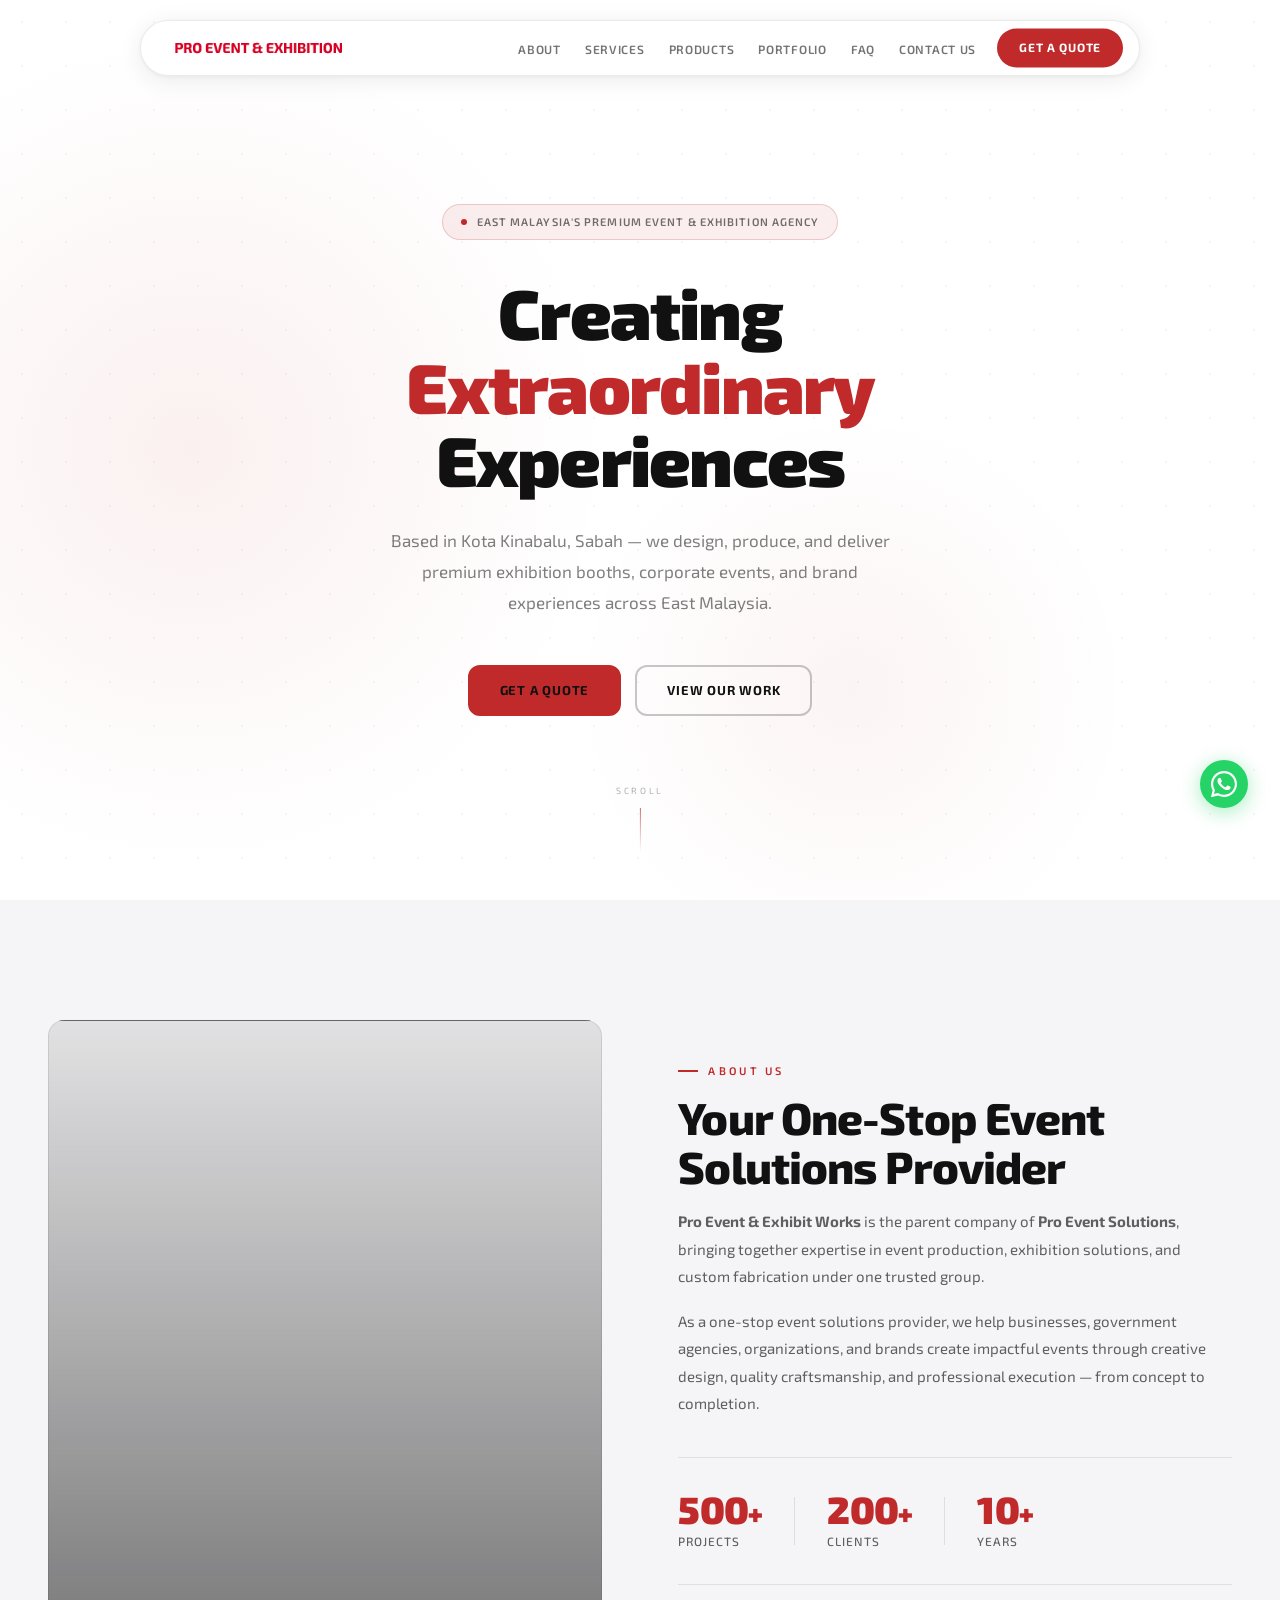
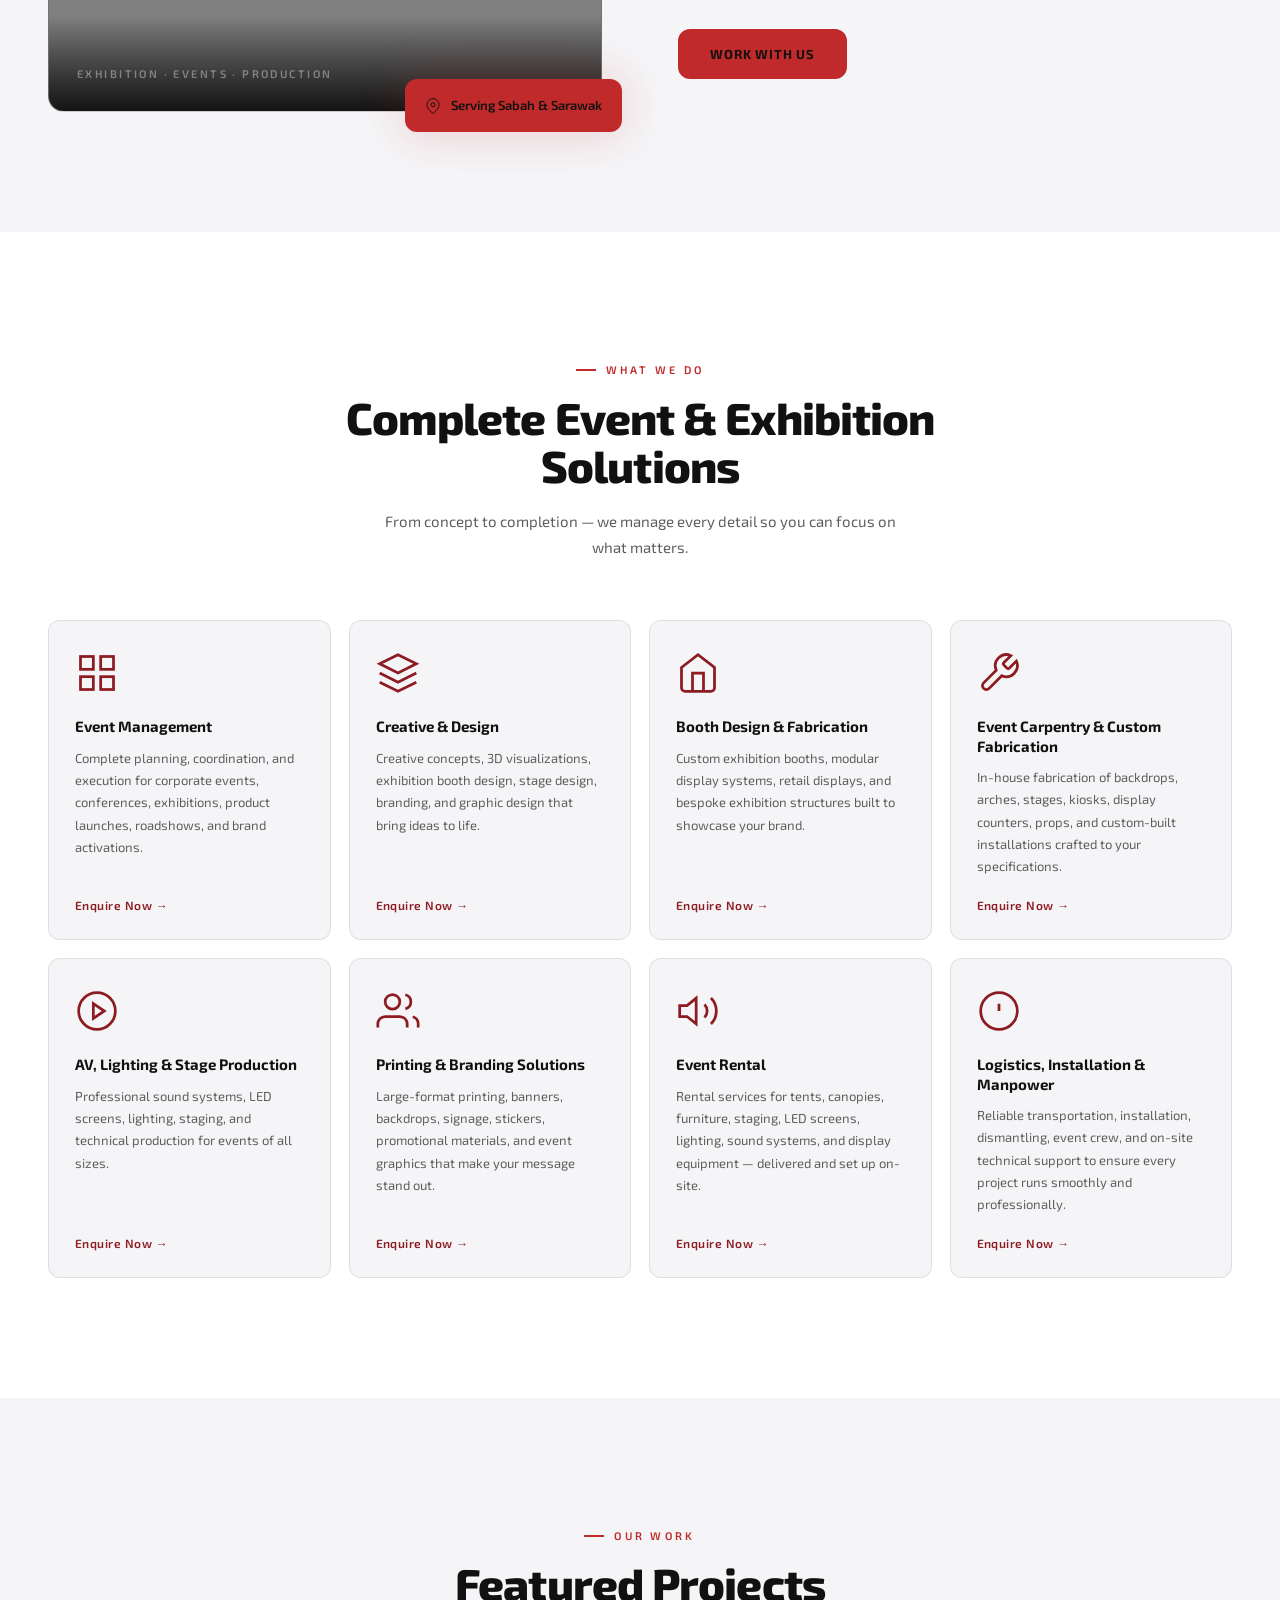
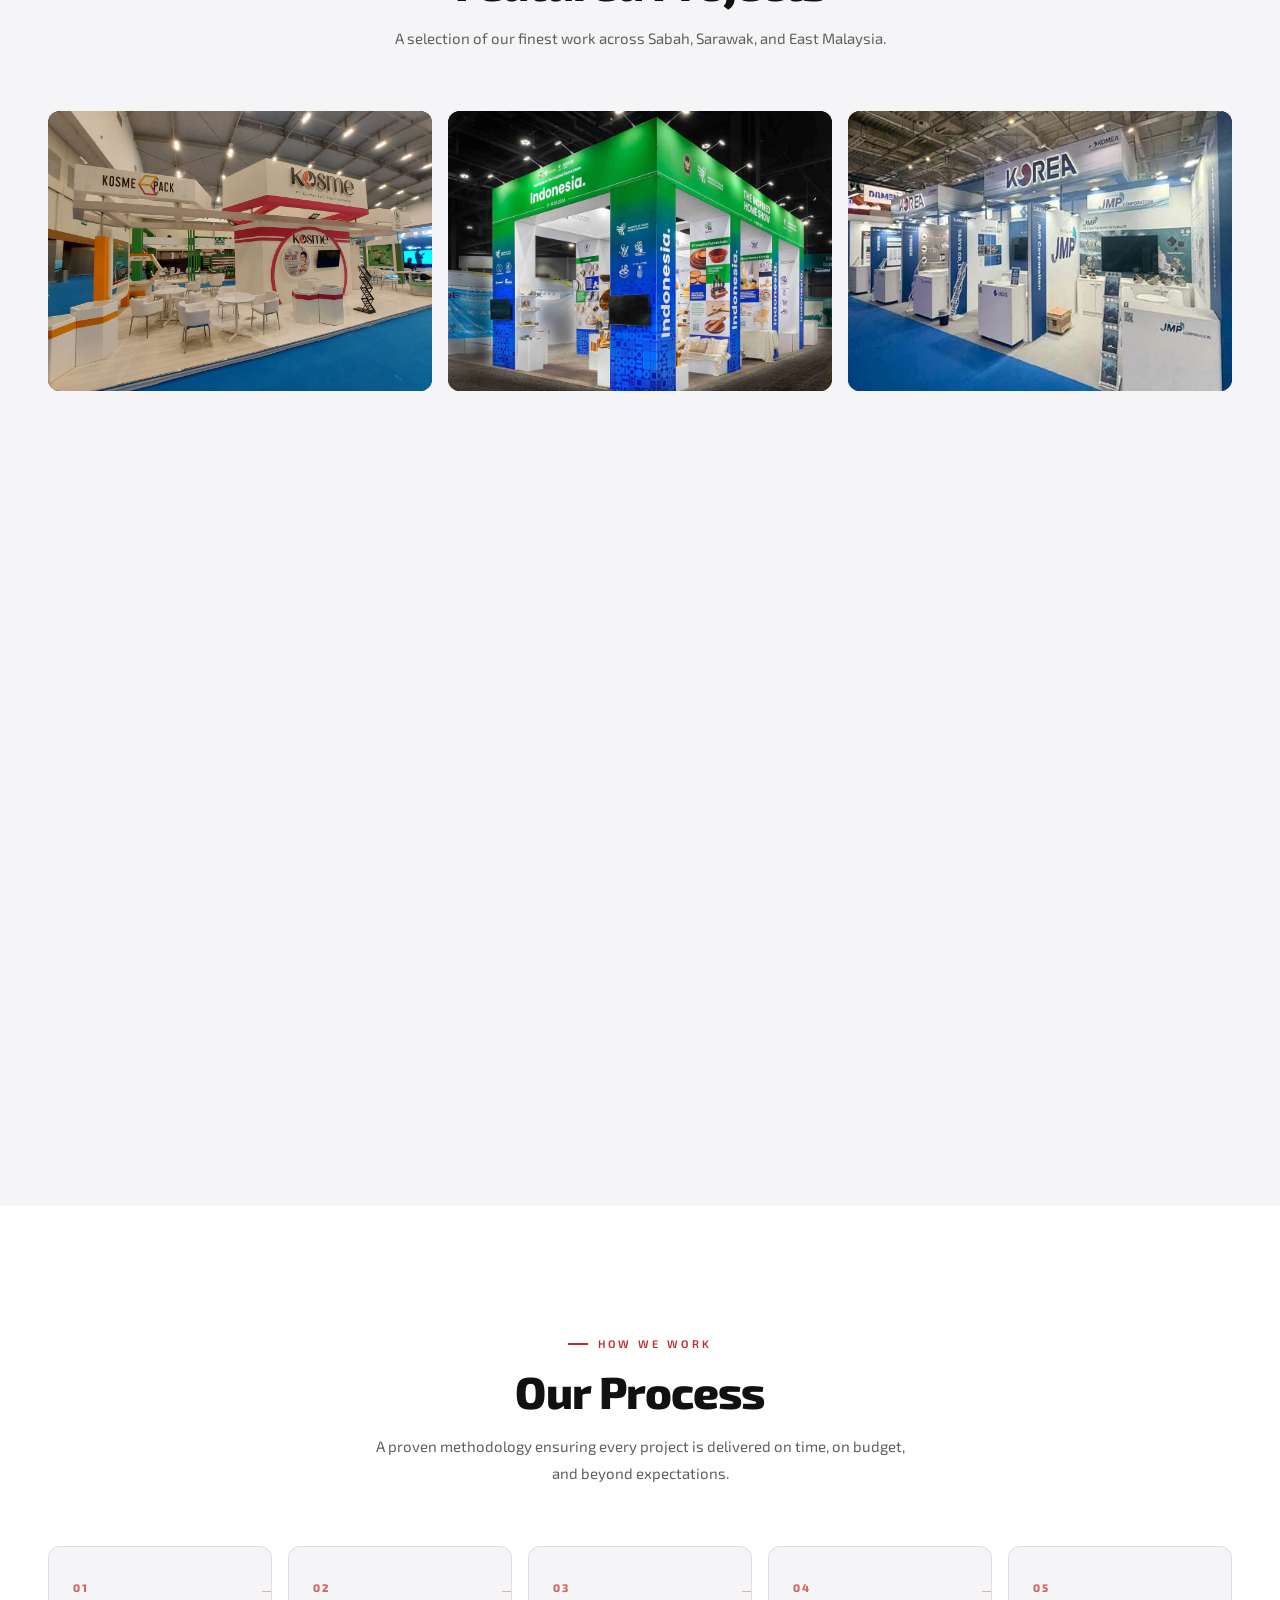
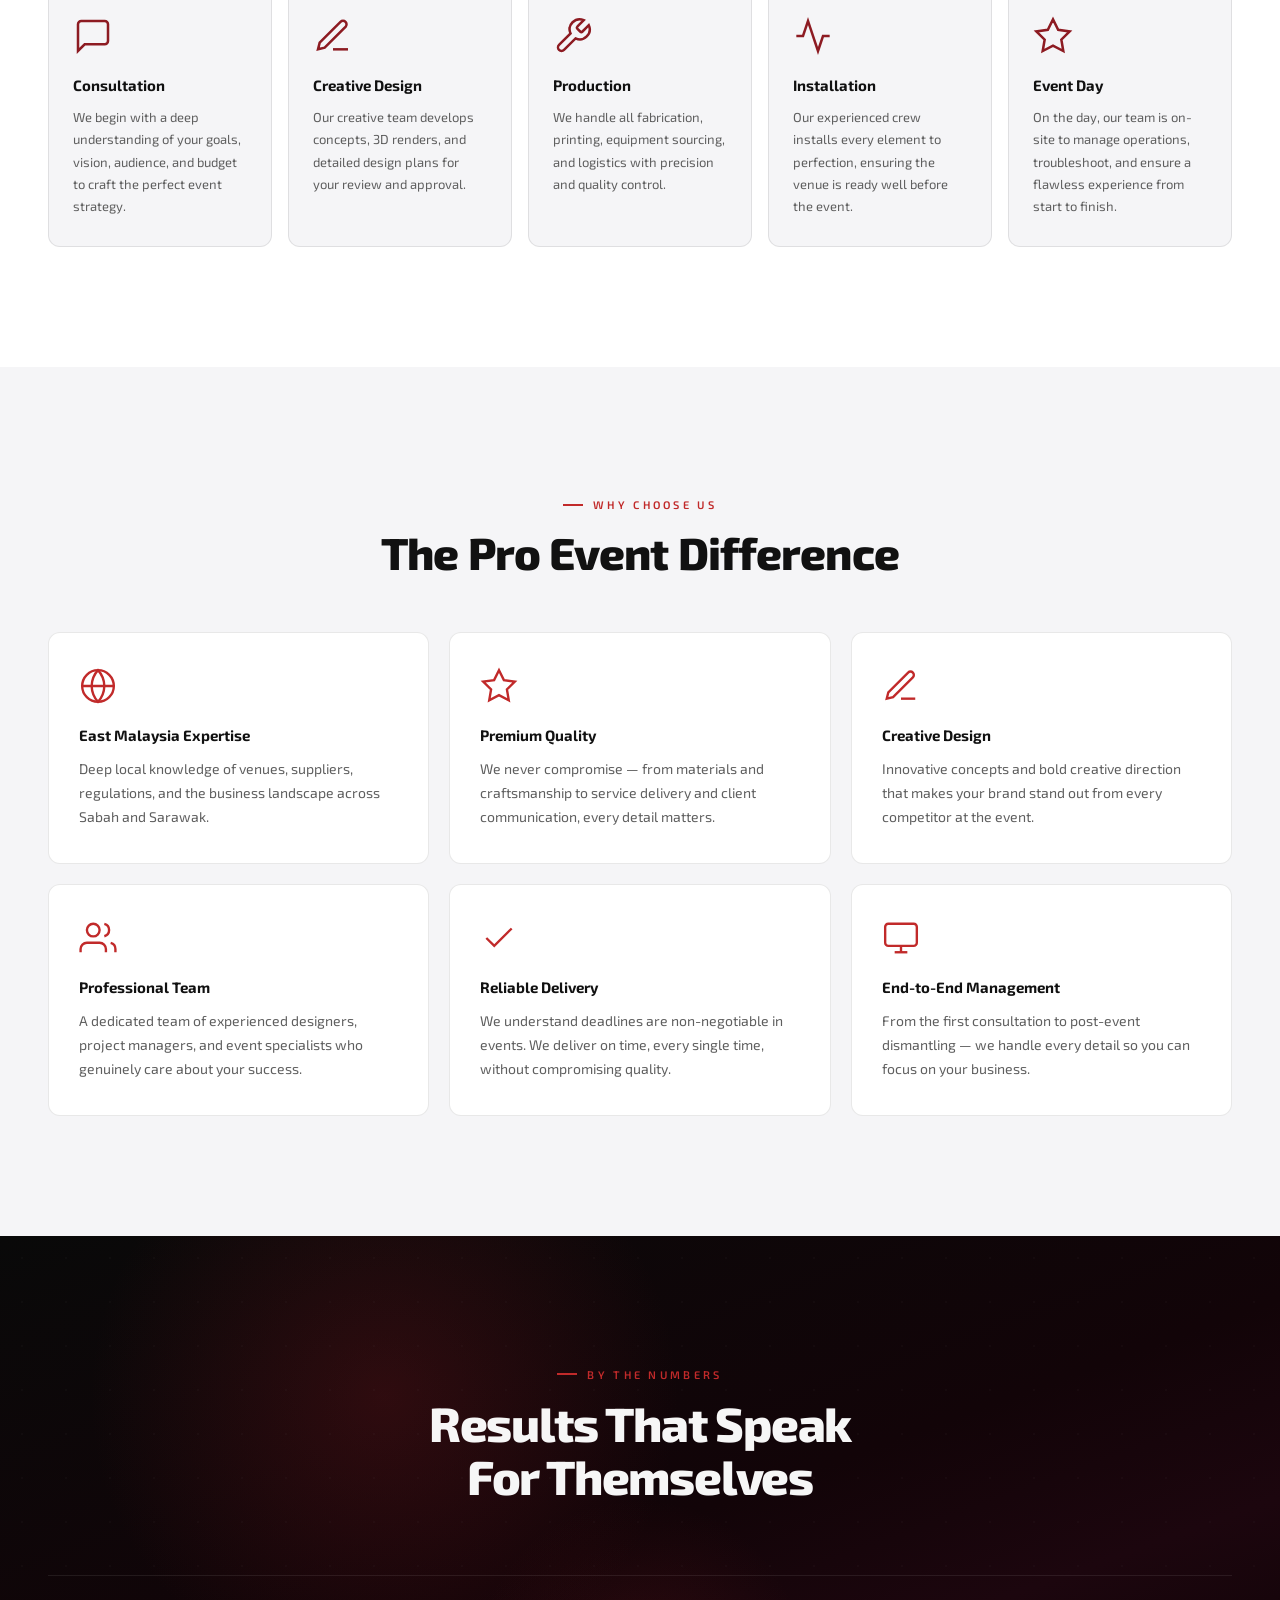
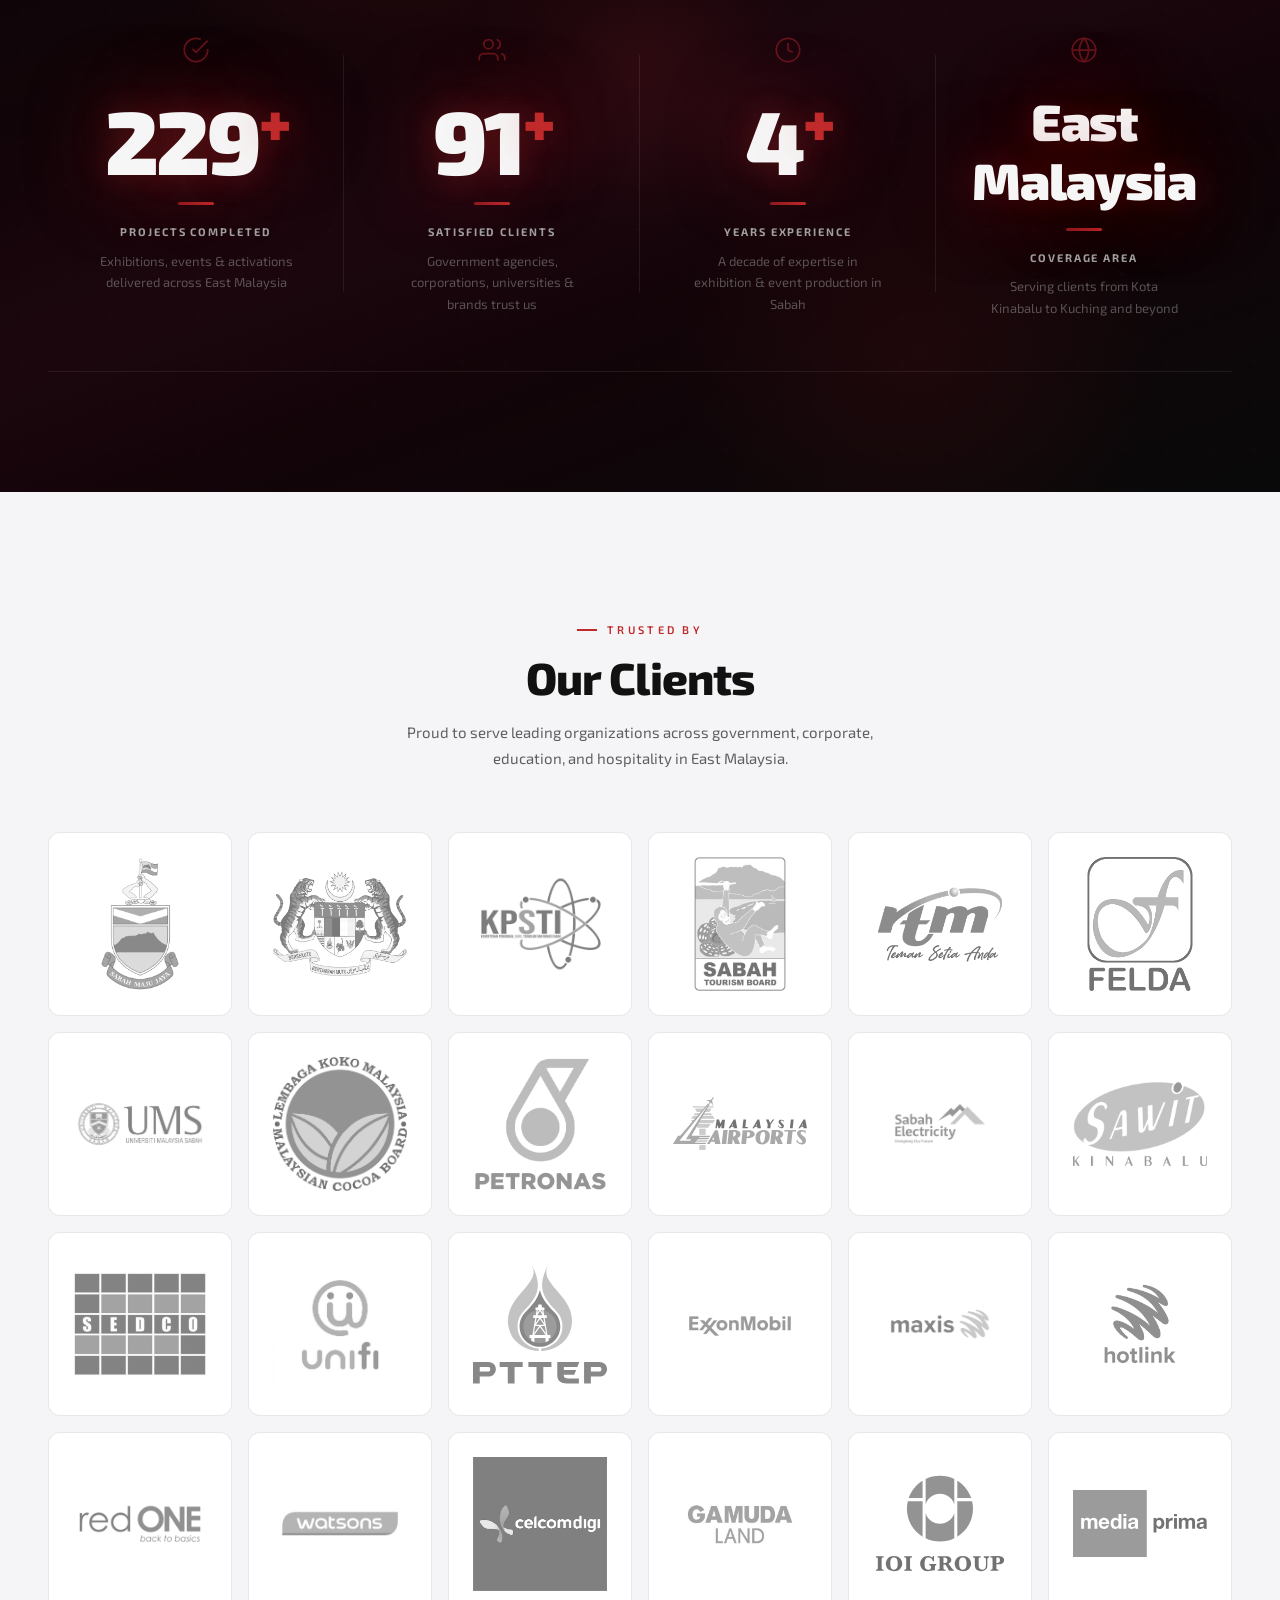
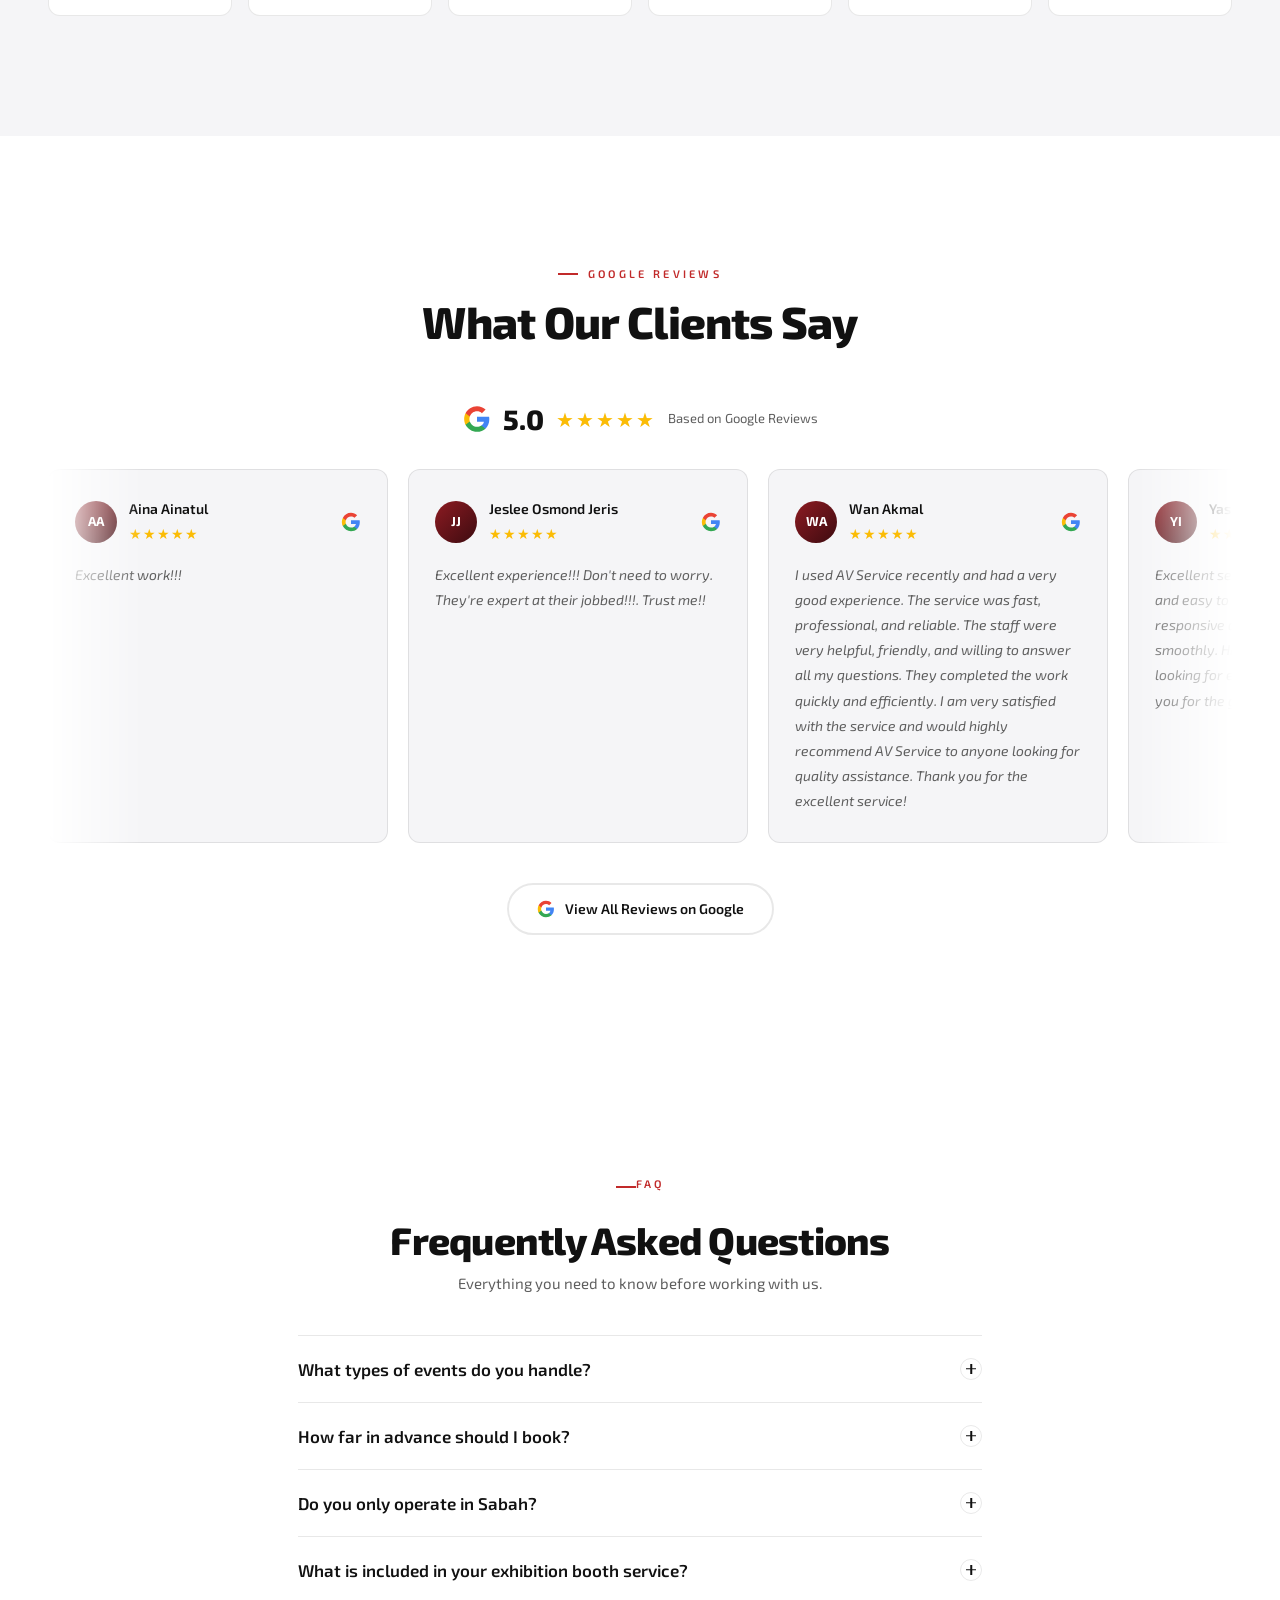
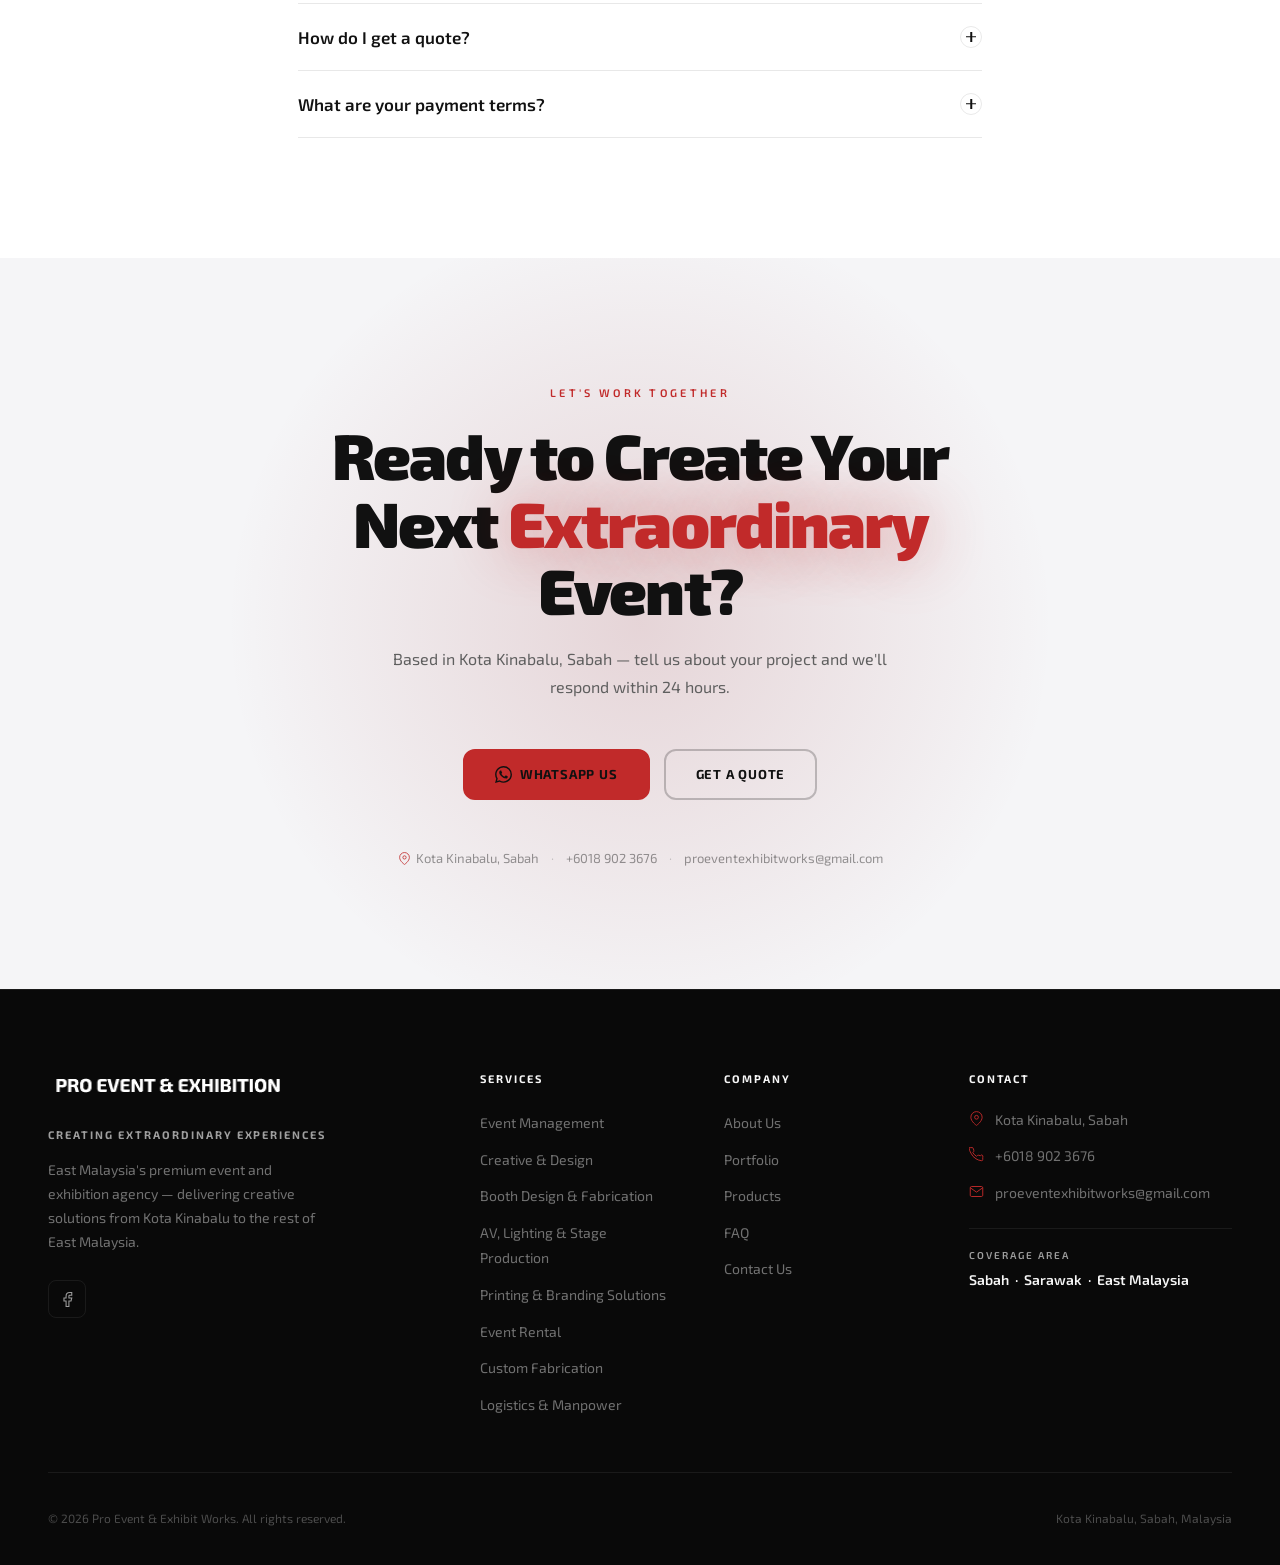
==== index.html @ eab0d54d "feat: rename company to Pro Event & Exhibit Works across all pages Updated all display name occurren" ====
<!DOCTYPE html>
<html lang="en">
<head>
    <meta charset="UTF-8">
    <meta name="viewport" content="width=device-width, initial-scale=1.0">
    <meta name="description" content="Pro Event & Exhibit Works — Premium event and exhibition agency in Kota Kinabalu, Sabah. Exhibition booth design, corporate events, trade shows, conferences, and more across East Malaysia.">
    <meta name="keywords" content="Event Agency Kota Kinabalu, Exhibition Agency Sabah, Exhibition Booth Design Sabah, Corporate Event Sabah, Trade Show Sabah, Event Management Kota Kinabalu, Event Planner Sabah, Exhibition Contractor Malaysia, Booth Fabrication Sabah, Event Production Sabah">
    <meta name="author" content="Pro Event & Exhibit Works">
    <meta name="robots" content="index, follow">
    <link rel="canonical" href="https://proeventexhibition.my/">

    <!-- Open Graph -->
    <meta property="og:type" content="website">
    <meta property="og:site_name" content="Pro Event & Exhibit Works">
    <meta property="og:url" content="https://proeventexhibition.my/">
    <meta property="og:title" content="Pro Event & Exhibit Works | Creating Extraordinary Experiences">
    <meta property="og:description" content="East Malaysia's premium event and exhibition agency. Exhibition booth design, corporate events, trade shows, and more.">
    <meta property="og:image" content="https://proeventexhibition.my/logo/LOGO COMPANY.png">

    <!-- Twitter Card -->
    <meta name="twitter:card" content="summary_large_image">
    <meta name="twitter:title" content="Pro Event & Exhibit Works | Creating Extraordinary Experiences">
    <meta name="twitter:description" content="East Malaysia's premium event and exhibition agency. Exhibition booth design, corporate events, trade shows, and more.">
    <meta name="twitter:image" content="https://proeventexhibition.my/logo/LOGO COMPANY.png">

    <title>Pro Event & Exhibit Works | Creating Extraordinary Experiences</title>

    <!-- Favicon -->
    <link rel="icon" type="image/png" href="logo/FAVICON.png">

    <!-- Google Fonts -->
    <link rel="preconnect" href="https://fonts.googleapis.com">
    <link rel="preconnect" href="https://fonts.gstatic.com" crossorigin>
    <link href="https://fonts.googleapis.com/css2?family=Exo+2:ital,wght@0,100..900;1,100..900&display=swap" rel="stylesheet">

    <link rel="stylesheet" href="css/style.css">
    <!-- JSON-LD: LocalBusiness -->
    <script type="application/ld+json">
    {
      "@context": "https://schema.org",
      "@type": "LocalBusiness",
      "name": "Pro Event & Exhibit Works",
      "description": "East Malaysia's premium event and exhibition agency based in Kota Kinabalu, Sabah. Specialising in exhibition booth design, corporate events, trade shows, conferences, and brand activations.",
      "url": "https://proeventexhibition.my",
      "telephone": "+60189023676",
      "email": "proeventexhibitworks@gmail.com",
      "address": {
        "@type": "PostalAddress",
        "addressLocality": "Kota Kinabalu",
        "addressRegion": "Sabah",
        "addressCountry": "MY"
      },
      "geo": {
        "@type": "GeoCoordinates",
        "latitude": 5.9804,
        "longitude": 116.0735
      },
      "areaServed": ["Sabah", "Sarawak", "East Malaysia"],
      "serviceType": ["Event Management", "Creative & Design", "Booth Design & Fabrication", "Event Carpentry & Custom Fabrication", "AV, Lighting & Stage Production", "Printing & Branding Solutions", "Event Rental", "Logistics, Installation & Manpower"],
      "sameAs": [
        "https://share.google/ZHMvuiocebom73YUZ"
      ],
      "aggregateRating": {
        "@type": "AggregateRating",
        "ratingValue": "5",
        "reviewCount": "5",
        "bestRating": "5"
      }
    }
    </script>
</head>
<body>

    <!-- ===== NAVIGATION ===== -->
    <nav class="nav" id="nav">
        <div class="nav__container">
            <a href="index.html" class="nav__logo">
                <img src="logo/LOGO COMPANY.png" alt="Pro Event &amp; Exhibit Works" class="nav__logo-img">
            </a>
            <ul class="nav__links">
                <li><a href="about.html" class="nav__link">About</a></li>
                <li><a href="services.html" class="nav__link">Services</a></li>
                <li><a href="products.html" class="nav__link">Products</a></li>
                <li><a href="portfolio.html" class="nav__link">Portfolio</a></li>
                <li><a href="faq.html" class="nav__link">FAQ</a></li>
                <li><a href="contact.html" class="nav__link">Contact Us</a></li>
                <li><a href="contact.html" class="nav__link nav__link--cta">Get a Quote</a></li>
            </ul>
            <button class="nav__hamburger" id="hamburger" aria-label="Toggle menu">
                <span></span>
                <span></span>
                <span></span>
            </button>
        </div>
    </nav>

    <!-- Mobile Menu -->
    <div class="nav__mobile" id="mobileMenu">
        <button class="nav__mobile-close" id="mobileClose" aria-label="Close menu">&#x2715;</button>
        <ul>
            <li><a href="about.html" class="nav__mobile-link">About</a></li>
            <li><a href="services.html" class="nav__mobile-link">Services</a></li>
            <li><a href="products.html" class="nav__mobile-link">Products</a></li>
            <li><a href="portfolio.html" class="nav__mobile-link">Portfolio</a></li>
            <li><a href="faq.html" class="nav__mobile-link">FAQ</a></li>
            <li><a href="contact.html" class="nav__mobile-link">Contact Us</a></li>
            <li><a href="contact.html" class="nav__mobile-link nav__mobile-link--cta">Get a Quote</a></li>
        </ul>
    </div>

    <!-- ===== HERO ===== -->
    <section class="hero" id="home">
        <div class="hero__bg">
            <div class="hero__glow hero__glow--1"></div>
            <div class="hero__glow hero__glow--2"></div>
            <div class="hero__grid"></div>
        </div>

        <div class="hero__container">
            <div class="hero__content">
                <div class="hero__badge fade-up">
                    <span class="hero__badge-dot"></span>
                    East Malaysia's Premium Event &amp; Exhibition Agency
                </div>
                <h1 class="hero__title fade-up">
                    Creating
                    <span class="hero__title-em">Extraordinary</span>
                    Experiences
                </h1>
                <p class="hero__subtitle fade-up">
                    Based in Kota Kinabalu, Sabah — we design, produce, and deliver premium exhibition booths, corporate events, and brand experiences across East Malaysia.
                </p>
                <div class="hero__ctas fade-up">
                    <a href="contact.html" class="btn btn--primary">Get a Quote</a>
                    <a href="#portfolio" class="btn btn--secondary">View Our Work</a>
                </div>
            </div>
        </div>

        <div class="hero__scroll">
            <span class="hero__scroll-text">Scroll</span>
            <div class="hero__scroll-line"></div>
        </div>
    </section>

    <!-- ===== ABOUT ===== -->
    <section class="about" id="about">
        <div class="about__container">
            <div class="about__image-col fade-up">
                <div class="about__image">
                    <!-- Swap Unsplash URL for your own event photo when ready -->
                    
                </div>
                <div class="about__image-tag">
                    <svg viewBox="0 0 24 24" fill="none" stroke="currentColor" stroke-width="1.5"><path d="M21 10c0 7-9 13-9 13s-9-6-9-13a9 9 0 0118 0z"/><circle cx="12" cy="10" r="3"/></svg>
                    <span>Serving Sabah &amp; Sarawak</span>
                </div>
            </div>
            <div class="about__content fade-up">
                <span class="section-eyebrow">About Us</span>
                <h2 class="section-title">Your One-Stop Event<br>Solutions Provider</h2>
                <p class="about__text"><strong>Pro Event &amp; Exhibit Works</strong> is the parent company of <strong>Pro Event Solutions</strong>, bringing together expertise in event production, exhibition solutions, and custom fabrication under one trusted group.</p>
                <p class="about__text">As a one-stop event solutions provider, we help businesses, government agencies, organizations, and brands create impactful events through creative design, quality craftsmanship, and professional execution — from concept to completion.</p>
                <div class="about__stats">
                    <div class="about__stat">
                        <span class="about__stat-num">500<span class="about__stat-plus">+</span></span>
                        <span class="about__stat-label">Projects</span>
                    </div>
                    <div class="about__stat-divider"></div>
                    <div class="about__stat">
                        <span class="about__stat-num">200<span class="about__stat-plus">+</span></span>
                        <span class="about__stat-label">Clients</span>
                    </div>
                    <div class="about__stat-divider"></div>
                    <div class="about__stat">
                        <span class="about__stat-num">10<span class="about__stat-plus">+</span></span>
                        <span class="about__stat-label">Years</span>
                    </div>
                </div>
                <a href="contact.html" class="btn btn--primary" style="margin-top:8px;">Work With Us</a>
            </div>
        </div>
    </section>

    <!-- ===== SERVICES ===== -->
    <section class="services" id="services">
        <div class="services__container">
            <div class="section-header fade-up">
                <span class="section-eyebrow">What We Do</span>
                <h2 class="section-title">Complete Event &amp; Exhibition<br>Solutions</h2>
                <p class="section-subtitle">From concept to completion — we manage every detail so you can focus on what matters.</p>
            </div>
            <div class="services__grid">
                <div class="service-card fade-up">
                    <div class="service-card__icon">
                        <svg viewBox="0 0 24 24" fill="none" stroke="currentColor" stroke-width="1.5"><rect x="3" y="3" width="7" height="7"/><rect x="14" y="3" width="7" height="7"/><rect x="3" y="14" width="7" height="7"/><rect x="14" y="14" width="7" height="7"/></svg>
                    </div>
                    <h3 class="service-card__title">Event Management</h3>
                    <p class="service-card__desc">Complete planning, coordination, and execution for corporate events, conferences, exhibitions, product launches, roadshows, and brand activations.</p>
                    <a href="contact.html" class="service-card__link">Enquire Now &rarr;</a>
                </div>
                <div class="service-card fade-up">
                    <div class="service-card__icon">
                        <svg viewBox="0 0 24 24" fill="none" stroke="currentColor" stroke-width="1.5"><path d="M12 2L2 7l10 5 10-5-10-5z"/><path d="M2 17l10 5 10-5"/><path d="M2 12l10 5 10-5"/></svg>
                    </div>
                    <h3 class="service-card__title">Creative &amp; Design</h3>
                    <p class="service-card__desc">Creative concepts, 3D visualizations, exhibition booth design, stage design, branding, and graphic design that bring ideas to life.</p>
                    <a href="contact.html" class="service-card__link">Enquire Now &rarr;</a>
                </div>
                <div class="service-card fade-up">
                    <div class="service-card__icon">
                        <svg viewBox="0 0 24 24" fill="none" stroke="currentColor" stroke-width="1.5"><path d="M3 9l9-7 9 7v11a2 2 0 01-2 2H5a2 2 0 01-2-2z"/><polyline points="9 22 9 12 15 12 15 22"/></svg>
                    </div>
                    <h3 class="service-card__title">Booth Design &amp; Fabrication</h3>
                    <p class="service-card__desc">Custom exhibition booths, modular display systems, retail displays, and bespoke exhibition structures built to showcase your brand.</p>
                    <a href="contact.html" class="service-card__link">Enquire Now &rarr;</a>
                </div>
                <div class="service-card fade-up">
                    <div class="service-card__icon">
                        <svg viewBox="0 0 24 24" fill="none" stroke="currentColor" stroke-width="1.5"><path d="M14.7 6.3a1 1 0 000 1.4l1.6 1.6a1 1 0 001.4 0l3.77-3.77a6 6 0 01-7.94 7.94l-6.91 6.91a2.12 2.12 0 01-3-3l6.91-6.91a6 6 0 017.94-7.94l-3.76 3.76z"/></svg>
                    </div>
                    <h3 class="service-card__title">Event Carpentry &amp; Custom Fabrication</h3>
                    <p class="service-card__desc">In-house fabrication of backdrops, arches, stages, kiosks, display counters, props, and custom-built installations crafted to your specifications.</p>
                    <a href="contact.html" class="service-card__link">Enquire Now &rarr;</a>
                </div>
                <div class="service-card fade-up">
                    <div class="service-card__icon">
                        <svg viewBox="0 0 24 24" fill="none" stroke="currentColor" stroke-width="1.5"><circle cx="12" cy="12" r="10"/><polygon points="10 8 16 12 10 16 10 8"/></svg>
                    </div>
                    <h3 class="service-card__title">AV, Lighting &amp; Stage Production</h3>
                    <p class="service-card__desc">Professional sound systems, LED screens, lighting, staging, and technical production for events of all sizes.</p>
                    <a href="contact.html" class="service-card__link">Enquire Now &rarr;</a>
                </div>
                <div class="service-card fade-up">
                    <div class="service-card__icon">
                        <svg viewBox="0 0 24 24" fill="none" stroke="currentColor" stroke-width="1.5"><path d="M17 21v-2a4 4 0 00-4-4H5a4 4 0 00-4 4v2"/><circle cx="9" cy="7" r="4"/><path d="M23 21v-2a4 4 0 00-3-3.87M16 3.13a4 4 0 010 7.75"/></svg>
                    </div>
                    <h3 class="service-card__title">Printing &amp; Branding Solutions</h3>
                    <p class="service-card__desc">Large-format printing, banners, backdrops, signage, stickers, promotional materials, and event graphics that make your message stand out.</p>
                    <a href="contact.html" class="service-card__link">Enquire Now &rarr;</a>
                </div>
                <div class="service-card fade-up">
                    <div class="service-card__icon">
                        <svg viewBox="0 0 24 24" fill="none" stroke="currentColor" stroke-width="1.5"><polygon points="11 5 6 9 2 9 2 15 6 15 11 19 11 5"/><path d="M15.54 8.46a5 5 0 010 7.07"/><path d="M19.07 4.93a10 10 0 010 14.14"/></svg>
                    </div>
                    <h3 class="service-card__title">Event Rental</h3>
                    <p class="service-card__desc">Rental services for tents, canopies, furniture, staging, LED screens, lighting, sound systems, and display equipment — delivered and set up on-site.</p>
                    <a href="contact.html" class="service-card__link">Enquire Now &rarr;</a>
                </div>
                <div class="service-card fade-up">
                    <div class="service-card__icon">
                        <svg viewBox="0 0 24 24" fill="none" stroke="currentColor" stroke-width="1.5"><circle cx="12" cy="12" r="10"/><line x1="12" y1="8" x2="12" y2="12"/><line x1="12" y1="16" x2="12.01" y2="16"/></svg>
                    </div>
                    <h3 class="service-card__title">Logistics, Installation &amp; Manpower</h3>
                    <p class="service-card__desc">Reliable transportation, installation, dismantling, event crew, and on-site technical support to ensure every project runs smoothly and professionally.</p>
                    <a href="contact.html" class="service-card__link">Enquire Now &rarr;</a>
                </div>
            </div>
        </div>
    </section>

    <!-- ===== PORTFOLIO ===== -->
    <section class="portfolio" id="portfolio">
        <div class="portfolio__container">
            <div class="section-header fade-up">
                <span class="section-eyebrow">Our Work</span>
                <h2 class="section-title">Featured Projects</h2>
                <p class="section-subtitle">A selection of our finest work across Sabah, Sarawak, and East Malaysia.</p>
            </div>

            <div class="portfolio__grid">
                <div class="portfolio-item fade-up" data-category="booth">
                    <div class="portfolio-item__image portfolio-img--1"></div>
                </div>
                <div class="portfolio-item fade-up" data-category="pavilion">
                    <div class="portfolio-item__image portfolio-img--2"></div>
                </div>
                <div class="portfolio-item fade-up" data-category="pavilion">
                    <div class="portfolio-item__image portfolio-img--3"></div>
                </div>
                <div class="portfolio-item portfolio-item--wide fade-up" data-category="tradeshow">
                    <div class="portfolio-item__image portfolio-img--4"></div>
                </div>
                <div class="portfolio-item fade-up" data-category="booth">
                    <div class="portfolio-item__image portfolio-img--5"></div>
                </div>
                <div class="portfolio-item fade-up" data-category="booth">
                    <div class="portfolio-item__image portfolio-img--6"></div>
                </div>
                <div class="portfolio-item portfolio-item--wide fade-up" data-category="pavilion">
                    <div class="portfolio-item__image portfolio-img--7"></div>
                </div>
            </div>

            <div class="portfolio__more fade-up">
                <a href="contact.html" class="btn btn--secondary">See More</a>
            </div>
        </div>
    </section>

    <!-- ===== PROCESS ===== -->
    <section class="process" id="process">
        <div class="process__container">
            <div class="section-header fade-up">
                <span class="section-eyebrow">How We Work</span>
                <h2 class="section-title">Our Process</h2>
                <p class="section-subtitle">A proven methodology ensuring every project is delivered on time, on budget, and beyond expectations.</p>
            </div>
            <div class="process__grid">
                <div class="process-card fade-up">
                    <div class="process-card__num">01</div>
                    <div class="process-card__icon">
                        <svg viewBox="0 0 24 24" fill="none" stroke="currentColor" stroke-width="1.5"><path d="M21 15a2 2 0 01-2 2H7l-4 4V5a2 2 0 012-2h14a2 2 0 012 2z"/></svg>
                    </div>
                    <h3 class="process-card__title">Consultation</h3>
                    <p class="process-card__desc">We begin with a deep understanding of your goals, vision, audience, and budget to craft the perfect event strategy.</p>
                </div>
                <div class="process-card fade-up">
                    <div class="process-card__num">02</div>
                    <div class="process-card__icon">
                        <svg viewBox="0 0 24 24" fill="none" stroke="currentColor" stroke-width="1.5"><path d="M12 20h9"/><path d="M16.5 3.5a2.121 2.121 0 013 3L7 19l-4 1 1-4L16.5 3.5z"/></svg>
                    </div>
                    <h3 class="process-card__title">Creative Design</h3>
                    <p class="process-card__desc">Our creative team develops concepts, 3D renders, and detailed design plans for your review and approval.</p>
                </div>
                <div class="process-card fade-up">
                    <div class="process-card__num">03</div>
                    <div class="process-card__icon">
                        <svg viewBox="0 0 24 24" fill="none" stroke="currentColor" stroke-width="1.5"><path d="M14.7 6.3a1 1 0 000 1.4l1.6 1.6a1 1 0 001.4 0l3.77-3.77a6 6 0 01-7.94 7.94l-6.91 6.91a2.12 2.12 0 01-3-3l6.91-6.91a6 6 0 017.94-7.94l-3.76 3.76z"/></svg>
                    </div>
                    <h3 class="process-card__title">Production</h3>
                    <p class="process-card__desc">We handle all fabrication, printing, equipment sourcing, and logistics with precision and quality control.</p>
                </div>
                <div class="process-card fade-up">
                    <div class="process-card__num">04</div>
                    <div class="process-card__icon">
                        <svg viewBox="0 0 24 24" fill="none" stroke="currentColor" stroke-width="1.5"><polyline points="22 12 18 12 15 21 9 3 6 12 2 12"/></svg>
                    </div>
                    <h3 class="process-card__title">Installation</h3>
                    <p class="process-card__desc">Our experienced crew installs every element to perfection, ensuring the venue is ready well before the event.</p>
                </div>
                <div class="process-card fade-up">
                    <div class="process-card__num">05</div>
                    <div class="process-card__icon">
                        <svg viewBox="0 0 24 24" fill="none" stroke="currentColor" stroke-width="1.5"><polygon points="12 2 15.09 8.26 22 9.27 17 14.14 18.18 21.02 12 17.77 5.82 21.02 7 14.14 2 9.27 8.91 8.26 12 2"/></svg>
                    </div>
                    <h3 class="process-card__title">Event Day</h3>
                    <p class="process-card__desc">On the day, our team is on-site to manage operations, troubleshoot, and ensure a flawless experience from start to finish.</p>
                </div>
            </div>
        </div>
    </section>

    <!-- ===== WHY CHOOSE US ===== -->
    <section class="why-us" id="why-us">
        <div class="why-us__container">
            <div class="why-us__header fade-up">
                <span class="section-eyebrow">Why Choose Us</span>
                <h2 class="section-title">The Pro Event Difference</h2>
            </div>
            <div class="why-us__grid">
                <div class="why-card fade-up">
                    <div class="why-card__icon">
                        <svg viewBox="0 0 24 24" fill="none" stroke="currentColor" stroke-width="1.5"><circle cx="12" cy="12" r="10"/><path d="M2 12h20M12 2a15.3 15.3 0 014 10 15.3 15.3 0 01-4 10 15.3 15.3 0 01-4-10 15.3 15.3 0 014-10z"/></svg>
                    </div>
                    <h3 class="why-card__title">East Malaysia Expertise</h3>
                    <p class="why-card__desc">Deep local knowledge of venues, suppliers, regulations, and the business landscape across Sabah and Sarawak.</p>
                </div>
                <div class="why-card fade-up">
                    <div class="why-card__icon">
                        <svg viewBox="0 0 24 24" fill="none" stroke="currentColor" stroke-width="1.5"><polygon points="12 2 15.09 8.26 22 9.27 17 14.14 18.18 21.02 12 17.77 5.82 21.02 7 14.14 2 9.27 8.91 8.26 12 2"/></svg>
                    </div>
                    <h3 class="why-card__title">Premium Quality</h3>
                    <p class="why-card__desc">We never compromise — from materials and craftsmanship to service delivery and client communication, every detail matters.</p>
                </div>
                <div class="why-card fade-up">
                    <div class="why-card__icon">
                        <svg viewBox="0 0 24 24" fill="none" stroke="currentColor" stroke-width="1.5"><path d="M12 20h9"/><path d="M16.5 3.5a2.121 2.121 0 013 3L7 19l-4 1 1-4L16.5 3.5z"/></svg>
                    </div>
                    <h3 class="why-card__title">Creative Design</h3>
                    <p class="why-card__desc">Innovative concepts and bold creative direction that makes your brand stand out from every competitor at the event.</p>
                </div>
                <div class="why-card fade-up">
                    <div class="why-card__icon">
                        <svg viewBox="0 0 24 24" fill="none" stroke="currentColor" stroke-width="1.5"><path d="M17 21v-2a4 4 0 00-4-4H5a4 4 0 00-4 4v2"/><circle cx="9" cy="7" r="4"/><path d="M23 21v-2a4 4 0 00-3-3.87M16 3.13a4 4 0 010 7.75"/></svg>
                    </div>
                    <h3 class="why-card__title">Professional Team</h3>
                    <p class="why-card__desc">A dedicated team of experienced designers, project managers, and event specialists who genuinely care about your success.</p>
                </div>
                <div class="why-card fade-up">
                    <div class="why-card__icon">
                        <svg viewBox="0 0 24 24" fill="none" stroke="currentColor" stroke-width="1.5"><polyline points="20 6 9 17 4 12"/></svg>
                    </div>
                    <h3 class="why-card__title">Reliable Delivery</h3>
                    <p class="why-card__desc">We understand deadlines are non-negotiable in events. We deliver on time, every single time, without compromising quality.</p>
                </div>
                <div class="why-card fade-up">
                    <div class="why-card__icon">
                        <svg viewBox="0 0 24 24" fill="none" stroke="currentColor" stroke-width="1.5"><rect x="2" y="3" width="20" height="14" rx="2"/><line x1="8" y1="21" x2="16" y2="21"/><line x1="12" y1="17" x2="12" y2="21"/></svg>
                    </div>
                    <h3 class="why-card__title">End-to-End Management</h3>
                    <p class="why-card__desc">From the first consultation to post-event dismantling — we handle every detail so you can focus on your business.</p>
                </div>
            </div>
        </div>
    </section>

    <!-- ===== STATISTICS ===== -->
    <section class="stats" id="stats">
        <div class="stats__bg">
            <div class="stats__glow stats__glow--1"></div>
            <div class="stats__glow stats__glow--2"></div>
            <div class="stats__glow stats__glow--3"></div>
            <div class="stats__dots"></div>
        </div>
        <div class="stats__container">
            <div class="stats__header fade-up">
                <span class="section-eyebrow">By The Numbers</span>
                <h2 class="stats__heading">Results That Speak<br>For Themselves</h2>
            </div>
            <div class="stats__row">
                <div class="stat-item fade-up">
                    <div class="stat-item__icon">
                        <svg viewBox="0 0 24 24" fill="none" stroke="currentColor" stroke-width="1.5"><path d="M22 11.08V12a10 10 0 11-5.93-9.14"/><polyline points="22 4 12 14.01 9 11.01"/></svg>
                    </div>
                    <div class="stat-item__num"><span class="counter" data-target="500">0</span><span class="stat-item__suffix">+</span></div>
                    <span class="stat-item__accent"></span>
                    <div class="stat-item__label">Projects Completed</div>
                    <p class="stat-item__desc">Exhibitions, events &amp; activations delivered across East Malaysia</p>
                </div>
                <div class="stat-item fade-up">
                    <div class="stat-item__icon">
                        <svg viewBox="0 0 24 24" fill="none" stroke="currentColor" stroke-width="1.5"><path d="M17 21v-2a4 4 0 00-4-4H5a4 4 0 00-4 4v2"/><circle cx="9" cy="7" r="4"/><path d="M23 21v-2a4 4 0 00-3-3.87M16 3.13a4 4 0 010 7.75"/></svg>
                    </div>
                    <div class="stat-item__num"><span class="counter" data-target="200">0</span><span class="stat-item__suffix">+</span></div>
                    <span class="stat-item__accent"></span>
                    <div class="stat-item__label">Satisfied Clients</div>
                    <p class="stat-item__desc">Government agencies, corporations, universities &amp; brands trust us</p>
                </div>
                <div class="stat-item fade-up">
                    <div class="stat-item__icon">
                        <svg viewBox="0 0 24 24" fill="none" stroke="currentColor" stroke-width="1.5"><circle cx="12" cy="12" r="10"/><polyline points="12 6 12 12 16 14"/></svg>
                    </div>
                    <div class="stat-item__num"><span class="counter" data-target="10">0</span><span class="stat-item__suffix">+</span></div>
                    <span class="stat-item__accent"></span>
                    <div class="stat-item__label">Years Experience</div>
                    <p class="stat-item__desc">A decade of expertise in exhibition &amp; event production in Sabah</p>
                </div>
                <div class="stat-item fade-up">
                    <div class="stat-item__icon">
                        <svg viewBox="0 0 24 24" fill="none" stroke="currentColor" stroke-width="1.5"><circle cx="12" cy="12" r="10"/><path d="M2 12h20M12 2a15.3 15.3 0 014 10 15.3 15.3 0 01-4 10 15.3 15.3 0 01-4-10 15.3 15.3 0 014-10z"/></svg>
                    </div>
                    <div class="stat-item__num stat-item__num--word">East<br>Malaysia</div>
                    <span class="stat-item__accent"></span>
                    <div class="stat-item__label">Coverage Area</div>
                    <p class="stat-item__desc">Serving clients from Kota Kinabalu to Kuching and beyond</p>
                </div>
            </div>
        </div>
    </section>

    <!-- ===== CLIENTS ===== -->
    <section class="clients" id="clients">
        <div class="clients__container">
            <div class="section-header fade-up">
                <span class="section-eyebrow">Trusted By</span>
                <h2 class="section-title">Our Clients</h2>
                <p class="section-subtitle">Proud to serve leading organizations across government, corporate, education, and hospitality in East Malaysia.</p>
            </div>
        </div>
        <div class="clients__grid-wrap">
            <div class="clients__grid">
                <!-- Government & GLCs -->
                <div class="client-logo">
                    <img src="client logo/Coat_of_arms_of_Sabah.svg.webp" alt="Sabah State Government" loading="lazy">
                </div>
                <div class="client-logo">
                    <img src="client logo/KKLW.png" alt="KKLW" loading="lazy">
                </div>
                <div class="client-logo">
                    <img src="client logo/kpsti-logo-white-line-rv2.png" alt="KPSTI" loading="lazy">
                </div>
                <div class="client-logo">
                    <img src="client logo/Sabah_Tourism_Board.png" alt="Sabah Tourism Board" loading="lazy">
                </div>
                <div class="client-logo">
                    <img src="client logo/rtm.png" alt="RTM" loading="lazy">
                </div>
                <div class="client-logo">
                    <img src="client logo/Logo_FELDA_(Black)_-_Small.png" alt="FELDA" loading="lazy">
                </div>
                <div class="client-logo">
                    <img src="client logo/ffce95e2a2a18b4dd2aaa0fe635c10df66aa2621761b0.webp" alt="Universiti Malaysia Sabah" loading="lazy">
                </div>
                <div class="client-logo">
                    <img src="client logo/Lembaga Koko Malaysia.png" alt="Lembaga Koko Malaysia" loading="lazy">
                </div>
                <div class="client-logo">
                    <img src="client logo/PETRONAS_Logo_(2013).png" alt="Petronas" loading="lazy">
                </div>
                <div class="client-logo">
                    <img src="client logo/Malaysia_Airports_Logo.svg" alt="Malaysia Airports" loading="lazy">
                </div>
                <div class="client-logo">
                    <img src="client logo/Logo-Ringkas.png" alt="Sabah Electricity" loading="lazy">
                </div>
                <div class="client-logo">
                    <img src="client logo/LOGO SAWIT KINABALU.png" alt="Sawit Kinabalu" loading="lazy">
                </div>
                <div class="client-logo">
                    <img src="client logo/cropped-header-logo-sedco.png" alt="SEDCO" loading="lazy">
                </div>
                <div class="client-logo">
                    <img src="client logo/images.jpeg" alt="Unifi" loading="lazy">
                </div>
                <div class="client-logo">
                    <img src="client logo/PTTEP_Logo.svg" alt="PTTEP" loading="lazy">
                </div>
                <!-- Corporate -->
                <div class="client-logo">
                    <img src="client logo/AMM_logo_-02-768x768.png" alt="ExxonMobil" loading="lazy">
                </div>
                <div class="client-logo">
                    <img src="client logo/maxis-logo.jpg" alt="Maxis" loading="lazy">
                </div>
                <div class="client-logo">
                    <img src="client logo/Hotlink.png" alt="Hotlink" loading="lazy">
                </div>
                <div class="client-logo">
                    <img src="client logo/red one.png" alt="redONE" loading="lazy">
                </div>
                <div class="client-logo">
                    <img src="client logo/watson.jpg" alt="Watsons" loading="lazy">
                </div>
                <div class="client-logo">
                    <img src="client logo/images.png" alt="CelcomDigi" loading="lazy">
                </div>
                <div class="client-logo">
                    <img src="client logo/gamuda land.jpg" alt="Gamuda Land" loading="lazy">
                </div>
                <div class="client-logo">
                    <img src="client logo/ioi logo.svg" alt="IOI Group" loading="lazy">
                </div>
                <div class="client-logo">
                    <img src="client logo/Media_Prima_logo.svg" alt="Media Prima" loading="lazy">
                </div>
            </div>
        </div>
    </section>

    <!-- ===== GOOGLE REVIEWS ===== -->
    <section class="testimonials" id="testimonials">
        <div class="testimonials__container">
            <div class="section-header fade-up">
                <span class="section-eyebrow">Google Reviews</span>
                <h2 class="section-title">What Our Clients Say</h2>
            </div>
            <!-- Overall rating strip -->
            <div class="g-rating-strip fade-up">
                <svg class="g-rating-strip__logo" viewBox="0 0 24 24" xmlns="http://www.w3.org/2000/svg" aria-label="Google">
                    <path d="M22.56 12.25c0-.78-.07-1.53-.2-2.25H12v4.26h5.92c-.26 1.37-1.04 2.53-2.21 3.31v2.77h3.57c2.08-1.92 3.28-4.74 3.28-8.09z" fill="#4285F4"/>
                    <path d="M12 23c2.97 0 5.46-.98 7.28-2.66l-3.57-2.77c-.98.66-2.23 1.06-3.71 1.06-2.86 0-5.29-1.93-6.16-4.53H2.18v2.84C3.99 20.53 7.7 23 12 23z" fill="#34A853"/>
                    <path d="M5.84 14.09c-.22-.66-.35-1.36-.35-2.09s.13-1.43.35-2.09V7.07H2.18C1.43 8.55 1 10.22 1 12s.43 3.45 1.18 4.93l3.66-2.84z" fill="#FBBC05"/>
                    <path d="M12 5.38c1.62 0 3.06.56 4.21 1.64l3.15-3.15C17.45 2.09 14.97 1 12 1 7.7 1 3.99 3.47 2.18 7.07l3.66 2.84c.87-2.6 3.3-4.53 6.16-4.53z" fill="#EA4335"/>
                </svg>
                <div class="g-rating-strip__score">5.0</div>
                <div class="g-rating-strip__stars">
                    <span class="g-star filled">★</span><span class="g-star filled">★</span><span class="g-star filled">★</span><span class="g-star filled">★</span><span class="g-star filled">★</span>
                </div>
                <div class="g-rating-strip__label">Based on Google Reviews</div>
            </div>
            <div class="testi-marquee">
                <div class="testi-track">
                    <div class="testi-card">
                        <div class="testi-card__top">
                            <div class="testi-card__avatar">AA</div>
                            <div class="testi-card__meta">
                                <strong>Aina Ainatul</strong>
                                <div class="testi-card__stars">★★★★★</div>
                            </div>
                            <svg class="testi-card__g" viewBox="0 0 24 24" xmlns="http://www.w3.org/2000/svg">
                            <path d="M22.56 12.25c0-.78-.07-1.53-.2-2.25H12v4.26h5.92c-.26 1.37-1.04 2.53-2.21 3.31v2.77h3.57c2.08-1.92 3.28-4.74 3.28-8.09z" fill="#4285F4"/>
                            <path d="M12 23c2.97 0 5.46-.98 7.28-2.66l-3.57-2.77c-.98.66-2.23 1.06-3.71 1.06-2.86 0-5.29-1.93-6.16-4.53H2.18v2.84C3.99 20.53 7.7 23 12 23z" fill="#34A853"/>
                            <path d="M5.84 14.09c-.22-.66-.35-1.36-.35-2.09s.13-1.43.35-2.09V7.07H2.18C1.43 8.55 1 10.22 1 12s.43 3.45 1.18 4.93l3.66-2.84z" fill="#FBBC05"/>
                            <path d="M12 5.38c1.62 0 3.06.56 4.21 1.64l3.15-3.15C17.45 2.09 14.97 1 12 1 7.7 1 3.99 3.47 2.18 7.07l3.66 2.84c.87-2.6 3.3-4.53 6.16-4.53z" fill="#EA4335"/>
                        </svg>
                        </div>
                        <p class="testi-card__text">Excellent work!!!</p>
                    </div>
                    <div class="testi-card">
                        <div class="testi-card__top">
                            <div class="testi-card__avatar">JJ</div>
                            <div class="testi-card__meta">
                                <strong>Jeslee Osmond Jeris</strong>
                                <div class="testi-card__stars">★★★★★</div>
                            </div>
                            <svg class="testi-card__g" viewBox="0 0 24 24" xmlns="http://www.w3.org/2000/svg">
                            <path d="M22.56 12.25c0-.78-.07-1.53-.2-2.25H12v4.26h5.92c-.26 1.37-1.04 2.53-2.21 3.31v2.77h3.57c2.08-1.92 3.28-4.74 3.28-8.09z" fill="#4285F4"/>
                            <path d="M12 23c2.97 0 5.46-.98 7.28-2.66l-3.57-2.77c-.98.66-2.23 1.06-3.71 1.06-2.86 0-5.29-1.93-6.16-4.53H2.18v2.84C3.99 20.53 7.7 23 12 23z" fill="#34A853"/>
                            <path d="M5.84 14.09c-.22-.66-.35-1.36-.35-2.09s.13-1.43.35-2.09V7.07H2.18C1.43 8.55 1 10.22 1 12s.43 3.45 1.18 4.93l3.66-2.84z" fill="#FBBC05"/>
                            <path d="M12 5.38c1.62 0 3.06.56 4.21 1.64l3.15-3.15C17.45 2.09 14.97 1 12 1 7.7 1 3.99 3.47 2.18 7.07l3.66 2.84c.87-2.6 3.3-4.53 6.16-4.53z" fill="#EA4335"/>
                        </svg>
                        </div>
                        <p class="testi-card__text">Excellent experience!!! Don't need to worry. They're expert at their jobbed!!!. Trust me!!</p>
                    </div>
                    <div class="testi-card">
                        <div class="testi-card__top">
                            <div class="testi-card__avatar">WA</div>
                            <div class="testi-card__meta">
                                <strong>Wan Akmal</strong>
                                <div class="testi-card__stars">★★★★★</div>
                            </div>
                            <svg class="testi-card__g" viewBox="0 0 24 24" xmlns="http://www.w3.org/2000/svg">
                            <path d="M22.56 12.25c0-.78-.07-1.53-.2-2.25H12v4.26h5.92c-.26 1.37-1.04 2.53-2.21 3.31v2.77h3.57c2.08-1.92 3.28-4.74 3.28-8.09z" fill="#4285F4"/>
                            <path d="M12 23c2.97 0 5.46-.98 7.28-2.66l-3.57-2.77c-.98.66-2.23 1.06-3.71 1.06-2.86 0-5.29-1.93-6.16-4.53H2.18v2.84C3.99 20.53 7.7 23 12 23z" fill="#34A853"/>
                            <path d="M5.84 14.09c-.22-.66-.35-1.36-.35-2.09s.13-1.43.35-2.09V7.07H2.18C1.43 8.55 1 10.22 1 12s.43 3.45 1.18 4.93l3.66-2.84z" fill="#FBBC05"/>
                            <path d="M12 5.38c1.62 0 3.06.56 4.21 1.64l3.15-3.15C17.45 2.09 14.97 1 12 1 7.7 1 3.99 3.47 2.18 7.07l3.66 2.84c.87-2.6 3.3-4.53 6.16-4.53z" fill="#EA4335"/>
                        </svg>
                        </div>
                        <p class="testi-card__text">I used AV Service recently and had a very good experience. The service was fast, professional, and reliable. The staff were very helpful, friendly, and willing to answer all my questions. They completed the work quickly and efficiently. I am very satisfied with the service and would highly recommend AV Service to anyone looking for quality assistance. Thank you for the excellent service!</p>
                    </div>
                    <div class="testi-card">
                        <div class="testi-card__top">
                            <div class="testi-card__avatar">YI</div>
                            <div class="testi-card__meta">
                                <strong>Yasindra Indra</strong>
                                <div class="testi-card__stars">★★★★★</div>
                            </div>
                            <svg class="testi-card__g" viewBox="0 0 24 24" xmlns="http://www.w3.org/2000/svg">
                            <path d="M22.56 12.25c0-.78-.07-1.53-.2-2.25H12v4.26h5.92c-.26 1.37-1.04 2.53-2.21 3.31v2.77h3.57c2.08-1.92 3.28-4.74 3.28-8.09z" fill="#4285F4"/>
                            <path d="M12 23c2.97 0 5.46-.98 7.28-2.66l-3.57-2.77c-.98.66-2.23 1.06-3.71 1.06-2.86 0-5.29-1.93-6.16-4.53H2.18v2.84C3.99 20.53 7.7 23 12 23z" fill="#34A853"/>
                            <path d="M5.84 14.09c-.22-.66-.35-1.36-.35-2.09s.13-1.43.35-2.09V7.07H2.18C1.43 8.55 1 10.22 1 12s.43 3.45 1.18 4.93l3.66-2.84z" fill="#FBBC05"/>
                            <path d="M12 5.38c1.62 0 3.06.56 4.21 1.64l3.15-3.15C17.45 2.09 14.97 1 12 1 7.7 1 3.99 3.47 2.18 7.07l3.66 2.84c.87-2.6 3.3-4.53 6.16-4.53z" fill="#EA4335"/>
                        </svg>
                        </div>
                        <p class="testi-card__text">Excellent service! Very professional, helpful, and easy to work with. The team was responsive and ensured everything ran smoothly. Highly recommended for anyone looking for event solutions in Sabah. Thank you for the great support!</p>
                    </div>
                    <div class="testi-card">
                        <div class="testi-card__top">
                            <div class="testi-card__avatar">NZ</div>
                            <div class="testi-card__meta">
                                <strong>Nabilah Zulkifli</strong>
                                <div class="testi-card__stars">★★★★★</div>
                            </div>
                            <svg class="testi-card__g" viewBox="0 0 24 24" xmlns="http://www.w3.org/2000/svg">
                            <path d="M22.56 12.25c0-.78-.07-1.53-.2-2.25H12v4.26h5.92c-.26 1.37-1.04 2.53-2.21 3.31v2.77h3.57c2.08-1.92 3.28-4.74 3.28-8.09z" fill="#4285F4"/>
                            <path d="M12 23c2.97 0 5.46-.98 7.28-2.66l-3.57-2.77c-.98.66-2.23 1.06-3.71 1.06-2.86 0-5.29-1.93-6.16-4.53H2.18v2.84C3.99 20.53 7.7 23 12 23z" fill="#34A853"/>
                            <path d="M5.84 14.09c-.22-.66-.35-1.36-.35-2.09s.13-1.43.35-2.09V7.07H2.18C1.43 8.55 1 10.22 1 12s.43 3.45 1.18 4.93l3.66-2.84z" fill="#FBBC05"/>
                            <path d="M12 5.38c1.62 0 3.06.56 4.21 1.64l3.15-3.15C17.45 2.09 14.97 1 12 1 7.7 1 3.99 3.47 2.18 7.07l3.66 2.84c.87-2.6 3.3-4.53 6.16-4.53z" fill="#EA4335"/>
                        </svg>
                        </div>
                        <p class="testi-card__text">Highly recommended. Thank you for managing our event. We will definitely use your services again in the future.</p>
                    </div>
                    <div class="testi-card">
                        <div class="testi-card__top">
                            <div class="testi-card__avatar">AA</div>
                            <div class="testi-card__meta">
                                <strong>Aina Ainatul</strong>
                                <div class="testi-card__stars">★★★★★</div>
                            </div>
                            <svg class="testi-card__g" viewBox="0 0 24 24" xmlns="http://www.w3.org/2000/svg">
                            <path d="M22.56 12.25c0-.78-.07-1.53-.2-2.25H12v4.26h5.92c-.26 1.37-1.04 2.53-2.21 3.31v2.77h3.57c2.08-1.92 3.28-4.74 3.28-8.09z" fill="#4285F4"/>
                            <path d="M12 23c2.97 0 5.46-.98 7.28-2.66l-3.57-2.77c-.98.66-2.23 1.06-3.71 1.06-2.86 0-5.29-1.93-6.16-4.53H2.18v2.84C3.99 20.53 7.7 23 12 23z" fill="#34A853"/>
                            <path d="M5.84 14.09c-.22-.66-.35-1.36-.35-2.09s.13-1.43.35-2.09V7.07H2.18C1.43 8.55 1 10.22 1 12s.43 3.45 1.18 4.93l3.66-2.84z" fill="#FBBC05"/>
                            <path d="M12 5.38c1.62 0 3.06.56 4.21 1.64l3.15-3.15C17.45 2.09 14.97 1 12 1 7.7 1 3.99 3.47 2.18 7.07l3.66 2.84c.87-2.6 3.3-4.53 6.16-4.53z" fill="#EA4335"/>
                        </svg>
                        </div>
                        <p class="testi-card__text">Excellent work!!!</p>
                    </div>
                    <div class="testi-card">
                        <div class="testi-card__top">
                            <div class="testi-card__avatar">JJ</div>
                            <div class="testi-card__meta">
                                <strong>Jeslee Osmond Jeris</strong>
                                <div class="testi-card__stars">★★★★★</div>
                            </div>
                            <svg class="testi-card__g" viewBox="0 0 24 24" xmlns="http://www.w3.org/2000/svg">
                            <path d="M22.56 12.25c0-.78-.07-1.53-.2-2.25H12v4.26h5.92c-.26 1.37-1.04 2.53-2.21 3.31v2.77h3.57c2.08-1.92 3.28-4.74 3.28-8.09z" fill="#4285F4"/>
                            <path d="M12 23c2.97 0 5.46-.98 7.28-2.66l-3.57-2.77c-.98.66-2.23 1.06-3.71 1.06-2.86 0-5.29-1.93-6.16-4.53H2.18v2.84C3.99 20.53 7.7 23 12 23z" fill="#34A853"/>
                            <path d="M5.84 14.09c-.22-.66-.35-1.36-.35-2.09s.13-1.43.35-2.09V7.07H2.18C1.43 8.55 1 10.22 1 12s.43 3.45 1.18 4.93l3.66-2.84z" fill="#FBBC05"/>
                            <path d="M12 5.38c1.62 0 3.06.56 4.21 1.64l3.15-3.15C17.45 2.09 14.97 1 12 1 7.7 1 3.99 3.47 2.18 7.07l3.66 2.84c.87-2.6 3.3-4.53 6.16-4.53z" fill="#EA4335"/>
                        </svg>
                        </div>
                        <p class="testi-card__text">Excellent experience!!! Don't need to worry. They're expert at their jobbed!!!. Trust me!!</p>
                    </div>
                    <div class="testi-card">
                        <div class="testi-card__top">
                            <div class="testi-card__avatar">WA</div>
                            <div class="testi-card__meta">
                                <strong>Wan Akmal</strong>
                                <div class="testi-card__stars">★★★★★</div>
                            </div>
                            <svg class="testi-card__g" viewBox="0 0 24 24" xmlns="http://www.w3.org/2000/svg">
                            <path d="M22.56 12.25c0-.78-.07-1.53-.2-2.25H12v4.26h5.92c-.26 1.37-1.04 2.53-2.21 3.31v2.77h3.57c2.08-1.92 3.28-4.74 3.28-8.09z" fill="#4285F4"/>
                            <path d="M12 23c2.97 0 5.46-.98 7.28-2.66l-3.57-2.77c-.98.66-2.23 1.06-3.71 1.06-2.86 0-5.29-1.93-6.16-4.53H2.18v2.84C3.99 20.53 7.7 23 12 23z" fill="#34A853"/>
                            <path d="M5.84 14.09c-.22-.66-.35-1.36-.35-2.09s.13-1.43.35-2.09V7.07H2.18C1.43 8.55 1 10.22 1 12s.43 3.45 1.18 4.93l3.66-2.84z" fill="#FBBC05"/>
                            <path d="M12 5.38c1.62 0 3.06.56 4.21 1.64l3.15-3.15C17.45 2.09 14.97 1 12 1 7.7 1 3.99 3.47 2.18 7.07l3.66 2.84c.87-2.6 3.3-4.53 6.16-4.53z" fill="#EA4335"/>
                        </svg>
                        </div>
                        <p class="testi-card__text">I used AV Service recently and had a very good experience. The service was fast, professional, and reliable. The staff were very helpful, friendly, and willing to answer all my questions. They completed the work quickly and efficiently. I am very satisfied with the service and would highly recommend AV Service to anyone looking for quality assistance. Thank you for the excellent service!</p>
                    </div>
                    <div class="testi-card">
                        <div class="testi-card__top">
                            <div class="testi-card__avatar">YI</div>
                            <div class="testi-card__meta">
                                <strong>Yasindra Indra</strong>
                                <div class="testi-card__stars">★★★★★</div>
                            </div>
                            <svg class="testi-card__g" viewBox="0 0 24 24" xmlns="http://www.w3.org/2000/svg">
                            <path d="M22.56 12.25c0-.78-.07-1.53-.2-2.25H12v4.26h5.92c-.26 1.37-1.04 2.53-2.21 3.31v2.77h3.57c2.08-1.92 3.28-4.74 3.28-8.09z" fill="#4285F4"/>
                            <path d="M12 23c2.97 0 5.46-.98 7.28-2.66l-3.57-2.77c-.98.66-2.23 1.06-3.71 1.06-2.86 0-5.29-1.93-6.16-4.53H2.18v2.84C3.99 20.53 7.7 23 12 23z" fill="#34A853"/>
                            <path d="M5.84 14.09c-.22-.66-.35-1.36-.35-2.09s.13-1.43.35-2.09V7.07H2.18C1.43 8.55 1 10.22 1 12s.43 3.45 1.18 4.93l3.66-2.84z" fill="#FBBC05"/>
                            <path d="M12 5.38c1.62 0 3.06.56 4.21 1.64l3.15-3.15C17.45 2.09 14.97 1 12 1 7.7 1 3.99 3.47 2.18 7.07l3.66 2.84c.87-2.6 3.3-4.53 6.16-4.53z" fill="#EA4335"/>
                        </svg>
                        </div>
                        <p class="testi-card__text">Excellent service! Very professional, helpful, and easy to work with. The team was responsive and ensured everything ran smoothly. Highly recommended for anyone looking for event solutions in Sabah. Thank you for the great support!</p>
                    </div>
                    <div class="testi-card">
                        <div class="testi-card__top">
                            <div class="testi-card__avatar">NZ</div>
                            <div class="testi-card__meta">
                                <strong>Nabilah Zulkifli</strong>
                                <div class="testi-card__stars">★★★★★</div>
                            </div>
                            <svg class="testi-card__g" viewBox="0 0 24 24" xmlns="http://www.w3.org/2000/svg">
                            <path d="M22.56 12.25c0-.78-.07-1.53-.2-2.25H12v4.26h5.92c-.26 1.37-1.04 2.53-2.21 3.31v2.77h3.57c2.08-1.92 3.28-4.74 3.28-8.09z" fill="#4285F4"/>
                            <path d="M12 23c2.97 0 5.46-.98 7.28-2.66l-3.57-2.77c-.98.66-2.23 1.06-3.71 1.06-2.86 0-5.29-1.93-6.16-4.53H2.18v2.84C3.99 20.53 7.7 23 12 23z" fill="#34A853"/>
                            <path d="M5.84 14.09c-.22-.66-.35-1.36-.35-2.09s.13-1.43.35-2.09V7.07H2.18C1.43 8.55 1 10.22 1 12s.43 3.45 1.18 4.93l3.66-2.84z" fill="#FBBC05"/>
                            <path d="M12 5.38c1.62 0 3.06.56 4.21 1.64l3.15-3.15C17.45 2.09 14.97 1 12 1 7.7 1 3.99 3.47 2.18 7.07l3.66 2.84c.87-2.6 3.3-4.53 6.16-4.53z" fill="#EA4335"/>
                        </svg>
                        </div>
                        <p class="testi-card__text">Highly recommended. Thank you for managing our event. We will definitely use your services again in the future.</p>
                    </div>
                </div>
            </div>
            <div class="testimonials__cta fade-up">
                <a href="https://share.google/ZHMvuiocebom73YUZ" target="_blank" rel="noopener" class="g-review-btn">
                    <svg viewBox="0 0 24 24" xmlns="http://www.w3.org/2000/svg" width="18" height="18">
                        <path d="M22.56 12.25c0-.78-.07-1.53-.2-2.25H12v4.26h5.92c-.26 1.37-1.04 2.53-2.21 3.31v2.77h3.57c2.08-1.92 3.28-4.74 3.28-8.09z" fill="#4285F4"/>
                        <path d="M12 23c2.97 0 5.46-.98 7.28-2.66l-3.57-2.77c-.98.66-2.23 1.06-3.71 1.06-2.86 0-5.29-1.93-6.16-4.53H2.18v2.84C3.99 20.53 7.7 23 12 23z" fill="#34A853"/>
                        <path d="M5.84 14.09c-.22-.66-.35-1.36-.35-2.09s.13-1.43.35-2.09V7.07H2.18C1.43 8.55 1 10.22 1 12s.43 3.45 1.18 4.93l3.66-2.84z" fill="#FBBC05"/>
                        <path d="M12 5.38c1.62 0 3.06.56 4.21 1.64l3.15-3.15C17.45 2.09 14.97 1 12 1 7.7 1 3.99 3.47 2.18 7.07l3.66 2.84c.87-2.6 3.3-4.53 6.16-4.53z" fill="#EA4335"/>
                    </svg>
                    View All Reviews on Google
                </a>
            </div>
        </div>
    </section>

        <!-- ===== FAQ ===== -->
    <section class="faq" id="faq">
        <div class="faq__container">
            <div class="faq__content fade-up">
                <span class="section-eyebrow">FAQ</span>
                <h2 class="faq__title">Frequently Asked Questions</h2>
                <p class="faq__subtitle">Everything you need to know before working with us.</p>

                <div class="faq__list">

                    <div class="faq__item">
                        <button class="faq__question" aria-expanded="false">
                            What types of events do you handle?
                            <span class="faq__icon"></span>
                        </button>
                        <div class="faq__answer">
                            <p>We handle a wide range of events including exhibition booths, trade shows, corporate conferences, product launches, gala dinners, roadshows, and brand activation events. If you have something unique in mind, let us know — we love a challenge.</p>
                        </div>
                    </div>

                    <div class="faq__item">
                        <button class="faq__question" aria-expanded="false">
                            How far in advance should I book?
                            <span class="faq__icon"></span>
                        </button>
                        <div class="faq__answer">
                            <p>We recommend reaching out at least 4–6 weeks before your event date for standard projects, and 8–12 weeks for large-scale exhibitions or multi-venue events. That said, we do accommodate urgent requests — contact us and we'll let you know what's possible.</p>
                        </div>
                    </div>

                    <div class="faq__item">
                        <button class="faq__question" aria-expanded="false">
                            Do you only operate in Sabah?
                            <span class="faq__icon"></span>
                        </button>
                        <div class="faq__answer">
                            <p>Our main base is in Kota Kinabalu, Sabah, but we regularly serve clients across East Malaysia including Sarawak, Labuan, and beyond. We also take on select projects in Peninsular Malaysia for existing clients.</p>
                        </div>
                    </div>

                    <div class="faq__item">
                        <button class="faq__question" aria-expanded="false">
                            What is included in your exhibition booth service?
                            <span class="faq__icon"></span>
                        </button>
                        <div class="faq__answer">
                            <p>Our booth service covers concept design, 3D visualization, material sourcing, fabrication, on-site installation, and post-event dismantling. We also offer optional add-ons like AV equipment, lighting, branded merchandise, and event photography.</p>
                        </div>
                    </div>

                    <div class="faq__item">
                        <button class="faq__question" aria-expanded="false">
                            How do I get a quote?
                            <span class="faq__icon"></span>
                        </button>
                        <div class="faq__answer">
                            <p>Simply fill in our <a href="contact.html">Get a Quote</a> form or reach out via WhatsApp. Share your event details, date, location, and any references — we'll get back to you with a proposal within 2 business days.</p>
                        </div>
                    </div>

                    <div class="faq__item">
                        <button class="faq__question" aria-expanded="false">
                            What are your payment terms?
                            <span class="faq__icon"></span>
                        </button>
                        <div class="faq__answer">
                            <p>We typically require a 50% deposit upon confirmation of the project, with the remaining balance due upon completion. For larger projects, a milestone-based payment schedule can be arranged. We accept bank transfers and e-wallets.</p>
                        </div>
                    </div>

                </div>
            </div>

        </div>
    </section>

        <!-- ===== CTA ===== -->
    <section class="cta" id="contact">
        <div class="cta__glow"></div>
        <div class="cta__container fade-up">
            <p class="cta__eyebrow">Let's Work Together</p>
            <h2 class="cta__title">Ready to Create Your<br>Next <em>Extraordinary</em> Event?</h2>
            <p class="cta__sub">Based in Kota Kinabalu, Sabah &mdash; tell us about your project and we'll respond within 24 hours.</p>
            <div class="cta__btns">
                <a href="https://wa.me/60189023676?text=Hi%2C%20I%27d%20like%20to%20enquire%20about%20your%20event%20services." class="btn btn--primary">
                    <svg viewBox="0 0 24 24" fill="currentColor" width="17" height="17"><path d="M17.472 14.382c-.297-.149-1.758-.867-2.03-.967-.273-.099-.471-.148-.67.15-.197.297-.767.966-.94 1.164-.173.199-.347.223-.644.075-.297-.15-1.255-.463-2.39-1.475-.883-.788-1.48-1.761-1.653-2.059-.173-.297-.018-.458.13-.606.134-.133.298-.347.446-.52.149-.174.198-.298.298-.497.099-.198.05-.371-.025-.52-.075-.149-.669-1.612-.916-2.207-.242-.579-.487-.5-.669-.51-.173-.008-.371-.01-.57-.01-.198 0-.52.074-.792.372-.272.297-1.04 1.016-1.04 2.479 0 1.462 1.065 2.875 1.213 3.074.149.198 2.096 3.2 5.077 4.487.709.306 1.262.489 1.694.625.712.227 1.36.195 1.871.118.571-.085 1.758-.719 2.006-1.413.248-.694.248-1.289.173-1.413-.074-.124-.272-.198-.57-.347m-5.421 7.403h-.004a9.87 9.87 0 01-5.031-1.378l-.361-.214-3.741.982.998-3.648-.235-.374a9.86 9.86 0 01-1.51-5.26c.001-5.45 4.436-9.884 9.888-9.884 2.64 0 5.122 1.03 6.988 2.898a9.825 9.825 0 012.893 6.994c-.003 5.45-4.437 9.884-9.885 9.884m8.413-18.297A11.815 11.815 0 0012.05 0C5.495 0 .16 5.335.157 11.892c0 2.096.547 4.142 1.588 5.945L.057 24l6.305-1.654a11.882 11.882 0 005.683 1.448h.005c6.554 0 11.89-5.335 11.893-11.893a11.821 11.821 0 00-3.48-8.413Z"/></svg>
                    WhatsApp Us
                </a>
                <a href="contact.html" class="btn btn--secondary">Get a Quote</a>
            </div>
            <div class="cta__info">
                <span>
                    <svg viewBox="0 0 24 24" fill="none" stroke="currentColor" stroke-width="1.5" width="13" height="13"><path d="M21 10c0 7-9 13-9 13s-9-6-9-13a9 9 0 0118 0z"/><circle cx="12" cy="10" r="3"/></svg>
                    Kota Kinabalu, Sabah
                </span>
                <span class="cta__sep">&middot;</span>
                <span>+6018 902 3676</span>
                <span class="cta__sep">&middot;</span>
                <span>proeventexhibitworks@gmail.com</span>
            </div>
        </div>
    </section>

    <!-- ===== FOOTER ===== -->
    <footer class="footer">
        <div class="footer__container">
            <div class="footer__grid">
                <div class="footer__brand">
                    <a href="index.html" class="footer__logo">
                        <img src="logo/LOGO COMPANY.png" alt="Pro Event &amp; Exhibit Works" class="footer__logo-img">
                    </a>
                    <p class="footer__tagline">Creating Extraordinary Experiences</p>
                    <p class="footer__desc">East Malaysia's premium event and exhibition agency — delivering creative solutions from Kota Kinabalu to the rest of East Malaysia.</p>
                    <div class="footer__social">
                        <a href="https://www.facebook.com/profile.php?id=61574383752971" target="_blank" rel="noopener" class="footer__social-link" aria-label="Facebook"><svg viewBox="0 0 24 24" fill="none" stroke="currentColor" stroke-width="1.5"><path d="M18 2h-3a5 5 0 00-5 5v3H7v4h3v8h4v-8h3l1-4h-4V7a1 1 0 011-1h3z"/></svg></a>
                        <a href="#" class="footer__social-link footer__social-link--inactive" aria-label="Instagram"><svg viewBox="0 0 24 24" fill="none" stroke="currentColor" stroke-width="1.5"><rect x="2" y="2" width="20" height="20" rx="5" ry="5"/><path d="M16 11.37A4 4 0 1112.63 8 4 4 0 0116 11.37z"/><line x1="17.5" y1="6.5" x2="17.51" y2="6.5"/></svg></a>
                        <a href="#" class="footer__social-link footer__social-link--inactive" aria-label="LinkedIn"><svg viewBox="0 0 24 24" fill="none" stroke="currentColor" stroke-width="1.5"><path d="M16 8a6 6 0 016 6v7h-4v-7a2 2 0 00-2-2 2 2 0 00-2 2v7h-4v-7a6 6 0 016-6z"/><rect x="2" y="9" width="4" height="12"/><circle cx="4" cy="4" r="2"/></svg></a>
                    </div>
                </div>
                <div class="footer__col">
                    <h4 class="footer__col-title">Services</h4>
                    <ul class="footer__links">
                        <li><a href="services.html">Event Management</a></li>
                        <li><a href="services.html">Creative &amp; Design</a></li>
                        <li><a href="services.html">Booth Design &amp; Fabrication</a></li>
                        <li><a href="services.html">AV, Lighting &amp; Stage Production</a></li>
                        <li><a href="services.html">Printing &amp; Branding Solutions</a></li>
                        <li><a href="services.html">Event Rental</a></li>
                        <li><a href="services.html">Custom Fabrication</a></li>
                        <li><a href="services.html">Logistics &amp; Manpower</a></li>
                    </ul>
                </div>
                <div class="footer__col">
                    <h4 class="footer__col-title">Company</h4>
                    <ul class="footer__links">
                        <li><a href="about.html">About Us</a></li>
                        <li><a href="portfolio.html">Portfolio</a></li>
                        <li><a href="products.html">Products</a></li>
                        <li><a href="faq.html">FAQ</a></li>
                        <li><a href="contact.html">Contact Us</a></li>
                    </ul>
                </div>
                <div class="footer__col">
                    <h4 class="footer__col-title">Contact</h4>
                    <ul class="footer__contact-list">
                        <li><svg viewBox="0 0 24 24" fill="none" stroke="currentColor" stroke-width="1.5"><path d="M21 10c0 7-9 13-9 13s-9-6-9-13a9 9 0 0118 0z"/><circle cx="12" cy="10" r="3"/></svg> Kota Kinabalu, Sabah</li>
                        <li><svg viewBox="0 0 24 24" fill="none" stroke="currentColor" stroke-width="1.5"><path d="M22 16.92v3a2 2 0 01-2.18 2 19.79 19.79 0 01-8.63-3.07A19.5 19.5 0 013.07 9.81a19.79 19.79 0 01-3.07-8.64A2 2 0 012 .99h3a2 2 0 012 1.72c.127.96.361 1.903.7 2.81a2 2 0 01-.45 2.11L6.09 8.91a16 16 0 006 6l1.27-1.27a2 2 0 012.11-.45c.907.339 1.85.573 2.81.7A2 2 0 0122 15.99v.93z"/></svg><a href="tel:+60189023676">+6018 902 3676</a></li>
                        <li><svg viewBox="0 0 24 24" fill="none" stroke="currentColor" stroke-width="1.5"><path d="M4 4h16c1.1 0 2 .9 2 2v12c0 1.1-.9 2-2 2H4c-1.1 0-2-.9-2-2V6c0-1.1.9-2 2-2z"/><polyline points="22,6 12,13 2,6"/></svg><a href="mailto:proeventexhibitworks@gmail.com">proeventexhibitworks@gmail.com</a></li>
                    </ul>
                    <div class="footer__coverage">
                        <span>Coverage Area</span>
                        <p>Sabah &nbsp;&middot;&nbsp; Sarawak &nbsp;&middot;&nbsp; East Malaysia</p>
                    </div>
                </div>
            </div>
            <div class="footer__bottom">
                <p>&copy; 2026 Pro Event &amp; Exhibit Works. All rights reserved.</p>
                <p>Kota Kinabalu, Sabah, Malaysia</p>
            </div>
        </div>
    </footer>

    <!-- Back to top -->
    <a class="wa-float" href="https://wa.me/60189023676?text=Hi%2C%20I%27d%20like%20to%20enquire%20about%20your%20event%20services." target="_blank" rel="noopener" aria-label="Chat on WhatsApp">
        <svg viewBox="0 0 24 24" fill="currentColor" width="26" height="26"><path d="M17.472 14.382c-.297-.149-1.758-.867-2.03-.967-.273-.099-.471-.148-.67.15-.197.297-.767.966-.94 1.164-.173.199-.347.223-.644.075-.297-.15-1.255-.463-2.39-1.475-.883-.788-1.48-1.761-1.653-2.059-.173-.297-.018-.458.13-.606.134-.133.298-.347.446-.52.149-.174.198-.298.298-.497.099-.198.05-.371-.025-.52-.075-.149-.669-1.612-.916-2.207-.242-.579-.487-.5-.669-.51-.173-.008-.371-.01-.57-.01-.198 0-.52.074-.792.372-.272.297-1.04 1.016-1.04 2.479 0 1.462 1.065 2.875 1.213 3.074.149.198 2.096 3.2 5.077 4.487.709.306 1.262.489 1.694.625.712.227 1.36.195 1.871.118.571-.085 1.758-.719 2.006-1.413.248-.694.248-1.289.173-1.413-.074-.124-.272-.198-.57-.347z"/><path d="M12 0C5.373 0 0 5.373 0 12c0 2.127.558 4.126 1.533 5.862L.057 23.5a.5.5 0 00.609.61l5.79-1.453A11.952 11.952 0 0012 24c6.627 0 12-5.373 12-12S18.627 0 12 0zm0 22a9.952 9.952 0 01-5.187-1.449l-.361-.216-3.762.944.998-3.662-.235-.375A9.953 9.953 0 012 12C2 6.477 6.477 2 12 2s10 4.477 10 10-4.477 10-10 10z"/></svg>
    </a>
    <button class="back-to-top" id="backToTop" aria-label="Back to top">
        <svg width="18" height="18" viewBox="0 0 18 18" fill="none"><path d="M9 14V4M9 4L4 9M9 4L14 9" stroke="currentColor" stroke-width="2" stroke-linecap="round" stroke-linejoin="round"/></svg>
    </button>

    <script src="js/main.js"></script>
</body>
</html>
---- css/style.css ----
/* ============================================================
   PRO EVENT & EXHIBITION — STYLESHEET
   Dark mode · Premium · Minimal · Montserrat + Inter
   ============================================================ */

/* ---- Custom Properties ----------------------------------- */
:root {
    /* Light theme palette */
    --black:      #ffffff;       /* main section backgrounds */
    --white:      #111111;       /* main text */
    --grey:       #5f5f5f;       /* secondary text */

    --surface:    #f5f5f7;       /* alternate section bg */
    --surface-2:  #eaeaec;       /* card hover / deeper surface */
    --border:     rgba(0,0,0,0.09);
    --border-red: rgba(193, 42, 42, 0.35);

    /* Brand accent colours — unchanged */
    --burgundy:   #3D0B10;
    --crimson:    #8D1B22;
    --red:        #C12A2A;

    --font-head:  'Exo 2', sans-serif;
    --font-body:  'Exo 2', sans-serif;

    --section-y:  clamp(72px, 10vw, 120px);
    --wrap:       1280px;
    --gutter:     clamp(20px, 5vw, 48px);

    --ease-out:   cubic-bezier(0.16, 1, 0.3, 1);
    --radius:     12px;
    --shadow-red: 0 0 48px rgba(193, 42, 42, 0.22);
}

/* ---- Dark-section overrides (hero, stats, footer, mobile menu)
        Re-declare the palette so all var() refs inside those
        sections keep using the original dark values.          ---- */
.stats,
.footer,
.nav__mobile {
    --black:     #090909;
    --white:     #F6F6F6;
    --grey:      #9E9E9E;
    --surface:   #0f0f0f;
    --surface-2: #141414;
    --border:    rgba(255,255,255,0.07);
}

/* ---- Reset ------------------------------------------------ */
*, *::before, *::after { box-sizing: border-box; margin: 0; padding: 0; }
html { scroll-behavior: smooth; font-size: 16px; }
body {
    font-family: var(--font-body);
    background: var(--black);
    color: var(--white);
    line-height: 1.6;
    overflow-x: hidden;
    -webkit-font-smoothing: antialiased;
}
a { text-decoration: none; color: inherit; }
ul { list-style: none; }
img { max-width: 100%; display: block; }
button { font-family: inherit; }

/* ---- Shared Wrappers ------------------------------------- */
.section-eyebrow {
    display: inline-flex;
    align-items: center;
    gap: 10px;
    font-size: 11px;
    font-weight: 600;
    letter-spacing: .3em;
    text-transform: uppercase;
    color: var(--red);
    margin-bottom: 14px;
}
.section-eyebrow::before {
    content: '';
    display: inline-block;
    width: 20px;
    height: 2px;
    background: var(--red);
    flex-shrink: 0;
}

.section-title {
    font-family: var(--font-head);
    font-size: clamp(26px, 3.5vw, 46px);
    font-weight: 800;
    line-height: 1.08;
    letter-spacing: -.02em;
    color: var(--white);
    margin-bottom: 18px;
}

.section-subtitle {
    font-size: 15px;
    color: var(--grey);
    line-height: 1.75;
    max-width: 540px;
}

.section-header {
    text-align: center;
    margin-bottom: 60px;
}
.section-header .section-subtitle { margin: 0 auto; }

/* ---- Scroll Animations ----------------------------------- */
.fade-up {
    opacity: 0;
    transform: translateY(28px);
    transition: opacity .7s var(--ease-out), transform .7s var(--ease-out);
}
.fade-up.visible { opacity: 1; transform: translateY(0); }

/* Stagger children in grids */
.services__grid .fade-up:nth-child(1),
.why-us__grid  .fade-up:nth-child(1),
.portfolio__grid .fade-up:nth-child(1),
.testimonials__grid .fade-up:nth-child(1) { transition-delay: 0s; }
.testimonials__grid .fade-up:nth-child(4) { transition-delay: .24s; }
.testimonials__grid .fade-up:nth-child(5) { transition-delay: .32s; }

.services__grid .fade-up:nth-child(2),
.why-us__grid  .fade-up:nth-child(2),
.portfolio__grid .fade-up:nth-child(2),
.testimonials__grid .fade-up:nth-child(2) { transition-delay: .08s; }

.services__grid .fade-up:nth-child(3),
.why-us__grid  .fade-up:nth-child(3),
.portfolio__grid .fade-up:nth-child(3),
.testimonials__grid .fade-up:nth-child(3) { transition-delay: .16s; }

.services__grid .fade-up:nth-child(4),
.why-us__grid  .fade-up:nth-child(4),
.portfolio__grid .fade-up:nth-child(4) { transition-delay: .24s; }

.services__grid .fade-up:nth-child(5),
.why-us__grid  .fade-up:nth-child(5),
.portfolio__grid .fade-up:nth-child(5) { transition-delay: .32s; }

.services__grid .fade-up:nth-child(6),
.why-us__grid  .fade-up:nth-child(6),
.portfolio__grid .fade-up:nth-child(6) { transition-delay: .40s; }

.services__grid .fade-up:nth-child(7) { transition-delay: .48s; }
.services__grid .fade-up:nth-child(8) { transition-delay: .56s; }

/* ---- Buttons --------------------------------------------- */
.btn {
    display: inline-flex;
    align-items: center;
    gap: 8px;
    padding: 13px 30px;
    border-radius: var(--radius);
    font-family: var(--font-head);
    font-size: 13px;
    font-weight: 700;
    letter-spacing: .06em;
    text-transform: uppercase;
    border: 2px solid transparent;
    cursor: pointer;
    transition: background .25s, border-color .25s, box-shadow .25s, transform .25s;
    white-space: nowrap;
}
.btn--primary {
    background: var(--red);
    border-color: var(--red);
    color: var(--white);
}
.btn--primary:hover {
    background: var(--crimson);
    border-color: var(--crimson);
    box-shadow: var(--shadow-red);
    transform: translateY(-2px);
}
.btn--secondary {
    background: transparent;
    border-color: rgba(0,0,0,.22);
    color: var(--white);
}
.btn--secondary:hover {
    border-color: var(--red);
    color: var(--red);
    box-shadow: 0 0 24px rgba(193,42,42,.12);
    transform: translateY(-2px);
}
/* Restore light border when btn--secondary sits on a dark background */
.stats .btn--secondary,
.footer .btn--secondary {
    border-color: rgba(246,246,246,.35);
}

/* ============================================================
   NAVIGATION — floating pill
   ============================================================ */
.nav {
    position: fixed;
    top: 20px;
    left: 50%;
    transform: translateX(-50%);
    width: calc(100% - 120px);
    max-width: 1000px;
    z-index: 1000;
    background: #ffffff;
    border-radius: 100px;
    border: 1px solid rgba(0,0,0,.08);
    box-shadow: 0 4px 24px rgba(0,0,0,.08), 0 1px 4px rgba(0,0,0,.05);
    transition: box-shadow .3s, top .3s, opacity .3s, transform .3s;
}
.nav.scrolled {
    top: 12px;
    box-shadow: 0 8px 36px rgba(0,0,0,.13), 0 2px 6px rgba(0,0,0,.07);
}
.nav.nav--hidden {
    opacity: 0;
    transform: translateX(-50%) translateY(-120%);
    pointer-events: none;
}
.nav__container {
    padding: 14px 16px 14px 28px;
    display: flex;
    align-items: center;
    gap: 24px;
    position: relative;
}

/* Logo */
.nav__logo {
    display: flex;
    align-items: center;
    flex-shrink: 0;
    text-decoration: none;
}
.nav__logo-img {
    height: 24px;
    width: auto;
    display: block;
    object-fit: contain;
}

/* Desktop links */
.nav__links {
    display: flex;
    align-items: center;
    gap: 2px;
    flex: 1;
    justify-content: center;
}
.nav__link {
    font-size: 12px;
    font-weight: 600;
    letter-spacing: .06em;
    text-transform: uppercase;
    color: rgba(0,0,0,.55);
    padding: 7px 11px;
    border-radius: 100px;
    transition: color .2s, background .2s;
}
.nav__link::after { display: none; }
.nav__link:hover {
    color: var(--red);
    background: none;
}
.nav__link--active {
    color: var(--red);
    font-weight: 700;
    background: none;
}

/* CTA pill button */
.nav__link--cta {
    position: absolute;
    right: 16px;
    top: 50%;
    transform: translateY(-50%);
    background: var(--red);
    color: #ffffff !important;
    padding: 10px 22px;
    border-radius: 100px;
    font-family: var(--font-head);
    font-size: 12px;
    font-weight: 700;
    letter-spacing: .06em;
    text-transform: uppercase;
    flex-shrink: 0;
    transition: background .2s, box-shadow .2s, transform .2s;
}
.nav__link--cta:hover {
    background: var(--crimson);
    box-shadow: var(--shadow-red);
    transform: translateY(-1px);
}

/* Hamburger */
.nav__hamburger {
    display: none;
    flex-direction: column;
    gap: 5px;
    background: none;
    border: none;
    cursor: pointer;
    padding: 4px;
    flex-shrink: 0;
}
.nav__hamburger span {
    display: block;
    width: 22px;
    height: 2px;
    background: #111111;
    border-radius: 2px;
    transition: all .3s;
}

/* Mobile overlay */
.nav__mobile {
    position: fixed;
    inset: 0;
    background: rgba(9,9,9,.97);
    backdrop-filter: blur(20px);
    z-index: 999;
    display: flex;
    align-items: center;
    justify-content: center;
    transform: translateX(100%);
    transition: transform .55s var(--ease-out);
}
.nav__mobile.open { transform: translateX(0); }
.nav__mobile ul {
    text-align: center;
    display: flex;
    flex-direction: column;
    gap: 28px;
}
.nav__mobile-link {
    font-family: var(--font-head);
    font-size: clamp(24px, 5vw, 36px);
    font-weight: 700;
    letter-spacing: .04em;
    color: rgba(246,246,246,.85);
    transition: color .2s;
}
.nav__mobile-link:hover,
.nav__mobile-link--cta,
.nav__mobile-link--active { color: var(--red); }
.nav__mobile-close {
    position: absolute;
    top: 28px;
    right: 28px;
    background: none;
    border: none;
    color: var(--grey);
    font-size: 24px;
    cursor: pointer;
    transition: color .2s;
}
.nav__mobile-close:hover { color: var(--white); }

/* Responsive pill nav */
@media (max-width: 768px) {
    .nav {
        width: calc(100% - 32px);
        top: 14px;
        border-radius: 20px;
    }
    .nav.scrolled { top: 10px; }
    .nav__container { padding: 14px 16px; }
}

/* ============================================================
   HERO
   ============================================================ */
.hero {
    position: relative;
    min-height: 100vh;
    display: flex;
    align-items: center;
    overflow: hidden;
}

/* ---- Background ------------------------------------------ */
.hero__bg {
    position: absolute;
    inset: 0;
    background: #ffffff;
}

.hero__glow {
    position: absolute;
    border-radius: 50%;
    pointer-events: none;
}
.hero__glow--1 {
    width: 900px; height: 900px;
    background: radial-gradient(circle, rgba(193,42,42,.07) 0%, transparent 65%);
    top: 50%; left: 15%;
    transform: translate(-50%, -50%);
    animation: glowFloat 10s ease-in-out infinite;
}
.hero__glow--2 {
    width: 600px; height: 600px;
    background: radial-gradient(circle, rgba(193,42,42,.05) 0%, transparent 65%);
    bottom: -10%; right: 10%;
    animation: glowFloat 13s ease-in-out infinite reverse;
}

@keyframes glowFloat {
    0%, 100% { opacity: .75; transform: translate(-50%, -50%) scale(1); }
    50%       { opacity: 1;   transform: translate(-50%, -50%) scale(1.1); }
}

.hero__grid {
    position: absolute;
    inset: 0;
    background-image: radial-gradient(rgba(0,0,0,.06) 1px, transparent 1px);
    background-size: 44px 44px;
    opacity: .6;
}

/* ---- Layout ---------------------------------------------- */
.hero__container {
    position: relative;
    z-index: 1;
    max-width: var(--wrap);
    margin: 0 auto;
    padding: 160px var(--gutter) 140px;
    display: flex;
    flex-direction: column;
    align-items: center;
    text-align: center;
}

.hero__content {
    max-width: 780px;
    display: flex;
    flex-direction: column;
    align-items: center;
}

/* ---- Badge ----------------------------------------------- */
.hero__badge {
    display: inline-flex;
    align-items: center;
    gap: 10px;
    background: rgba(193,42,42,.08);
    border: 1px solid rgba(193,42,42,.2);
    border-radius: 100px;
    padding: 8px 18px;
    font-size: 11px;
    font-weight: 600;
    letter-spacing: .1em;
    text-transform: uppercase;
    color: rgba(0,0,0,.55);
    margin-bottom: 36px;
}
.hero__badge-dot {
    width: 6px; height: 6px;
    border-radius: 50%;
    background: var(--red);
    flex-shrink: 0;
    animation: dotPulse 2.5s ease-in-out infinite;
}
@keyframes dotPulse {
    0%, 100% { box-shadow: 0 0 0 0 rgba(193,42,42,.6); }
    50%       { box-shadow: 0 0 0 5px rgba(193,42,42,0); }
}

/* ---- Title ----------------------------------------------- */
.hero__title {
    font-family: var(--font-head);
    font-size: clamp(40px, 5.5vw, 72px);
    font-weight: 900;
    line-height: 1.05;
    letter-spacing: -.025em;
    color: var(--white);
    margin-bottom: 28px;
}
.hero__title-em {
    color: var(--red);
    font-style: normal;
    display: block;
}

/* ---- Subtitle -------------------------------------------- */
.hero__subtitle {
    font-size: clamp(15px, 1.4vw, 17px);
    color: rgba(0,0,0,.5);
    max-width: 520px;
    line-height: 1.8;
    margin-bottom: 48px;
    font-weight: 400;
}

/* ---- CTAs ------------------------------------------------ */
.hero__ctas { display: flex; gap: 14px; flex-wrap: wrap; justify-content: center; }

/* ---- Scroll indicator ------------------------------------ */
.hero__scroll {
    position: absolute;
    bottom: 48px;
    left: 50%;
    transform: translateX(-50%);
    display: flex;
    flex-direction: column;
    align-items: center;
    gap: 10px;
    z-index: 1;
}
.hero__scroll-text {
    font-size: 9px;
    letter-spacing: .3em;
    text-transform: uppercase;
    color: rgba(0,0,0,.3);
}
.hero__scroll-line {
    width: 1px;
    height: 44px;
    background: linear-gradient(to bottom, rgba(193,42,42,.7), transparent);
    animation: scrollDrop 2.4s ease-in-out infinite;
    transform-origin: top;
}
@keyframes scrollDrop {
    0%   { transform: scaleY(0); opacity: 1; }
    65%  { transform: scaleY(1); opacity: 1; }
    100% { transform: scaleY(1); opacity: 0; }
}

/* ---- Responsive ------------------------------------------ */
@media (max-width: 640px) {
    .hero__container { padding-top: 120px; padding-bottom: 100px; }
    .hero__ctas { flex-direction: column; }
    .hero__ctas .btn { justify-content: center; }
}

/* ============================================================
   ABOUT
   ============================================================ */
.about {
    padding: var(--section-y) 0;
    background: var(--surface);
}
.about__container {
    max-width: var(--wrap);
    margin: 0 auto;
    padding: 0 var(--gutter);
    display: grid;
    grid-template-columns: 1fr 1fr;
    gap: clamp(40px, 6vw, 88px);
    align-items: center;
}

/* Image column */
.about__image-col { position: relative; }
.about__image {
    width: 100%;
    aspect-ratio: 4/5;
    border-radius: 16px;
    background:
        linear-gradient(to bottom, rgba(0,0,0,.08) 0%, rgba(0,0,0,.55) 100%),
        url('https://images.unsplash.com/photo-1511578314322-379afb476865?w=700&h=900&fit=crop&q=85&auto=format') center/cover no-repeat;
    border: 1px solid var(--border);
    position: relative;
    overflow: hidden;
}
/* No pattern overlay needed over real photo */
.about__image::before { display: none; }
/* Bottom label */
.about__image::after {
    content: 'Exhibition  ·  Events  ·  Production';
    position: absolute;
    bottom: 0; left: 0; right: 0;
    padding: 48px 28px 28px;
    background: linear-gradient(to top, rgba(9,9,9,.9), transparent);
    font-family: var(--font-head);
    font-size: 11px;
    font-weight: 600;
    letter-spacing: .22em;
    text-transform: uppercase;
    color: rgba(246,246,246,.4);
}
.about__image-badge {
    position: absolute;
    top: 22px; left: 22px;
    background: rgba(9,9,9,.75);
    border: 1px solid var(--border);
    backdrop-filter: blur(8px);
    padding: 7px 16px;
    border-radius: 100px;
    font-size: 12px;
    font-weight: 500;
    color: var(--grey);
    letter-spacing: .04em;
}
.about__image-tag {
    position: absolute;
    bottom: -20px; right: -20px;
    background: var(--red);
    border-radius: var(--radius);
    padding: 16px 20px;
    display: flex;
    align-items: center;
    gap: 10px;
    font-size: 13px;
    font-weight: 600;
    color: var(--white);
    box-shadow: var(--shadow-red);
}
.about__image-tag svg { width: 16px; height: 16px; flex-shrink: 0; }

/* Content column */
.about__text {
    font-size: 15px;
    color: var(--grey);
    line-height: 1.82;
    margin-bottom: 18px;
}

.about__stats {
    display: flex;
    align-items: center;
    gap: 32px;
    margin: 40px 0 36px;
    padding: 32px 0;
    border-top: 1px solid var(--border);
    border-bottom: 1px solid var(--border);
}
.about__stat { display: flex; flex-direction: column; gap: 4px; }
.about__stat-num {
    font-family: var(--font-head);
    font-size: 38px;
    font-weight: 900;
    color: var(--red);
    line-height: 1;
    letter-spacing: -.02em;
}
.about__stat-plus { font-size: 28px; }
.about__stat-label {
    font-size: 12px;
    font-weight: 500;
    color: var(--grey);
    text-transform: uppercase;
    letter-spacing: .08em;
}
.about__stat-divider {
    width: 1px;
    height: 48px;
    background: var(--border);
    flex-shrink: 0;
}

/* ============================================================
   SERVICES
   ============================================================ */
.services {
    padding: var(--section-y) 0;
    background: var(--black);
}
.services__container {
    max-width: var(--wrap);
    margin: 0 auto;
    padding: 0 var(--gutter);
}
.services__grid {
    display: grid;
    grid-template-columns: repeat(4, 1fr);
    gap: 18px;
}

.service-card {
    background: var(--surface);
    border: 1px solid var(--border);
    border-radius: var(--radius);
    padding: 30px 26px 24px;
    display: flex;
    flex-direction: column;
    transition: border-color .25s, transform .25s, box-shadow .25s, background .25s;
    position: relative;
    overflow: hidden;
    cursor: default;
}
.service-card::after {
    content: '';
    position: absolute;
    bottom: 0; left: 0; right: 0;
    height: 3px;
    background: linear-gradient(90deg, var(--crimson), var(--red));
    transform: scaleX(0);
    transition: transform .3s;
}
.service-card:hover {
    border-color: var(--border-red);
    transform: translateY(-5px);
    box-shadow: 0 12px 40px rgba(0,0,0,.1), 0 0 0 1px rgba(193,42,42,.1);
    background: var(--surface-2);
}
.service-card:hover::after { transform: scaleX(1); }

.service-card__icon {
    width: 44px;
    height: 44px;
    color: var(--crimson);
    margin-bottom: 22px;
    transition: color .25s;
}
.service-card:hover .service-card__icon { color: var(--red); }
.service-card__icon svg { width: 100%; height: 100%; }

.service-card__title {
    font-family: var(--font-head);
    font-size: 15px;
    font-weight: 700;
    color: var(--white);
    margin-bottom: 10px;
    line-height: 1.3;
}
.service-card__desc {
    font-size: 13px;
    color: var(--grey);
    line-height: 1.72;
    flex: 1;
    margin-bottom: 18px;
}
.service-card__link {
    font-size: 12px;
    font-weight: 600;
    color: var(--crimson);
    letter-spacing: .04em;
    transition: color .2s;
    margin-top: auto;
}
.service-card:hover .service-card__link { color: var(--red); }

/* ============================================================
   PORTFOLIO
   ============================================================ */
.portfolio {
    padding: var(--section-y) 0;
    background: var(--surface);
}
.portfolio__container {
    max-width: var(--wrap);
    margin: 0 auto;
    padding: 0 var(--gutter);
}

.portfolio__filter {
    display: flex;
    gap: 8px;
    justify-content: center;
    margin-bottom: 44px;
    flex-wrap: wrap;
}
.filter-btn {
    background: transparent;
    border: 1px solid var(--border);
    color: var(--grey);
    padding: 8px 20px;
    border-radius: 100px;
    font-size: 13px;
    font-weight: 500;
    cursor: pointer;
    transition: background .2s, border-color .2s, color .2s;
}
.filter-btn:hover,
.filter-btn.active {
    background: var(--red);
    border-color: var(--red);
    color: var(--white);
}

.portfolio__grid {
    display: grid;
    grid-template-columns: repeat(3, 1fr);
    grid-auto-rows: 280px;
    gap: 16px;
}
.portfolio-item { border-radius: var(--radius); overflow: hidden; }
.portfolio-item--wide { grid-column: span 2; }

.portfolio-item__image {
    width: 100%;
    height: 100%;
    position: relative;
    overflow: hidden;
    cursor: pointer;
    transition: transform .6s var(--ease-out);
}
.portfolio-item__image:hover { transform: scale(1.03); }

/* Shared photo settings */
.portfolio-img--1,
.portfolio-img--2,
.portfolio-img--3,
.portfolio-img--4,
.portfolio-img--5,
.portfolio-img--6,
.portfolio-img--7,
.portfolio-img--8,
.portfolio-img--9,
.portfolio-img--10,
.portfolio-img--11,
.portfolio-img--12,
.portfolio-img--13,
.portfolio-img--14 {
    background-color: #120408;
    background-size: cover;
    background-position: center;
    background-repeat: no-repeat;
    transition: background-position .6s ease, transform .6s var(--ease-out);
}
.portfolio-img--1:hover,
.portfolio-img--2:hover,
.portfolio-img--3:hover,
.portfolio-img--4:hover,
.portfolio-img--5:hover,
.portfolio-img--6:hover,
.portfolio-img--7:hover,
.portfolio-img--8:hover,
.portfolio-img--9:hover,
.portfolio-img--10:hover,
.portfolio-img--11:hover,
.portfolio-img--12:hover,
.portfolio-img--13:hover,
.portfolio-img--14:hover {
    background-position: center 45%;
}

.portfolio-img--1  { background-image: url('../portfolio/20221018_203805-scaled.jpg'); }
.portfolio-img--2  { background-image: url('../portfolio/IHS24_9188a.webp'); }
.portfolio-img--3  { background-image: url('../portfolio/Posidonia-2026-Expo.webp'); }
.portfolio-img--4  { background-image: url('../portfolio/TAIWAN-A-HD.jpg'); }
.portfolio-img--5  { background-image: url('../portfolio/Stand-Builder.webp'); }
.portfolio-img--6  { background-image: url('../portfolio/Rema-Expo.webp'); }
.portfolio-img--7  { background-image: url('../portfolio/Posidonia-2026-Stand-Builder.webp'); }
.portfolio-img--8  { background-image: url('../portfolio/2026-04-15.jpg'); }
.portfolio-img--9  { background-image: url('../portfolio/2026-04-15 (1).jpg'); }
.portfolio-img--10 { background-image: url('../portfolio/2026-04-15 (2).jpg'); }
.portfolio-img--11 { background-image: url('../portfolio/705374238_122112481010812791_8577598874204575930_n.jpg'); }
.portfolio-img--12 { background-image: url('../portfolio/718618571_122114456816812791_3115927846652752532_n.jpg'); }
.portfolio-img--13 { background-image: url('../portfolio/719548581_122114455934812791_3410352190014543015_n.jpg'); }
.portfolio-img--14 { background-image: url('../portfolio/720449650_122114455682812791_7433107428280692018_n.jpg'); }

.portfolio-item__cat {
    font-size: 10px;
    font-weight: 700;
    letter-spacing: .22em;
    text-transform: uppercase;
    color: var(--red);
    margin-bottom: 6px;
    display: block;
}
.portfolio-item__title {
    font-family: var(--font-head);
    font-size: 16px;
    font-weight: 700;
    color: var(--white);
    margin-bottom: 4px;
    line-height: 1.3;
}
.portfolio-item__sub {
    font-size: 12px;
    color: rgba(246,246,246,.55);
    margin-bottom: 14px;
}
.portfolio-item__link {
    font-size: 12px;
    font-weight: 600;
    color: var(--red);
    letter-spacing: .04em;
    transition: color .2s;
}
.portfolio-item__link:hover { color: var(--white); }

.portfolio__more {
    text-align: center;
    margin-top: 52px;
}

/* ============================================================
   PROCESS
   ============================================================ */
.process {
    padding: var(--section-y) 0;
    background: var(--black);
}
.process__container {
    max-width: var(--wrap);
    margin: 0 auto;
    padding: 0 var(--gutter);
}

.process__grid {
    display: grid;
    grid-template-columns: repeat(5, 1fr);
    gap: 16px;
    counter-reset: none;
}

.process-card {
    background: var(--surface);
    border: 1px solid var(--border);
    border-radius: var(--radius);
    padding: 32px 24px 28px;
    display: flex;
    flex-direction: column;
    position: relative;
    overflow: hidden;
    transition: border-color .25s, transform .25s, box-shadow .25s, background .25s;
}

/* Connecting line between cards */
.process-card:not(:last-child)::after {
    content: '';
    position: absolute;
    top: 44px;
    right: -9px;
    width: 18px;
    height: 1px;
    background: var(--border-red);
    z-index: 2;
}

.process-card:hover {
    border-color: var(--border-red);
    transform: translateY(-5px);
    box-shadow: 0 12px 40px rgba(0,0,0,.1), 0 0 0 1px rgba(193,42,42,.1);
    background: var(--surface-2);
}

/* Red accent bar on hover */
.process-card::before {
    content: '';
    position: absolute;
    top: 0; left: 0; right: 0;
    height: 3px;
    background: linear-gradient(90deg, var(--crimson), var(--red));
    transform: scaleX(0);
    transform-origin: left;
    transition: transform .3s;
}
.process-card:hover::before { transform: scaleX(1); }

.process-card__num {
    font-family: var(--font-head);
    font-size: 11px;
    font-weight: 800;
    letter-spacing: .15em;
    color: var(--red);
    margin-bottom: 20px;
    opacity: .7;
}

.process-card__icon {
    width: 40px;
    height: 40px;
    color: var(--crimson);
    margin-bottom: 20px;
    transition: color .25s;
}
.process-card:hover .process-card__icon { color: var(--red); }
.process-card__icon svg { width: 100%; height: 100%; }

.process-card__title {
    font-family: var(--font-head);
    font-size: 15px;
    font-weight: 700;
    color: var(--white);
    margin-bottom: 10px;
    line-height: 1.3;
}

.process-card__desc {
    font-size: 13px;
    color: var(--grey);
    line-height: 1.72;
    flex: 1;
}

/* Responsive */
@media (max-width: 1024px) {
    .process__grid { grid-template-columns: repeat(3, 1fr); }
    .process-card:nth-child(3)::after { display: none; }
}
@media (max-width: 640px) {
    .process__grid { grid-template-columns: 1fr 1fr; }
    .process-card:nth-child(2)::after,
    .process-card:nth-child(4)::after { display: none; }
}
@media (max-width: 400px) {
    .process__grid { grid-template-columns: 1fr; }
    .process-card::after { display: none; }
}

/* ============================================================
   WHY CHOOSE US
   ============================================================ */
.why-us {
    padding: var(--section-y) 0;
    background: var(--surface);
}
.why-us__container {
    max-width: var(--wrap);
    margin: 0 auto;
    padding: 0 var(--gutter);
}
.why-us__header {
    margin-bottom: 56px;
    text-align: center;
}
.why-us__grid {
    display: grid;
    grid-template-columns: repeat(3, 1fr);
    gap: 20px;
}

.why-card {
    padding: 34px 30px;
    background: var(--black);
    border: 1px solid var(--border);
    border-radius: var(--radius);
    transition: border-color .25s, transform .25s, box-shadow .25s;
}
.why-card:hover {
    border-color: var(--border-red);
    transform: translateY(-4px);
    box-shadow: 0 10px 32px rgba(0,0,0,.1);
}
.why-card__icon {
    width: 38px;
    height: 38px;
    color: var(--red);
    margin-bottom: 18px;
}
.why-card__icon svg { width: 100%; height: 100%; }
.why-card__title {
    font-family: var(--font-head);
    font-size: 15px;
    font-weight: 700;
    color: var(--white);
    margin-bottom: 10px;
}
.why-card__desc {
    font-size: 14px;
    color: var(--grey);
    line-height: 1.72;
}

/* ============================================================
   WHY CHOOSE US — ABOUT PAGE (improved)
   ============================================================ */
.why-about {
    padding: var(--section-y) 0;
    background: var(--black);
}
.why-about__container {
    max-width: var(--wrap);
    margin: 0 auto;
    padding: 0 var(--gutter);
}
.why-about__header {
    text-align: center;
    margin-bottom: 64px;
}
.why-about__header .section-subtitle { margin: 0 auto; }
.why-about__grid {
    display: grid;
    grid-template-columns: repeat(2, 1fr);
    gap: 0;
    border-top: 1px solid var(--border);
    border-left: 1px solid var(--border);
}
.why-about__item {
    display: flex;
    gap: 24px;
    padding: 36px 32px;
    border-bottom: 1px solid var(--border);
    border-right: 1px solid var(--border);
    transition: background .2s;
}
.why-about__item:hover {
    background: var(--surface);
}
.why-about__num {
    font-family: var(--font-head);
    font-size: 13px;
    font-weight: 800;
    letter-spacing: .08em;
    color: var(--red);
    flex-shrink: 0;
    margin-top: 3px;
}
.why-about__body { flex: 1; }
.why-about__title {
    font-family: var(--font-head);
    font-size: 16px;
    font-weight: 700;
    color: var(--white);
    margin-bottom: 10px;
    line-height: 1.3;
}
.why-about__desc {
    font-size: 14px;
    color: var(--grey);
    line-height: 1.75;
}
/* Stats bar */
.why-about__bar {
    display: flex;
    align-items: center;
    justify-content: center;
    gap: 0;
    margin-top: 56px;
    padding: 40px;
    background: var(--red);
    border-radius: var(--radius);
}
.why-about__stat {
    flex: 1;
    text-align: center;
}
.why-about__stat strong {
    display: block;
    font-family: var(--font-head);
    font-size: clamp(28px, 3vw, 40px);
    font-weight: 900;
    color: #ffffff;
    line-height: 1;
    margin-bottom: 6px;
}
.why-about__stat span {
    font-size: 13px;
    font-weight: 500;
    color: rgba(255,255,255,.75);
    letter-spacing: .04em;
    text-transform: uppercase;
}
.why-about__divider {
    width: 1px;
    height: 48px;
    background: rgba(255,255,255,.25);
    flex-shrink: 0;
}
@media (max-width: 768px) {
    .why-about__grid { grid-template-columns: 1fr; }
    .why-about__bar { flex-wrap: wrap; gap: 24px; padding: 32px 24px; }
    .why-about__divider { display: none; }
    .why-about__stat { min-width: 40%; }
}

/* ============================================================
   STATISTICS
   ============================================================ */
.stats {
    padding: var(--section-y) 0;
    position: relative;
    overflow: hidden;
}

/* Rich multi-layer background */
.stats__bg {
    position: absolute;
    inset: 0;
    background:
        linear-gradient(160deg, var(--black) 0%, #120408 40%, #1c060e 55%, #120408 70%, var(--black) 100%);
}

.stats__glow {
    position: absolute;
    border-radius: 50%;
    pointer-events: none;
}
.stats__glow--1 {
    width: 640px; height: 640px;
    background: radial-gradient(circle, rgba(141,27,34,.26) 0%, transparent 65%);
    top: -160px; left: 5%;
    animation: glowPulse 8s ease-in-out infinite;
}
.stats__glow--2 {
    width: 520px; height: 520px;
    background: radial-gradient(circle, rgba(61,11,16,.35) 0%, transparent 65%);
    bottom: -120px; right: 8%;
    animation: glowPulse 10s ease-in-out infinite reverse;
}
.stats__glow--3 {
    width: 360px; height: 360px;
    background: radial-gradient(circle, rgba(193,42,42,.12) 0%, transparent 65%);
    top: 50%; left: 50%;
    transform: translate(-50%, -50%);
}
.stats__dots {
    position: absolute;
    inset: 0;
    background-image: radial-gradient(rgba(255,255,255,.04) 1px, transparent 1px);
    background-size: 44px 44px;
    opacity: .5;
}

.stats__container {
    position: relative;
    z-index: 1;
    max-width: var(--wrap);
    margin: 0 auto;
    padding: 0 var(--gutter);
}

.stats__header {
    text-align: center;
    margin-bottom: 72px;
}
.stats__heading {
    font-family: var(--font-head);
    font-size: clamp(28px, 4vw, 48px);
    font-weight: 800;
    color: var(--white);
    letter-spacing: -.025em;
    line-height: 1.1;
}

/* Stats row — no cards, just dividers */
.stats__row {
    display: grid;
    grid-template-columns: repeat(4, 1fr);
    border-top: 1px solid rgba(255,255,255,.08);
    border-bottom: 1px solid rgba(255,255,255,.08);
}

.stat-item {
    padding: 60px 28px 52px;
    text-align: center;
    position: relative;
    transition: background .3s;
}
/* Vertical divider */
.stat-item:not(:last-child)::after {
    content: '';
    position: absolute;
    right: 0; top: 20%; bottom: 20%;
    width: 1px;
    background: rgba(255,255,255,.08);
}
.stat-item:hover { background: rgba(193,42,42,.04); }

/* Icon */
.stat-item__icon {
    width: 28px; height: 28px;
    color: var(--crimson);
    margin: 0 auto 28px;
    opacity: .65;
}
.stat-item__icon svg { width: 100%; height: 100%; }

/* Big number */
.stat-item__num {
    font-family: var(--font-head);
    font-size: clamp(60px, 7vw, 96px);
    font-weight: 900;
    color: var(--white);
    line-height: 1;
    letter-spacing: -.035em;
    text-shadow:
        0 0 80px rgba(193,42,42,.55),
        0 0 30px rgba(193,42,42,.25);
    display: block;
    margin-bottom: 0;
}
.stat-item__suffix {
    color: var(--red);
    font-size: .65em;
    vertical-align: super;
    margin-left: 2px;
}

/* Red accent line */
.stat-item__accent {
    display: block;
    width: 36px; height: 3px;
    background: linear-gradient(90deg, var(--crimson), var(--red));
    border-radius: 2px;
    margin: 18px auto 18px;
    transition: width .3s;
}
.stat-item:hover .stat-item__accent { width: 56px; }

.stat-item__label {
    font-family: var(--font-head);
    font-size: 11px;
    font-weight: 700;
    letter-spacing: .18em;
    text-transform: uppercase;
    color: var(--grey);
    margin-bottom: 10px;
    display: block;
}
.stat-item__desc {
    font-size: 13px;
    color: rgba(158,158,158,.5);
    line-height: 1.65;
    max-width: 200px;
    margin: 0 auto;
}

.stat-item__num--word {
    font-size: clamp(36px, 4vw, 54px);
    line-height: 1.15;
    letter-spacing: -.02em;
}

/* ============================================================
   CLIENTS
   ============================================================ */
.clients {
    padding: var(--section-y) 0;
    background: var(--surface);
}
.clients__container {
    max-width: var(--wrap);
    margin: 0 auto;
    padding: 0 var(--gutter);
}
.clients__grid-wrap {
    max-width: var(--wrap);
    margin: 48px auto 0;
    padding: 0 var(--gutter);
}
.clients__grid {
    display: grid;
    grid-template-columns: repeat(6, 1fr);
    gap: 16px;
}

.client-logo {
    aspect-ratio: 1 / 1;
    background: var(--black);
    border: 1px solid var(--border);
    border-radius: var(--radius);
    display: flex;
    align-items: center;
    justify-content: center;
    padding: 24px;
    transition: border-color .2s, box-shadow .2s;
}
.client-logo:hover {
    border-color: var(--border-red);
    box-shadow: 0 4px 16px rgba(0,0,0,.06);
}
/* Logo image */
.client-logo img {
    width: 100%;
    height: 100%;
    object-fit: contain;
    filter: grayscale(100%);
    opacity: .55;
    transition: opacity .25s, filter .25s;
    display: block;
}
.client-logo:hover img {
    filter: grayscale(0%);
    opacity: 1;
}
/* Text fallback (shown when img fails to load) */
.client-logo span {
    font-family: var(--font-head);
    font-size: 11px;
    font-weight: 700;
    letter-spacing: .1em;
    text-transform: uppercase;
    color: rgba(0,0,0,.35);
    white-space: nowrap;
    transition: color .2s;
}
.client-logo:hover span { color: rgba(0,0,0,.7); }

@media (max-width: 900px) {
    .clients__grid { grid-template-columns: repeat(3, 1fr); }
}
@media (max-width: 480px) {
    .clients__grid { grid-template-columns: repeat(2, 1fr); }
}

/* ============================================================
   TESTIMONIALS
   ============================================================ */
.testimonials {
    padding: var(--section-y) 0;
    background: var(--black);
}
.testimonials__container {
    max-width: var(--wrap);
    margin: 0 auto;
    padding: 0 var(--gutter);
}
/* Infinite marquee */
.testi-marquee {
    overflow: hidden;
    position: relative;
    mask-image: linear-gradient(to right, transparent 0%, black 8%, black 92%, transparent 100%);
    -webkit-mask-image: linear-gradient(to right, transparent 0%, black 8%, black 92%, transparent 100%);
}
.testi-track {
    display: flex;
    gap: 20px;
    width: max-content;
    animation: testi-scroll 28s linear infinite;
}
.testi-marquee:hover .testi-track { animation-play-state: paused; }
@keyframes testi-scroll {
    0%   { transform: translateX(0); }
    100% { transform: translateX(-50%); }
}

/* Google rating strip */
.g-rating-strip {
    display: flex;
    align-items: center;
    justify-content: center;
    gap: 12px;
    margin-bottom: 36px;
    flex-wrap: wrap;
}
.g-rating-strip__logo { width: 28px; height: 28px; flex-shrink: 0; }
.g-rating-strip__score {
    font-size: 28px;
    font-weight: 800;
    color: var(--white);
    line-height: 1;
}
.g-rating-strip__stars { font-size: 20px; color: #FBBC05; letter-spacing: 2px; line-height: 1; }
.g-star.filled { color: #FBBC05; }
.g-rating-strip__label { font-size: 13px; color: var(--grey); }

/* Google review card */
.testi-card {
    background: var(--surface);
    border: 1px solid var(--border);
    border-radius: var(--radius);
    padding: 28px 26px;
    transition: border-color .25s, transform .25s, box-shadow .25s;
    width: 340px;
    flex-shrink: 0;
}
.testi-card:hover {
    border-color: var(--border-red);
    transform: translateY(-4px);
    box-shadow: 0 10px 32px rgba(0,0,0,.08);
}
.testi-card__top {
    display: flex;
    align-items: center;
    gap: 12px;
    margin-bottom: 16px;
}
.testi-card__avatar {
    width: 42px; height: 42px;
    border-radius: 50%;
    background: linear-gradient(135deg, var(--crimson), var(--burgundy));
    display: flex;
    align-items: center;
    justify-content: center;
    font-family: var(--font-head);
    font-size: 13px;
    font-weight: 700;
    color: #fff;
    flex-shrink: 0;
}
.testi-card__meta { flex: 1; }
.testi-card__meta strong {
    display: block;
    font-size: 14px;
    font-weight: 600;
    color: var(--white);
    margin-bottom: 3px;
}
.testi-card__stars {
    font-size: 14px;
    color: #FBBC05;
    letter-spacing: 1px;
}
.testi-card__g { width: 20px; height: 20px; flex-shrink: 0; margin-left: auto; }
.testi-card__text {
    font-size: 14px;
    color: var(--grey);
    line-height: 1.8;
    font-style: italic;
}

/* View on Google CTA */
.testimonials__cta {
    text-align: center;
    margin-top: 40px;
}
.g-review-btn {
    display: inline-flex;
    align-items: center;
    gap: 10px;
    padding: 13px 28px;
    border: 2px solid var(--border);
    border-radius: 100px;
    font-size: 14px;
    font-weight: 600;
    color: var(--white);
    text-decoration: none;
    transition: border-color .2s, background .2s;
}
.g-review-btn:hover {
    border-color: #4285F4;
    background: rgba(66,133,244,.06);
}

/* ============================================================
   PAGE HERO (contact.html & inner pages)
   ============================================================ */
.page-hero {
    padding: 160px 0 80px;
    background: var(--black);
    position: relative;
    overflow: hidden;
    text-align: center;
}
.page-hero__bg {
    position: absolute;
    inset: 0;
    pointer-events: none;
}
.page-hero__glow {
    position: absolute;
    width: 700px; height: 700px;
    border-radius: 50%;
    background: radial-gradient(circle, rgba(141,27,34,.14) 0%, transparent 65%);
    top: 50%; left: 50%;
    transform: translate(-50%, -50%);
}
.page-hero__container {
    position: relative;
    z-index: 1;
    max-width: var(--wrap);
    margin: 0 auto;
    padding: 0 var(--gutter);
}
.page-hero__back {
    display: inline-flex;
    align-items: center;
    gap: 6px;
    font-size: 13px;
    font-weight: 500;
    color: rgba(0,0,0,.35);
    text-decoration: none;
    letter-spacing: .04em;
    margin-bottom: 20px;
    transition: color .2s;
}
.page-hero__back:hover { color: rgba(0,0,0,.75); }
.page-hero__eyebrow {
    display: block;
    font-size: 11px;
    font-weight: 700;
    letter-spacing: .2em;
    text-transform: uppercase;
    color: var(--red);
    margin-bottom: 16px;
}
.page-hero__title {
    font-family: var(--font-head);
    font-size: clamp(36px, 5vw, 64px);
    font-weight: 900;
    color: var(--white);
    letter-spacing: -.03em;
    line-height: 1.05;
    margin: 12px 0 20px;
}
.page-hero__title-em {
    color: var(--red);
    text-shadow: 0 0 60px rgba(193,42,42,.45);
}
.page-hero__subtitle,
.page-hero__sub {
    font-size: clamp(15px, 1.4vw, 17px);
    color: var(--grey);
    line-height: 1.75;
    max-width: 520px;
    margin: 0 auto;
}

/* Coverage strip in contact info */
.contact__coverage {
    margin-top: 40px;
    padding-top: 32px;
    border-top: 1px solid var(--border);
}
.contact__coverage-label {
    display: block;
    font-size: 11px;
    font-weight: 600;
    letter-spacing: .1em;
    text-transform: uppercase;
    color: var(--grey);
    margin-bottom: 8px;
}
.contact__coverage-text {
    font-size: 14px;
    color: var(--grey);
}

/* ============================================================
   CTA
   ============================================================ */
.cta {
    padding: var(--section-y) 0;
    background: var(--surface);
    position: relative;
    overflow: hidden;
    text-align: center;
}
.cta__glow {
    position: absolute;
    width: 900px; height: 900px;
    border-radius: 50%;
    background: radial-gradient(circle, rgba(141,27,34,.15) 0%, transparent 65%);
    top: 50%; left: 50%;
    transform: translate(-50%, -50%);
    pointer-events: none;
}
.cta__container {
    position: relative;
    z-index: 1;
    max-width: 800px;
    margin: 0 auto;
    padding: 0 var(--gutter);
}
.cta__eyebrow {
    display: inline-block;
    font-size: 11px;
    font-weight: 600;
    letter-spacing: .3em;
    text-transform: uppercase;
    color: var(--red);
    margin-bottom: 20px;
}
.cta__title {
    font-family: var(--font-head);
    font-size: clamp(32px, 5vw, 64px);
    font-weight: 900;
    color: var(--white);
    letter-spacing: -.03em;
    line-height: 1.05;
    margin-bottom: 22px;
}
.cta__title em {
    font-style: normal;
    color: var(--red);
    text-shadow: 0 0 60px rgba(193,42,42,.45);
}
.cta__sub {
    font-size: clamp(14px, 1.4vw, 16px);
    color: var(--grey);
    line-height: 1.75;
    max-width: 500px;
    margin: 0 auto 48px;
}
.cta__btns {
    display: flex;
    align-items: center;
    justify-content: center;
    gap: 14px;
    flex-wrap: wrap;
    margin-bottom: 48px;
}
.cta__info {
    display: flex;
    align-items: center;
    justify-content: center;
    flex-wrap: wrap;
    gap: 12px;
    font-size: 13px;
    color: rgba(0,0,0,.4);
}
.cta__info span {
    display: flex;
    align-items: center;
    gap: 5px;
}
.cta__info svg { color: var(--red); }
.cta__sep { color: rgba(0,0,0,.18); }
@media (max-width: 560px) {
    .cta__sep { display: none; }
    .cta__info { flex-direction: column; gap: 8px; }
}

/* ============================================================
   CONTACT
   ============================================================ */
.contact {
    padding: var(--section-y) 0;
    background: var(--surface);
    position: relative;
    overflow: hidden;
}
.contact__glow {
    position: absolute;
    width: 700px; height: 700px;
    border-radius: 50%;
    background: radial-gradient(circle, rgba(141,27,34,.16) 0%, transparent 65%);
    top: 50%; right: -100px;
    transform: translateY(-50%);
    pointer-events: none;
}
.contact__container {
    position: relative;
    z-index: 1;
    max-width: var(--wrap);
    margin: 0 auto;
    padding: 0 var(--gutter);
    display: grid;
    grid-template-columns: 1fr 1.4fr;
    gap: clamp(40px, 6vw, 96px);
    align-items: start;
}

/* ---- Left info ------------------------------------------- */
.contact__title {
    font-family: var(--font-head);
    font-size: clamp(28px, 3.5vw, 46px);
    font-weight: 800;
    color: var(--white);
    letter-spacing: -.025em;
    line-height: 1.1;
    margin-bottom: 16px;
}
.contact__desc {
    font-size: 15px;
    color: var(--grey);
    line-height: 1.78;
    margin-bottom: 44px;
    max-width: 360px;
}

.contact__details {
    display: flex;
    flex-direction: column;
    gap: 24px;
}
.contact__details li {
    display: flex;
    align-items: flex-start;
    gap: 16px;
}
.contact__detail-icon {
    width: 40px; height: 40px;
    flex-shrink: 0;
    background: rgba(193,42,42,.1);
    border: 1px solid rgba(193,42,42,.2);
    border-radius: 10px;
    display: flex;
    align-items: center;
    justify-content: center;
    color: var(--red);
}
.contact__detail-icon svg { width: 16px; height: 16px; }
.contact__detail-label {
    display: block;
    font-size: 11px;
    font-weight: 600;
    letter-spacing: .1em;
    text-transform: uppercase;
    color: var(--grey);
    margin-bottom: 3px;
}
.contact__details strong {
    font-size: 14px;
    font-weight: 500;
    color: var(--white);
}

/* ---- Form card ------------------------------------------- */
.contact__form-wrap {
    background: var(--black);
    border: 1px solid var(--border);
    border-radius: 16px;
    padding: clamp(28px, 4vw, 48px);
}

.contact__form { display: flex; flex-direction: column; gap: 20px; }

.form-row {
    display: grid;
    grid-template-columns: 1fr 1fr;
    gap: 16px;
}

.form-group {
    display: flex;
    flex-direction: column;
    gap: 8px;
}
.form-group label {
    font-size: 12px;
    font-weight: 600;
    letter-spacing: .06em;
    text-transform: uppercase;
    color: rgba(0,0,0,.5);
}
.form-required { color: var(--red); }

.form-group input,
.form-group textarea,
.form-group select {
    width: 100%;
    background: var(--surface);
    border: 1px solid var(--border);
    border-radius: var(--radius);
    padding: 12px 16px;
    font-family: var(--font-body);
    font-size: 14px;
    color: var(--white);
    outline: none;
    transition: border-color .2s, box-shadow .2s;
    -webkit-appearance: none;
    appearance: none;
}
.form-group input::placeholder,
.form-group textarea::placeholder {
    color: rgba(158,158,158,.45);
}
.form-group input:focus,
.form-group textarea:focus,
.form-group select:focus {
    border-color: rgba(193,42,42,.5);
    box-shadow: 0 0 0 3px rgba(193,42,42,.08);
}
/* Invalid state */
.form-group input:user-invalid,
.form-group textarea:user-invalid,
.form-group select:user-invalid {
    border-color: rgba(193,42,42,.6);
}

.form-group textarea { resize: vertical; min-height: 120px; line-height: 1.6; }

/* Custom select */
.form-select-wrap { position: relative; }
.form-select-wrap select { padding-right: 40px; cursor: pointer; }
.form-select-arrow {
    position: absolute;
    right: 14px; top: 50%;
    transform: translateY(-50%);
    width: 16px; height: 16px;
    color: var(--grey);
    pointer-events: none;
}

/* Date input */
.form-group input[type="date"]::-webkit-calendar-picker-indicator {
    filter: invert(.5);
    cursor: pointer;
}

/* Submit */
.form-submit {
    width: 100%;
    justify-content: center;
    padding: 15px 32px;
    font-size: 14px;
    margin-top: 4px;
}

.form-note {
    font-size: 12px;
    color: rgba(158,158,158,.45);
    text-align: center;
    margin-top: -4px;
}

/* Feedback messages */
.form-feedback {
    display: flex;
    align-items: center;
    gap: 10px;
    padding: 14px 18px;
    border-radius: var(--radius);
    font-size: 14px;
    font-weight: 500;
}
.form-feedback[hidden] { display: none; }
.form-feedback--success {
    background: rgba(34,197,94,.08);
    border: 1px solid rgba(34,197,94,.2);
    color: #4ade80;
}
.form-feedback--error {
    background: rgba(193,42,42,.08);
    border: 1px solid rgba(193,42,42,.2);
    color: #f87171;
}

/* ---- Responsive ------------------------------------------ */
@media (max-width: 900px) {
    .contact__container { grid-template-columns: 1fr; }
    .contact__desc { max-width: 100%; }
}
@media (max-width: 560px) {
    .form-row { grid-template-columns: 1fr; }
}

/* ============================================================
   FOOTER
   ============================================================ */
.footer {
    background: var(--black);
    border-top: 1px solid var(--border);
    padding: 80px 0 36px;
}
.footer__container {
    max-width: var(--wrap);
    margin: 0 auto;
    padding: 0 var(--gutter);
}
.footer__grid {
    display: grid;
    grid-template-columns: 2fr 1fr 1fr 1.4fr;
    gap: 56px;
    padding-bottom: 56px;
    border-bottom: 1px solid var(--border);
    margin-bottom: 36px;
}

.footer__logo { margin-bottom: 18px; display: inline-block; }
.footer__logo-img { height: 32px; width: auto; display: block; object-fit: contain; filter: brightness(0) invert(1); }
.footer__tagline {
    font-family: var(--font-head);
    font-size: 11px;
    font-weight: 700;
    letter-spacing: .18em;
    text-transform: uppercase;
    color: var(--grey);
    margin-bottom: 14px;
}
.footer__desc {
    font-size: 14px;
    color: rgba(158,158,158,.7);
    line-height: 1.72;
    margin-bottom: 26px;
    max-width: 280px;
}

.footer__social { display: flex; gap: 10px; }
.footer__social-link {
    width: 38px; height: 38px;
    border: 1px solid var(--border);
    border-radius: 8px;
    display: flex;
    align-items: center;
    justify-content: center;
    color: var(--grey);
    transition: border-color .2s, color .2s, background .2s;
}
.footer__social-link svg { width: 17px; height: 17px; }
.footer__social-link:hover {
    border-color: var(--red);
    color: var(--red);
    background: rgba(193,42,42,.08);
}

.footer__col-title {
    font-family: var(--font-head);
    font-size: 11px;
    font-weight: 700;
    letter-spacing: .18em;
    text-transform: uppercase;
    color: var(--white);
    margin-bottom: 22px;
}
.footer__links {
    display: flex;
    flex-direction: column;
    gap: 11px;
}
.footer__links a {
    font-size: 14px;
    color: rgba(158,158,158,.7);
    transition: color .2s;
}
.footer__links a:hover { color: var(--white); }

.footer__contact-list {
    display: flex;
    flex-direction: column;
    gap: 14px;
    margin-bottom: 24px;
}
.footer__contact-list li {
    display: flex;
    align-items: flex-start;
    gap: 11px;
    font-size: 14px;
    color: rgba(158,158,158,.7);
}
.footer__contact-list a {
    color: inherit;
    transition: color .2s;
}
.footer__contact-list a:hover { color: var(--white); }
.footer__contact-list svg {
    width: 15px; height: 15px;
    color: var(--red);
    flex-shrink: 0;
    margin-top: 2px;
}

.footer__coverage {
    padding-top: 18px;
    border-top: 1px solid var(--border);
}
.footer__coverage span {
    font-size: 10px;
    font-weight: 600;
    letter-spacing: .2em;
    text-transform: uppercase;
    color: var(--grey);
    display: block;
    margin-bottom: 6px;
}
.footer__coverage p {
    font-size: 14px;
    font-weight: 600;
    color: var(--white);
}

.footer__bottom {
    display: flex;
    justify-content: space-between;
    align-items: center;
    gap: 16px;
}
.footer__bottom p {
    font-size: 12px;
    color: rgba(158,158,158,.45);
}

/* ============================================================
   RESPONSIVE — TABLET
   ============================================================ */
@media (max-width: 1024px) {
    .services__grid { grid-template-columns: repeat(2, 1fr); }
    .footer__grid { grid-template-columns: 1fr 1fr; gap: 40px; }

}

@media (max-width: 900px) {
    .about__container { grid-template-columns: 1fr; gap: 48px; }
    .about__image { aspect-ratio: 16/9; }
    .about__image-tag { bottom: -16px; right: 16px; }
    .portfolio__grid {
        grid-template-columns: repeat(2, 1fr);
        grid-auto-rows: 240px;
    }
    .portfolio-item--wide { grid-column: span 2; }
    .why-us__grid { grid-template-columns: repeat(2, 1fr); }
    .testi-card { width: 280px; }
}

/* ============================================================
   RESPONSIVE — MOBILE
   ============================================================ */
@media (max-width: 768px) {
    .nav__links { display: none; }
    .nav__hamburger { display: flex; }

    .hero__title { font-size: clamp(36px, 11vw, 56px); }
    .hero__subtitle { font-size: 15px; }

    .services__grid { grid-template-columns: 1fr; }

    .portfolio__grid {
        grid-template-columns: 1fr;
        grid-auto-rows: 240px;
    }
    .portfolio-item--wide { grid-column: span 1; }

    .why-us__grid { grid-template-columns: 1fr; }

    .stats__row { grid-template-columns: repeat(2, 1fr); }
    .stat-item:nth-child(2)::after { display: none; }
    .stat-item { border-bottom: 1px solid rgba(255,255,255,.08); padding: 44px 20px 36px; }
    .stat-item:nth-child(3),
    .stat-item:nth-child(4) { border-bottom: none; }

    .footer__grid { grid-template-columns: 1fr; gap: 36px; }
    .footer__brand .footer__desc { max-width: 100%; }

    .footer__bottom { flex-direction: column; text-align: center; }
}

@media (max-width: 480px) {
    .hero__buttons { flex-direction: column; }
    .btn { justify-content: center; }
    .cta__buttons { flex-direction: column; align-items: center; }
    .cta__info { flex-direction: column; align-items: center; gap: 16px; }
    .about__stats { gap: 20px; }
    .about__stat-num { font-size: 30px; }
}

/* ============================================================
   FAQ
   ============================================================ */
.faq {
    padding: var(--section-y) 0;
    background: var(--black);
}
.faq__container {
    max-width: 780px;
    margin: 0 auto;
    padding: 0 var(--gutter);
}
.faq__header {
    text-align: center;
    margin-bottom: 52px;
}
.faq__content {
    display: flex;
    flex-direction: column;
}
.faq__title {
    font-family: var(--font-head);
    font-size: clamp(28px, 3vw, 42px);
    font-weight: 800;
    line-height: 1.1;
    letter-spacing: -.02em;
    color: var(--white);
    margin: 12px 0 10px;
    text-align: center;
}
.faq__subtitle {
    font-size: 15px;
    color: var(--grey);
    margin-bottom: 40px;
    text-align: center;
}
.faq__content .section-eyebrow { display: block; text-align: center; }
.faq__list {
    display: flex;
    flex-direction: column;
    gap: 0;
}
.faq__item {
    border-bottom: 1px solid var(--border);
}
.faq__item:first-child {
    border-top: 1px solid var(--border);
}
.faq__question {
    width: 100%;
    display: flex;
    align-items: center;
    justify-content: space-between;
    gap: 16px;
    padding: 22px 0;
    background: none;
    border: none;
    cursor: pointer;
    font-family: var(--font-head);
    font-size: 17px;
    font-weight: 600;
    color: var(--white);
    text-align: left;
    transition: color .2s;
}
.faq__question:hover { color: var(--red); }
.faq__item.open .faq__question { color: var(--red); }
.faq__icon {
    flex-shrink: 0;
    width: 22px;
    height: 22px;
    border-radius: 50%;
    border: 1.5px solid var(--border);
    position: relative;
    transition: border-color .2s, background .2s;
}
.faq__icon::before,
.faq__icon::after {
    content: '';
    position: absolute;
    top: 50%; left: 50%;
    background: var(--white);
    transition: transform .25s, opacity .25s, background .2s;
}
.faq__icon::before {
    width: 10px; height: 1.5px;
    transform: translate(-50%, -50%);
}
.faq__icon::after {
    width: 1.5px; height: 10px;
    transform: translate(-50%, -50%);
}
.faq__item.open .faq__icon {
    background: var(--red);
    border-color: var(--red);
}
.faq__item.open .faq__icon::before,
.faq__item.open .faq__icon::after { background: #fff; }
.faq__item.open .faq__icon::after { transform: translate(-50%, -50%) rotate(90deg); opacity: 0; }
.faq__answer {
    display: grid;
    grid-template-rows: 0fr;
    transition: grid-template-rows .3s ease;
}
.faq__item.open .faq__answer {
    grid-template-rows: 1fr;
}
.faq__answer > p {
    overflow: hidden;
    padding-bottom: 0;
    transition: padding-bottom .3s ease;
    font-size: 15px;
    line-height: 1.7;
    color: var(--grey);
}
.faq__item.open .faq__answer > p {
    padding-bottom: 22px;
}
.faq__answer a {
    color: var(--red);
    text-decoration: underline;
}

/* ============================================================
   SERVICES PAGE — WORKING PROCESS
   ============================================================ */
.svc-process {
    padding: var(--section-y) 0;
    background: var(--black);
}
.svc-process__container {
    max-width: var(--wrap);
    margin: 0 auto;
    padding: 0 var(--gutter);
    display: grid;
    grid-template-columns: 1fr 1fr;
    gap: 80px;
    align-items: center;
}
.svc-process__title {
    font-family: var(--font-head);
    font-size: clamp(32px, 4vw, 52px);
    font-weight: 900;
    line-height: 1.05;
    letter-spacing: -.025em;
    color: var(--white);
    margin: 12px 0 48px;
}
.svc-process__steps {
    display: flex;
    flex-direction: column;
    gap: 0;
}
.svc-process__step {
    display: flex;
    gap: 20px;
    padding: 28px 0;
    border-bottom: 1px solid var(--border);
}
.svc-process__step:first-child { border-top: 1px solid var(--border); }
.svc-process__num {
    font-family: var(--font-head);
    font-size: 52px;
    font-weight: 900;
    color: rgba(0,0,0,.07);
    line-height: 1;
    flex-shrink: 0;
    width: 60px;
    user-select: none;
}
.svc-process__body h3 {
    font-family: var(--font-head);
    font-size: 17px;
    font-weight: 700;
    color: var(--white);
    margin-bottom: 8px;
}
.svc-process__body p {
    font-size: 14px;
    color: var(--grey);
    line-height: 1.75;
}
/* Photo mosaic */
.svc-process__photos {
    display: grid;
    grid-template-columns: 1fr 1fr;
    grid-template-rows: 220px 220px;
    gap: 12px;
}
.svc-process__photo {
    border-radius: 16px;
    background-size: cover;
    background-position: center;
}
.svc-process__photo--1 {
    grid-column: 1;
    grid-row: 1;
    background-image: url('../images/our-process-1.png');
}
.svc-process__photo--2 {
    grid-column: 2;
    grid-row: 1 / 3;
    background-image: url('../images/our-process-2.png');
}
.svc-process__photo--3 {
    grid-column: 1;
    grid-row: 2;
    background-image: url('../images/our-process-3.png');
}
@media (max-width: 900px) {
    .svc-process__container { grid-template-columns: 1fr; gap: 48px; }
    .svc-process__photos { grid-template-rows: 180px 180px; }
}

/* ============================================================
   SERVICES PAGE — EXPERTISE
   ============================================================ */
.svc-expertise {
    display: grid;
    grid-template-columns: 1fr 1fr;
    min-height: 560px;
}
.svc-expertise__photo {
    background:
        url('../images/whatwedobest.png') center/cover no-repeat;
}
.svc-expertise__content {
    --black: #090909; --white: #F6F6F6; --grey: #9E9E9E;
    --border: rgba(255,255,255,0.07);
    background: var(--black);
    padding: clamp(48px, 6vw, 80px);
    display: flex;
    flex-direction: column;
    justify-content: center;
}
.svc-expertise__content .section-eyebrow {
    color: rgba(255,255,255,.45);
}
.svc-expertise__title {
    font-family: var(--font-head);
    font-size: clamp(28px, 3.5vw, 46px);
    font-weight: 900;
    line-height: 1.15;
    color: var(--white);
    margin: 12px 0 20px;
}
.svc-expertise__desc {
    font-size: 15px;
    color: rgba(255,255,255,.55);
    line-height: 1.75;
    margin-bottom: 40px;
}
.svc-expertise__bars {
    display: flex;
    flex-direction: column;
    gap: 24px;
}
.svc-expertise__bar-header {
    display: flex;
    justify-content: space-between;
    align-items: center;
    margin-bottom: 10px;
    font-family: var(--font-head);
    font-size: 14px;
    font-weight: 600;
    color: var(--white);
}
.svc-expertise__pct { color: rgba(255,255,255,.45); }
.svc-expertise__track {
    height: 4px;
    background: rgba(255,255,255,.08);
    border-radius: 4px;
    overflow: hidden;
}
.svc-expertise__fill {
    height: 100%;
    background: var(--red);
    border-radius: 4px;
    width: 0;
    transition: width 1.2s cubic-bezier(.4,0,.2,1);
}
@media (max-width: 900px) {
    .svc-expertise { grid-template-columns: 1fr; }
    .svc-expertise__photo { min-height: 280px; }
}

/* ============================================================
   PRODUCTS PAGE — Online Store Layout
   ============================================================ */
.products {
    padding: var(--section-y) 0;
    background: var(--surface);
}
.products__container {
    max-width: 1400px;
    margin: 0 auto;
    padding: 0 var(--gutter);
}

/* Sidebar + main two-column shell */
.products__layout {
    display: grid;
    grid-template-columns: 220px 1fr;
    gap: 32px;
    align-items: start;
}

/* ---- Sidebar ---- */
.products__sidebar {
    position: sticky;
    top: 90px;
}
.products__sidebar-inner {
    background: #fff;
    border: 1px solid var(--border);
    border-radius: 16px;
    overflow: hidden;
}
.products__sidebar-title {
    display: flex;
    align-items: center;
    gap: 8px;
    font-size: 12px;
    font-weight: 800;
    letter-spacing: .12em;
    text-transform: uppercase;
    color: var(--grey);
    padding: 18px 20px 14px;
    border-bottom: 1px solid var(--border);
}

/* ---- Toolbar (search + count) ---- */
.products__toolbar {
    display: flex;
    align-items: center;
    gap: 16px;
    margin-bottom: 20px;
}
.products__search-wrap {
    position: relative;
    flex: 1;
}
.products__search-icon {
    position: absolute;
    left: 14px;
    top: 50%;
    transform: translateY(-50%);
    color: var(--grey);
    pointer-events: none;
}
.products__search {
    width: 100%;
    padding: 10px 16px 10px 40px;
    border: 1px solid var(--border);
    border-radius: 100px;
    background: #fff;
    font-family: var(--font-body);
    font-size: 14px;
    color: #111;
    outline: none;
    transition: border-color .2s, box-shadow .2s;
}
.products__search:focus {
    border-color: rgba(193,42,42,.4);
    box-shadow: 0 0 0 3px rgba(193,42,42,.08);
}
.products__search::placeholder { color: #aaa; }
.products__count {
    font-size: 13px;
    color: var(--grey);
    white-space: nowrap;
    font-weight: 500;
}
.products__count span { font-weight: 700; color: #111; }
.products__no-results {
    padding: 48px 0;
    text-align: center;
    color: var(--grey);
    font-size: 15px;
}
.products__cat-list {
    list-style: none;
    padding: 8px 0;
    margin: 0;
}
.products__cat-list li + li {
    border-top: 1px solid var(--surface);
}
.cat-btn {
    width: 100%;
    display: block;
    padding: 11px 20px;
    background: none;
    border: none;
    cursor: pointer;
    font-family: inherit;
    font-size: 13.5px;
    font-weight: 500;
    color: var(--grey);
    text-align: left;
    transition: background .15s, color .15s;
}
.cat-btn:hover {
    background: var(--surface);
    color: #111;
}
.cat-btn.active {
    background: rgba(193,42,42,.07);
    color: var(--red);
    font-weight: 700;
}
.products__sidebar-cta {
    border-top: 1px solid var(--border);
    padding: 16px 20px;
    background: var(--surface);
}
.products__sidebar-cta p {
    font-size: 11.5px;
    color: var(--grey);
    margin: 0 0 10px;
}
.products__sidebar-cta-btn {
    display: flex;
    align-items: center;
    gap: 6px;
    font-size: 12.5px;
    font-weight: 700;
    color: var(--red);
    text-decoration: none;
    transition: gap .2s;
}
.products__sidebar-cta-btn:hover { gap: 10px; }

/* ---- Main grid: 5 columns ---- */
.products__main { min-width: 0; }
.products__grid {
    display: grid;
    grid-template-columns: repeat(5, 1fr);
    gap: 14px;
}

/* ---- Product card ---- */
.product-card {
    background: #fff;
    border-radius: 14px;
    border: 1px solid var(--border);
    overflow: hidden;
    display: flex;
    flex-direction: column;
    height: 100%;
    transition: box-shadow .25s, transform .25s;
}
.product-card:hover {
    box-shadow: 0 16px 48px rgba(0,0,0,.12);
    transform: translateY(-4px);
}

/* Photo area — swap these URLs with your own images */
.product-card__image {
    height: 160px;
    background-size: cover;
    background-position: center;
    background-color: var(--surface-2);
    flex-shrink: 0;
}

/* Per-product photos from eventsolutions.my */
.product-card__image--av           { background-image: url('https://qtsxidmyfzzfgxbovhol.supabase.co/storage/v1/object/public/product-images/1776091058528-eapc22xtsol.jpg'); }
.product-card__image--av-arch      { background-image: url('https://qtsxidmyfzzfgxbovhol.supabase.co/storage/v1/object/public/product-images/1776090914236-yjsmiyrww1a.jpg'); }
.product-card__image--sound        { background-image: url('https://qtsxidmyfzzfgxbovhol.supabase.co/storage/v1/object/public/product-images/1776085554734-tyux2y88yec.png'); }
.product-card__image--truss        { background-image: url('https://qtsxidmyfzzfgxbovhol.supabase.co/storage/v1/object/public/product-images/1776091405692-c86p2thab5.avif'); }
.product-card__image--lighting     { background-image: url('https://qtsxidmyfzzfgxbovhol.supabase.co/storage/v1/object/public/product-images/1776087857138-ssdc4z1ce7m.png'); }
.product-card__image--lighting-mood{ background-image: url('https://qtsxidmyfzzfgxbovhol.supabase.co/storage/v1/object/public/product-images/1776087716984-953os17mvku.png'); }
.product-card__image--lighting-basic{ background-image: url('https://qtsxidmyfzzfgxbovhol.supabase.co/storage/v1/object/public/product-images/1776087892655-dla208u2luh.png'); }
.product-card__image--backdrop     { background-image: url('https://qtsxidmyfzzfgxbovhol.supabase.co/storage/v1/object/public/product-images/1776091341120-belxwpo6y0i.jpg'); }
.product-card__image--rostrum      { background-image: url('https://qtsxidmyfzzfgxbovhol.supabase.co/storage/v1/object/public/product-images/1776092195524-toptwsuktu.jpg'); }
.product-card__image--cold-spark   { background-image: url('https://qtsxidmyfzzfgxbovhol.supabase.co/storage/v1/object/public/product-images/1776091924052-bg9uy1qux6h.webp'); }
.product-card__image--launching    { background-image: url('https://qtsxidmyfzzfgxbovhol.supabase.co/storage/v1/object/public/product-images/1776091621133-ye7tpsor4p.webp'); }
.product-card__image--booth-3d     { background-image: url('https://qtsxidmyfzzfgxbovhol.supabase.co/storage/v1/object/public/product-images/1776090335626-akfi6bcx4ci.png'); }
.product-card__image--booth-custom { background-image: url('https://qtsxidmyfzzfgxbovhol.supabase.co/storage/v1/object/public/product-images/1776090461238-24az0dz0yav.jpg'); }
.product-card__image--drone        { background-image: url('https://qtsxidmyfzzfgxbovhol.supabase.co/storage/v1/object/public/product-images/1776088732426-bi0x2jttqtp.jpeg'); }
.product-card__image--video        { background-image: url('https://qtsxidmyfzzfgxbovhol.supabase.co/storage/v1/object/public/product-images/1776088898521-mrcm5crjc.jpg'); }
.product-card__image--photo        { background-image: url('https://qtsxidmyfzzfgxbovhol.supabase.co/storage/v1/object/public/product-images/1776088911288-wjaq9gviqkb.webp'); }
.product-card__image--cotton-candy { background-image: url('https://qtsxidmyfzzfgxbovhol.supabase.co/storage/v1/object/public/product-images/1776088671818-3a1aez3sruv.png'); }
.product-card__image--popcorn      { background-image: url('https://qtsxidmyfzzfgxbovhol.supabase.co/storage/v1/object/public/product-images/1776089166326-wxcf333fiur.png'); }
.product-card__image--cocktail-table { background-image: url('https://qtsxidmyfzzfgxbovhol.supabase.co/storage/v1/object/public/product-images/1776091677512-rap98cz0p9.webp'); }
.product-card__image--tiffany      { background-image: url('https://qtsxidmyfzzfgxbovhol.supabase.co/storage/v1/object/public/product-images/1776089431558-hiv2zgesito.png'); }
.product-card__image--sofa         { background-image: url('https://qtsxidmyfzzfgxbovhol.supabase.co/storage/v1/object/public/product-images/1776090316506-c2024zbumds.png'); }
.product-card__image--barricade    { background-image: url('https://qtsxidmyfzzfgxbovhol.supabase.co/storage/v1/object/public/product-images/1776092283399-arxf07af0q9.jpg'); }
.product-card__image--arch         { background-image: url('https://qtsxidmyfzzfgxbovhol.supabase.co/storage/v1/object/public/product-images/1776091216730-4oy8ot6wdld.jpg'); }
.product-card__image--balloon      { background-image: url('https://qtsxidmyfzzfgxbovhol.supabase.co/storage/v1/object/public/product-images/1776089186944-wwhcddez3zq.jpg'); }
.product-card__image--neon         { background-image: url('https://qtsxidmyfzzfgxbovhol.supabase.co/storage/v1/object/public/product-images/1776089268390-g13zoyht6md.jpeg'); }

/* Card body */
.product-card__body {
    padding: 14px 14px 16px;
    display: flex;
    flex-direction: column;
    flex: 1;
}
.product-card__cat {
    display: block;
    font-size: 10px;
    font-weight: 700;
    letter-spacing: .1em;
    text-transform: uppercase;
    color: var(--grey);
    margin: 0 0 5px;
}
.product-card__title {
    font-size: 13px;
    font-weight: 700;
    color: #111;
    margin: 0 0 5px;
    line-height: 1.35;
}
.product-card__desc {
    font-size: 11.5px;
    color: var(--grey);
    line-height: 1.5;
    margin: 0 0 12px;
    flex: 1;
}
.product-card__btn {
    display: block;
    width: 100%;
    text-align: center;
    background: #111;
    color: #fff;
    border-radius: 8px;
    padding: 9px 0;
    font-size: 12px;
    font-weight: 700;
    letter-spacing: .04em;
    text-decoration: none;
    transition: background .2s, transform .15s;
    margin-top: auto;
}
.product-card__btn:hover {
    background: #333;
    transform: translateY(-1px);
}

/* Responsive */
@media (max-width: 1200px) {
    .products__layout { grid-template-columns: 200px 1fr; }
    .products__grid { grid-template-columns: repeat(4, 1fr); }
}
@media (max-width: 960px) {
    .products__layout { grid-template-columns: 1fr; }
    .products__sidebar { position: static; }
    .products__sidebar-inner { display: flex; align-items: stretch; flex-wrap: wrap; border-radius: 12px; }
    .products__sidebar-title { border-bottom: none; border-right: 1px solid var(--border); white-space: nowrap; }
    .products__cat-list { display: flex; flex-wrap: wrap; padding: 8px; gap: 4px; flex: 1; }
    .products__cat-list li { border-top: none !important; }
    .cat-btn { border-radius: 100px; border: 1px solid var(--border); padding: 6px 14px; font-size: 12px; width: auto; }
    .cat-btn.active { border-color: var(--red); }
    .products__sidebar-cta { display: none; }
    .products__toolbar { flex-wrap: wrap; }
    .products__grid { grid-template-columns: repeat(4, 1fr); }
}
@media (max-width: 700px) {
    .products__grid { grid-template-columns: repeat(3, 1fr); }
    .products__count { display: none; }
}
@media (max-width: 480px) {
    .products__grid { grid-template-columns: repeat(2, 1fr); }
}

/* ============================================================
   CERTIFICATIONS SECTION (about.html)
   ============================================================ */
.certs {
    padding: var(--section-y) 0;
    background: #fff;
    border-top: 1px solid var(--border);
    border-bottom: 1px solid var(--border);
}
.certs__container {
    max-width: var(--wrap);
    margin: 0 auto;
    padding: 0 var(--gutter);
}
.certs__header {
    text-align: center;
    margin-bottom: 52px;
}
.certs__header .section-subtitle { margin: 0 auto; }
.certs__grid {
    display: flex;
    justify-content: center;
    gap: 20px;
    flex-wrap: wrap;
}
.cert-card {
    background: var(--surface);
    border: 1px solid var(--border);
    border-radius: 20px;
    padding: 36px 24px 30px;
    display: flex;
    flex-direction: column;
    align-items: center;
    text-align: center;
    gap: 8px;
    flex: 1;
    min-width: 180px;
    max-width: 230px;
    transition: box-shadow .25s, transform .25s, border-color .25s;
}
.cert-card:hover {
    box-shadow: 0 12px 40px rgba(0,0,0,.09);
    transform: translateY(-4px);
    border-color: rgba(193,42,42,.25);
}
.cert-card__icon {
    width: 56px;
    height: 56px;
    background: rgba(193,42,42,.07);
    border: 1.5px solid rgba(193,42,42,.18);
    border-radius: 16px;
    display: flex;
    align-items: center;
    justify-content: center;
    color: var(--red);
    margin-bottom: 6px;
    flex-shrink: 0;
}
.cert-card__acronym {
    font-size: 26px;
    font-weight: 900;
    color: #111;
    letter-spacing: -.03em;
    line-height: 1;
}
.cert-card__name {
    font-size: 11.5px;
    font-weight: 700;
    color: #333;
    line-height: 1.4;
}
.cert-card__label {
    font-size: 11px;
    color: var(--grey);
    line-height: 1.55;
}
@media (max-width: 640px) {
    .certs__grid { gap: 14px; }
    .cert-card { min-width: calc(50% - 14px); max-width: none; padding: 28px 18px 22px; }
    .cert-card__acronym { font-size: 22px; }
}
@media (max-width: 380px) {
    .cert-card { min-width: 100%; }
}

/* ---- Back to top ----------------------------------------- */
.back-to-top {
    position: fixed;
    bottom: 32px;
    right: 32px;
    z-index: 999;
    width: 48px;
    height: 48px;
    border-radius: 50%;
    background: var(--red);
    color: #ffffff;
    border: none;
    cursor: pointer;
    display: flex;
    align-items: center;
    justify-content: center;
    box-shadow: 0 4px 20px rgba(193,42,42,.35);
    opacity: 0;
    transform: translateY(16px);
    pointer-events: none;
    transition: opacity .3s, transform .3s, background .2s;
}
.back-to-top.visible {
    opacity: 1;
    transform: translateY(0);
    pointer-events: auto;
}
.back-to-top:hover {
    background: var(--crimson);
}
@media (max-width: 480px) {
    .back-to-top { bottom: 20px; right: 20px; width: 42px; height: 42px; }
}

/* ============================================================
   WHATSAPP FLOATING BUTTON
   ============================================================ */
.wa-float {
    position: fixed;
    bottom: 92px;
    right: 32px;
    z-index: 999;
    width: 48px;
    height: 48px;
    border-radius: 50%;
    background: #25D366;
    color: #fff;
    display: flex;
    align-items: center;
    justify-content: center;
    box-shadow: 0 4px 20px rgba(37,211,102,.4);
    transition: background .2s, transform .2s;
    text-decoration: none;
}
.wa-float:hover {
    background: #1ebe5d;
    transform: scale(1.08);
}
@media (max-width: 480px) {
    .wa-float { bottom: 76px; right: 20px; width: 42px; height: 42px; }
}

/* Hide inactive social links (no URL yet) */
.footer__social-link--inactive { display: none; }
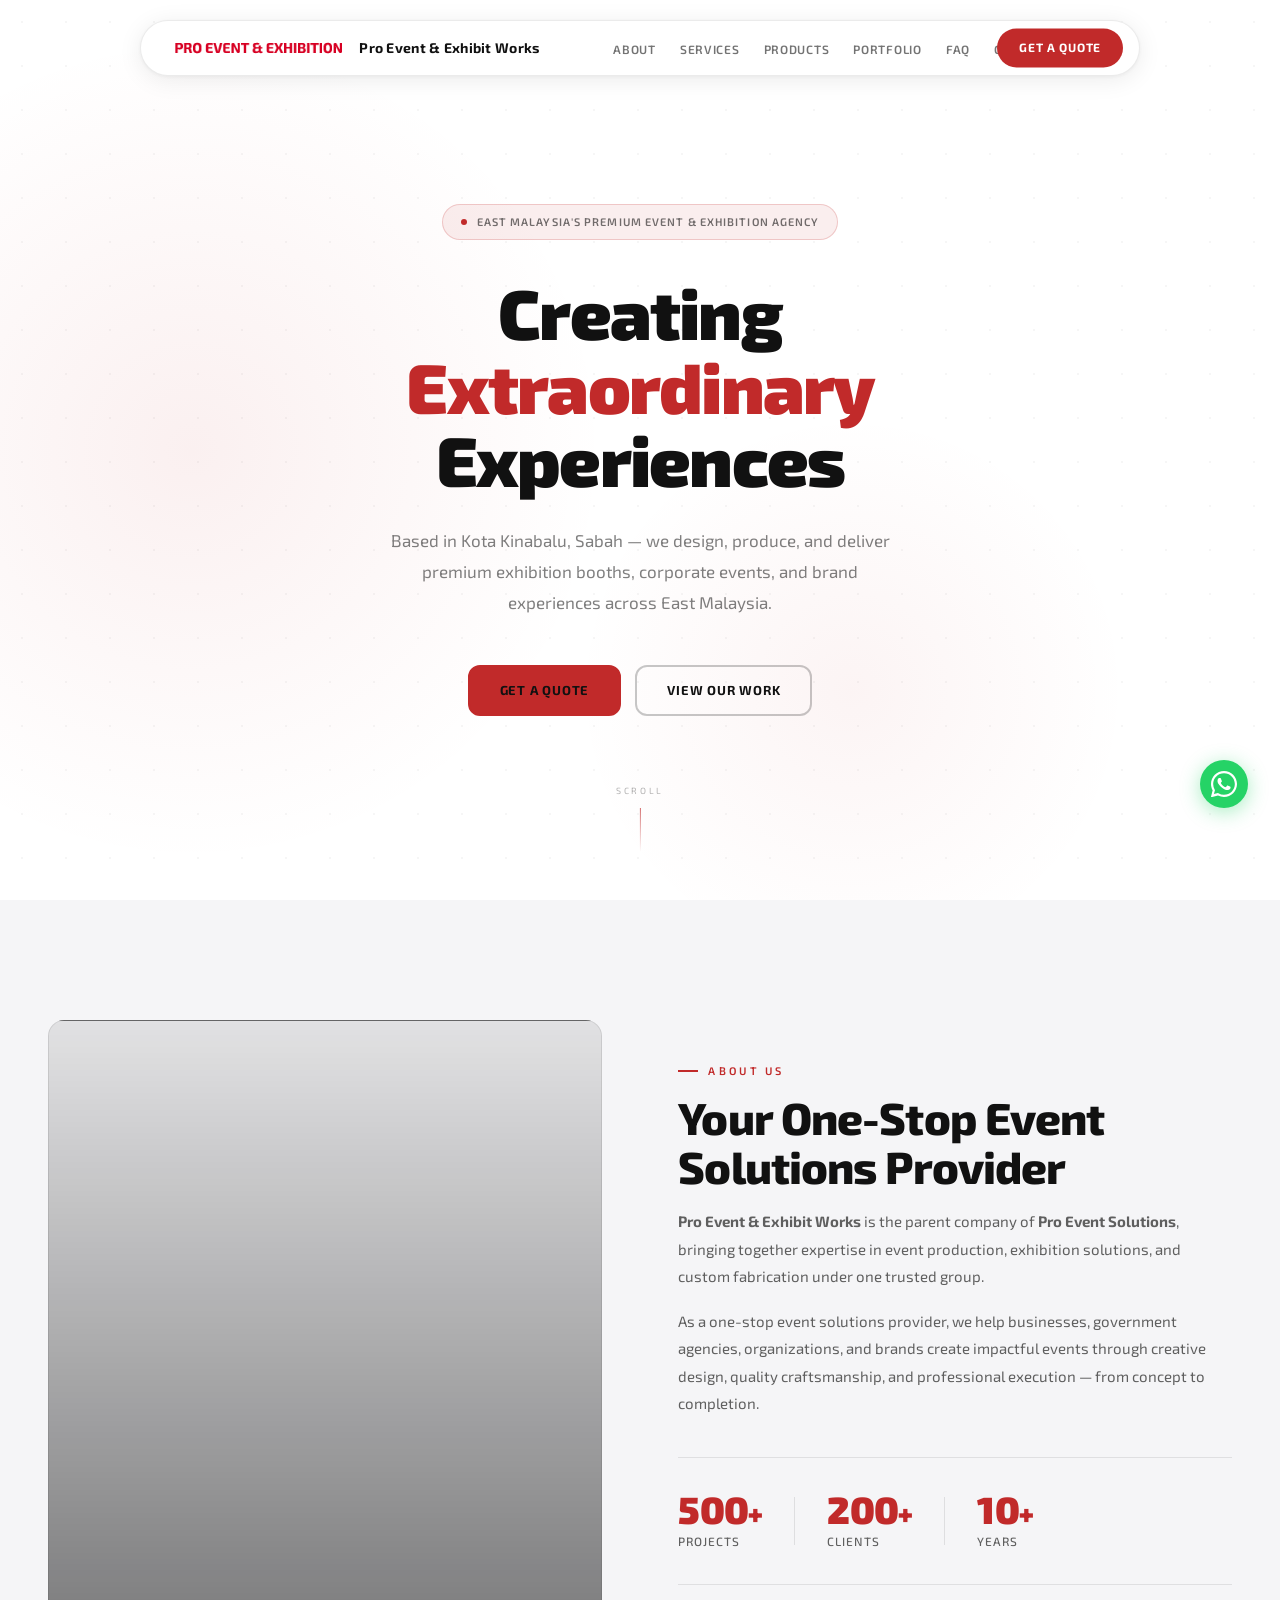
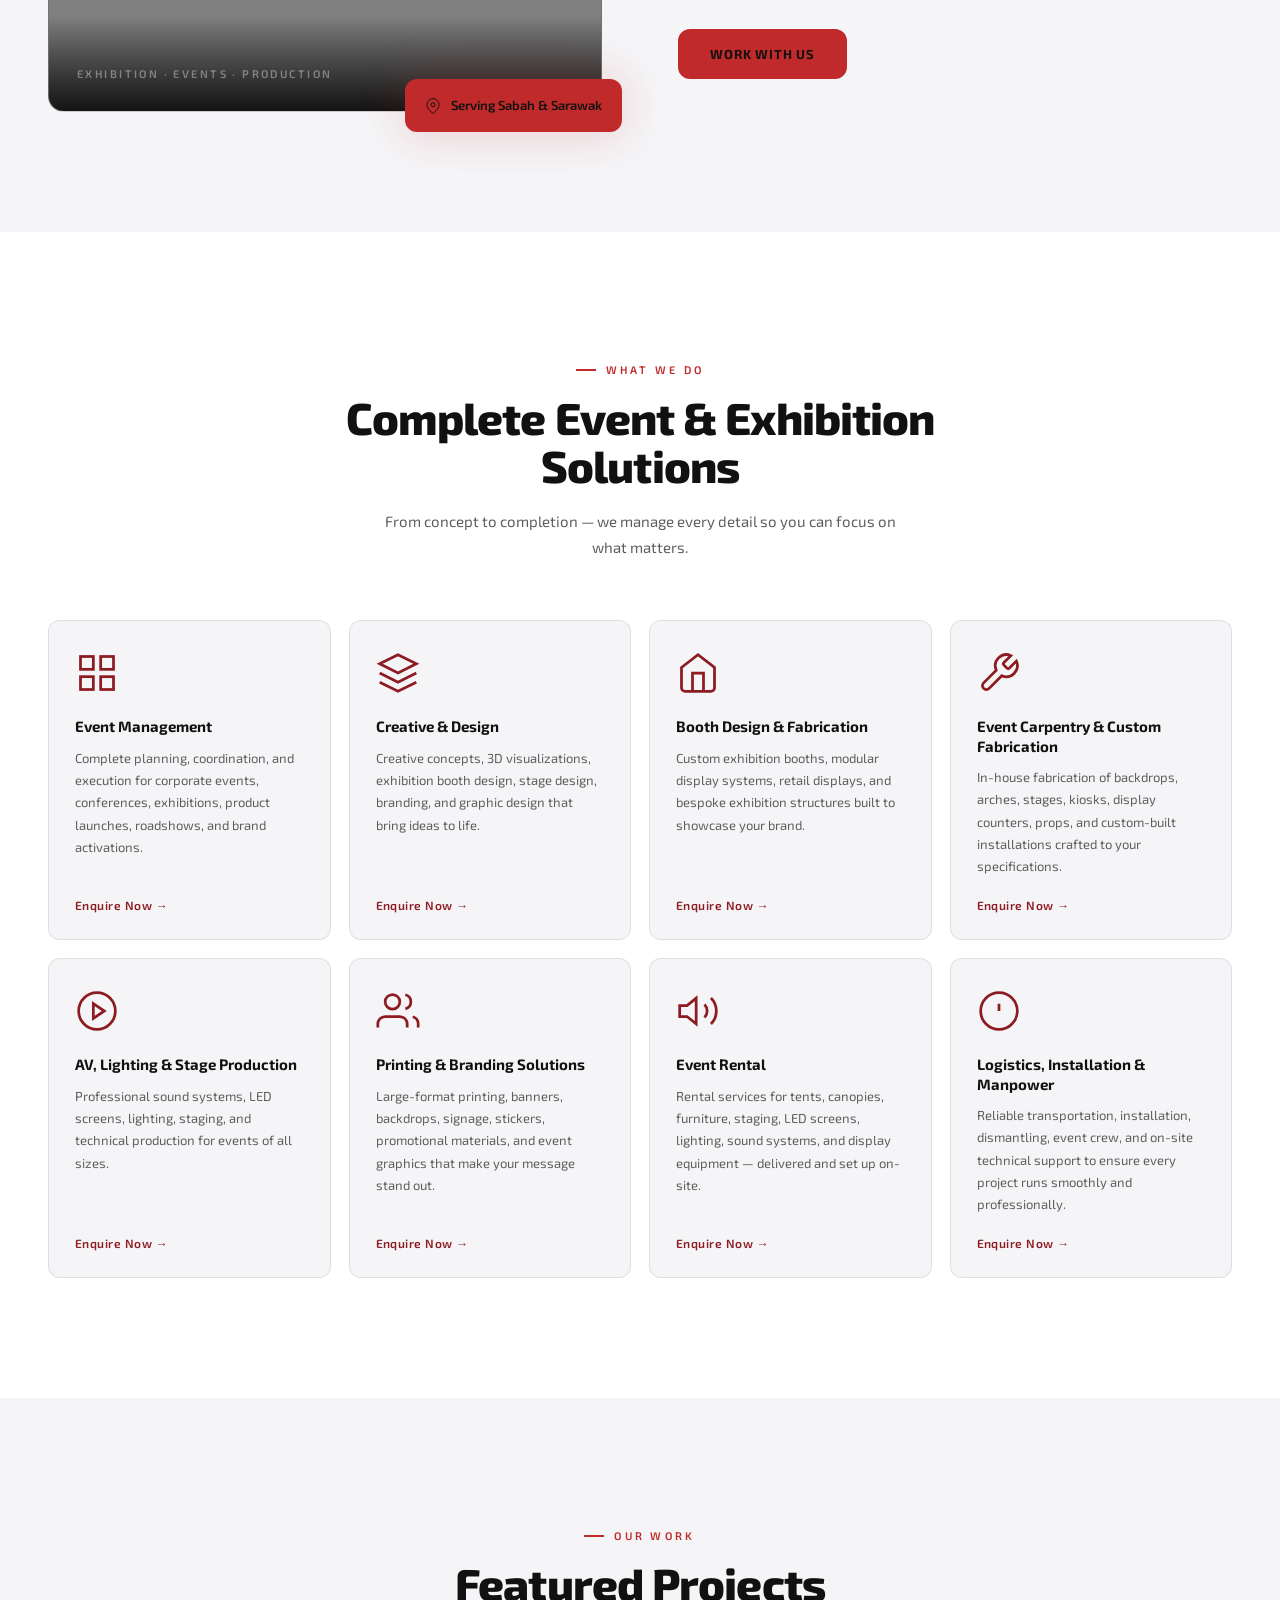
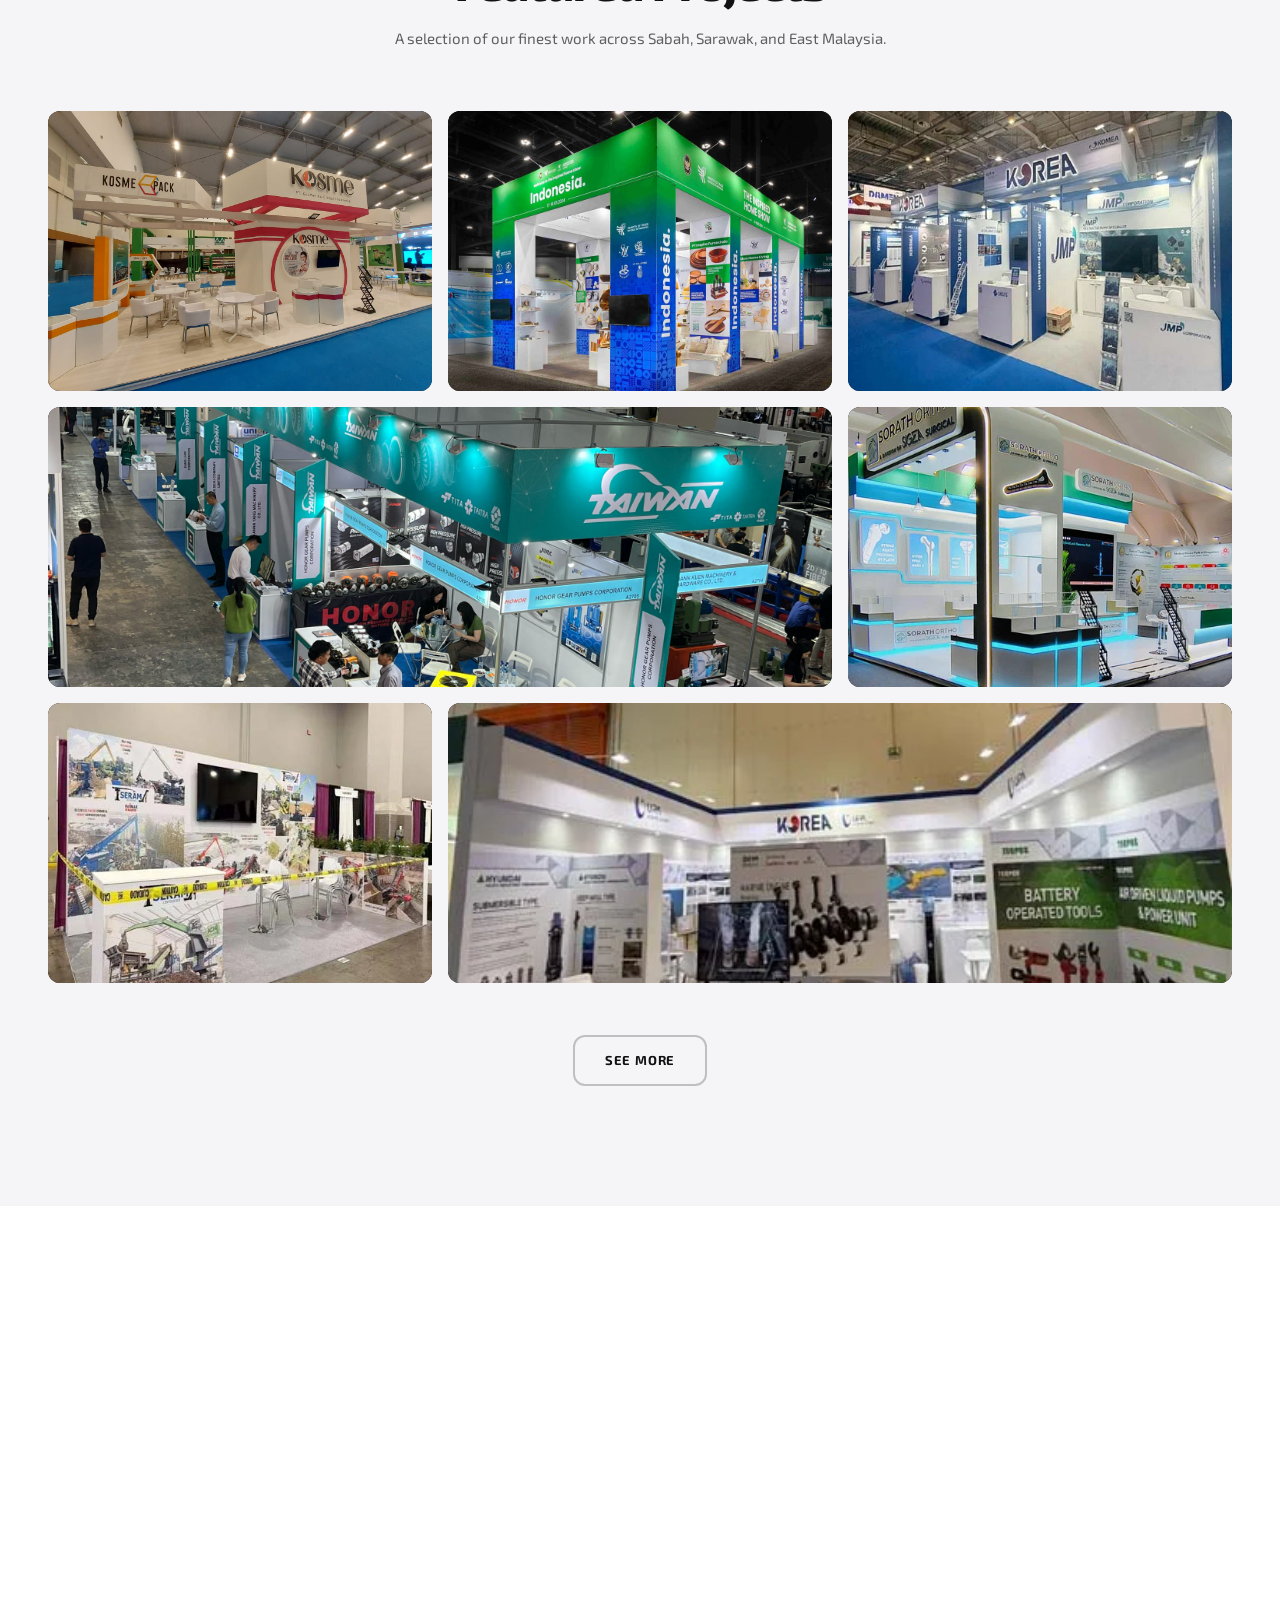
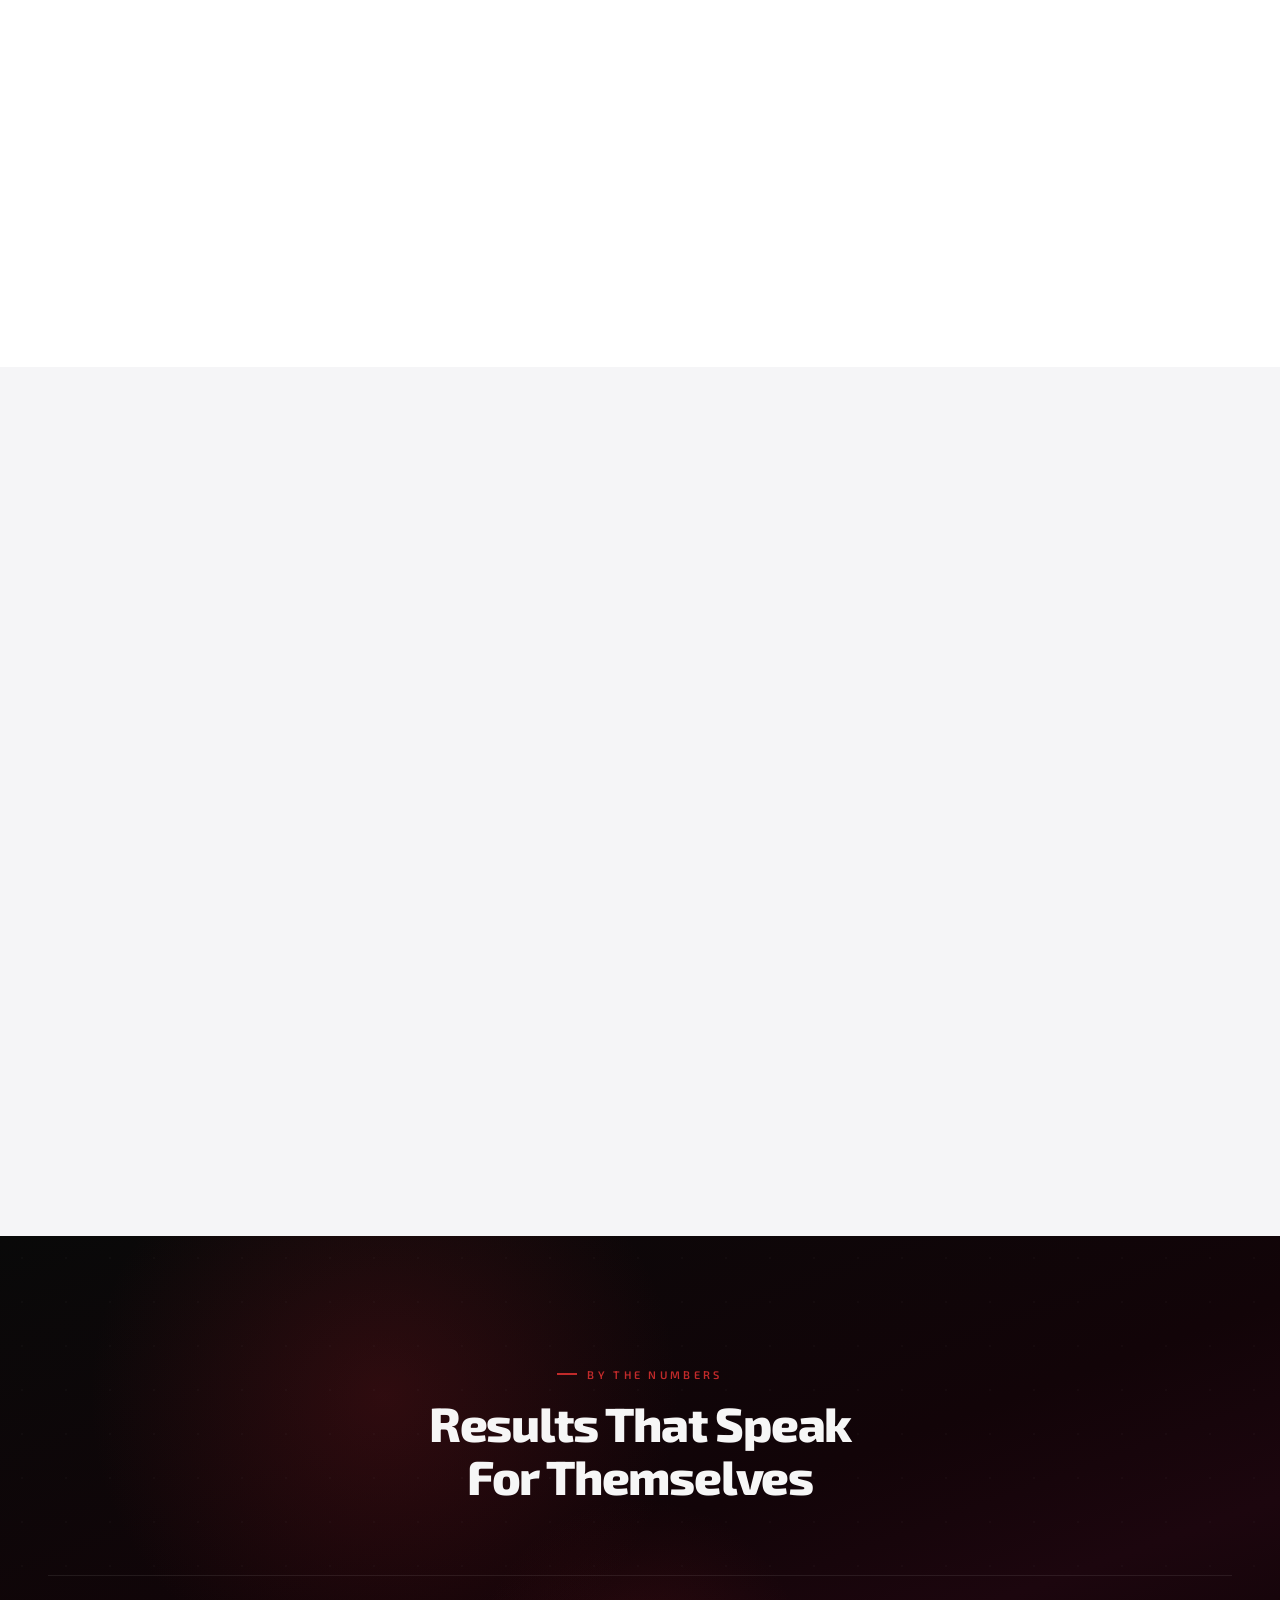
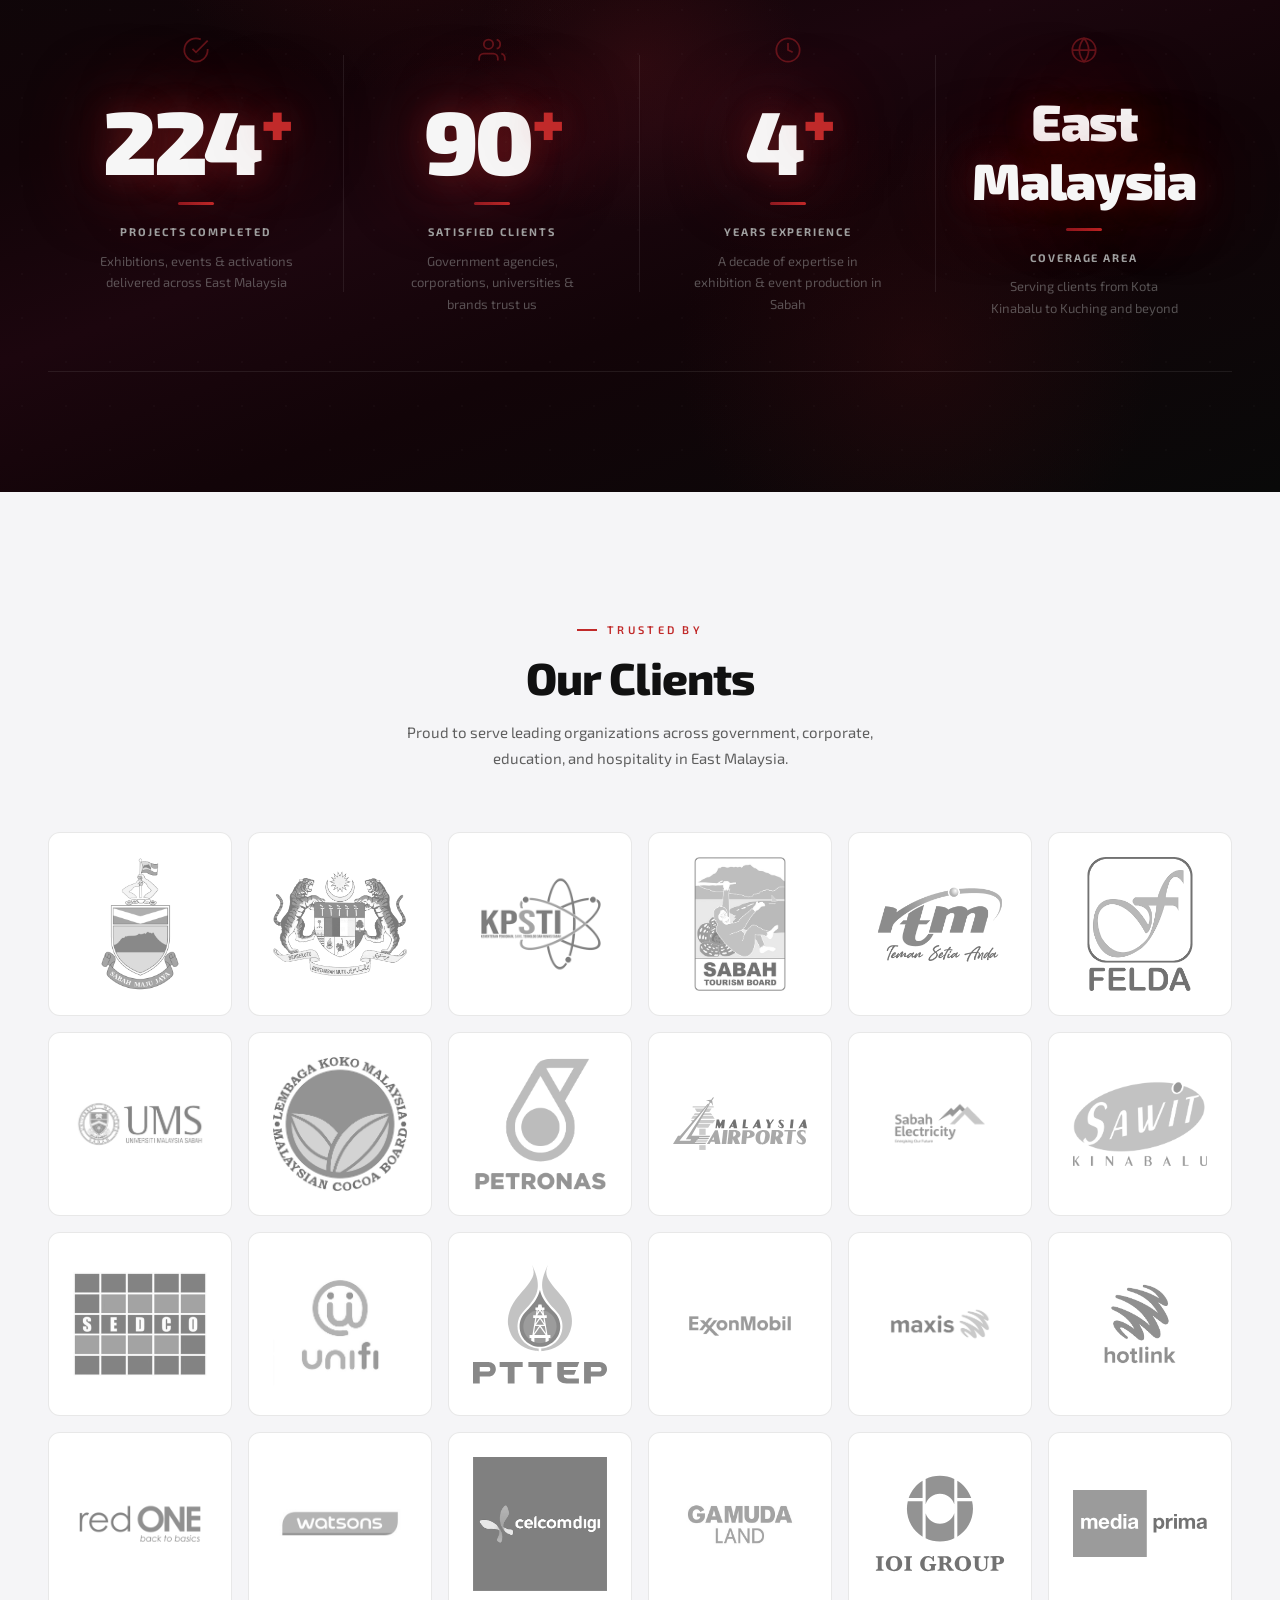
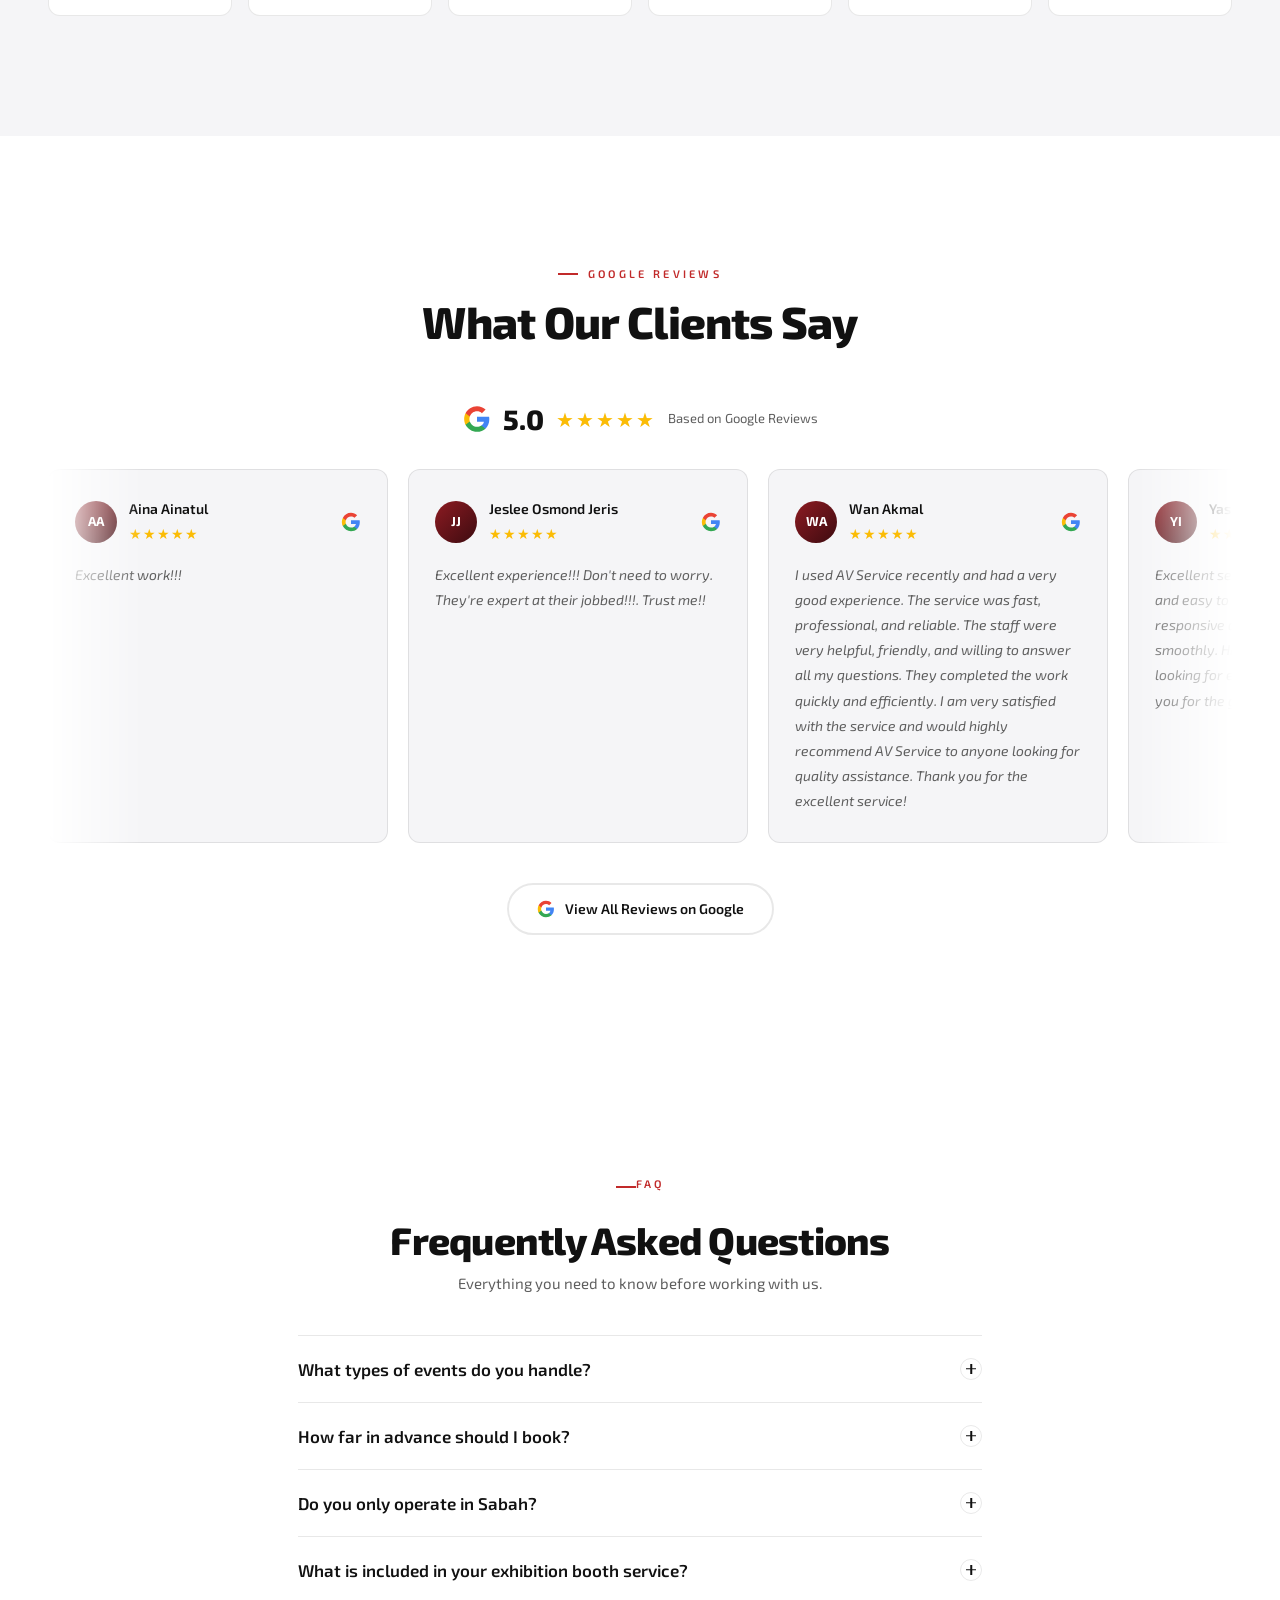
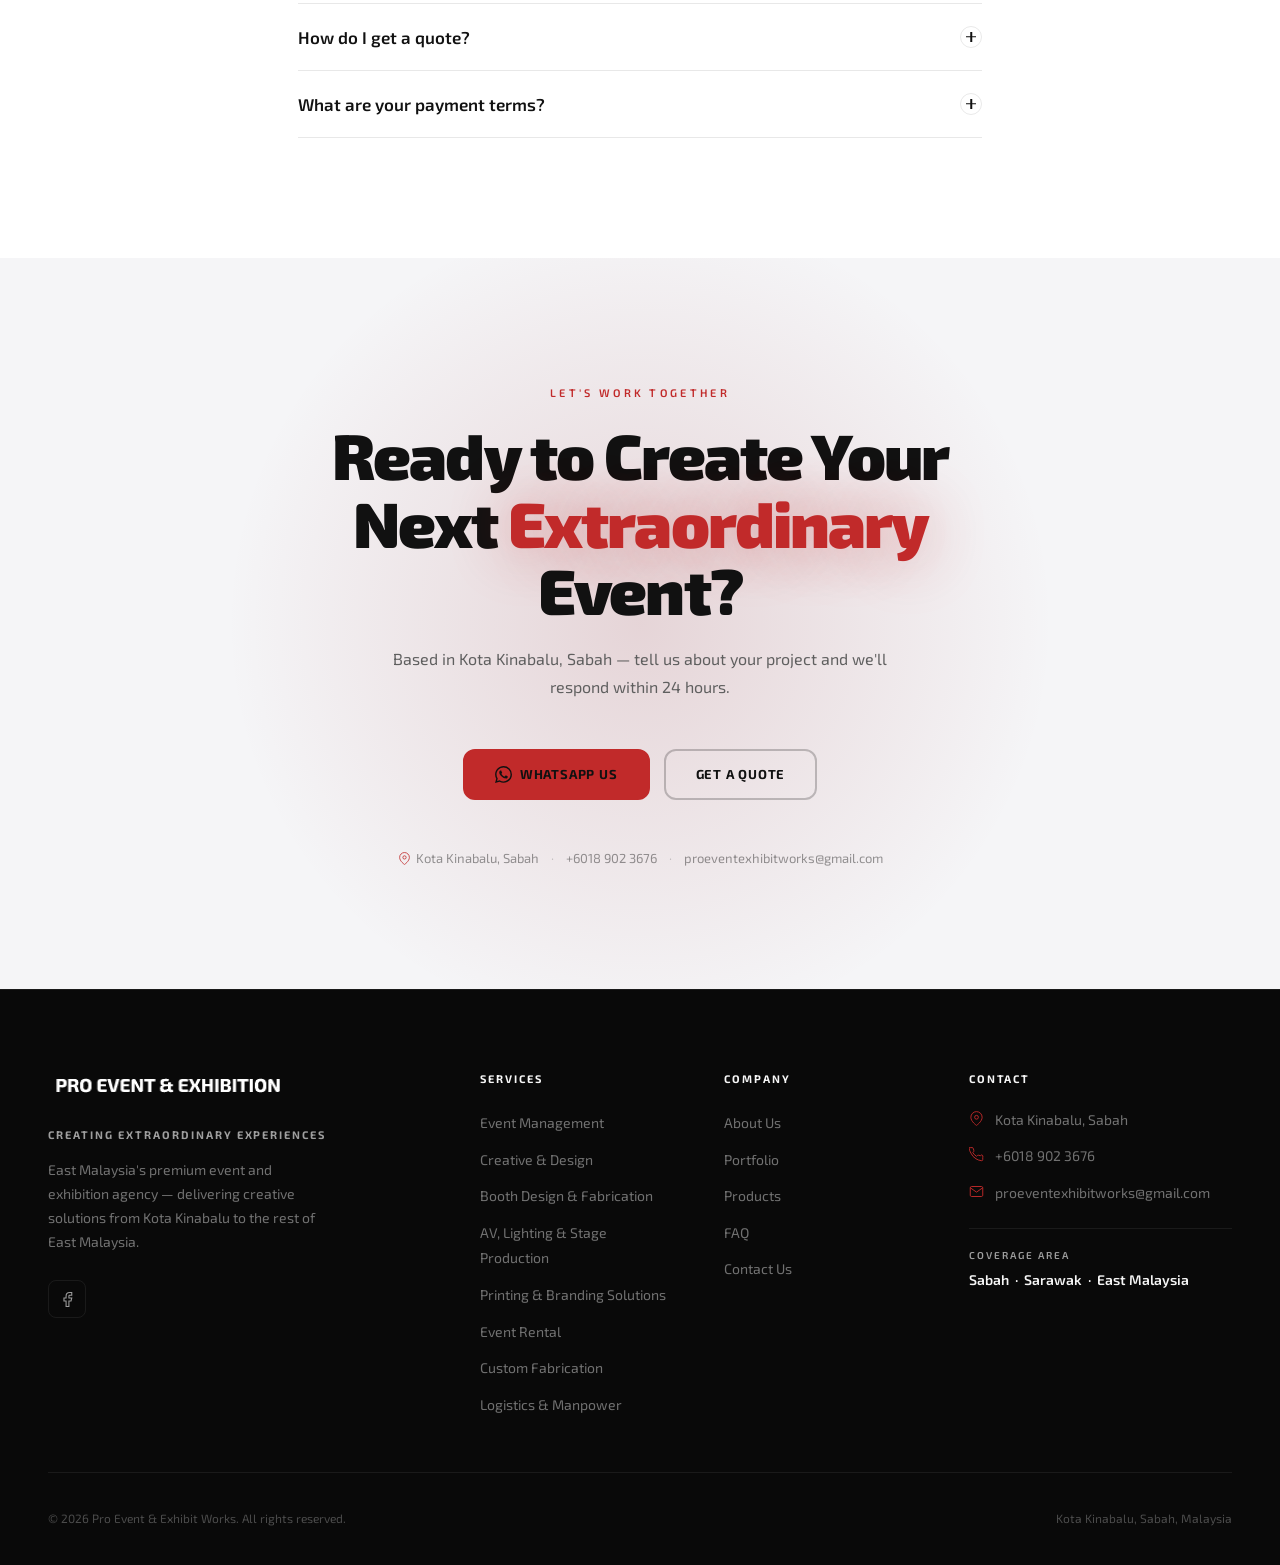
==== commit f428bd31: "feat: add company name text to navigation menu Added "Pro Event & Exhibit Works" text label next to " ====
--- a/index.html
+++ b/index.html
@@ -75,7 +75,7 @@
     <nav class="nav" id="nav">
         <div class="nav__container">
             <a href="index.html" class="nav__logo">
-                <img src="logo/LOGO COMPANY.png" alt="Pro Event &amp; Exhibit Works" class="nav__logo-img">
+                <img src="logo/LOGO COMPANY.png" alt="Pro Event &amp; Exhibit Works" class="nav__logo-img"><span class="nav__logo-name">Pro Event &amp; Exhibit Works</span>
             </a>
             <ul class="nav__links">
                 <li><a href="about.html" class="nav__link">About</a></li>
--- a/css/style.css
+++ b/css/style.css
@@ -238,6 +238,14 @@
     width: auto;
     display: block;
     object-fit: contain;
+}
+.nav__logo-name {
+    font-size: 14px;
+    font-weight: 700;
+    color: var(--white);
+    letter-spacing: 0.02em;
+    white-space: nowrap;
+    margin-left: 10px;
 }
 
 /* Desktop links */
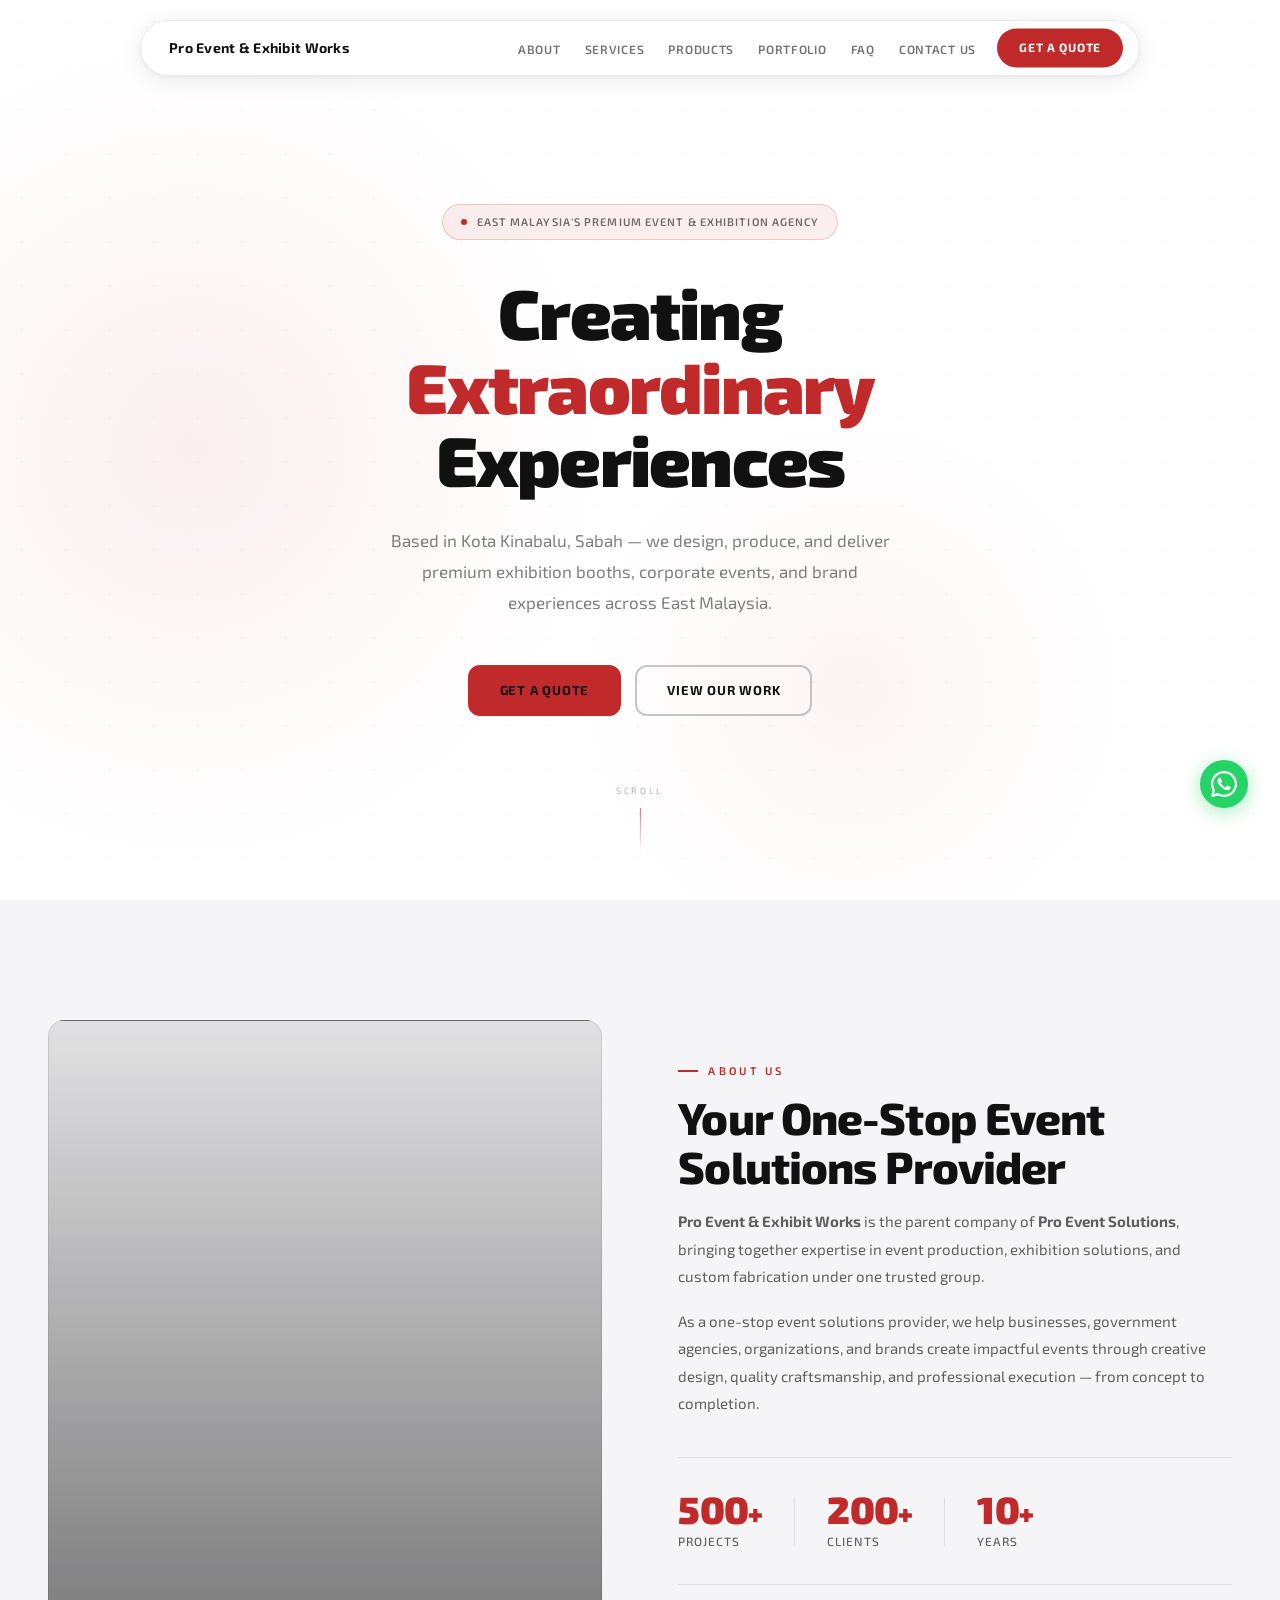
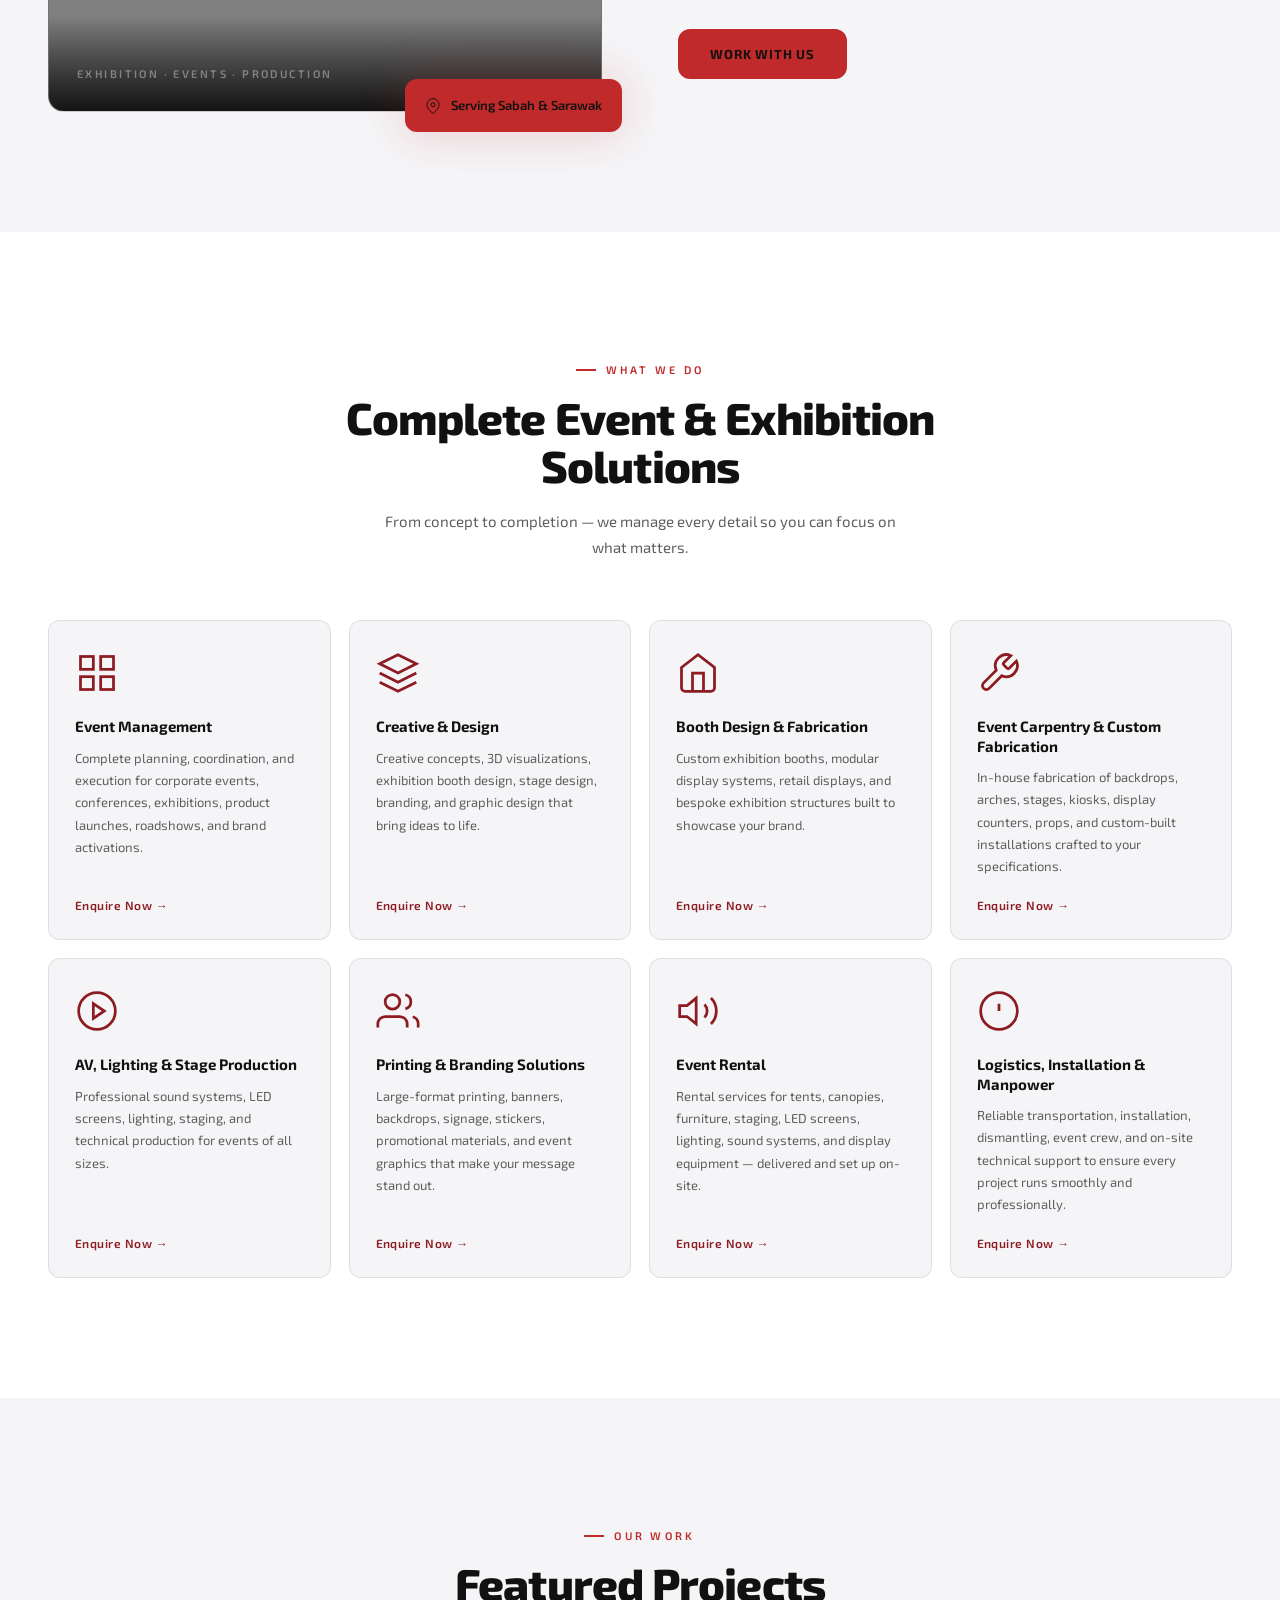
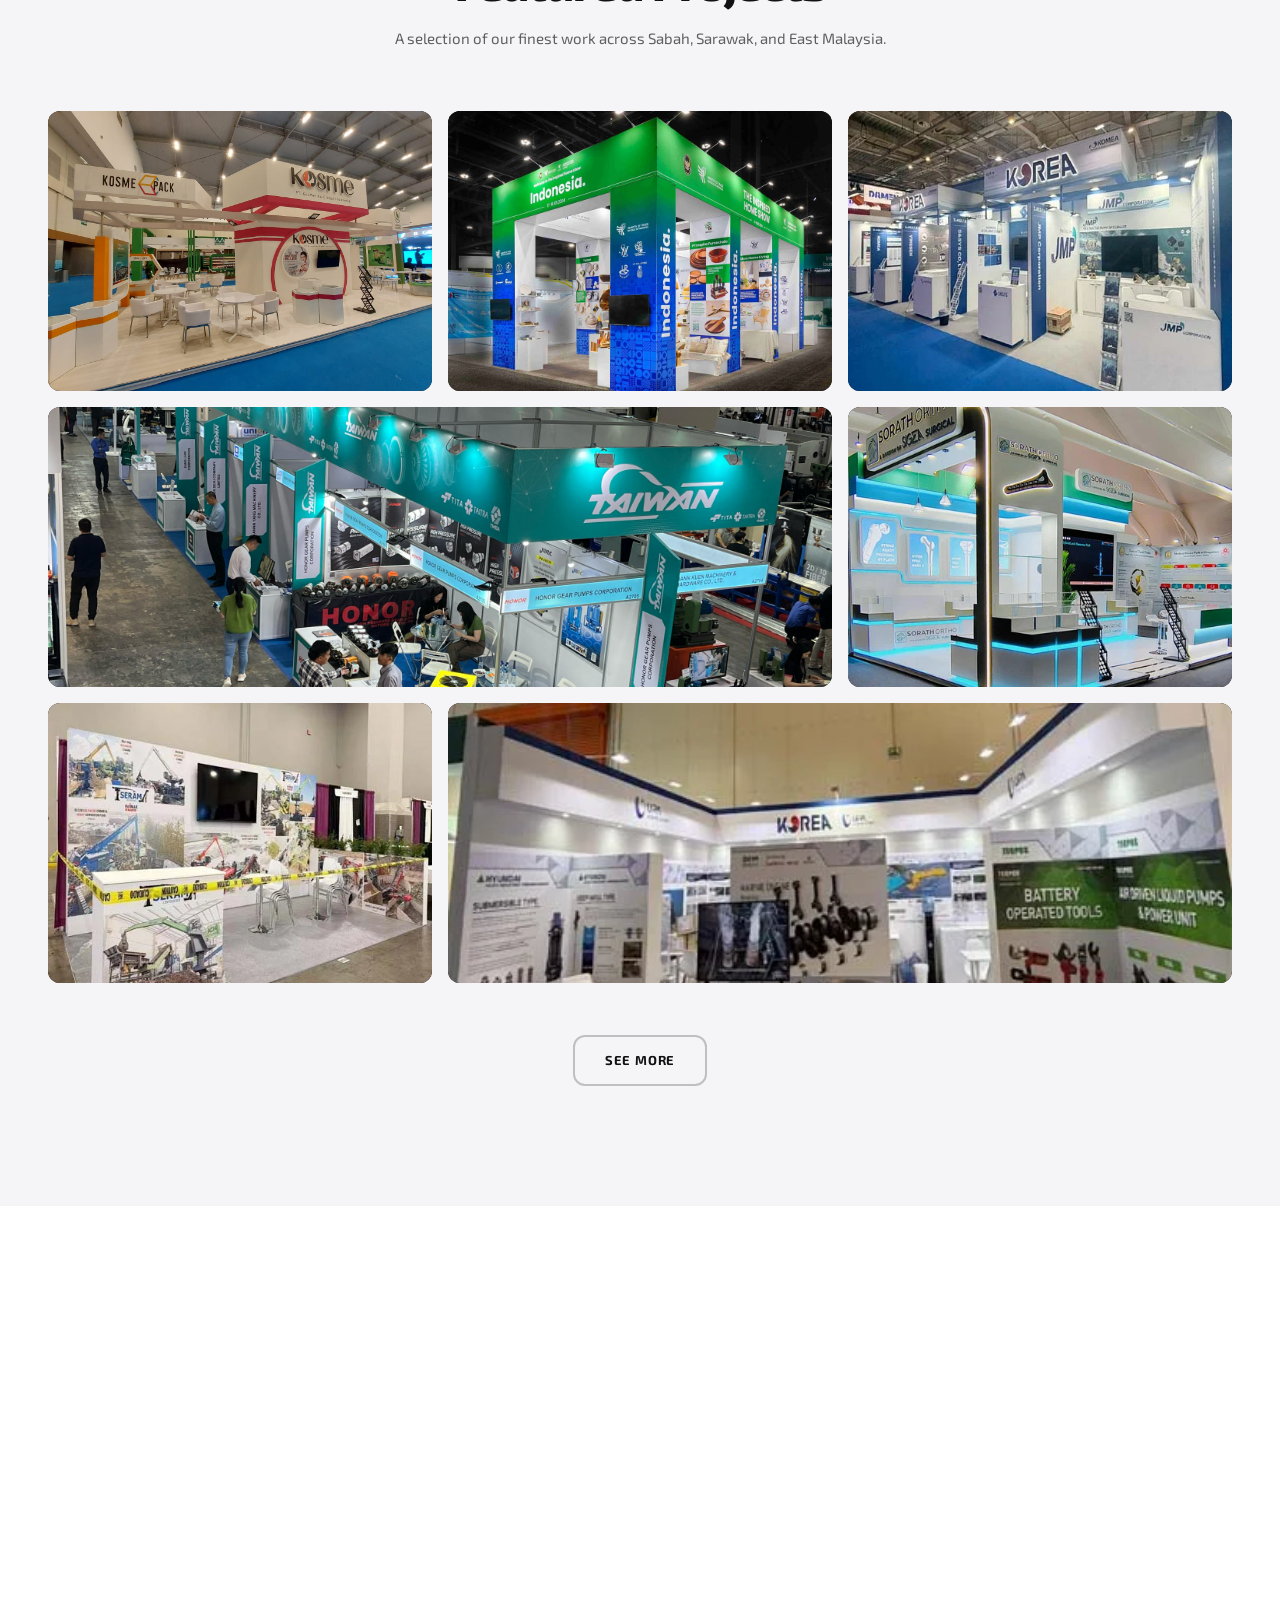
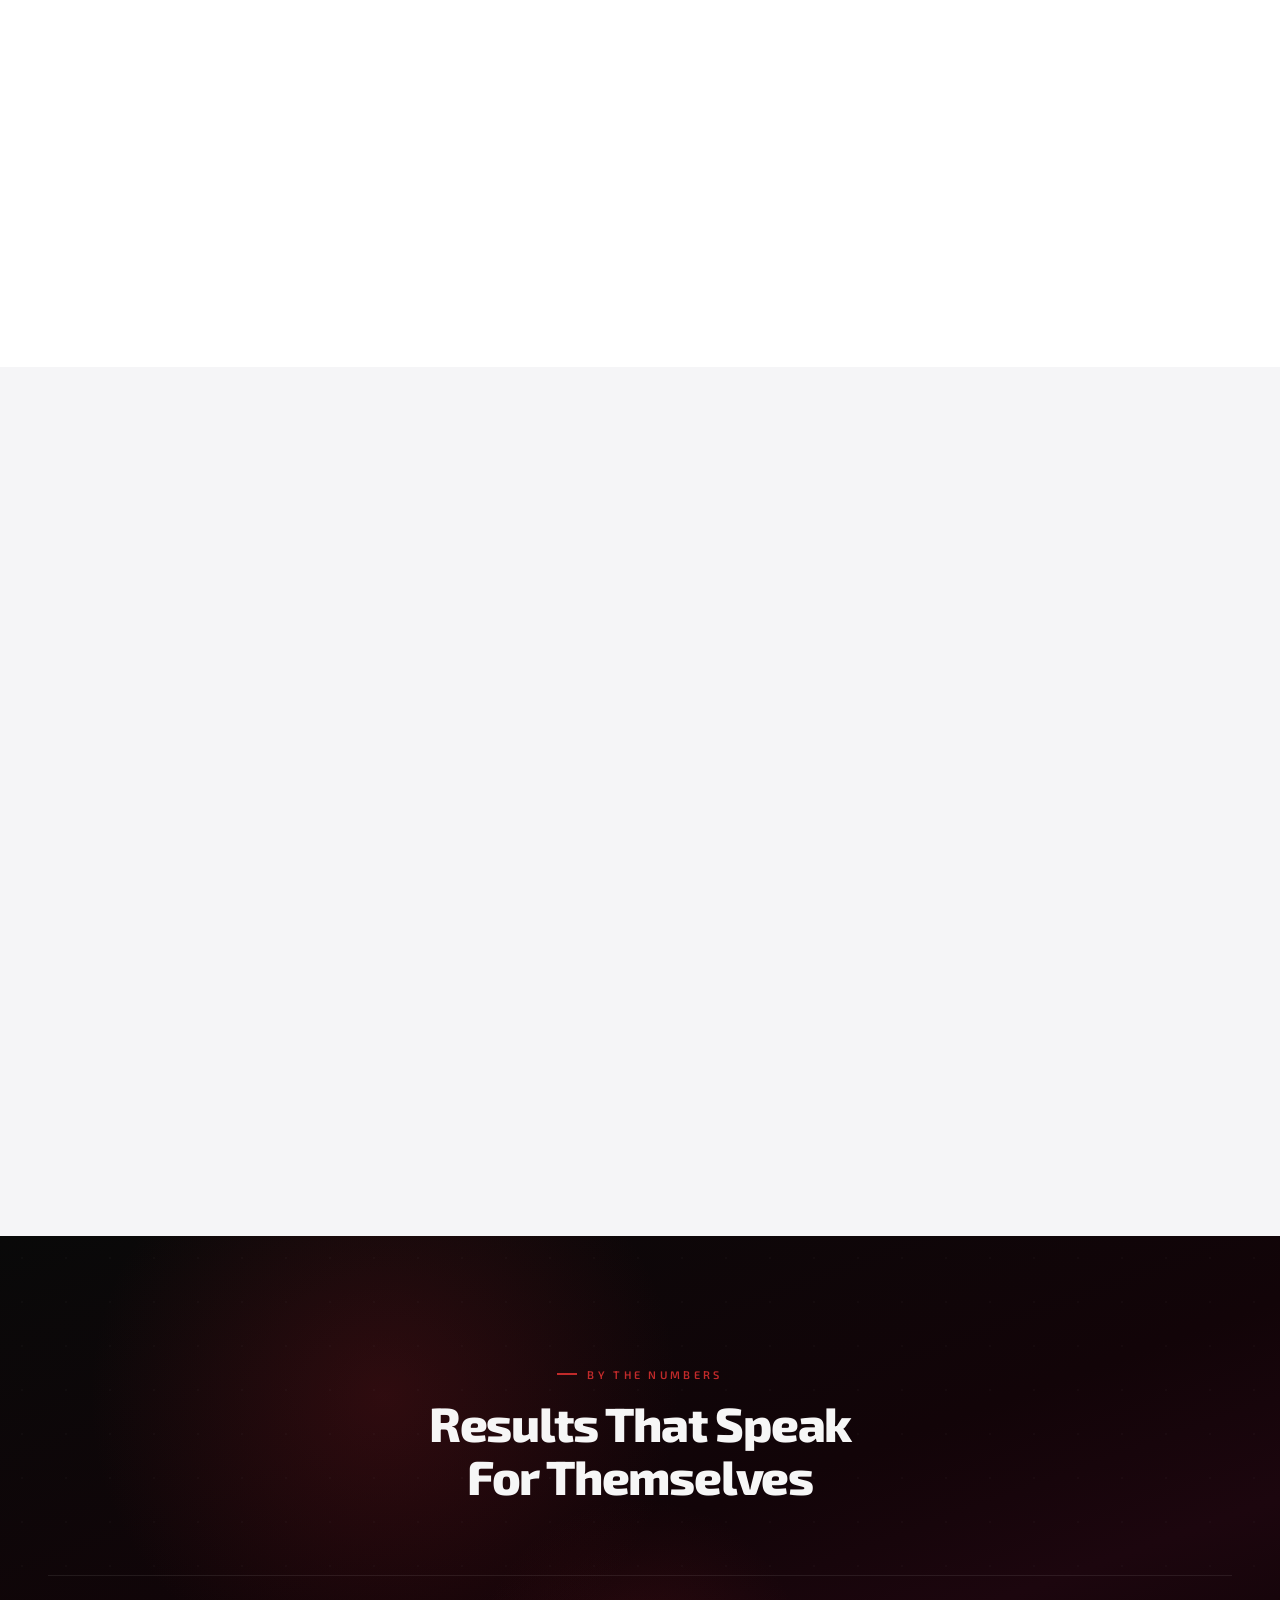
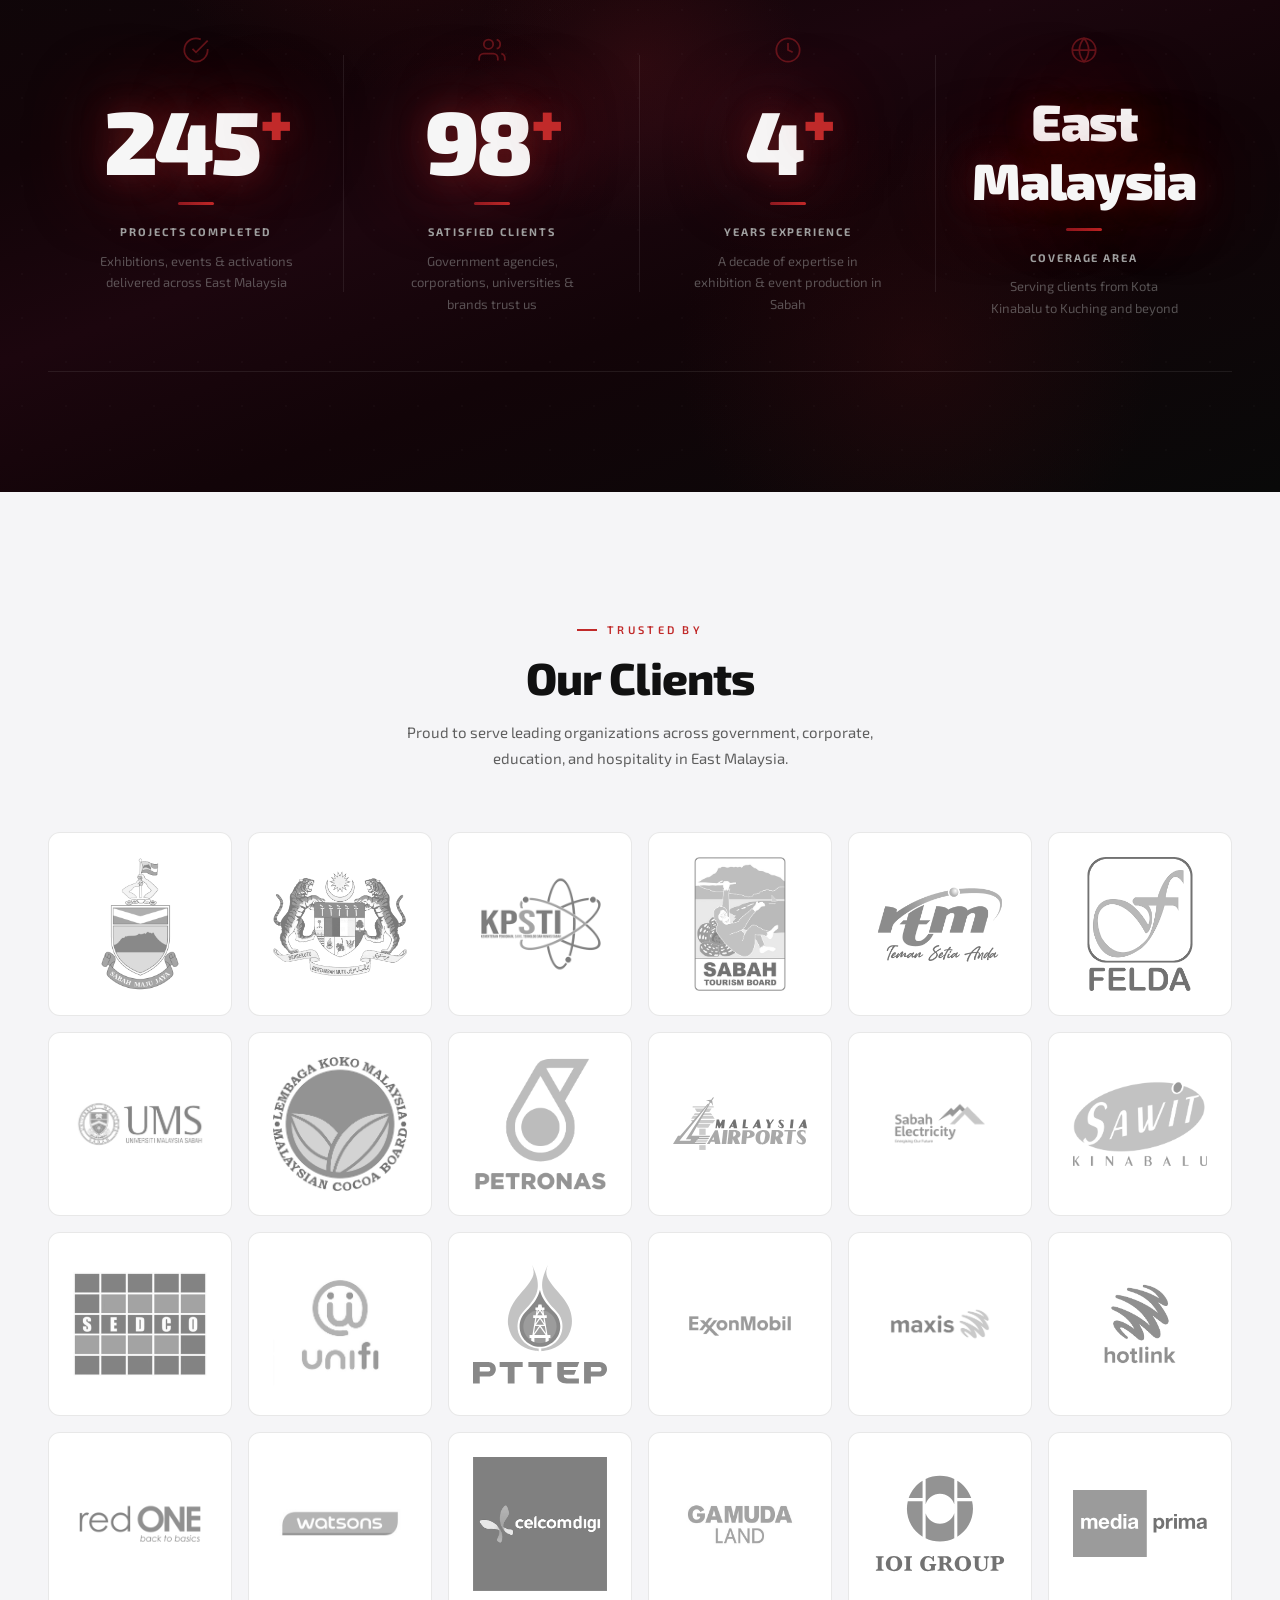
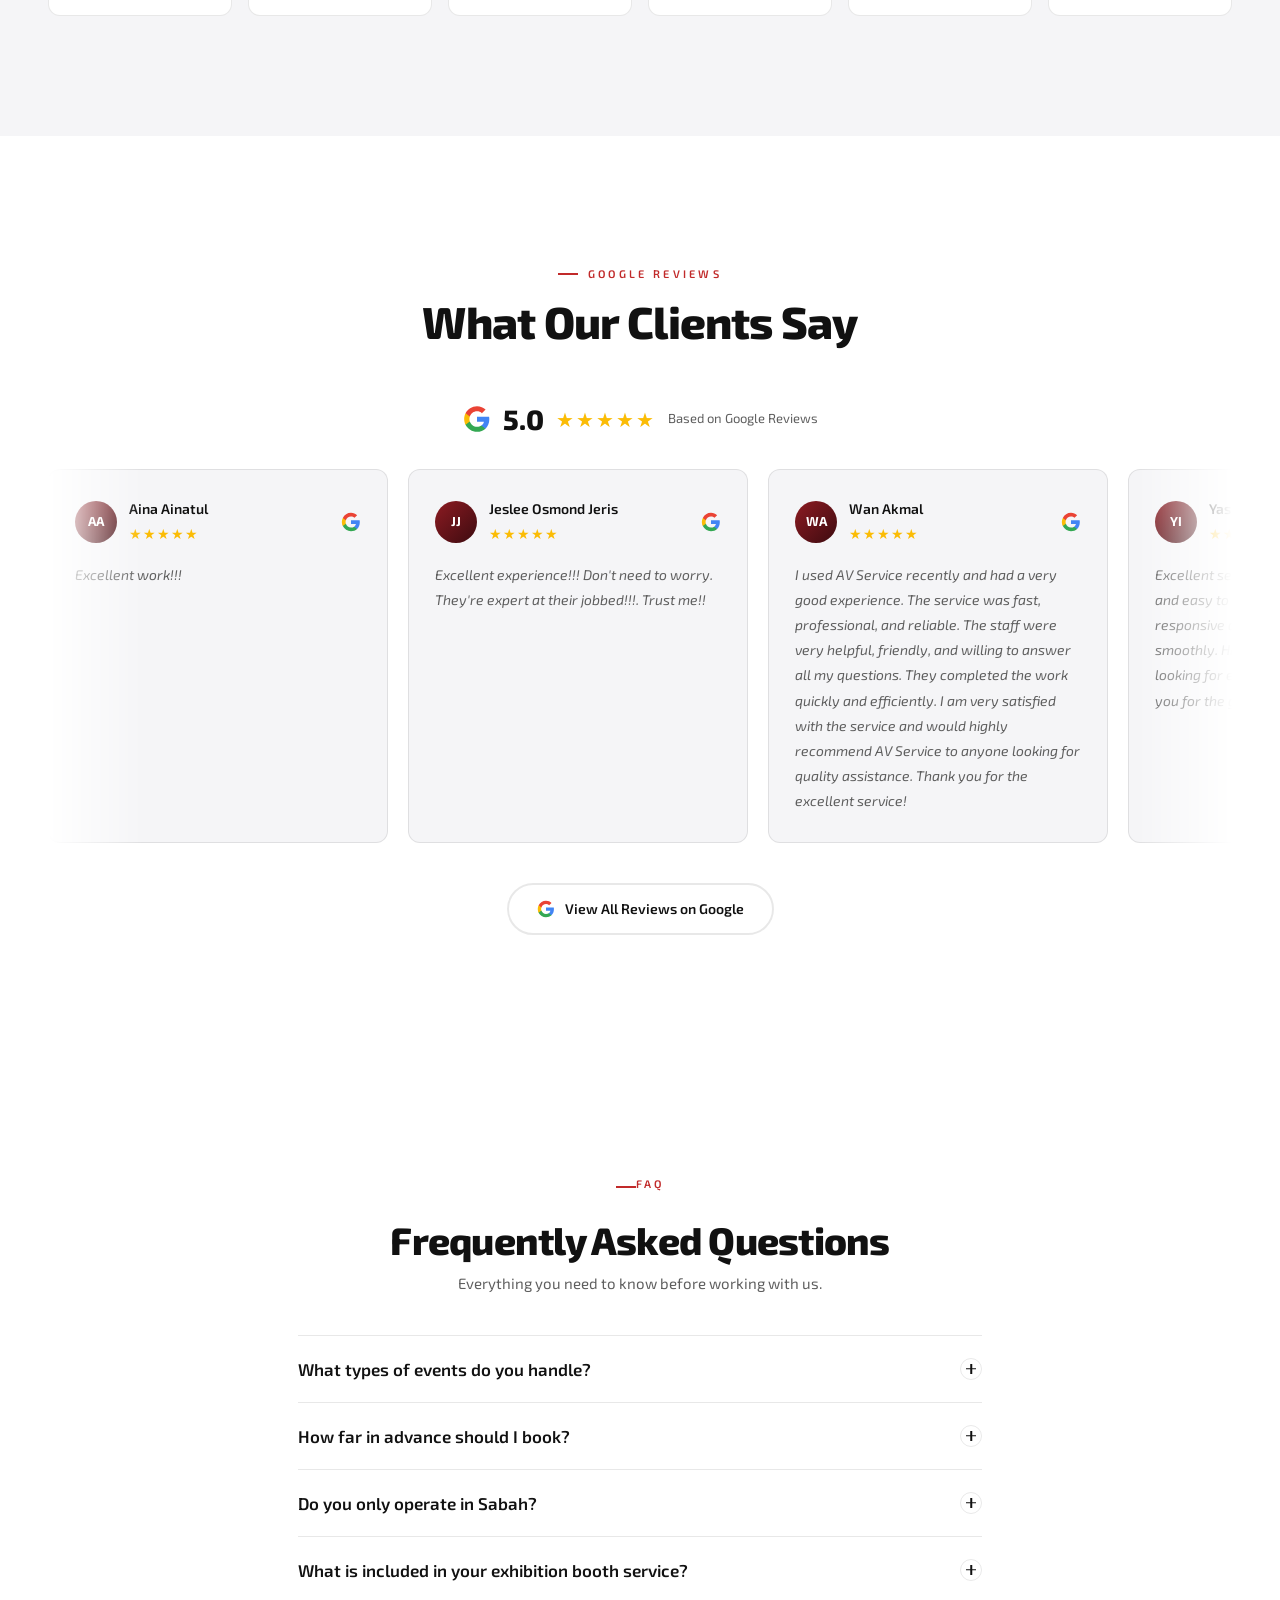
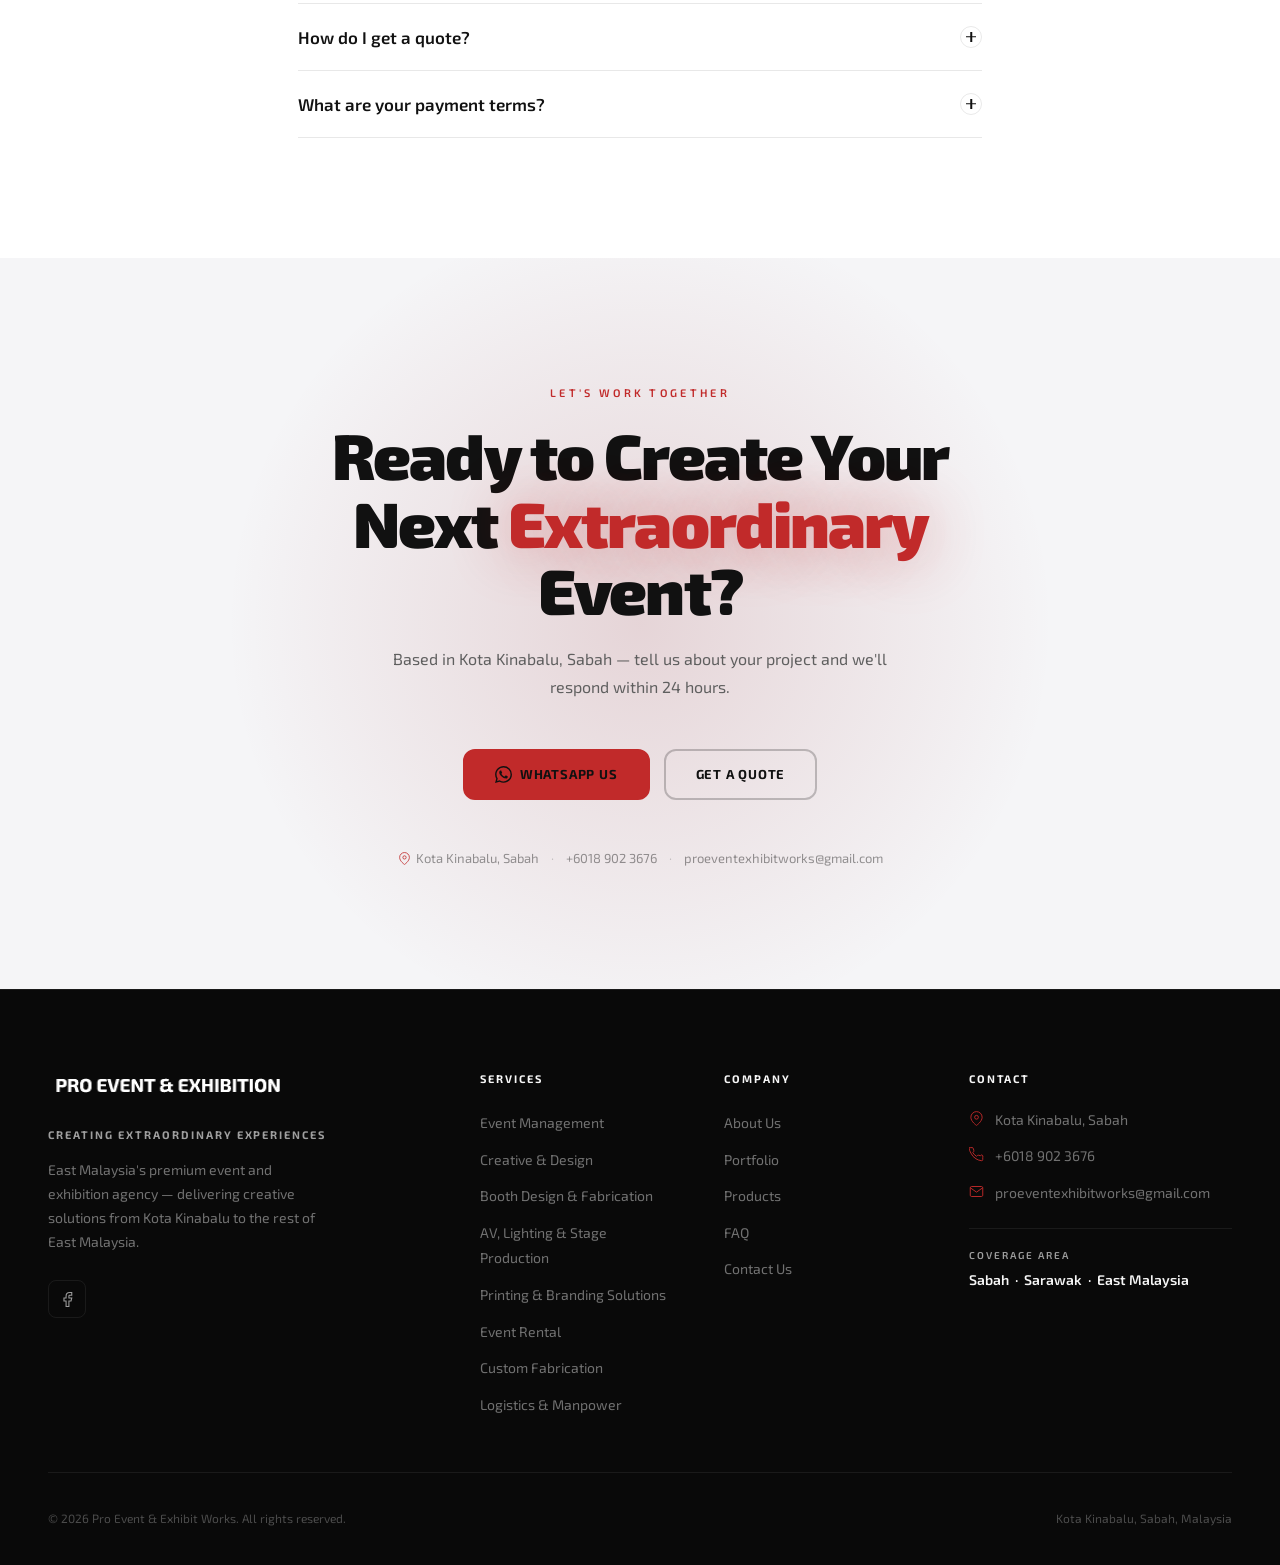
==== commit c716d5f2: "feat: remove logo image from nav, keep text name only" ====
--- a/index.html
+++ b/index.html
@@ -75,7 +75,7 @@
     <nav class="nav" id="nav">
         <div class="nav__container">
             <a href="index.html" class="nav__logo">
-                <img src="logo/LOGO COMPANY.png" alt="Pro Event &amp; Exhibit Works" class="nav__logo-img"><span class="nav__logo-name">Pro Event &amp; Exhibit Works</span>
+                <span class="nav__logo-name">Pro Event &amp; Exhibit Works</span>
             </a>
             <ul class="nav__links">
                 <li><a href="about.html" class="nav__link">About</a></li>
--- a/css/style.css
+++ b/css/style.css
@@ -245,7 +245,6 @@
     color: var(--white);
     letter-spacing: 0.02em;
     white-space: nowrap;
-    margin-left: 10px;
 }
 
 /* Desktop links */
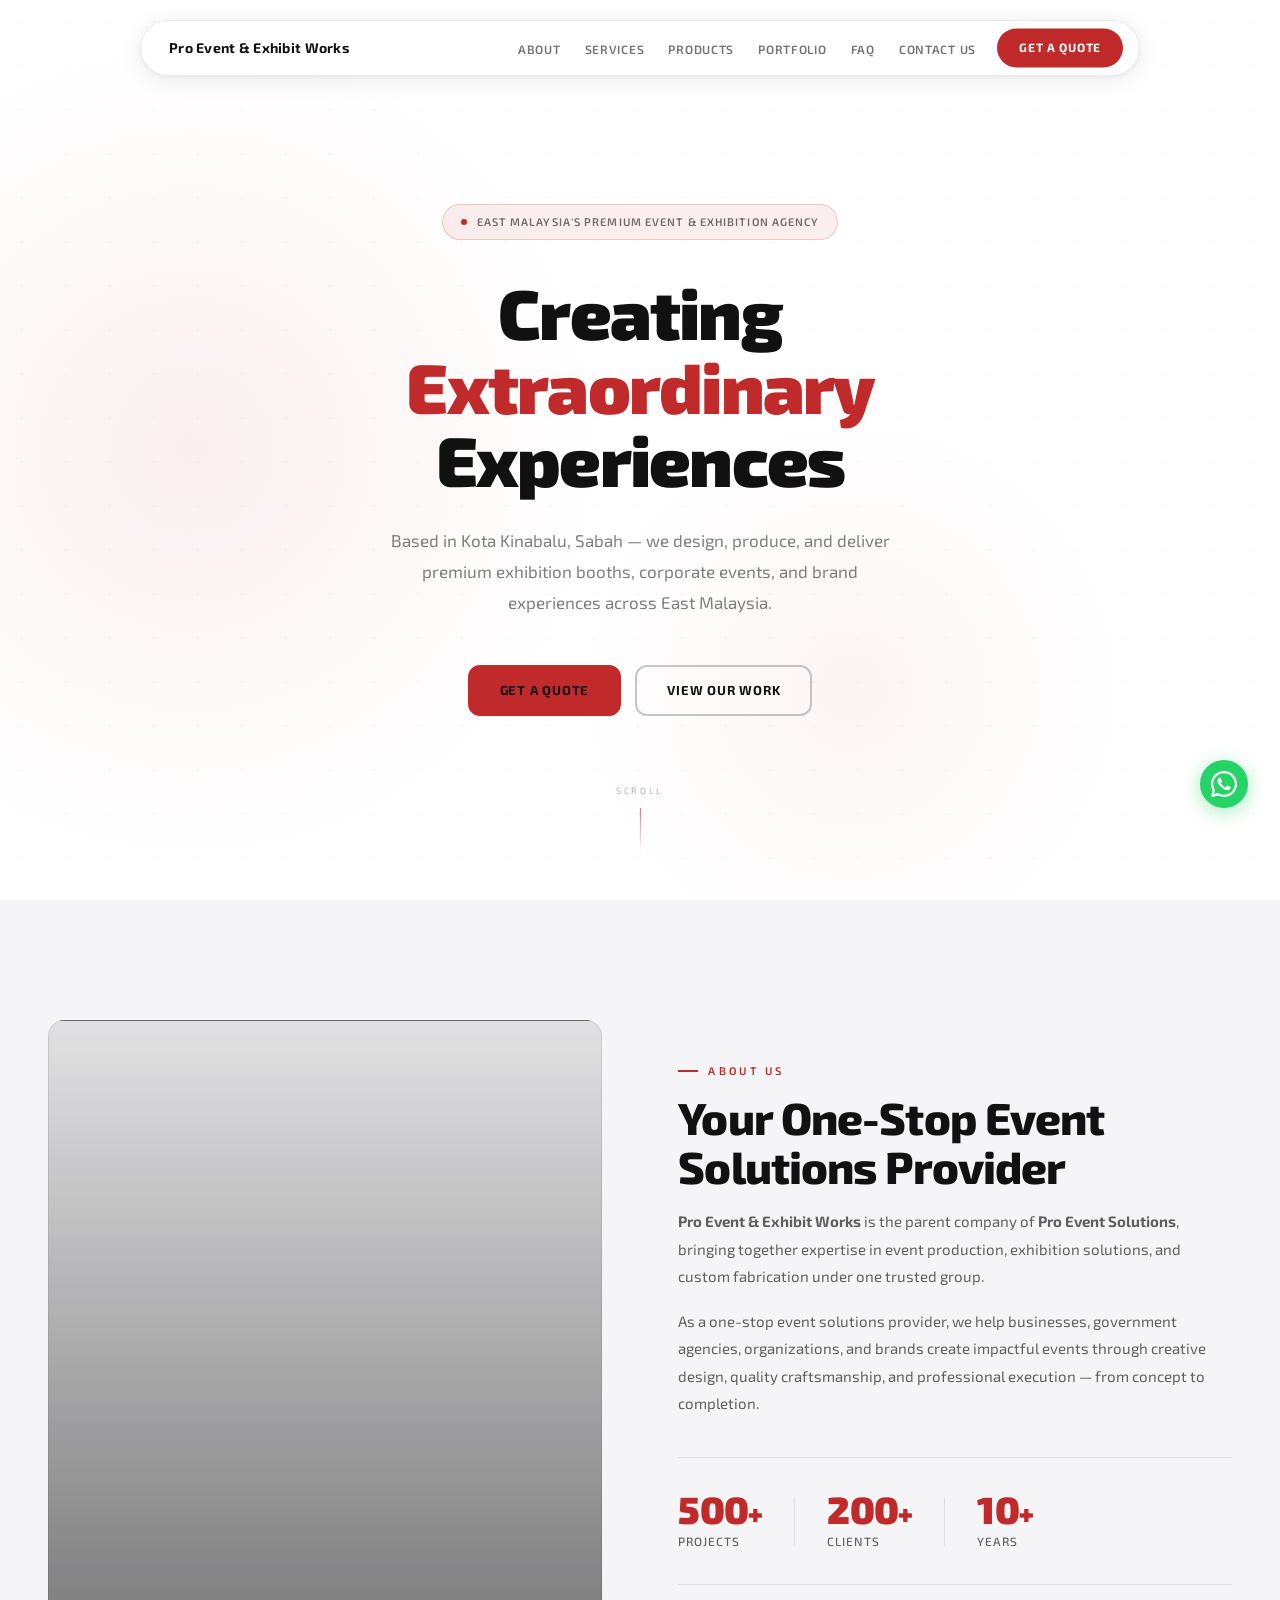
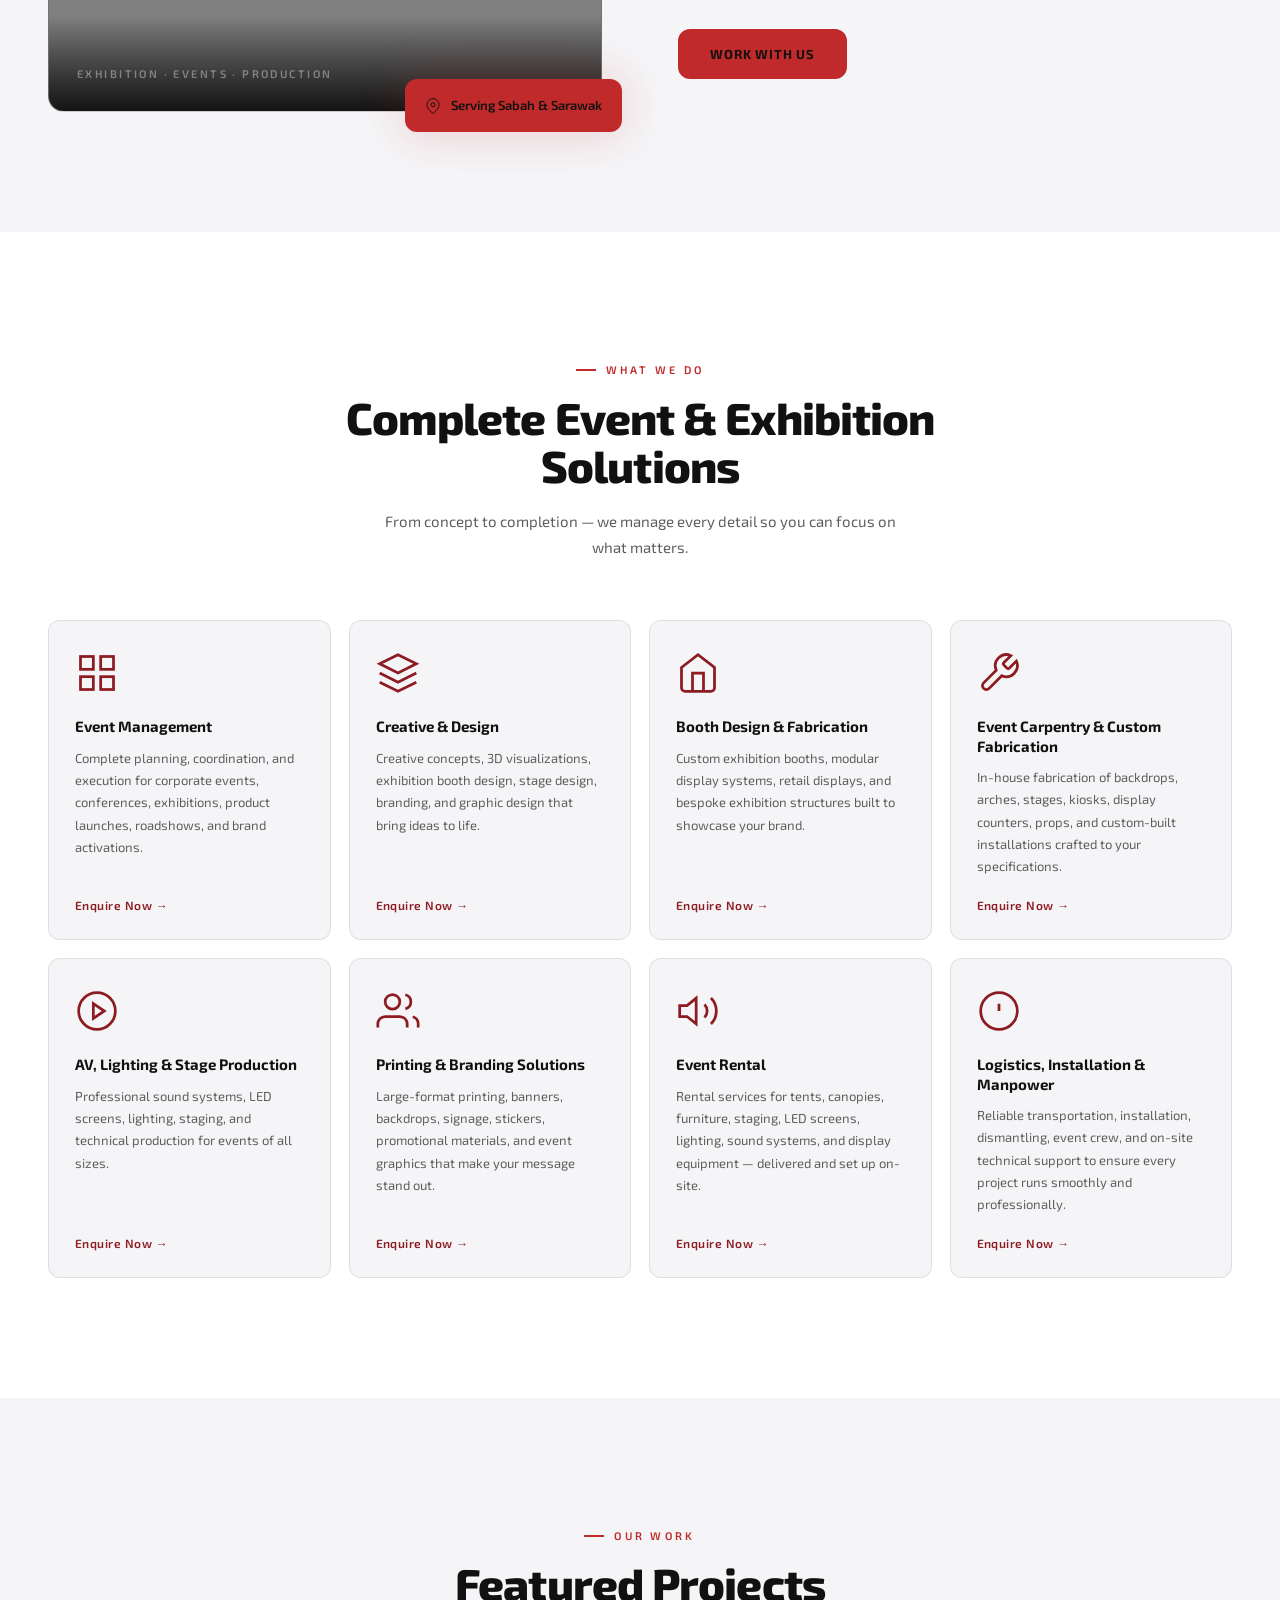
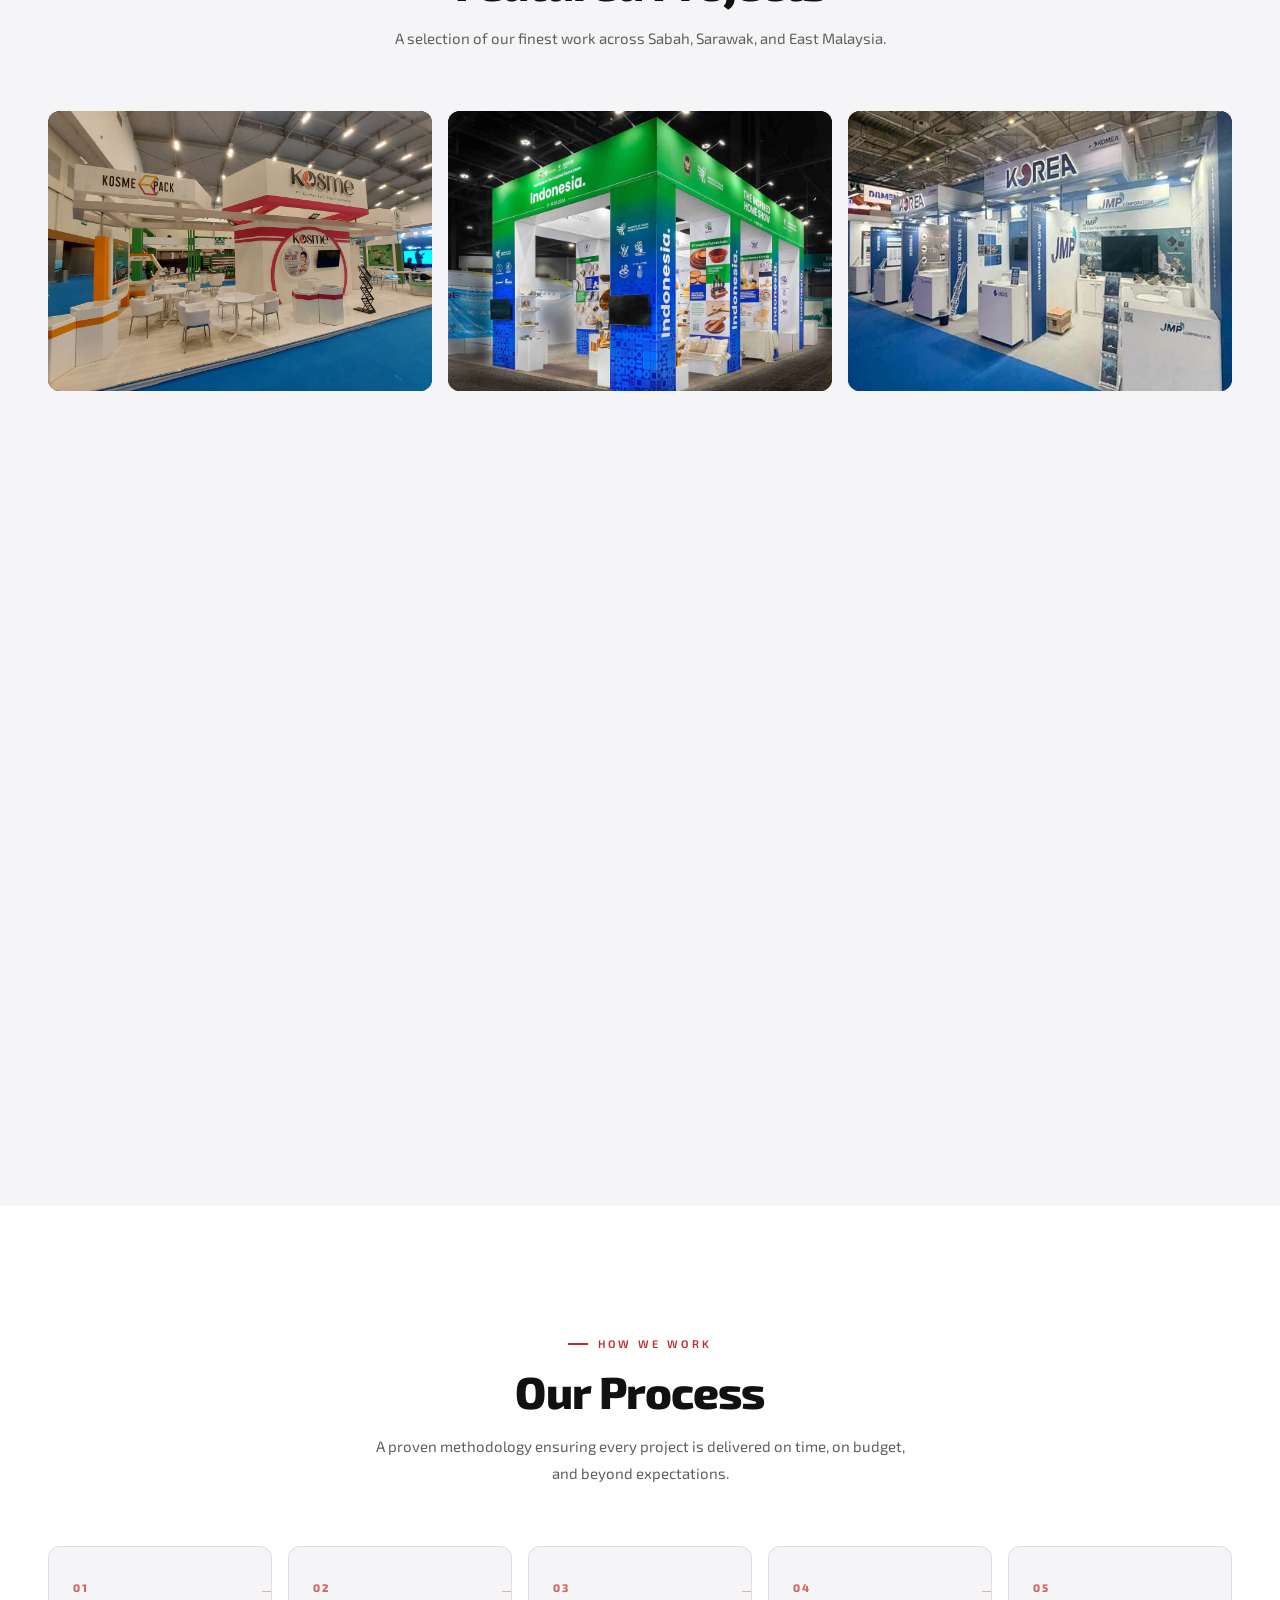
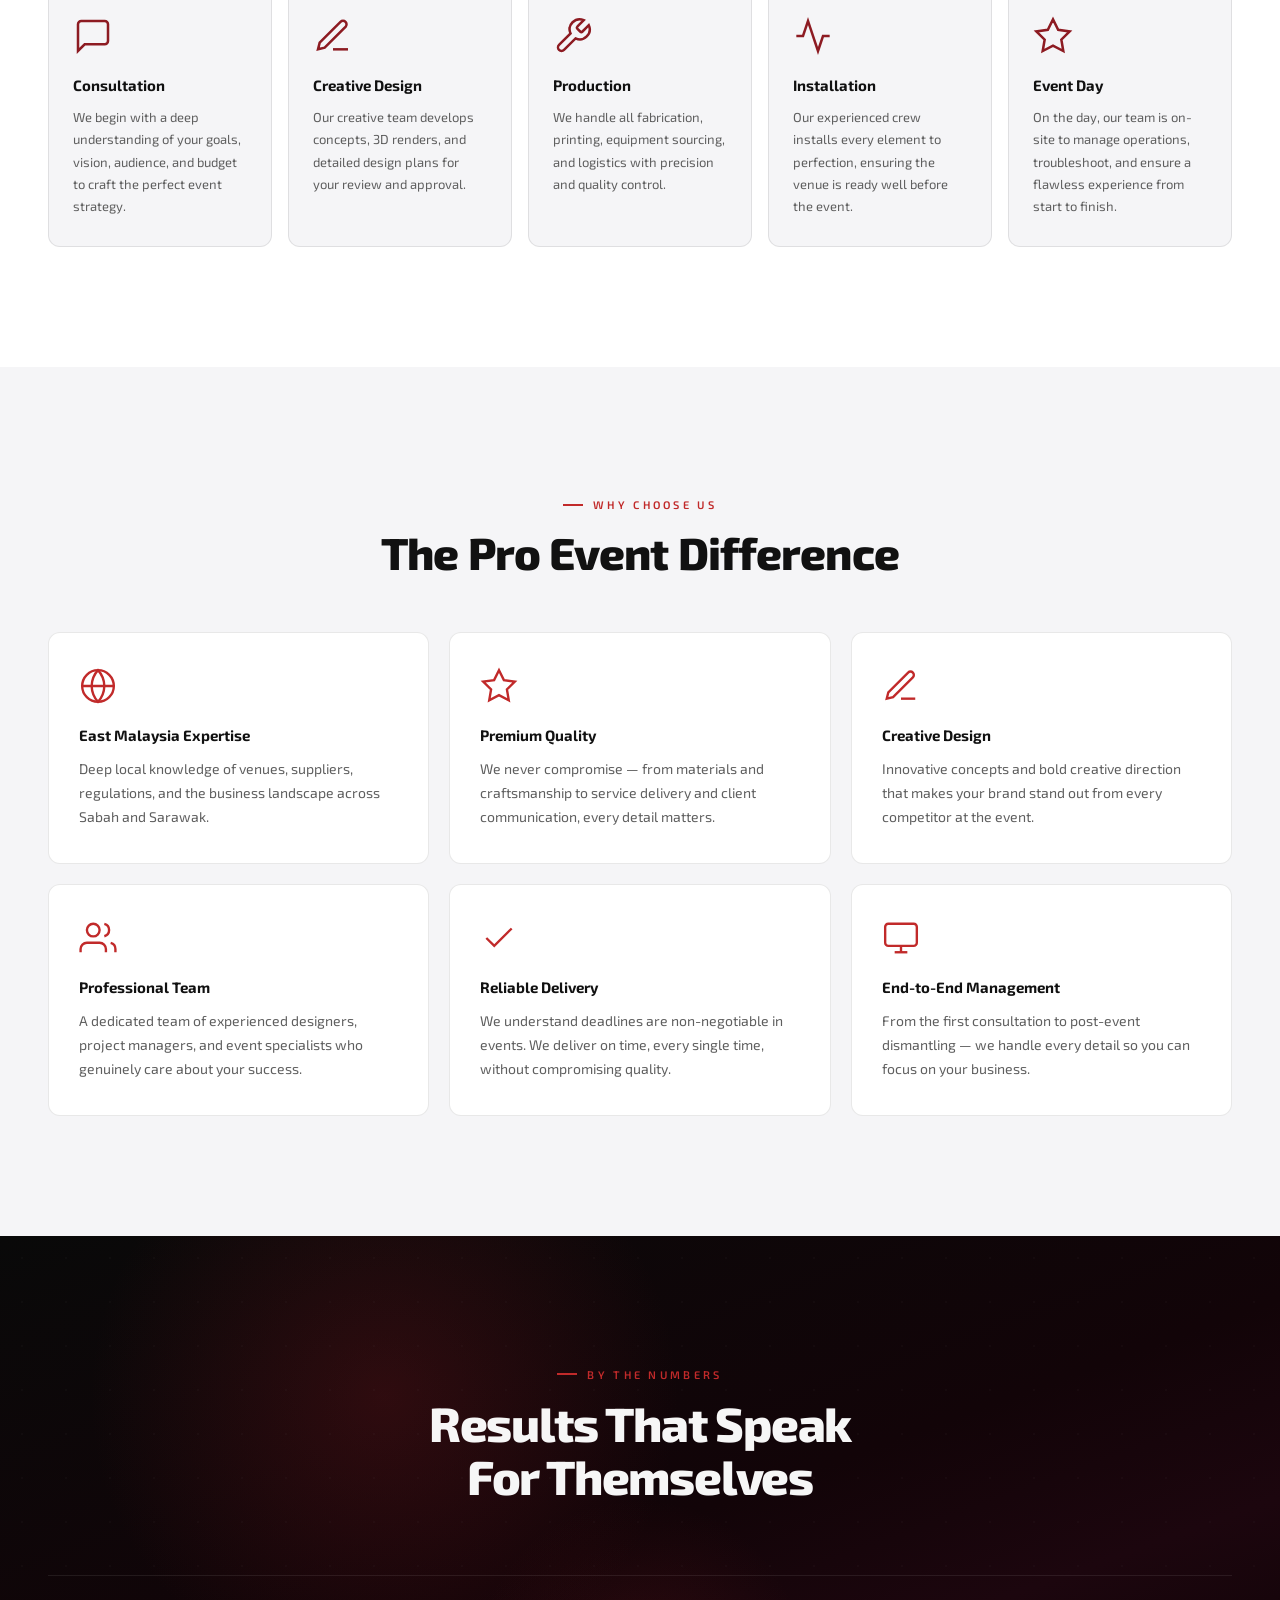
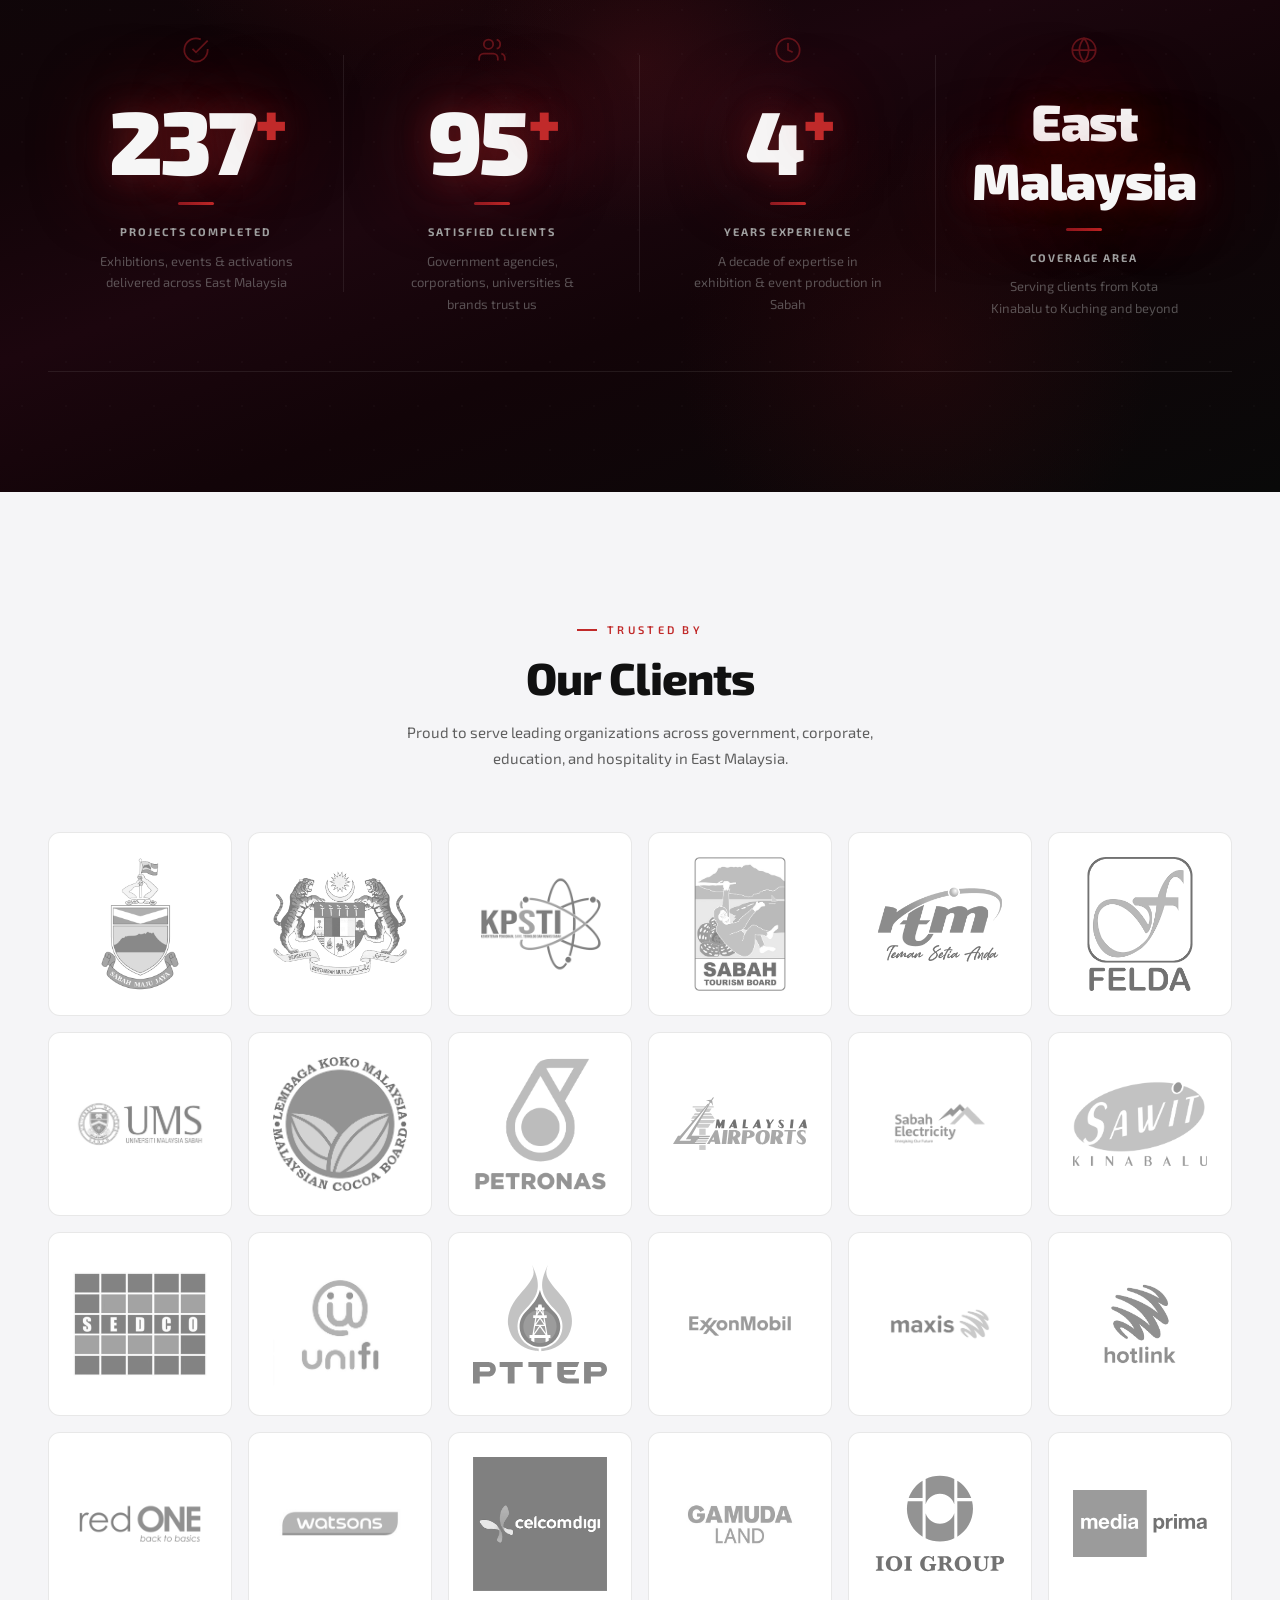
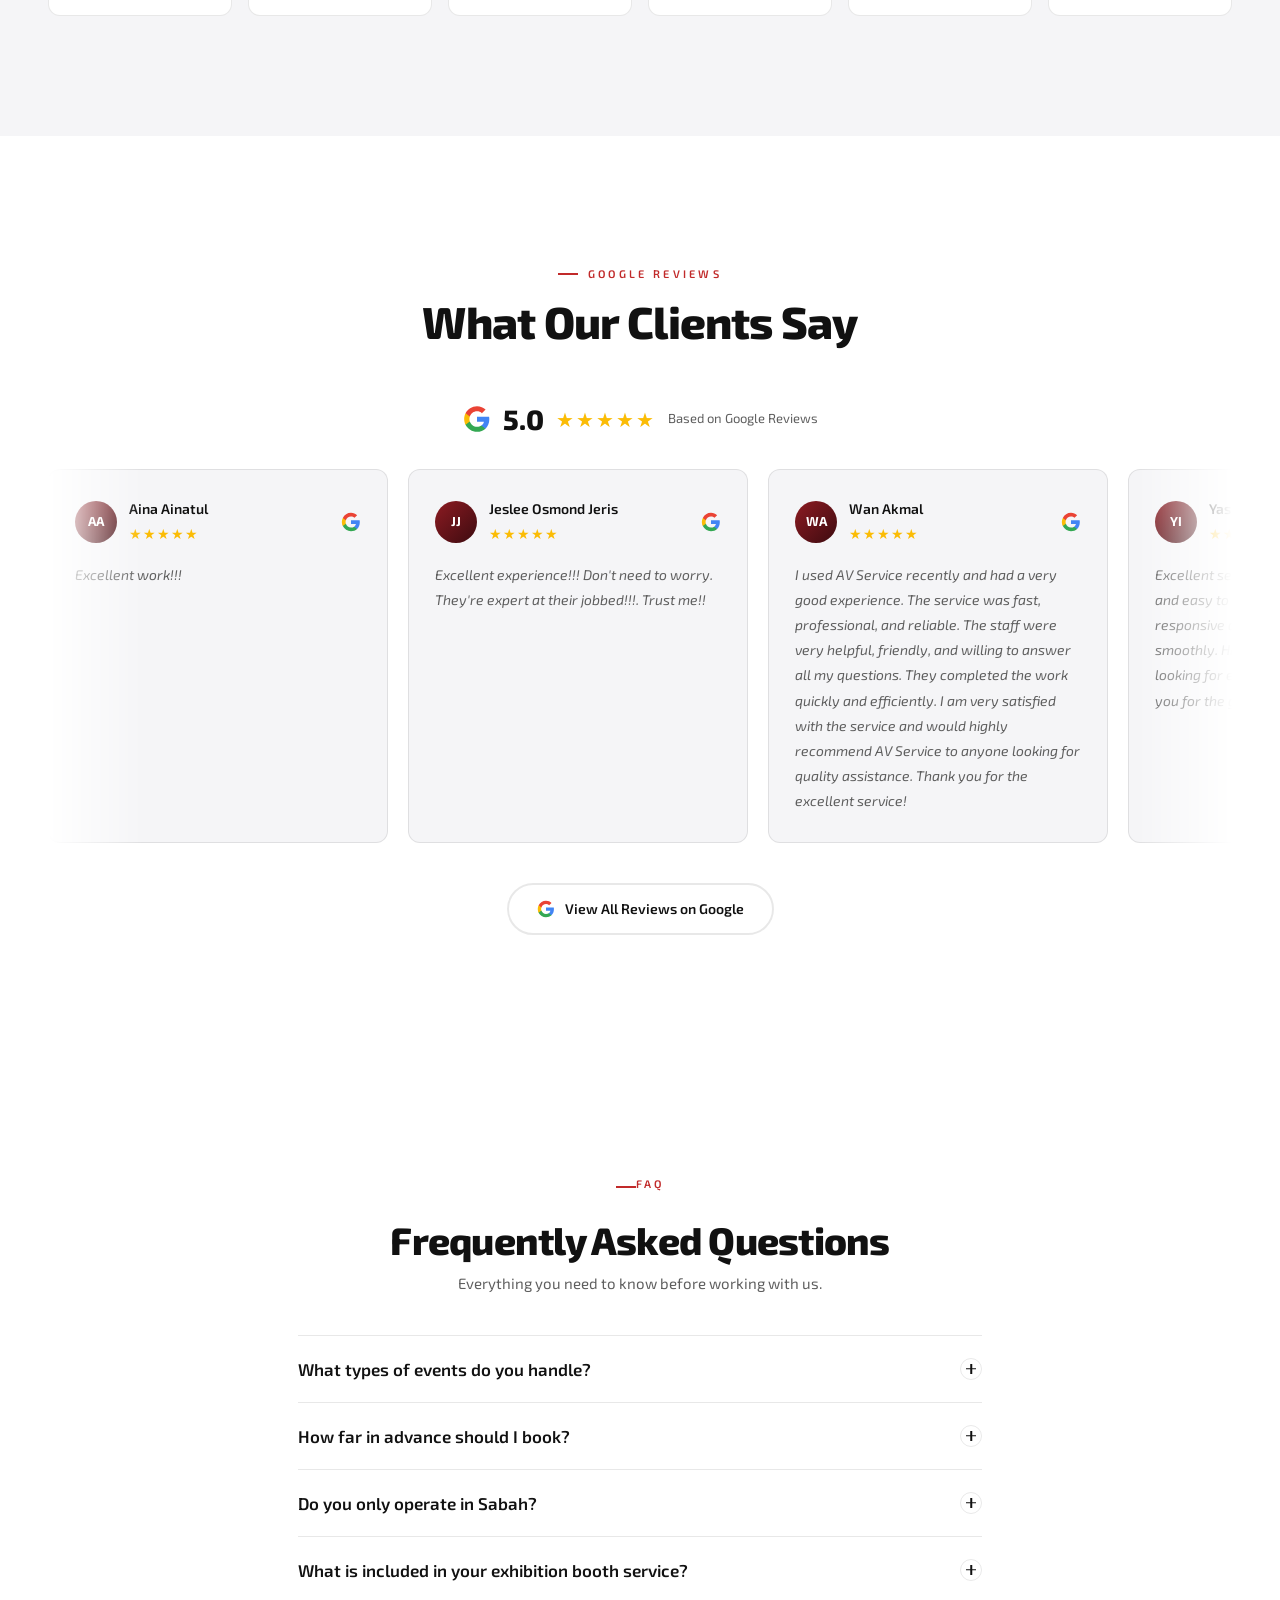
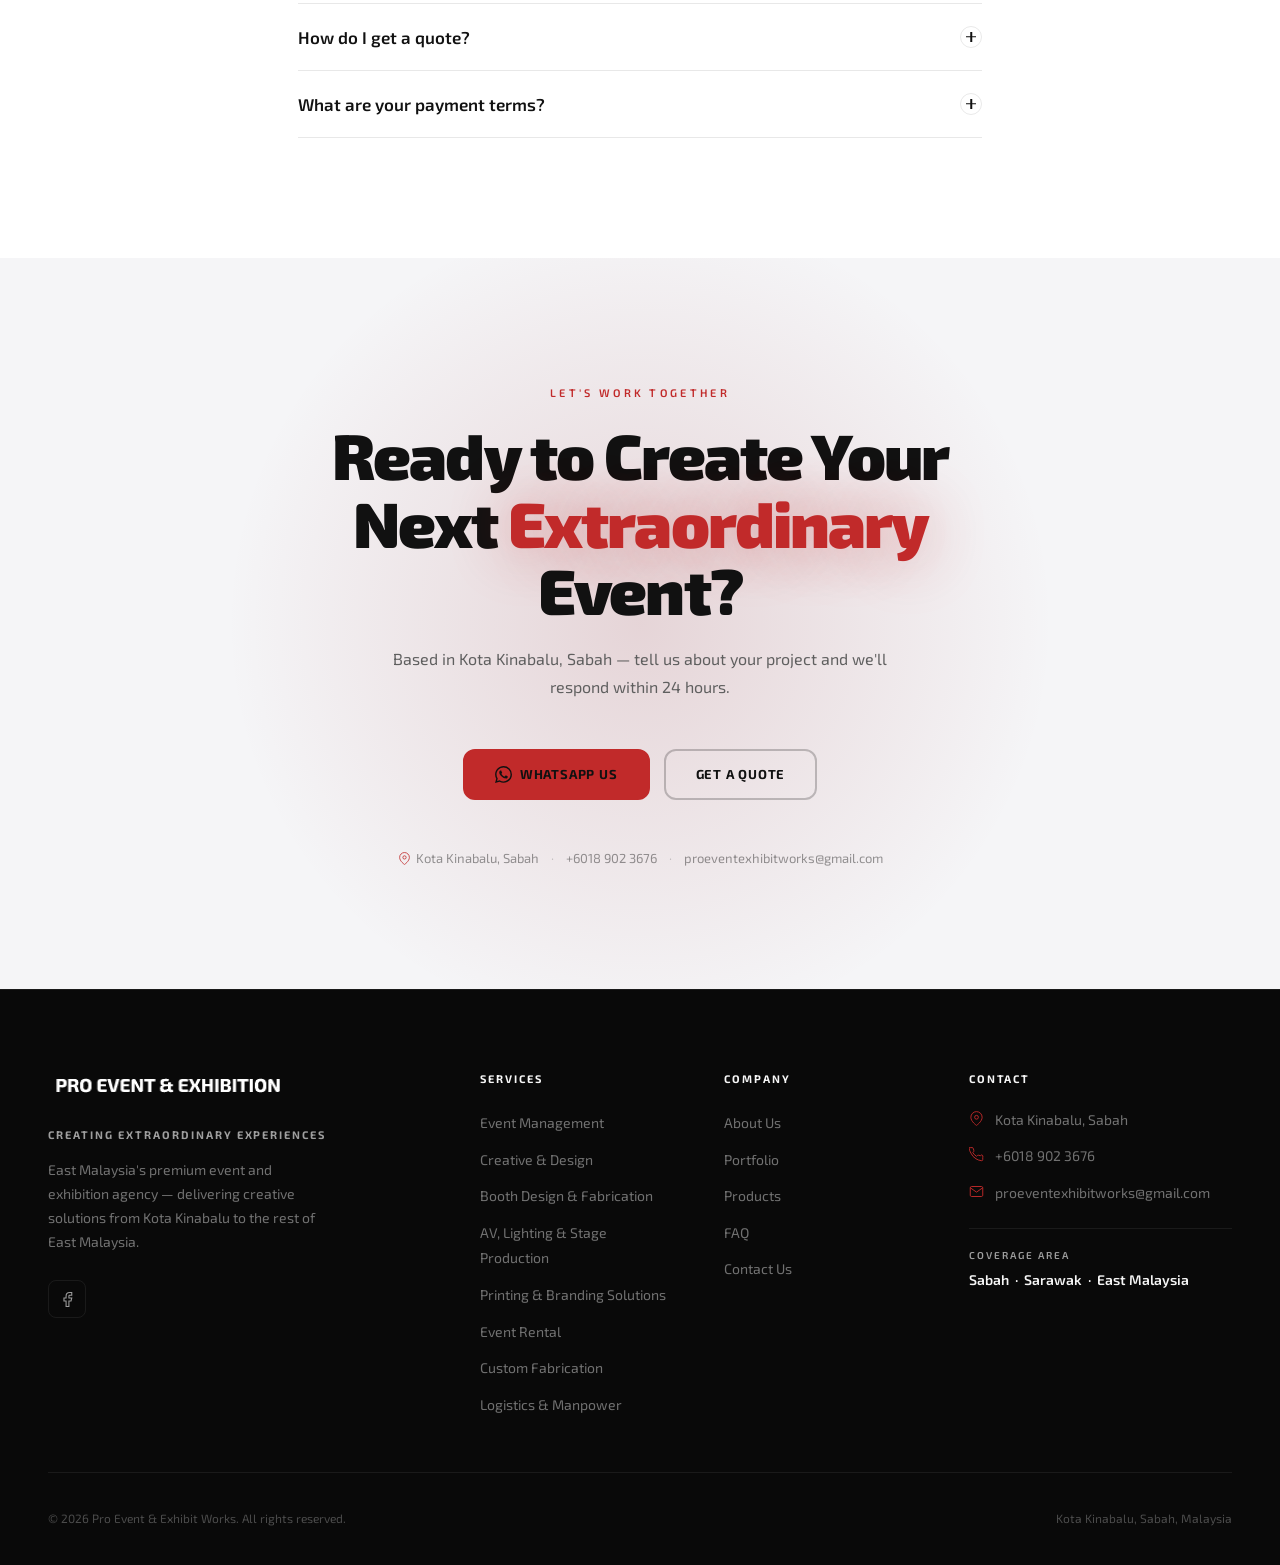
==== commit b922a1ca: "feat: add Google tag (gtag.js) to all pages Added Google Ads conversion tracking tag (AW-18288906556" ====
--- a/index.html
+++ b/index.html
@@ -68,6 +68,14 @@
       }
     }
     </script>
+    <!-- Google tag (gtag.js) -->
+    <script async src="https://www.googletagmanager.com/gtag/js?id=AW-18288906556"></script>
+    <script>
+      window.dataLayer = window.dataLayer || [];
+      function gtag(){dataLayer.push(arguments);}
+      gtag('js', new Date());
+      gtag('config', 'AW-18288906556');
+    </script>
 </head>
 <body>
 
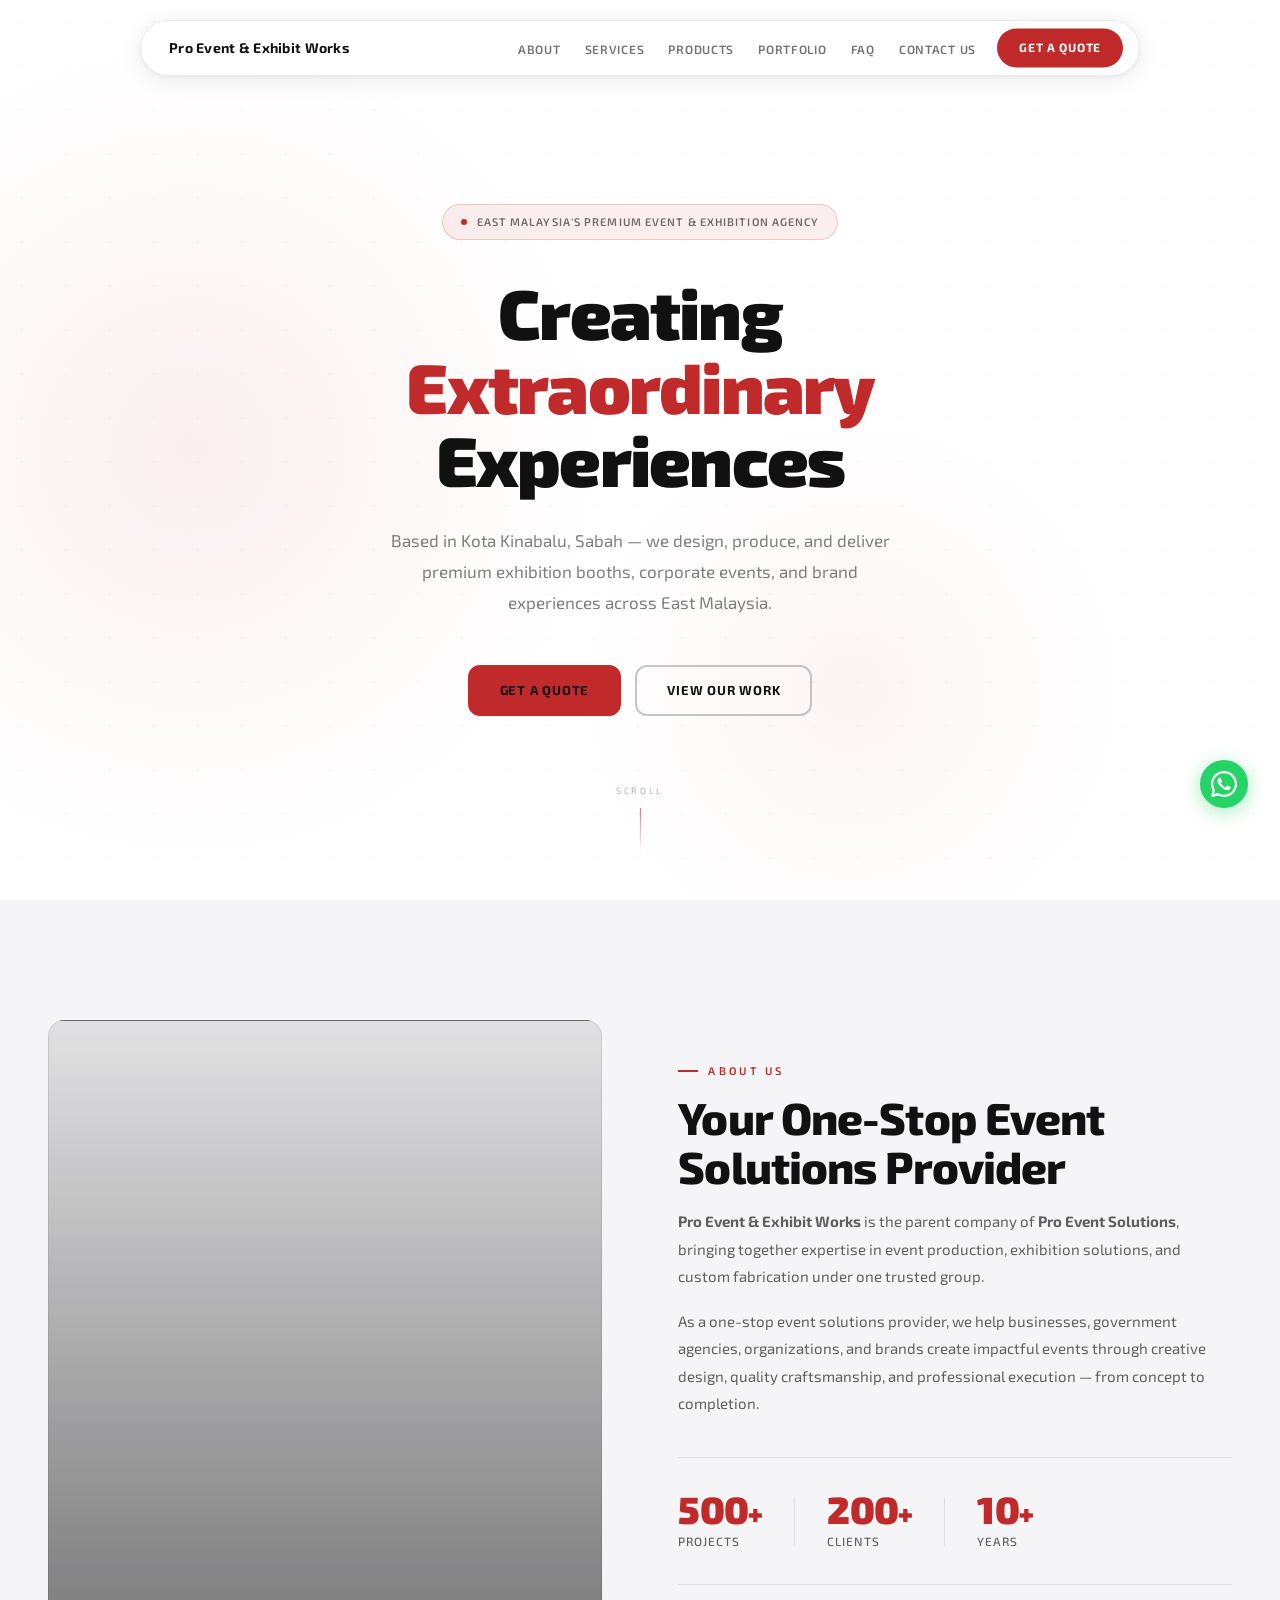
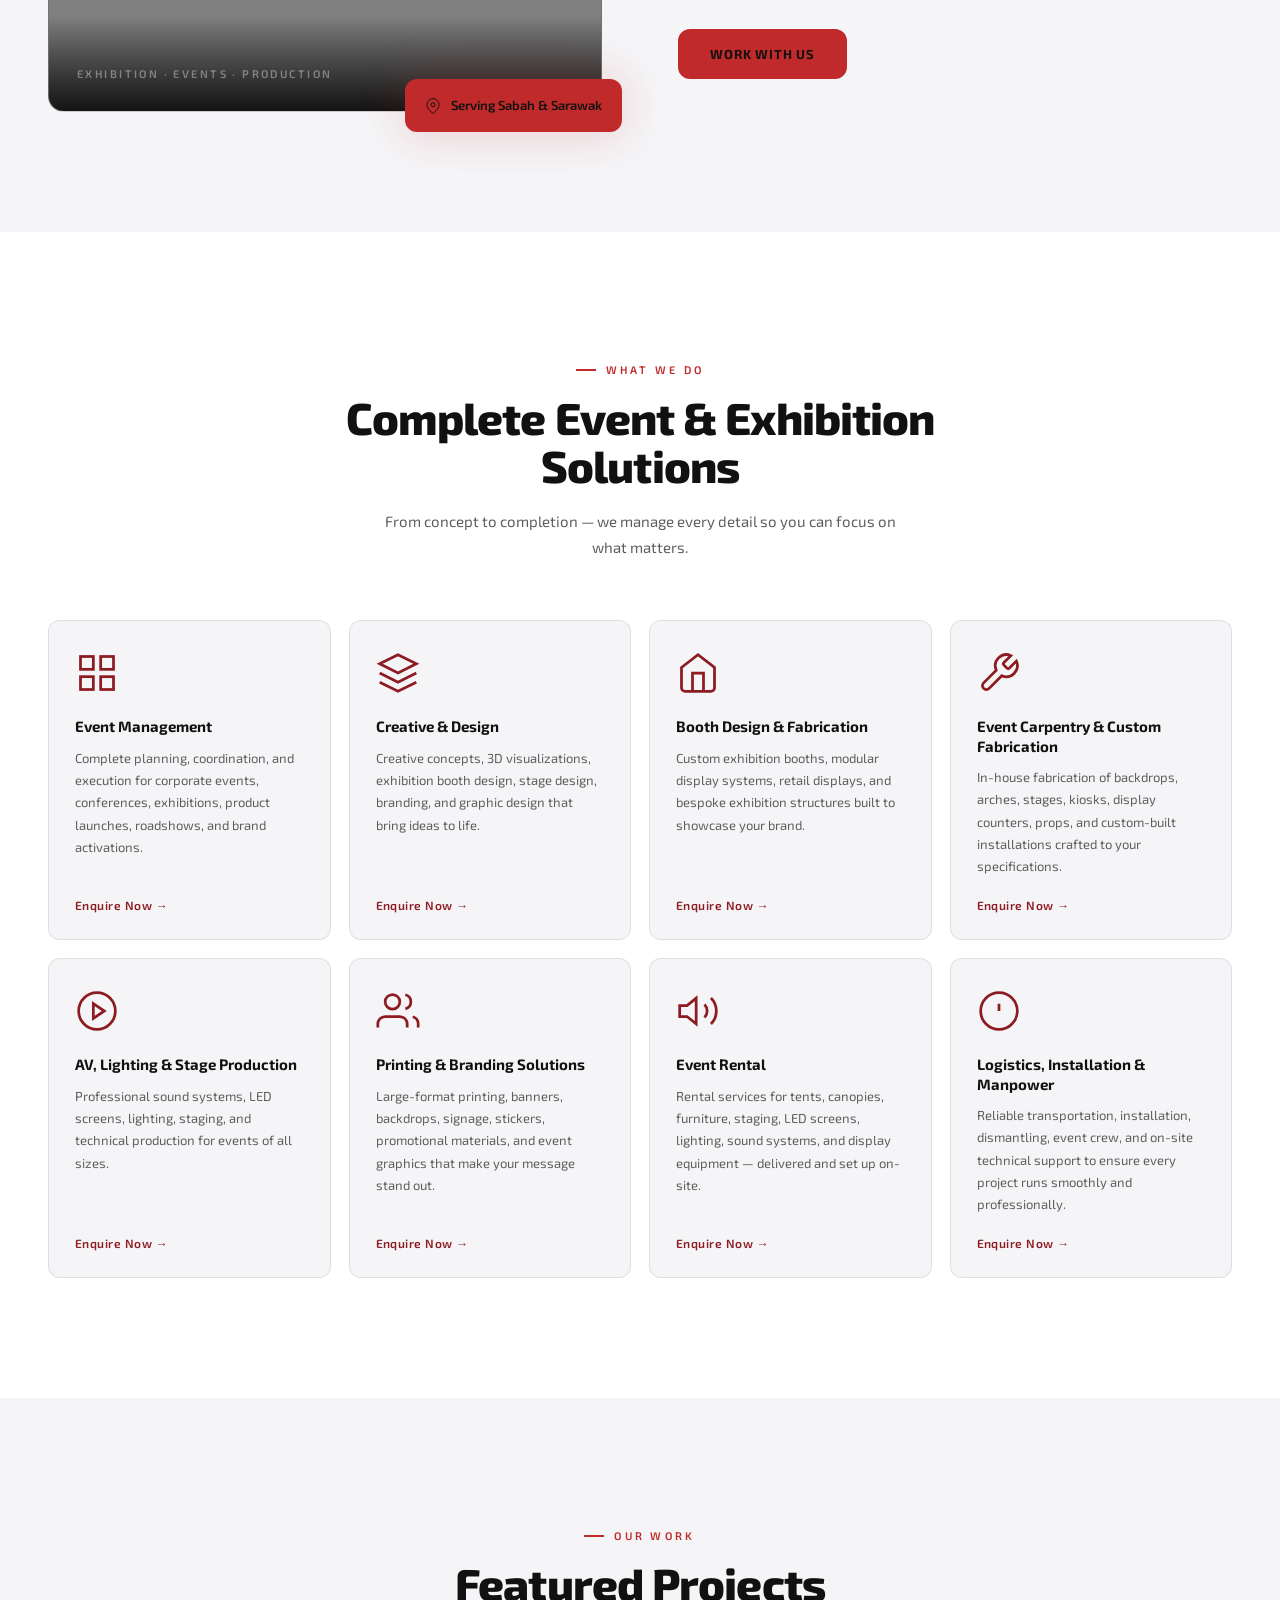
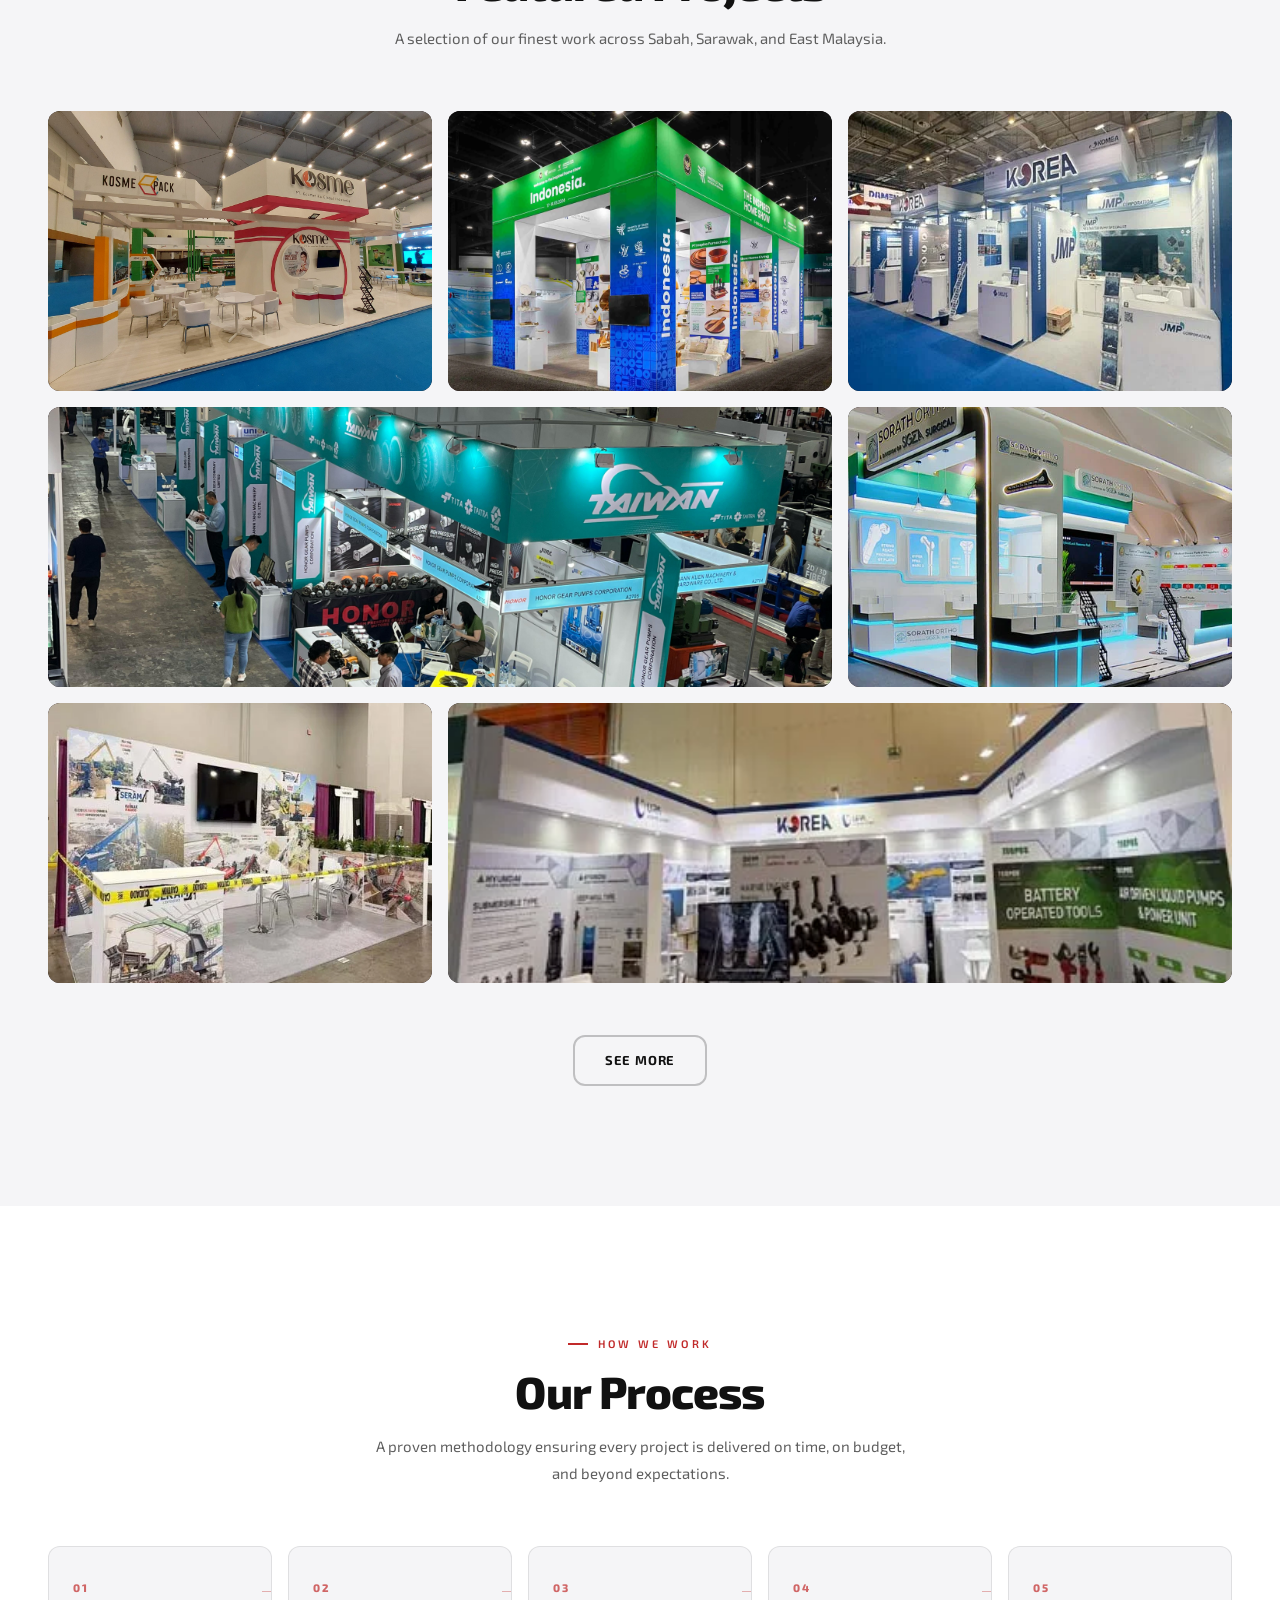
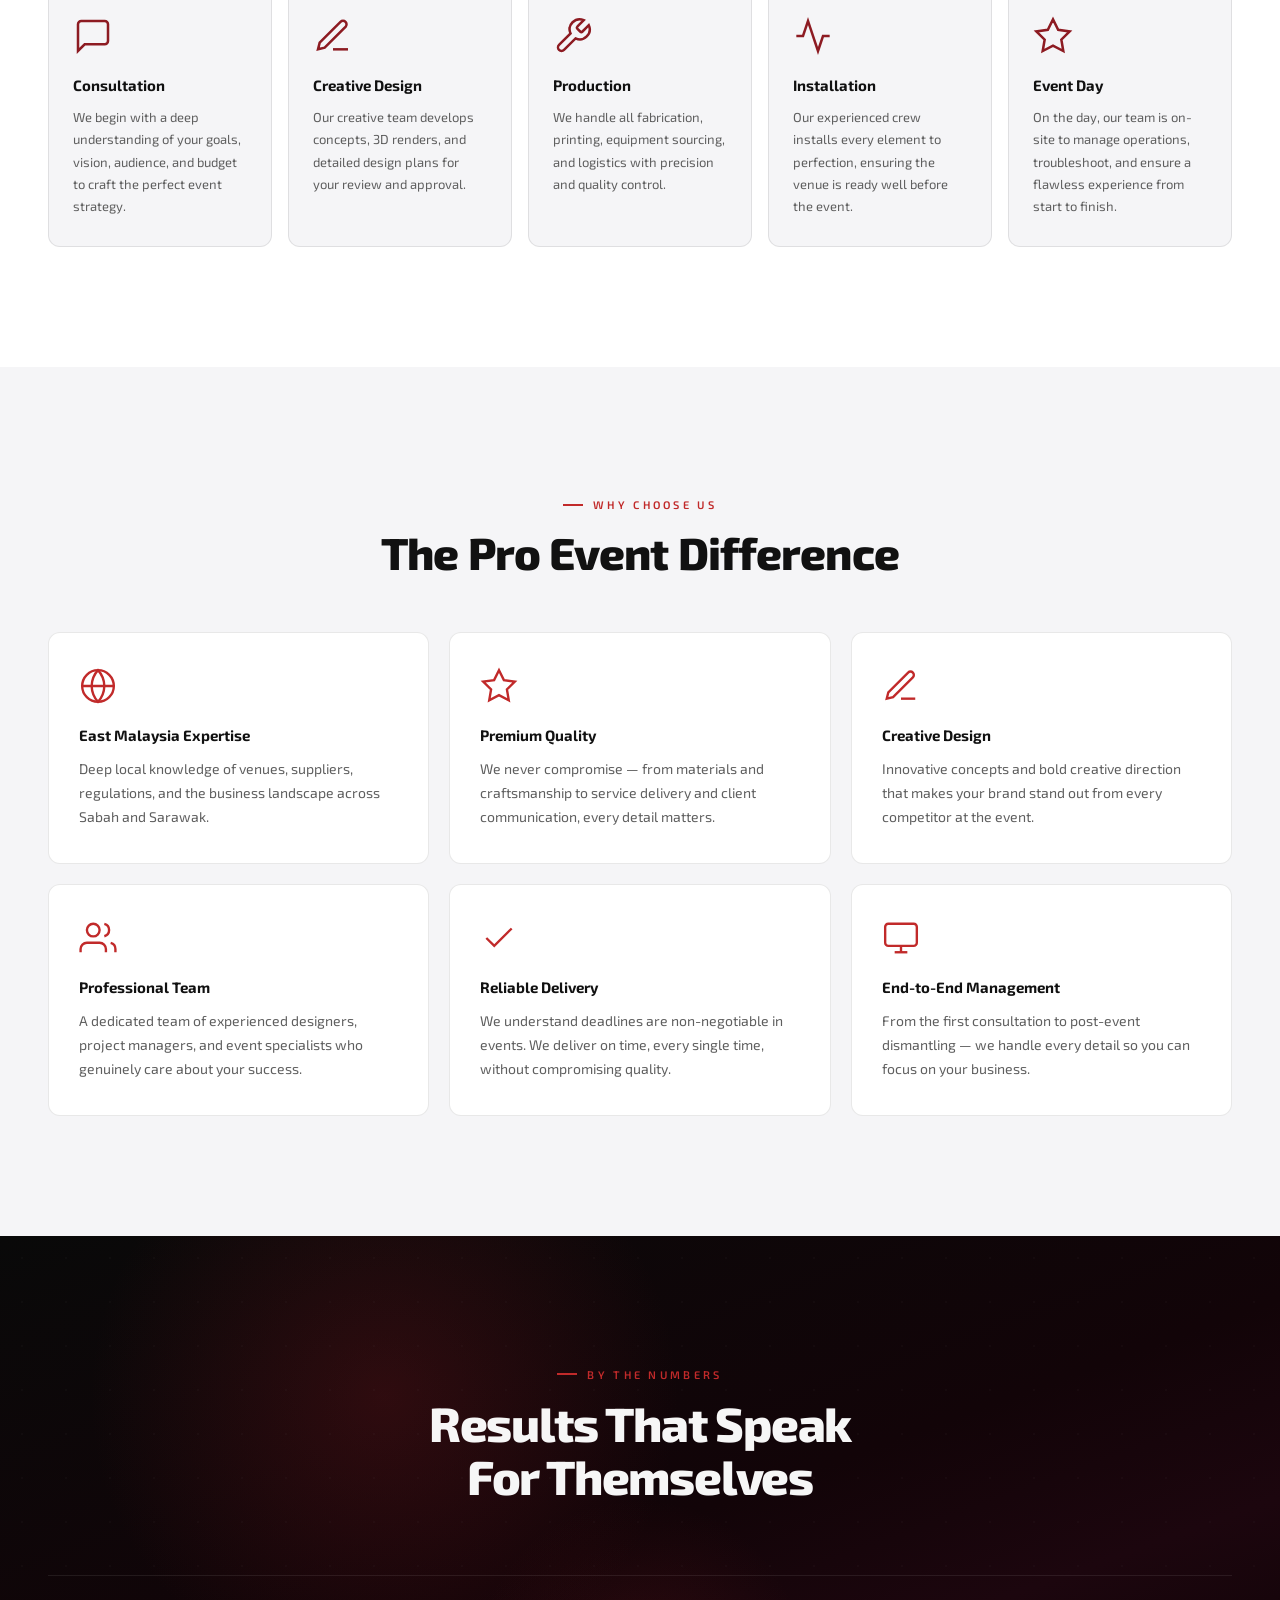
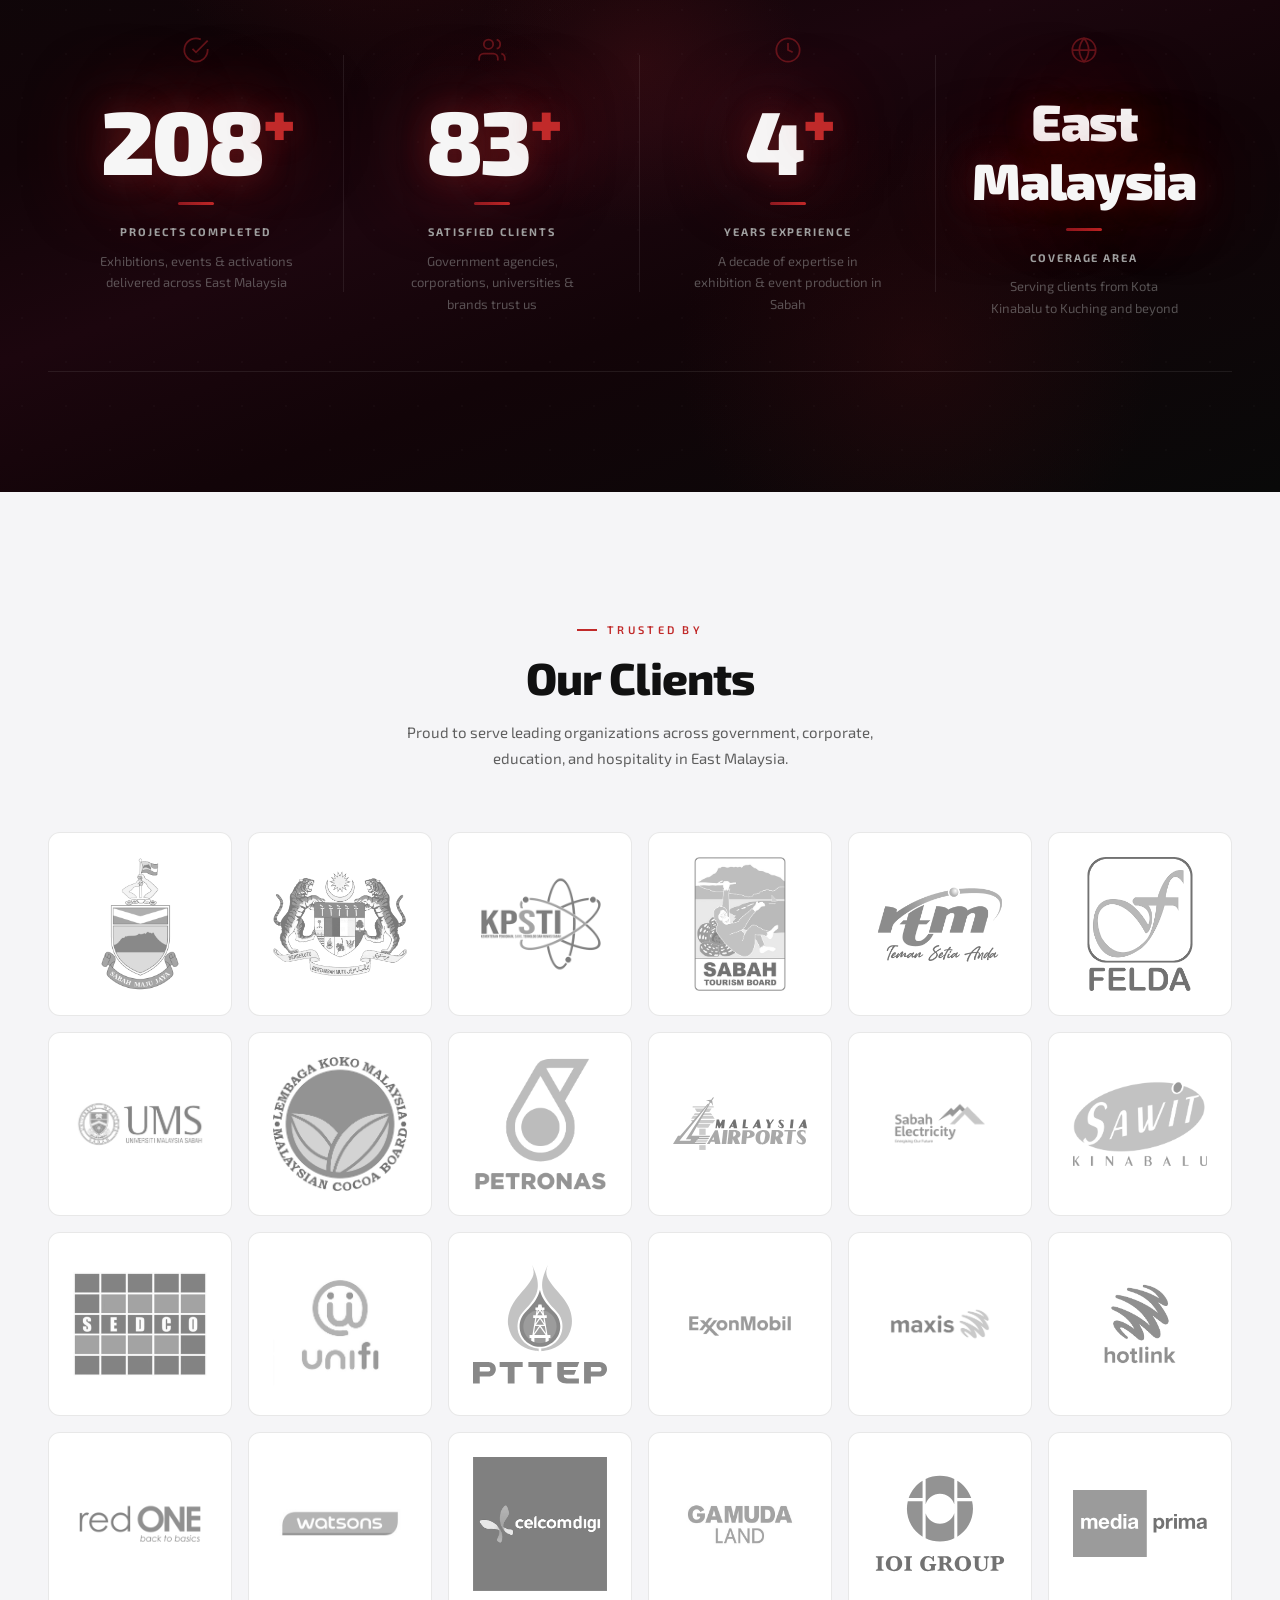
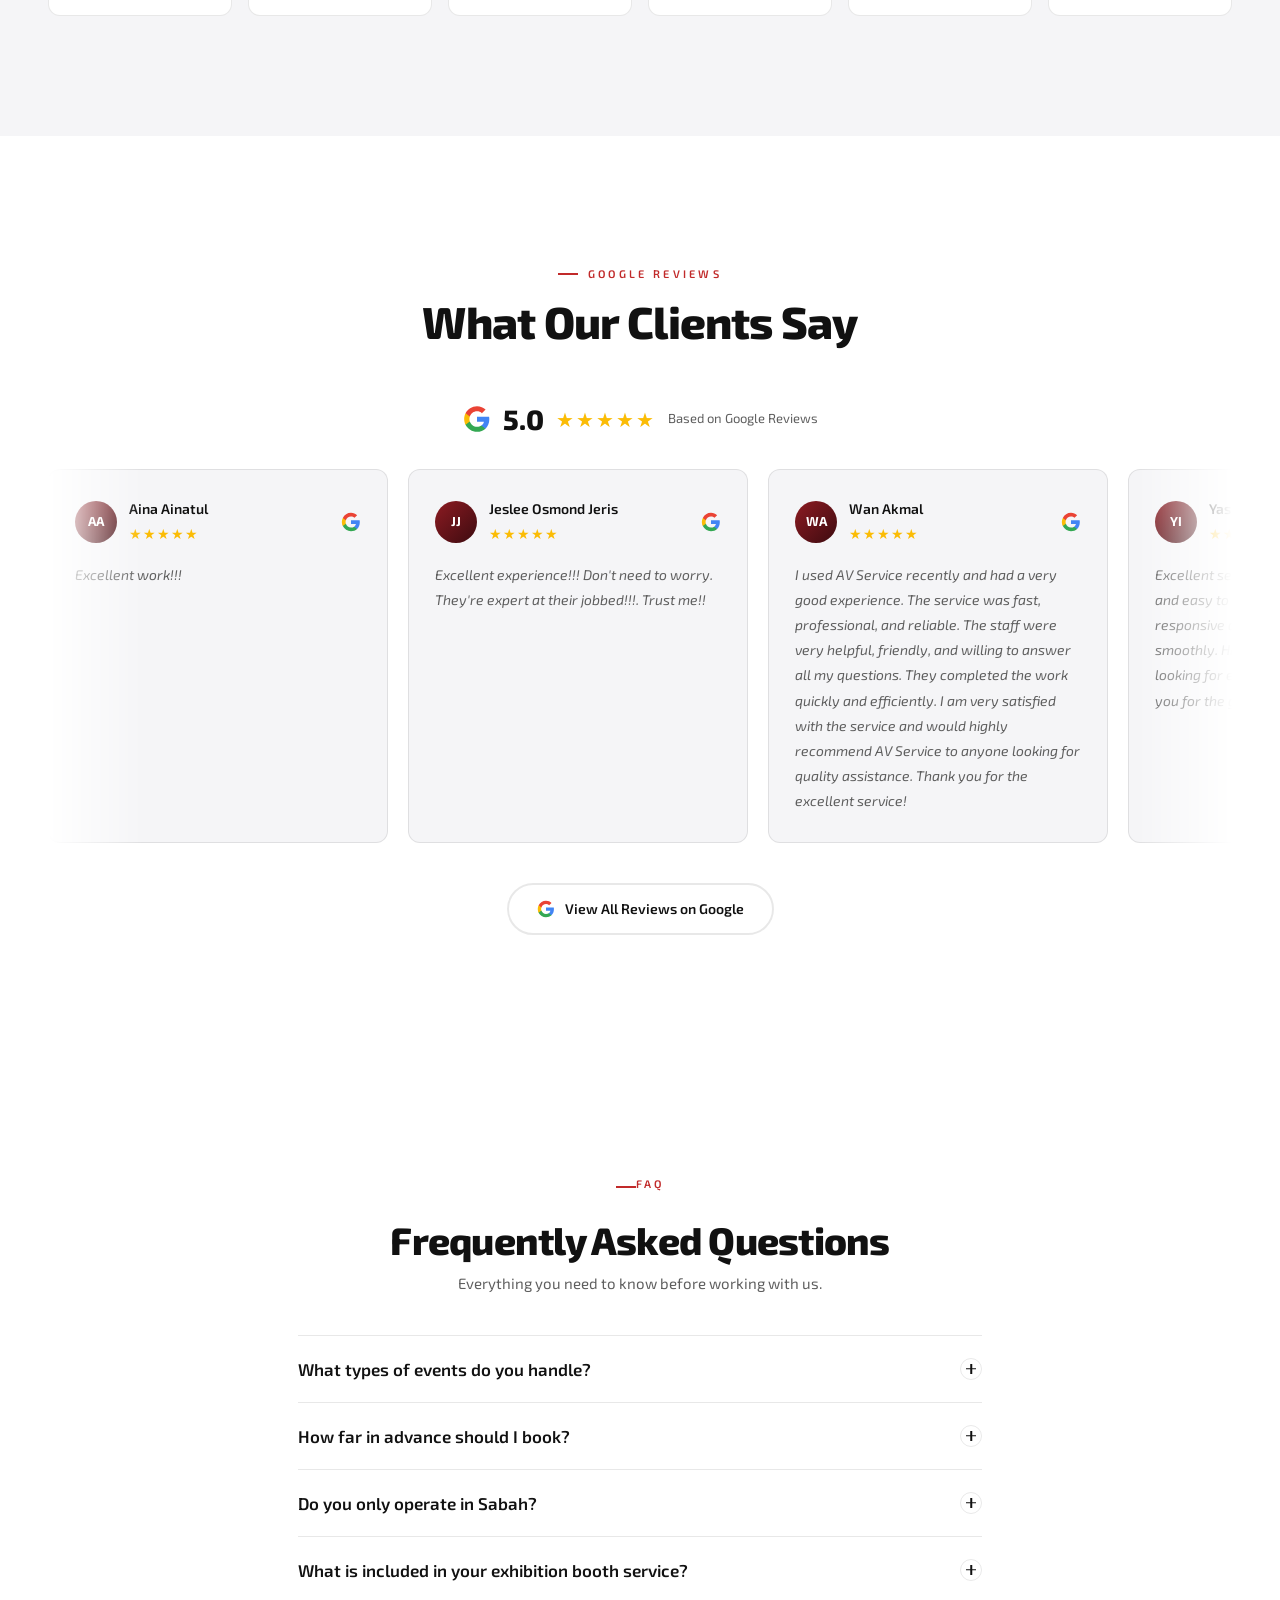
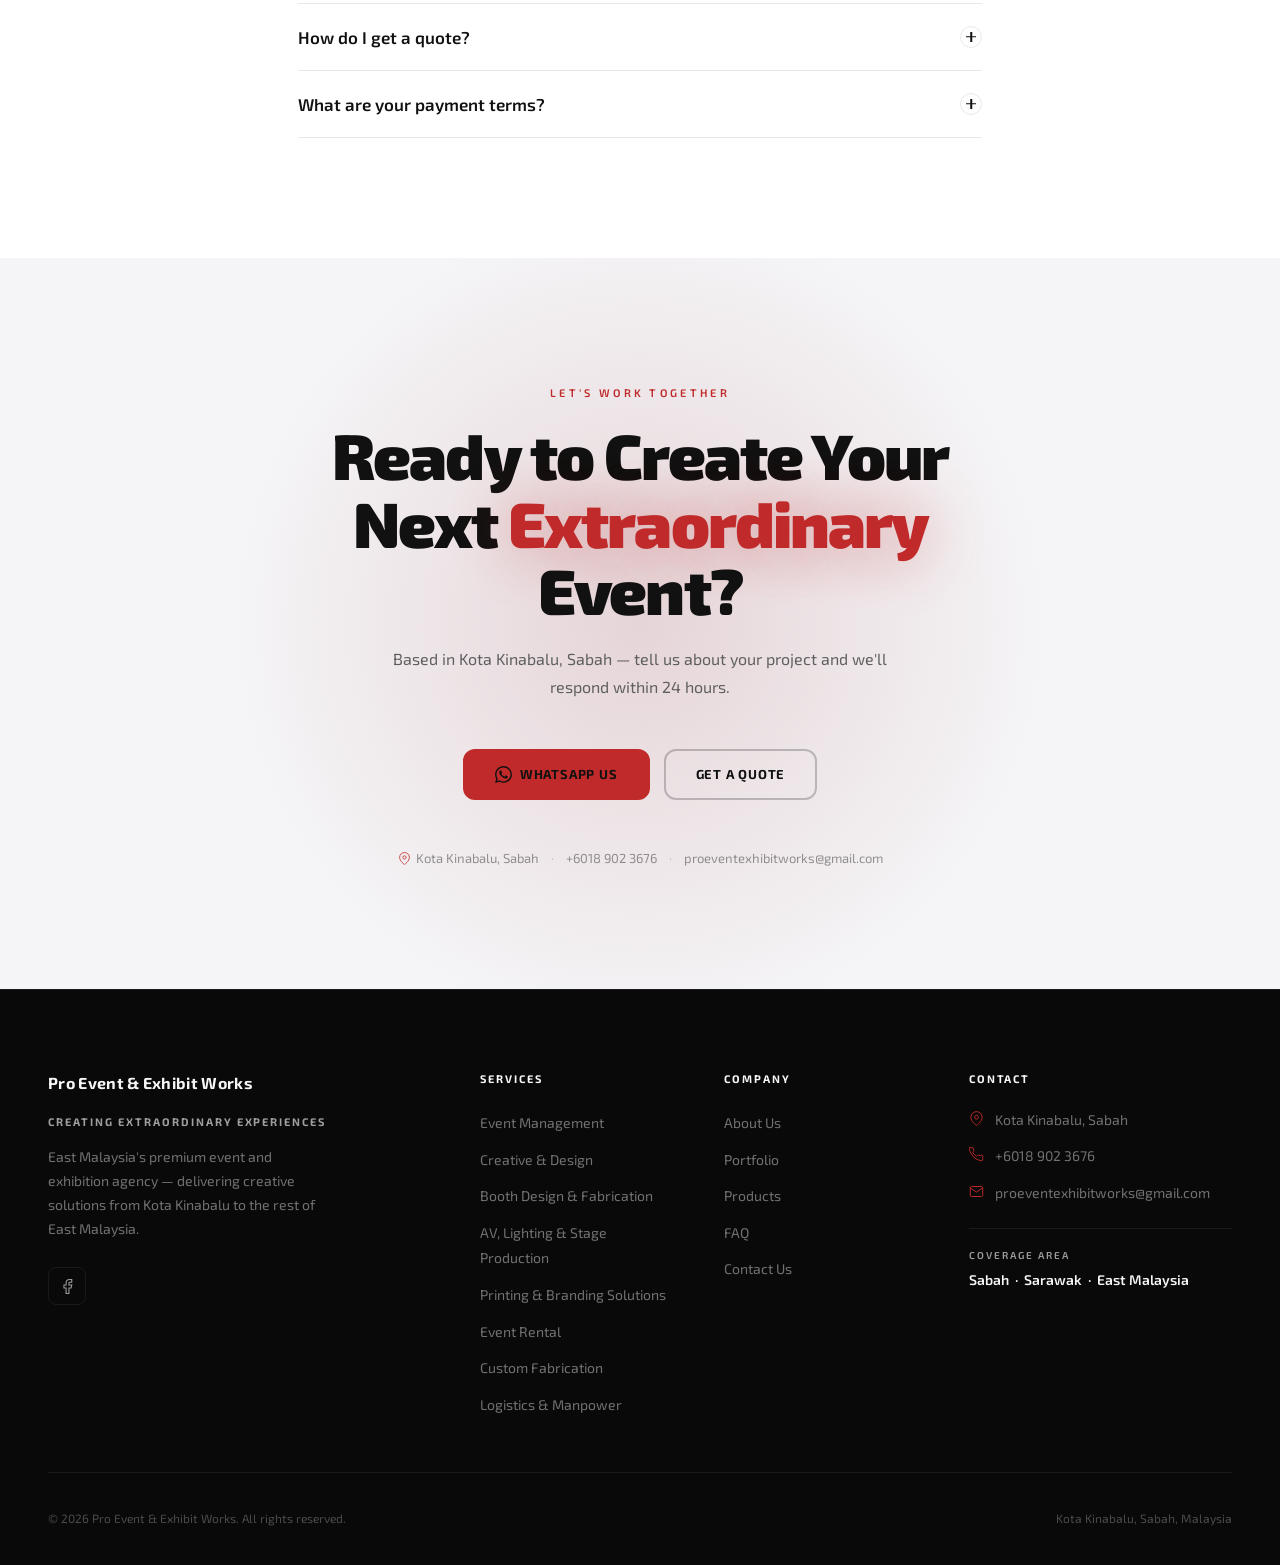
==== commit b57674b8: "feat: replace footer logo image with company name text" ====
--- a/index.html
+++ b/index.html
@@ -864,7 +864,7 @@
             <div class="footer__grid">
                 <div class="footer__brand">
                     <a href="index.html" class="footer__logo">
-                        <img src="logo/LOGO COMPANY.png" alt="Pro Event &amp; Exhibit Works" class="footer__logo-img">
+                        <span class="footer__logo-name">Pro Event &amp; Exhibit Works</span>
                     </a>
                     <p class="footer__tagline">Creating Extraordinary Experiences</p>
                     <p class="footer__desc">East Malaysia's premium event and exhibition agency — delivering creative solutions from Kota Kinabalu to the rest of East Malaysia.</p>
--- a/css/style.css
+++ b/css/style.css
@@ -1931,7 +1931,13 @@
 }
 
 .footer__logo { margin-bottom: 18px; display: inline-block; }
-.footer__logo-img { height: 32px; width: auto; display: block; object-fit: contain; filter: brightness(0) invert(1); }
+.footer__logo-name {
+    font-size: 16px;
+    font-weight: 700;
+    color: var(--white);
+    letter-spacing: 0.02em;
+    white-space: nowrap;
+}
 .footer__tagline {
     font-family: var(--font-head);
     font-size: 11px;
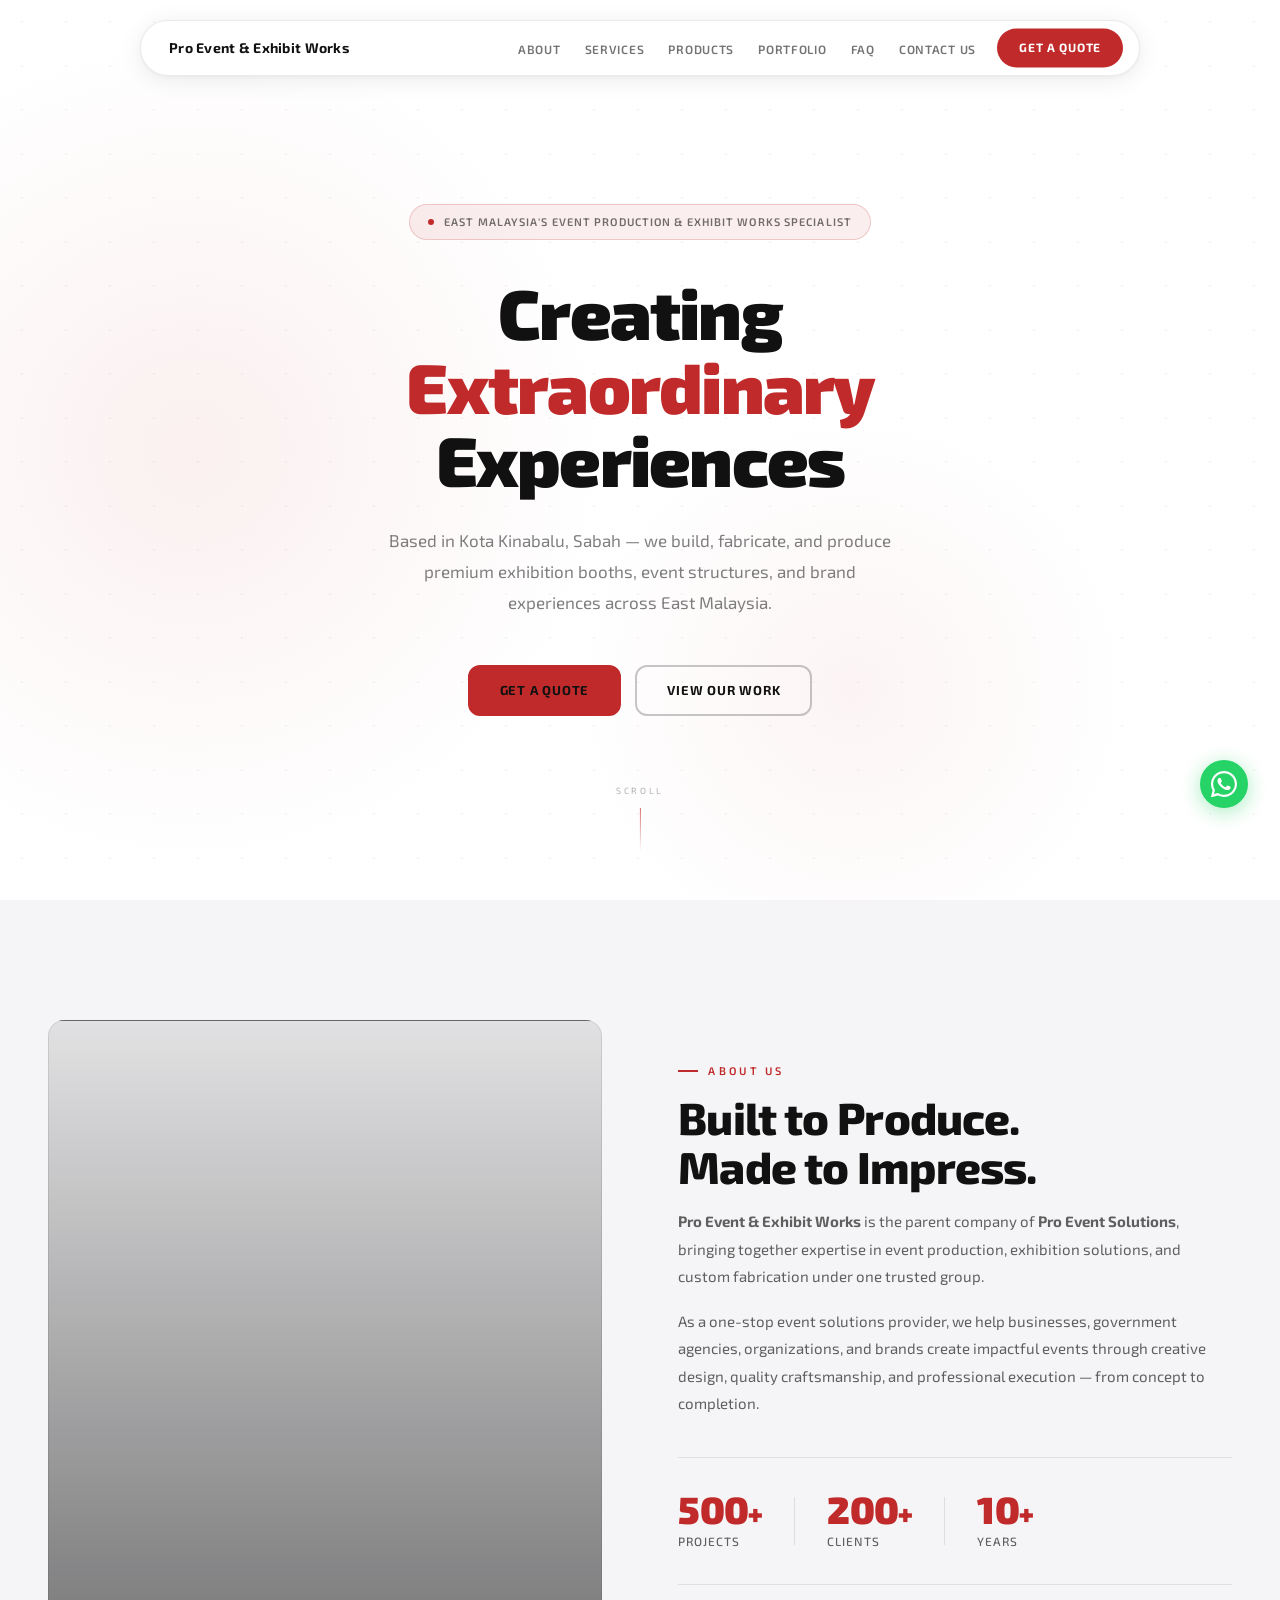
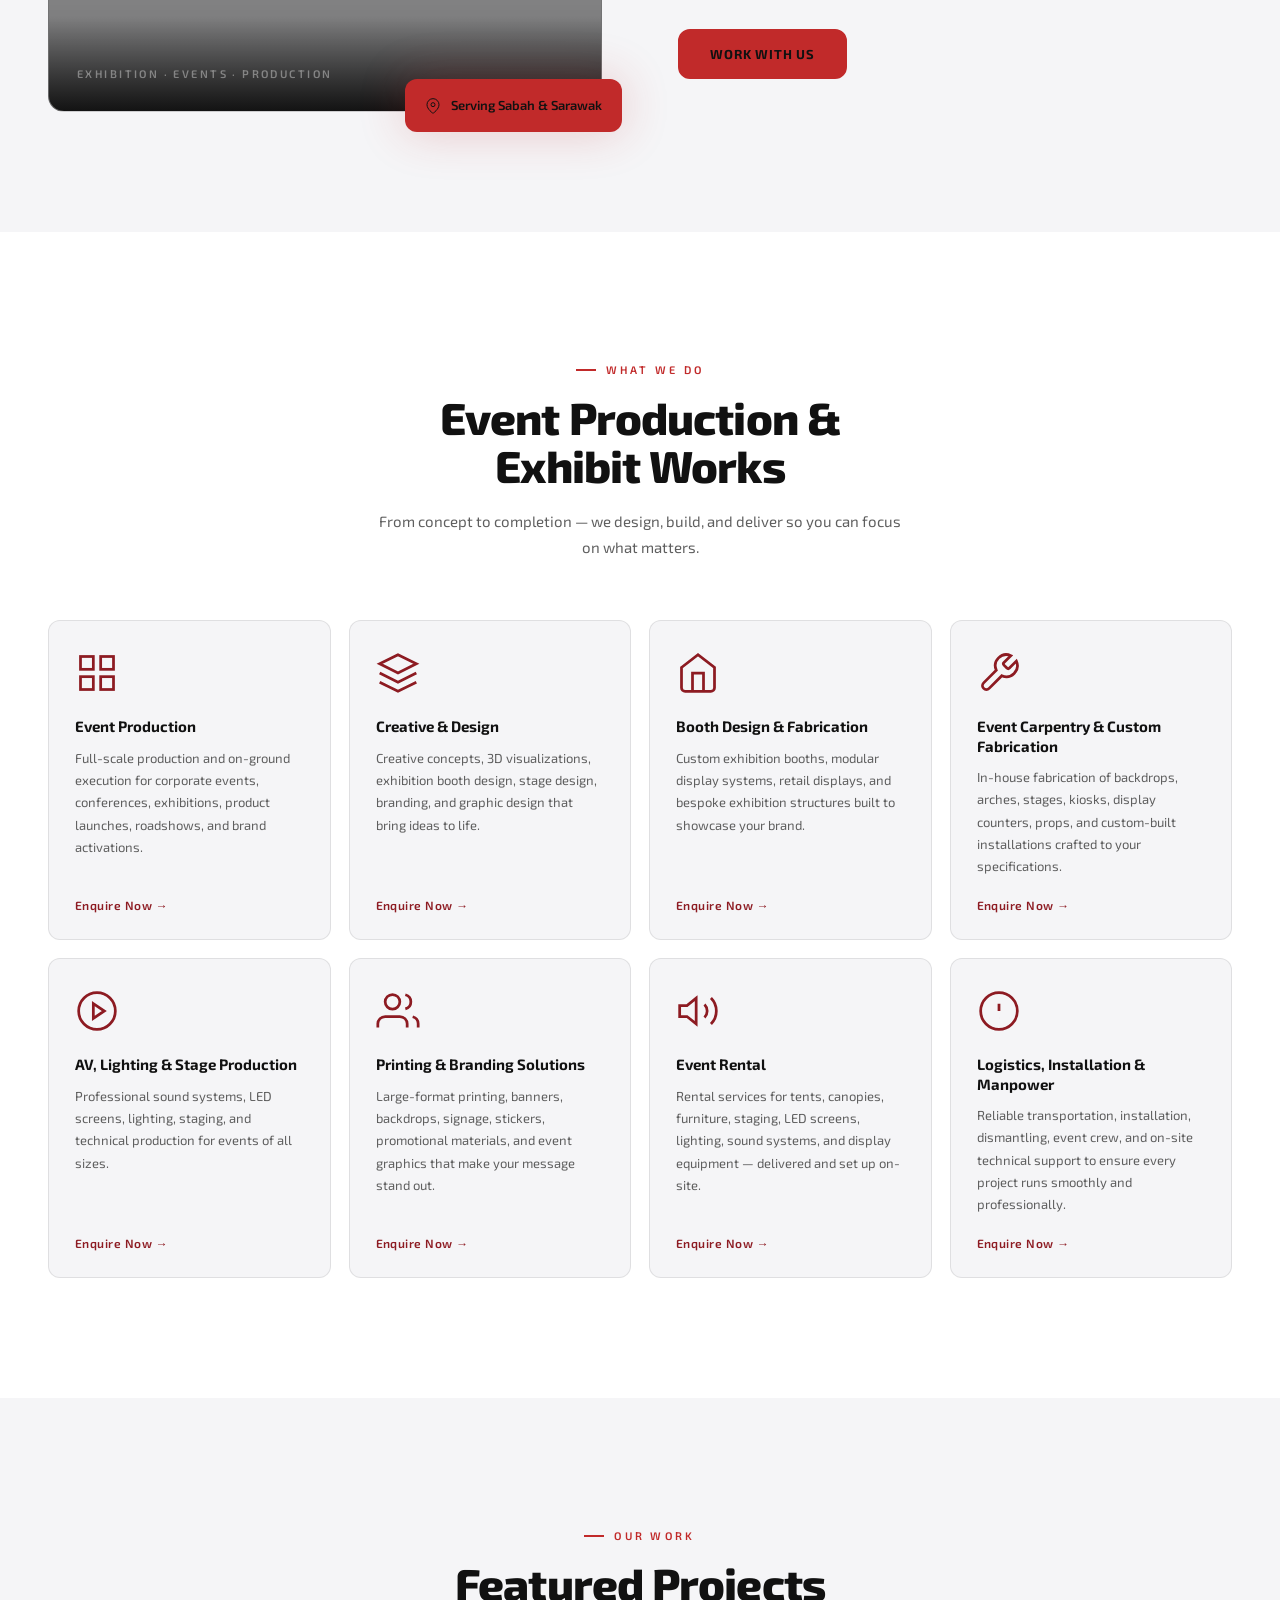
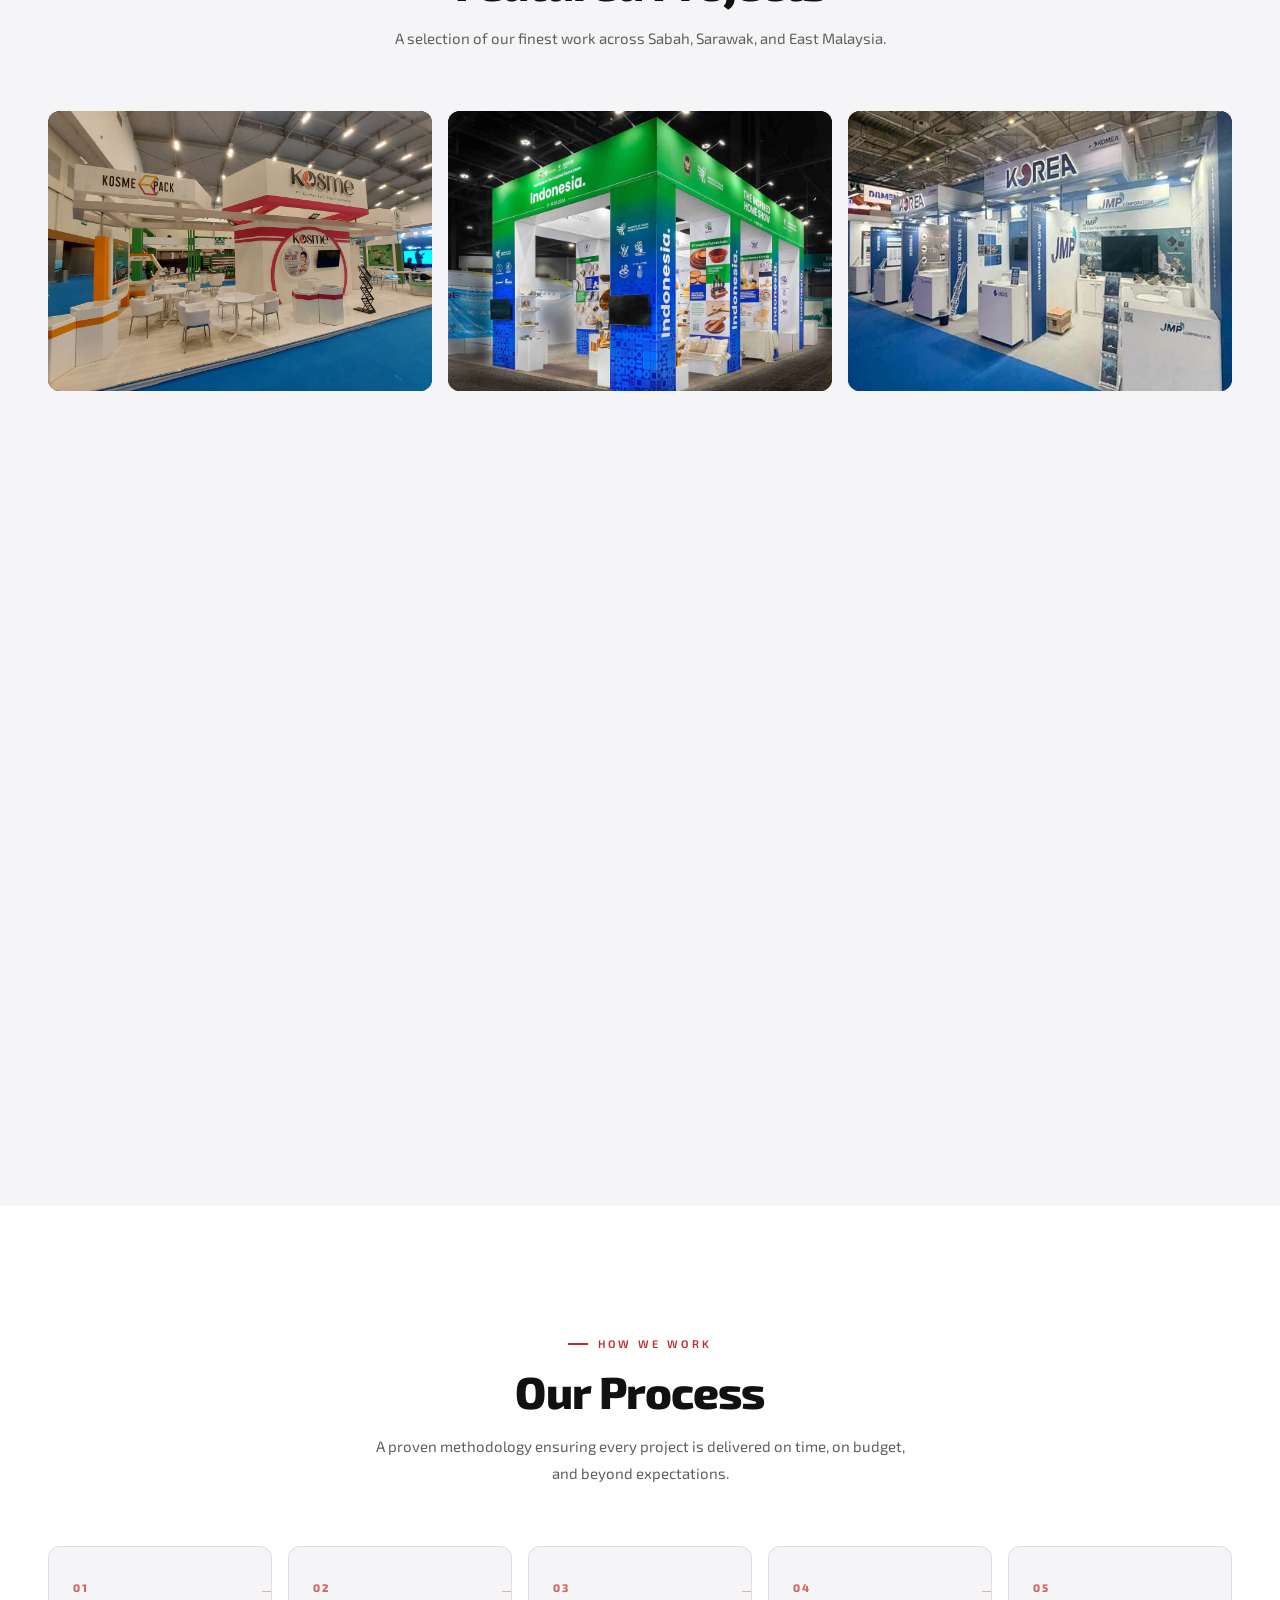
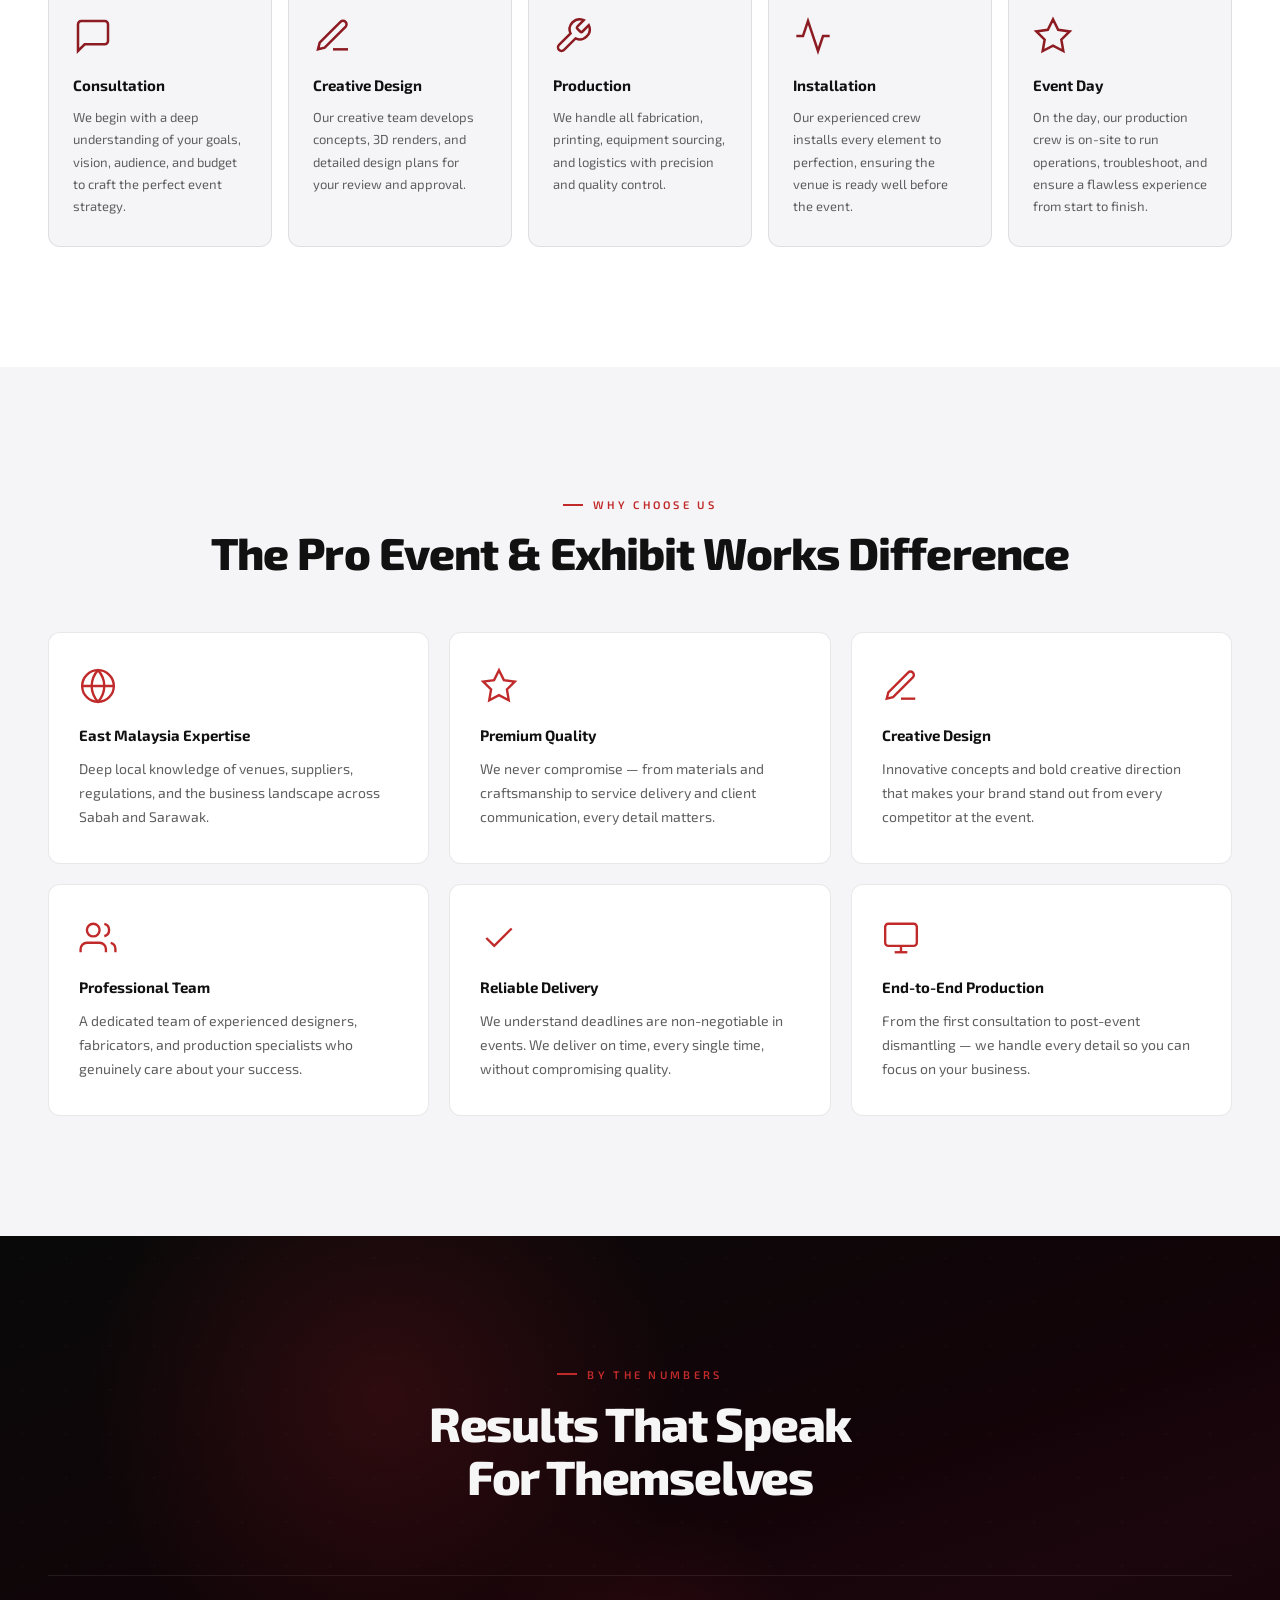
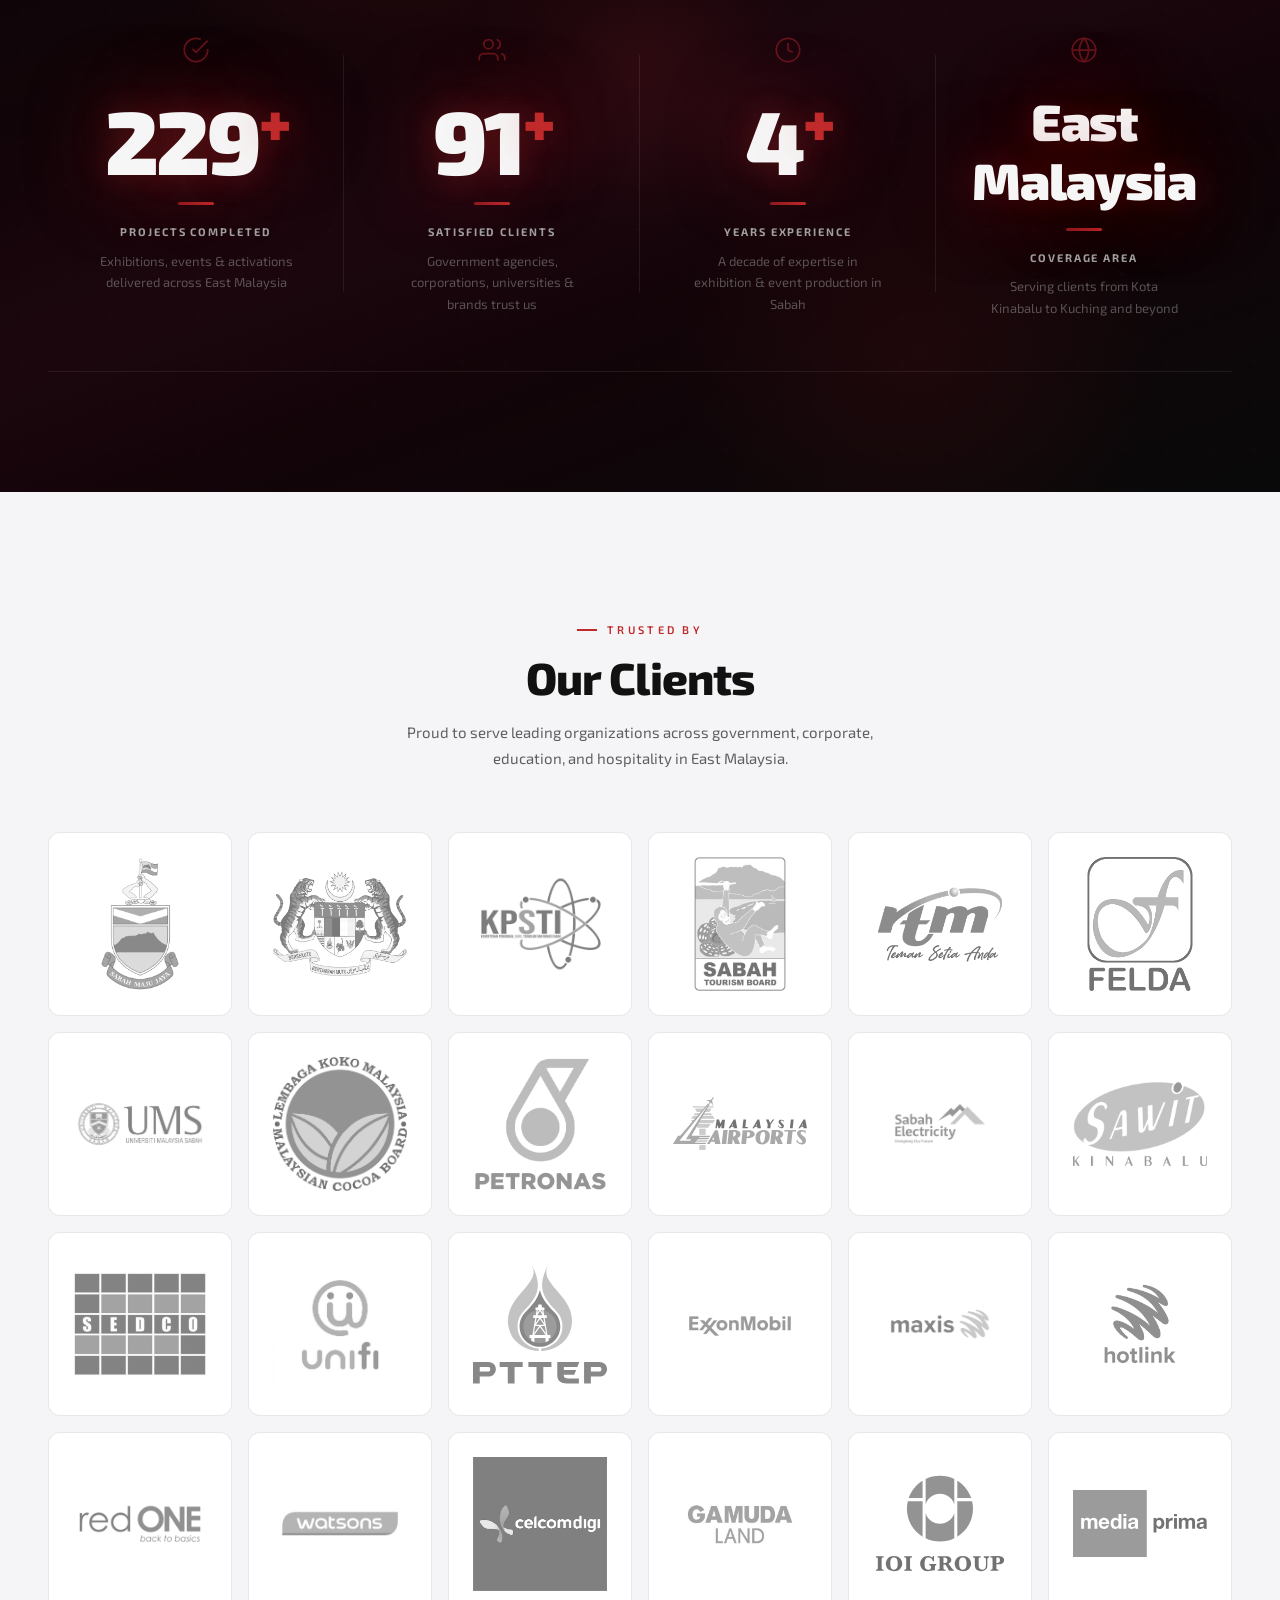
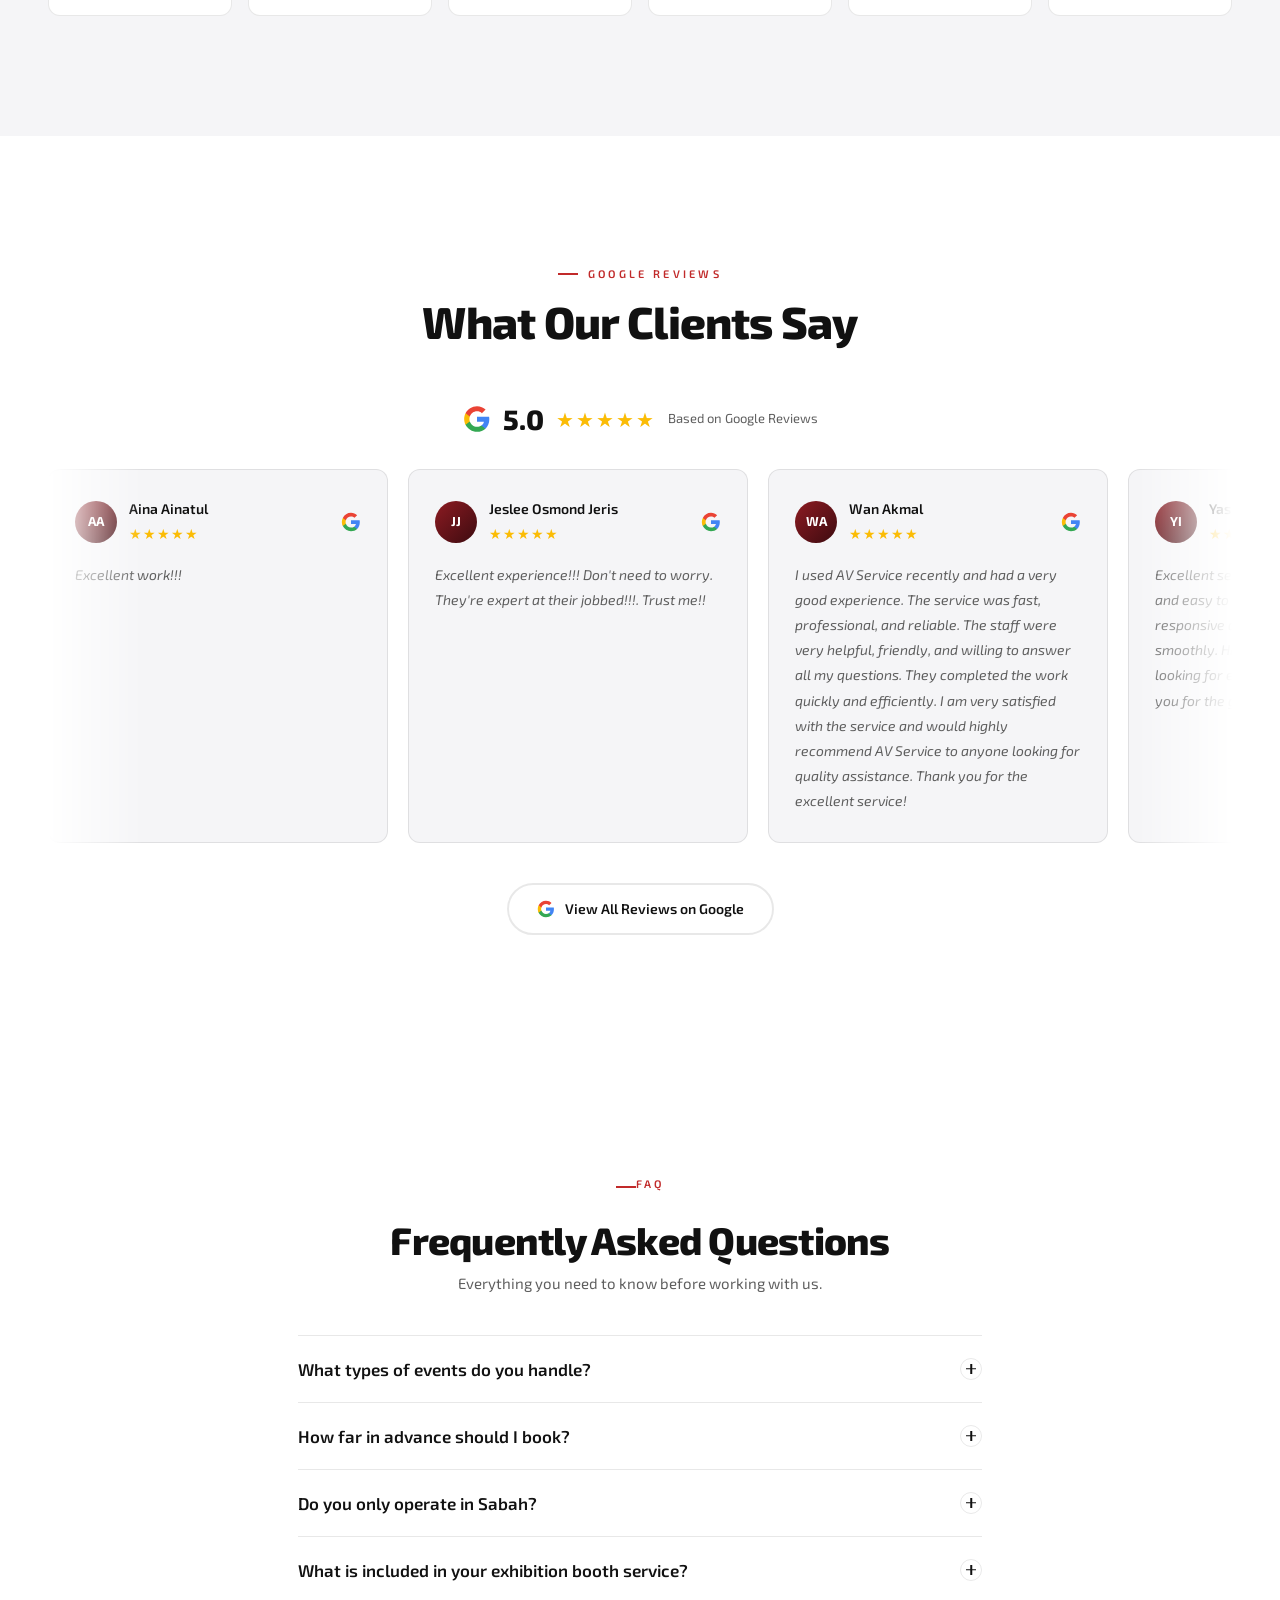
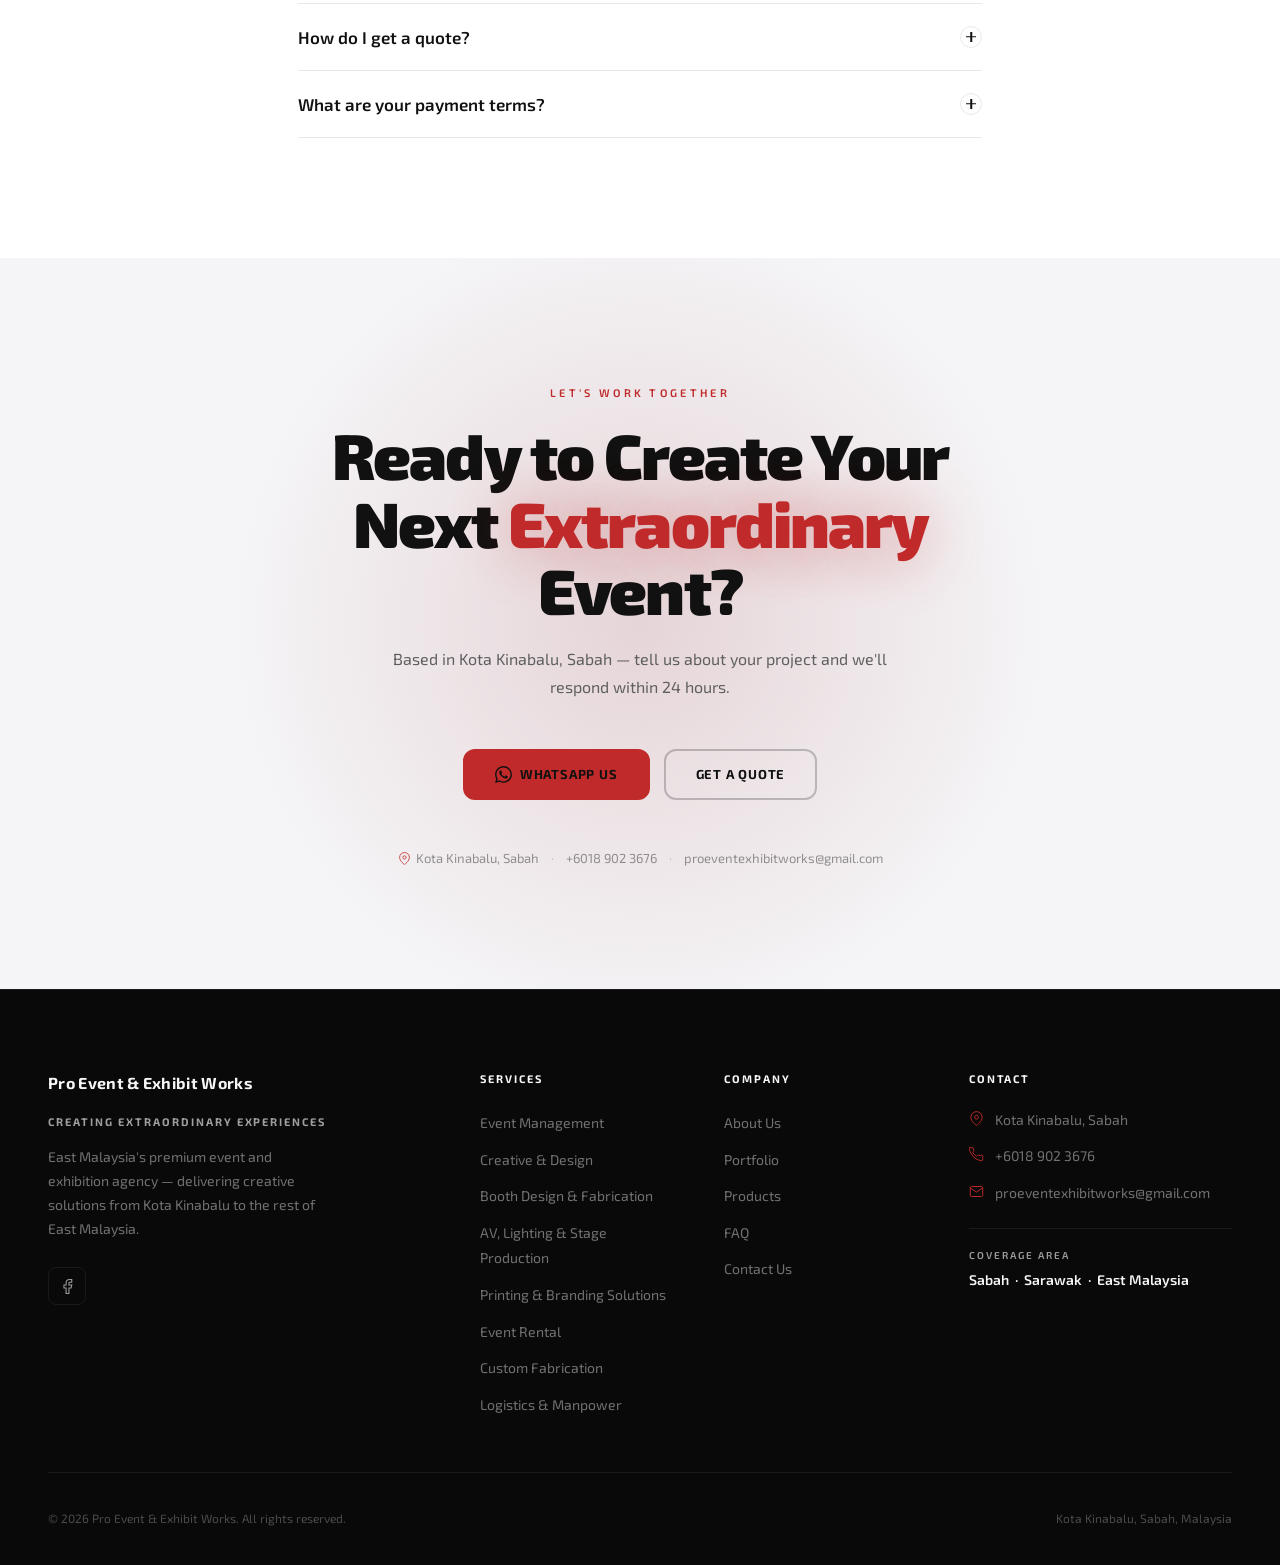
==== commit a5194342: "feat: shift content tone from event management to event production Updated key headings, description" ====
--- a/index.html
+++ b/index.html
@@ -128,7 +128,7 @@
             <div class="hero__content">
                 <div class="hero__badge fade-up">
                     <span class="hero__badge-dot"></span>
-                    East Malaysia's Premium Event &amp; Exhibition Agency
+                    East Malaysia's Event Production &amp; Exhibit Works Specialist
                 </div>
                 <h1 class="hero__title fade-up">
                     Creating
@@ -136,7 +136,7 @@
                     Experiences
                 </h1>
                 <p class="hero__subtitle fade-up">
-                    Based in Kota Kinabalu, Sabah — we design, produce, and deliver premium exhibition booths, corporate events, and brand experiences across East Malaysia.
+                    Based in Kota Kinabalu, Sabah — we build, fabricate, and produce premium exhibition booths, event structures, and brand experiences across East Malaysia.
                 </p>
                 <div class="hero__ctas fade-up">
                     <a href="contact.html" class="btn btn--primary">Get a Quote</a>
@@ -166,7 +166,7 @@
             </div>
             <div class="about__content fade-up">
                 <span class="section-eyebrow">About Us</span>
-                <h2 class="section-title">Your One-Stop Event<br>Solutions Provider</h2>
+                <h2 class="section-title">Built to Produce.<br>Made to Impress.</h2>
                 <p class="about__text"><strong>Pro Event &amp; Exhibit Works</strong> is the parent company of <strong>Pro Event Solutions</strong>, bringing together expertise in event production, exhibition solutions, and custom fabrication under one trusted group.</p>
                 <p class="about__text">As a one-stop event solutions provider, we help businesses, government agencies, organizations, and brands create impactful events through creative design, quality craftsmanship, and professional execution — from concept to completion.</p>
                 <div class="about__stats">
@@ -195,16 +195,16 @@
         <div class="services__container">
             <div class="section-header fade-up">
                 <span class="section-eyebrow">What We Do</span>
-                <h2 class="section-title">Complete Event &amp; Exhibition<br>Solutions</h2>
-                <p class="section-subtitle">From concept to completion — we manage every detail so you can focus on what matters.</p>
+                <h2 class="section-title">Event Production &amp;<br>Exhibit Works</h2>
+                <p class="section-subtitle">From concept to completion — we design, build, and deliver so you can focus on what matters.</p>
             </div>
             <div class="services__grid">
                 <div class="service-card fade-up">
                     <div class="service-card__icon">
                         <svg viewBox="0 0 24 24" fill="none" stroke="currentColor" stroke-width="1.5"><rect x="3" y="3" width="7" height="7"/><rect x="14" y="3" width="7" height="7"/><rect x="3" y="14" width="7" height="7"/><rect x="14" y="14" width="7" height="7"/></svg>
                     </div>
-                    <h3 class="service-card__title">Event Management</h3>
-                    <p class="service-card__desc">Complete planning, coordination, and execution for corporate events, conferences, exhibitions, product launches, roadshows, and brand activations.</p>
+                    <h3 class="service-card__title">Event Production</h3>
+                    <p class="service-card__desc">Full-scale production and on-ground execution for corporate events, conferences, exhibitions, product launches, roadshows, and brand activations.</p>
                     <a href="contact.html" class="service-card__link">Enquire Now &rarr;</a>
                 </div>
                 <div class="service-card fade-up">
@@ -353,7 +353,7 @@
                         <svg viewBox="0 0 24 24" fill="none" stroke="currentColor" stroke-width="1.5"><polygon points="12 2 15.09 8.26 22 9.27 17 14.14 18.18 21.02 12 17.77 5.82 21.02 7 14.14 2 9.27 8.91 8.26 12 2"/></svg>
                     </div>
                     <h3 class="process-card__title">Event Day</h3>
-                    <p class="process-card__desc">On the day, our team is on-site to manage operations, troubleshoot, and ensure a flawless experience from start to finish.</p>
+                    <p class="process-card__desc">On the day, our production crew is on-site to run operations, troubleshoot, and ensure a flawless experience from start to finish.</p>
                 </div>
             </div>
         </div>
@@ -364,7 +364,7 @@
         <div class="why-us__container">
             <div class="why-us__header fade-up">
                 <span class="section-eyebrow">Why Choose Us</span>
-                <h2 class="section-title">The Pro Event Difference</h2>
+                <h2 class="section-title">The Pro Event &amp; Exhibit Works Difference</h2>
             </div>
             <div class="why-us__grid">
                 <div class="why-card fade-up">
@@ -393,7 +393,7 @@
                         <svg viewBox="0 0 24 24" fill="none" stroke="currentColor" stroke-width="1.5"><path d="M17 21v-2a4 4 0 00-4-4H5a4 4 0 00-4 4v2"/><circle cx="9" cy="7" r="4"/><path d="M23 21v-2a4 4 0 00-3-3.87M16 3.13a4 4 0 010 7.75"/></svg>
                     </div>
                     <h3 class="why-card__title">Professional Team</h3>
-                    <p class="why-card__desc">A dedicated team of experienced designers, project managers, and event specialists who genuinely care about your success.</p>
+                    <p class="why-card__desc">A dedicated team of experienced designers, fabricators, and production specialists who genuinely care about your success.</p>
                 </div>
                 <div class="why-card fade-up">
                     <div class="why-card__icon">
@@ -406,7 +406,7 @@
                     <div class="why-card__icon">
                         <svg viewBox="0 0 24 24" fill="none" stroke="currentColor" stroke-width="1.5"><rect x="2" y="3" width="20" height="14" rx="2"/><line x1="8" y1="21" x2="16" y2="21"/><line x1="12" y1="17" x2="12" y2="21"/></svg>
                     </div>
-                    <h3 class="why-card__title">End-to-End Management</h3>
+                    <h3 class="why-card__title">End-to-End Production</h3>
                     <p class="why-card__desc">From the first consultation to post-event dismantling — we handle every detail so you can focus on your business.</p>
                 </div>
             </div>
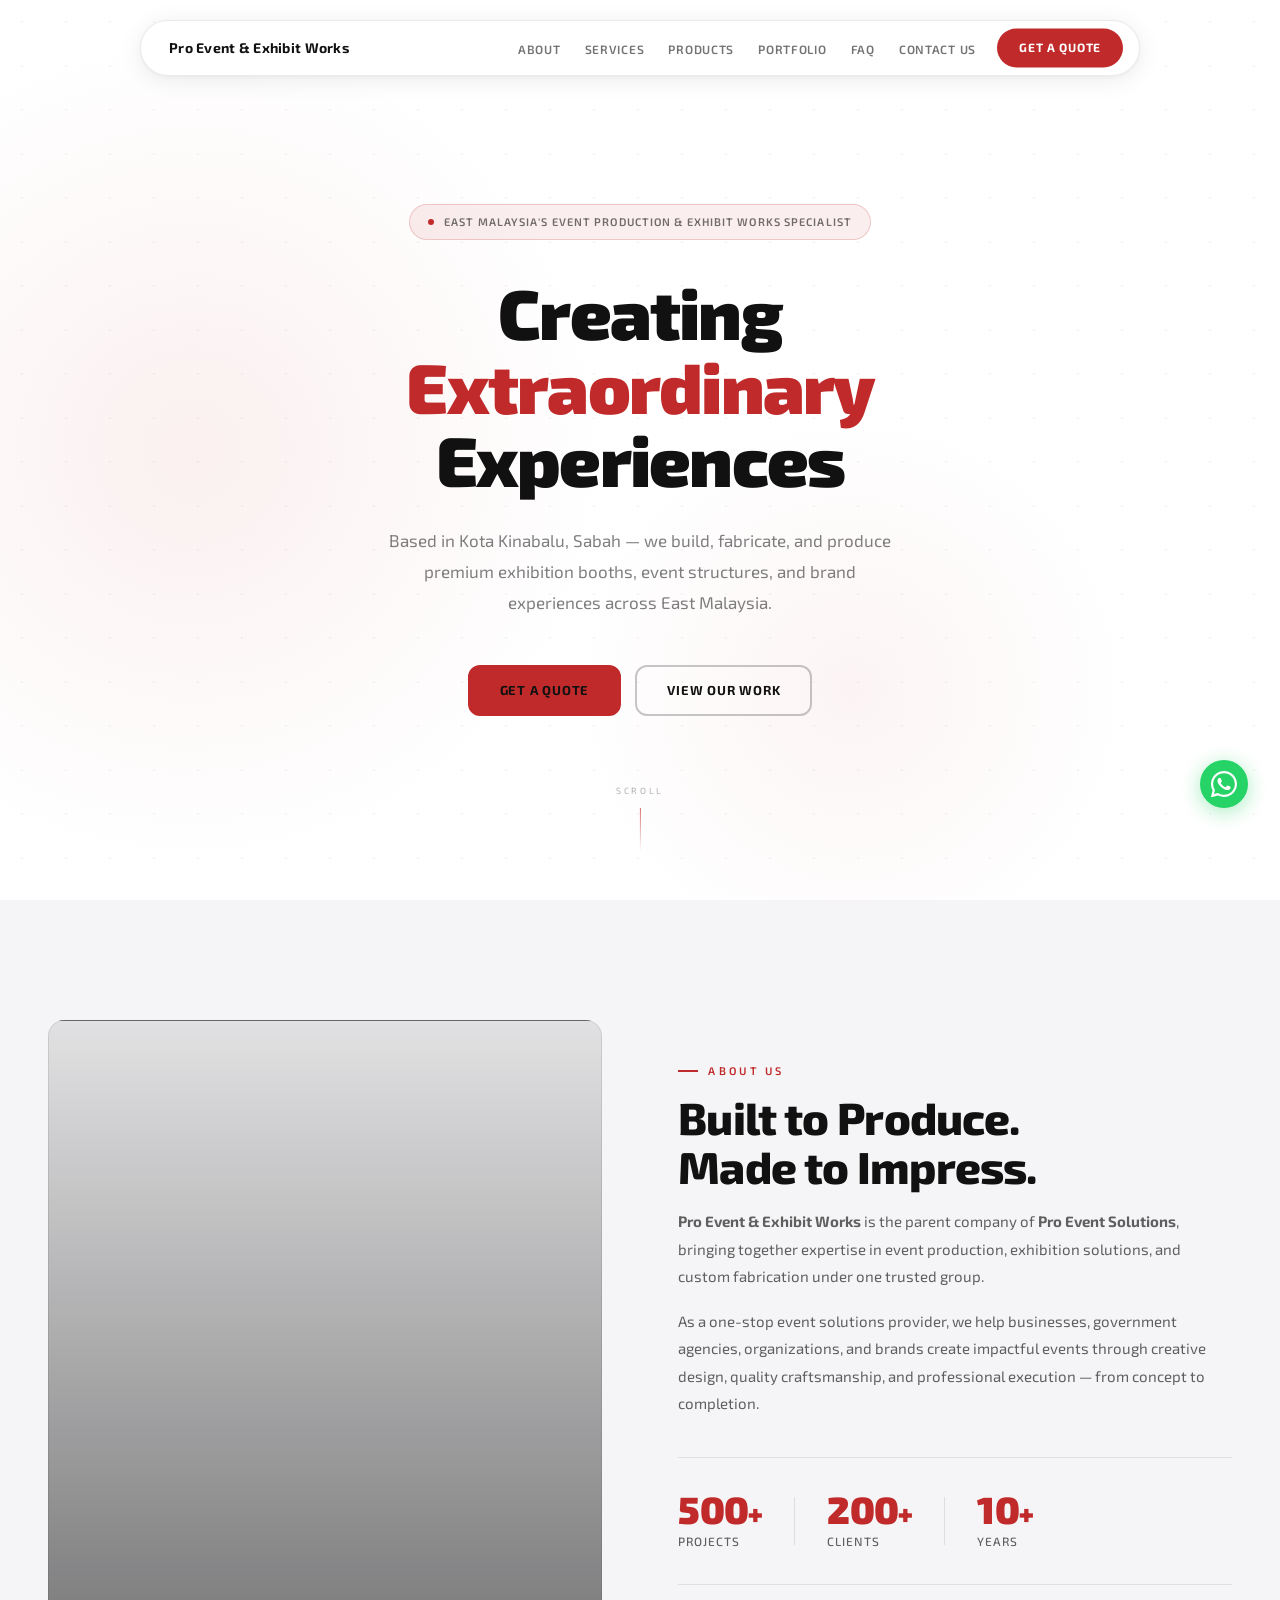
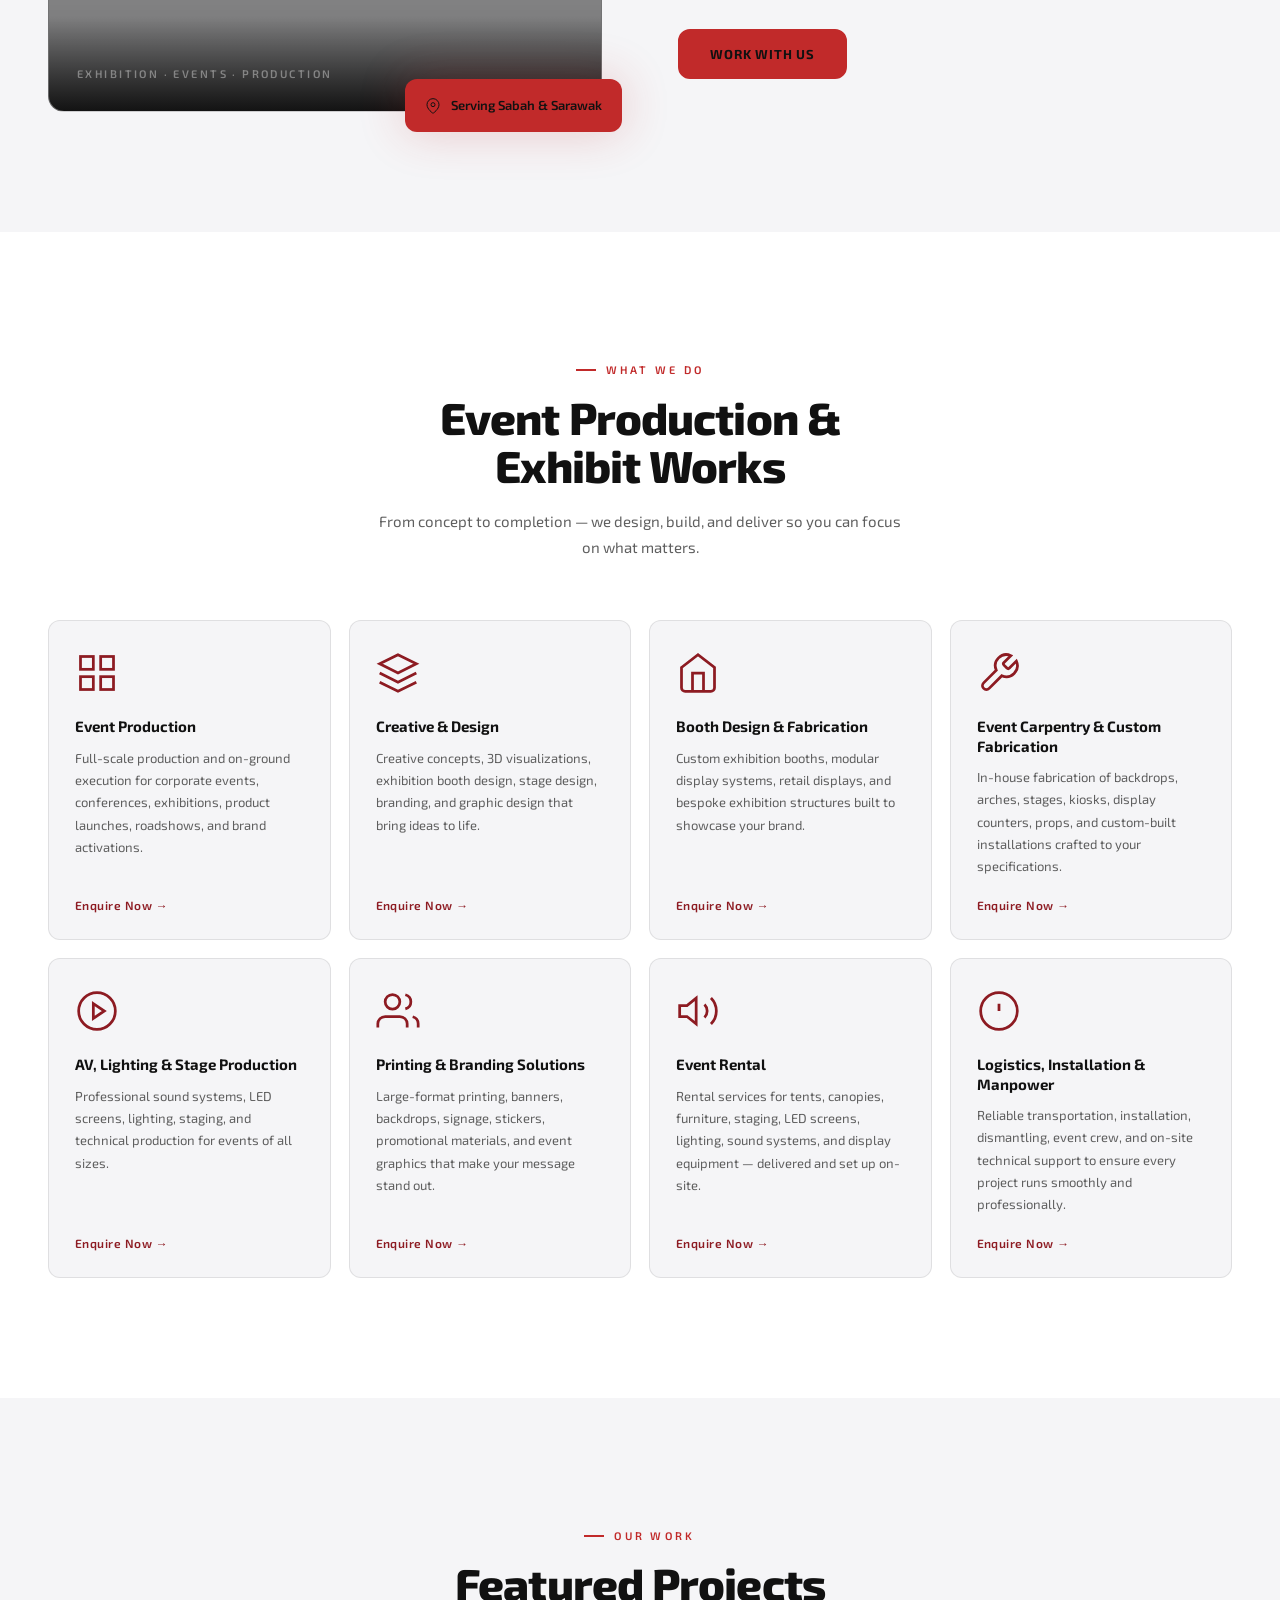
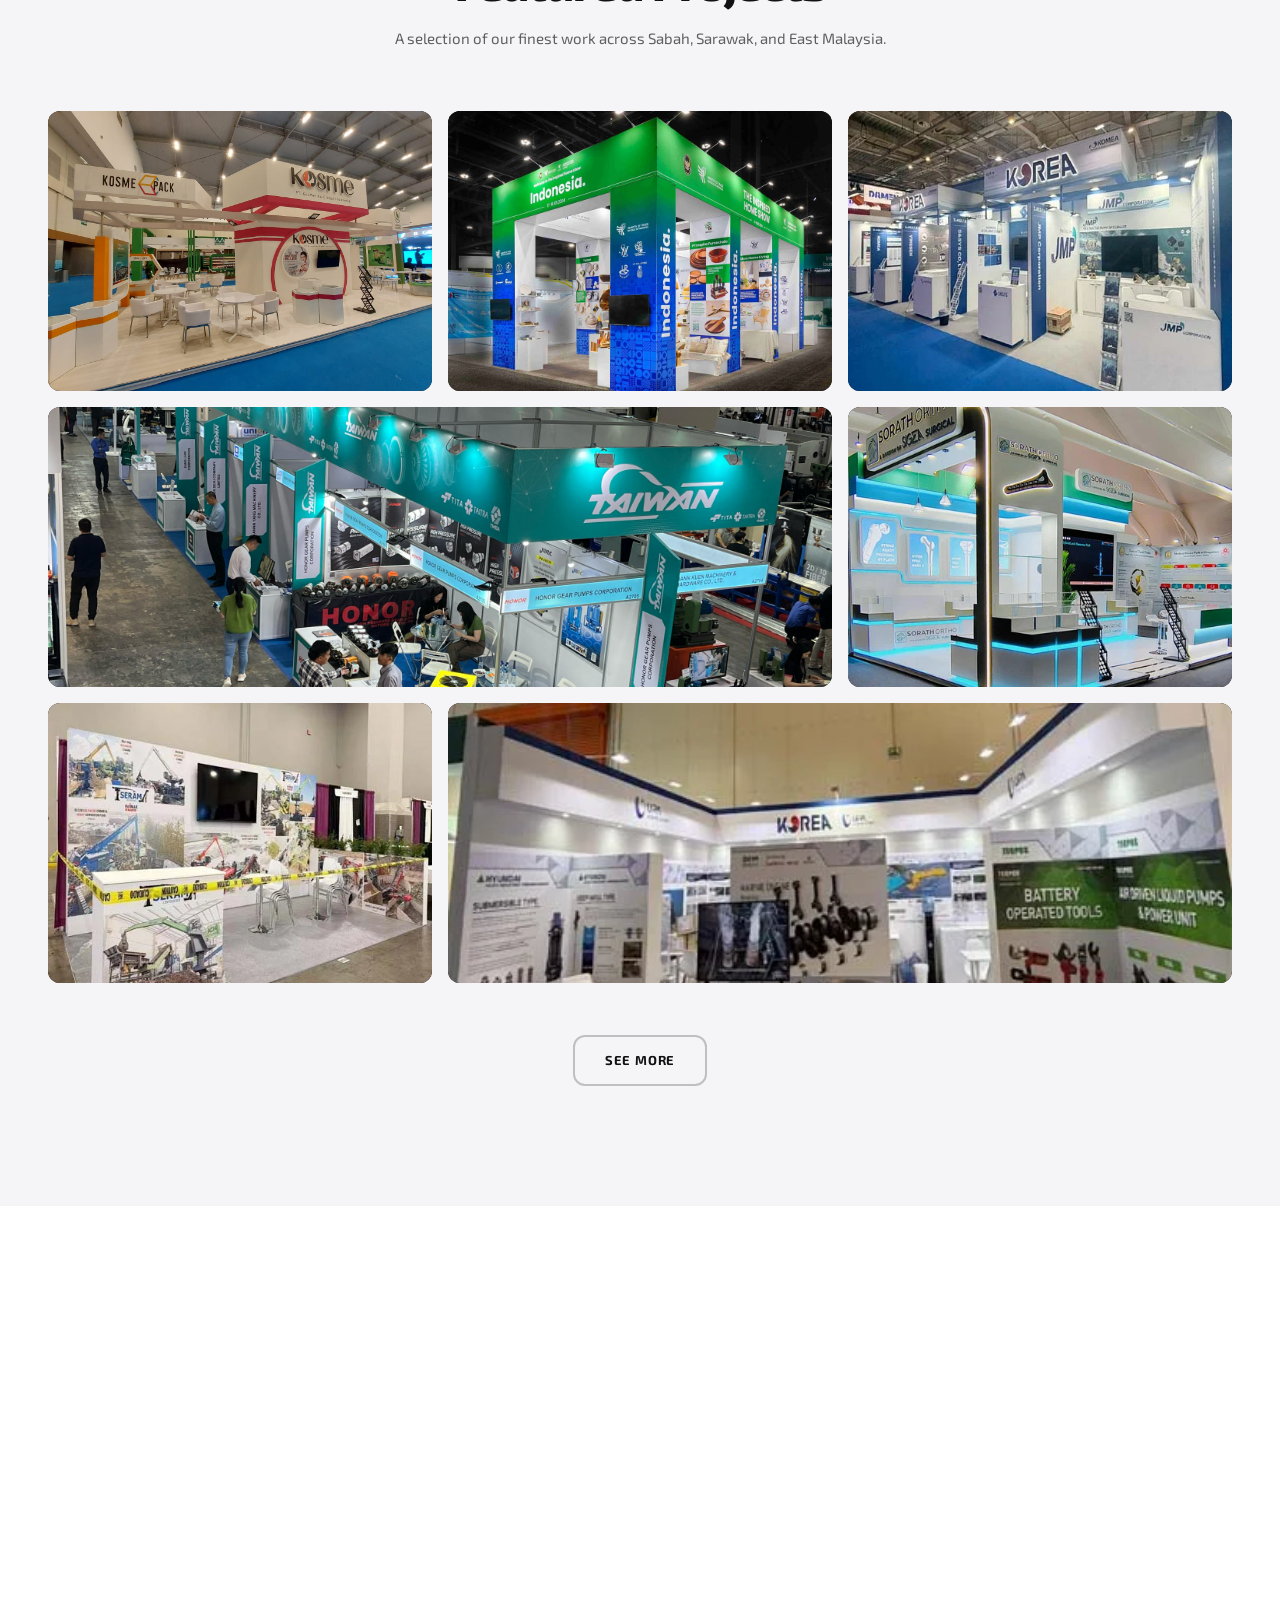
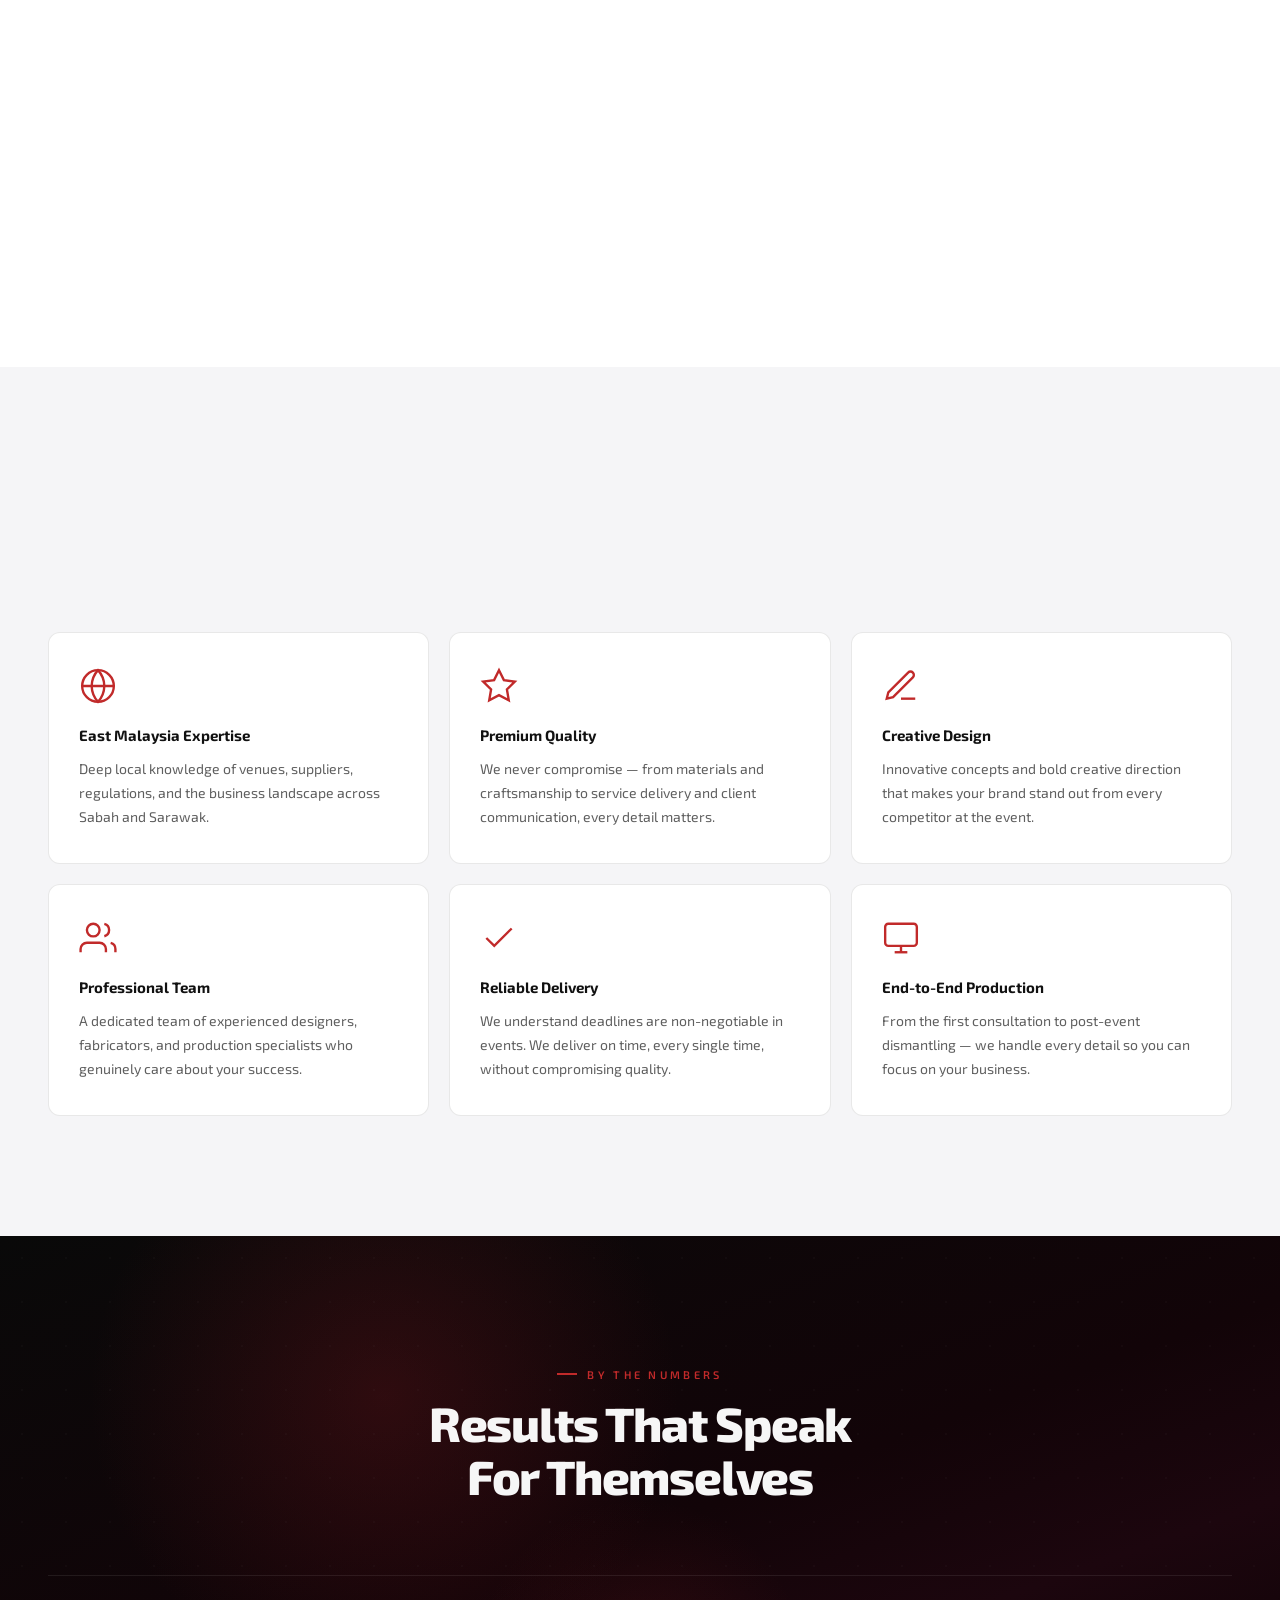
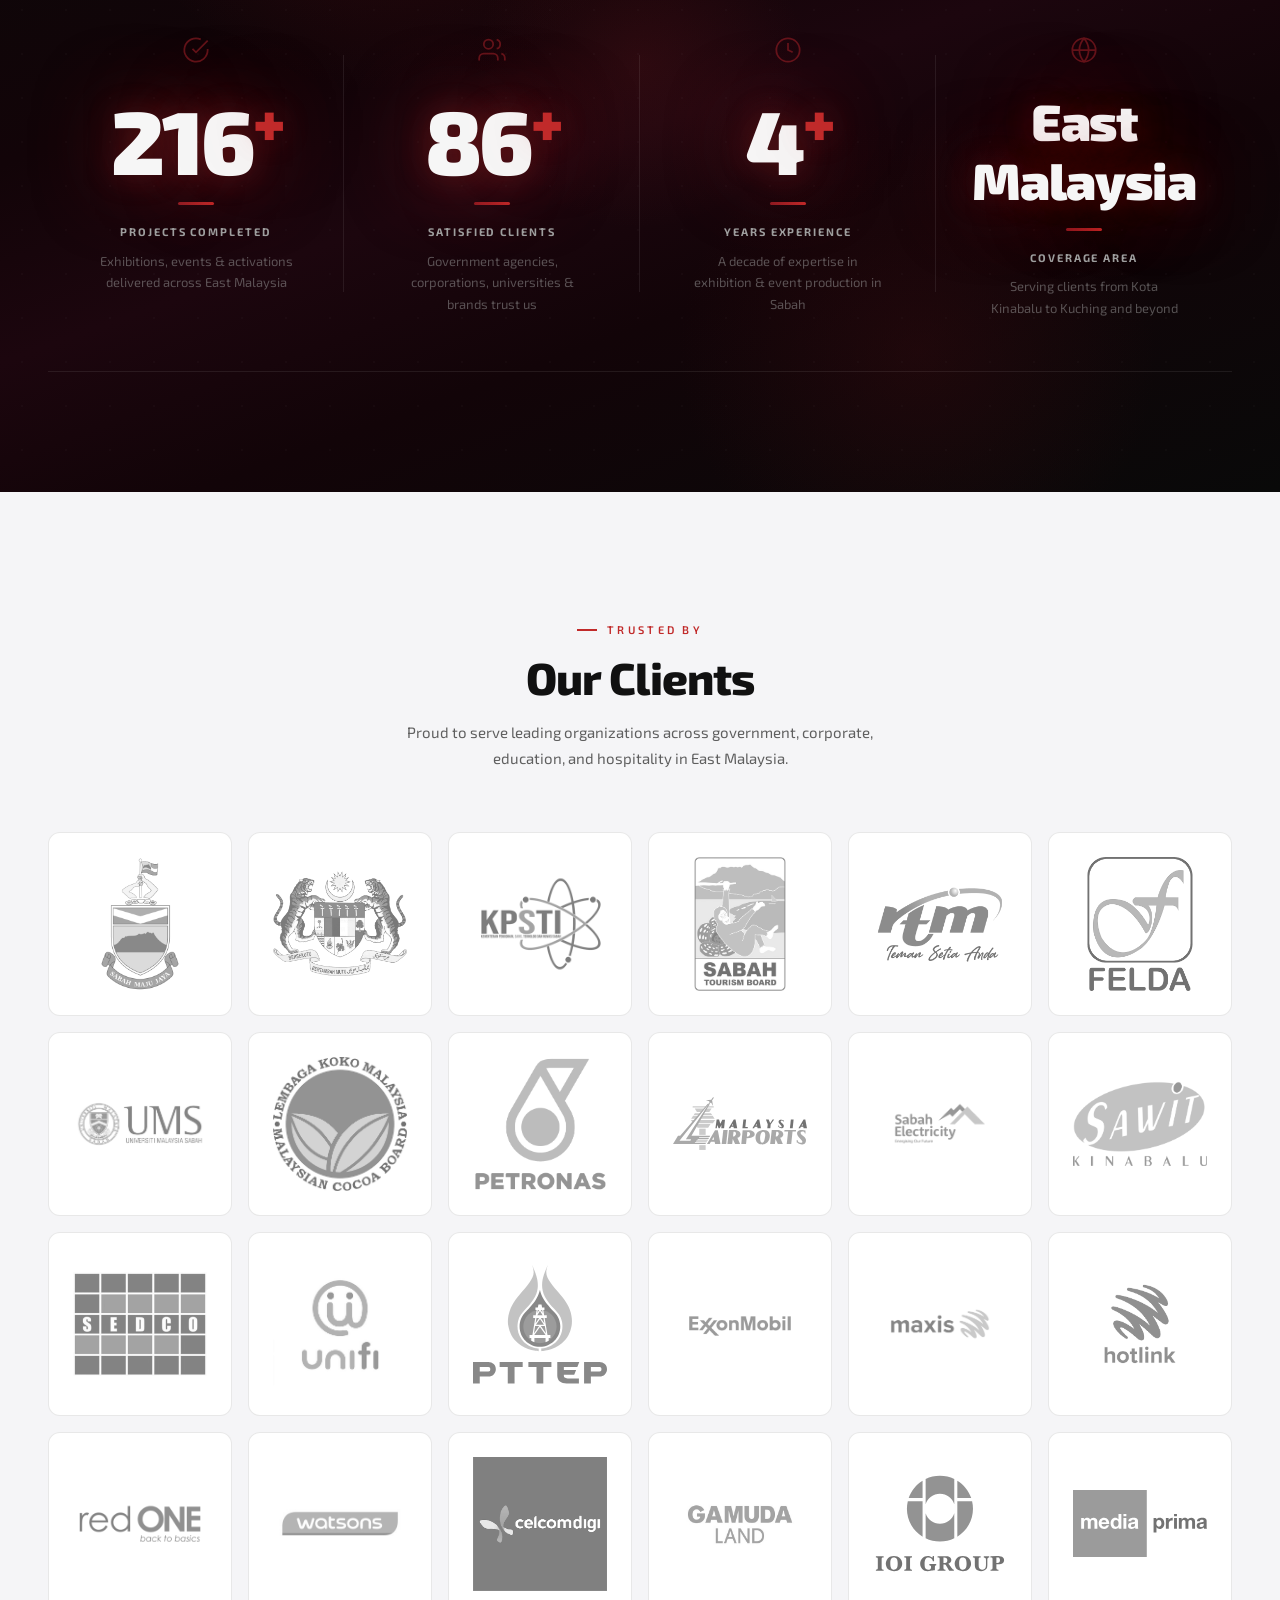
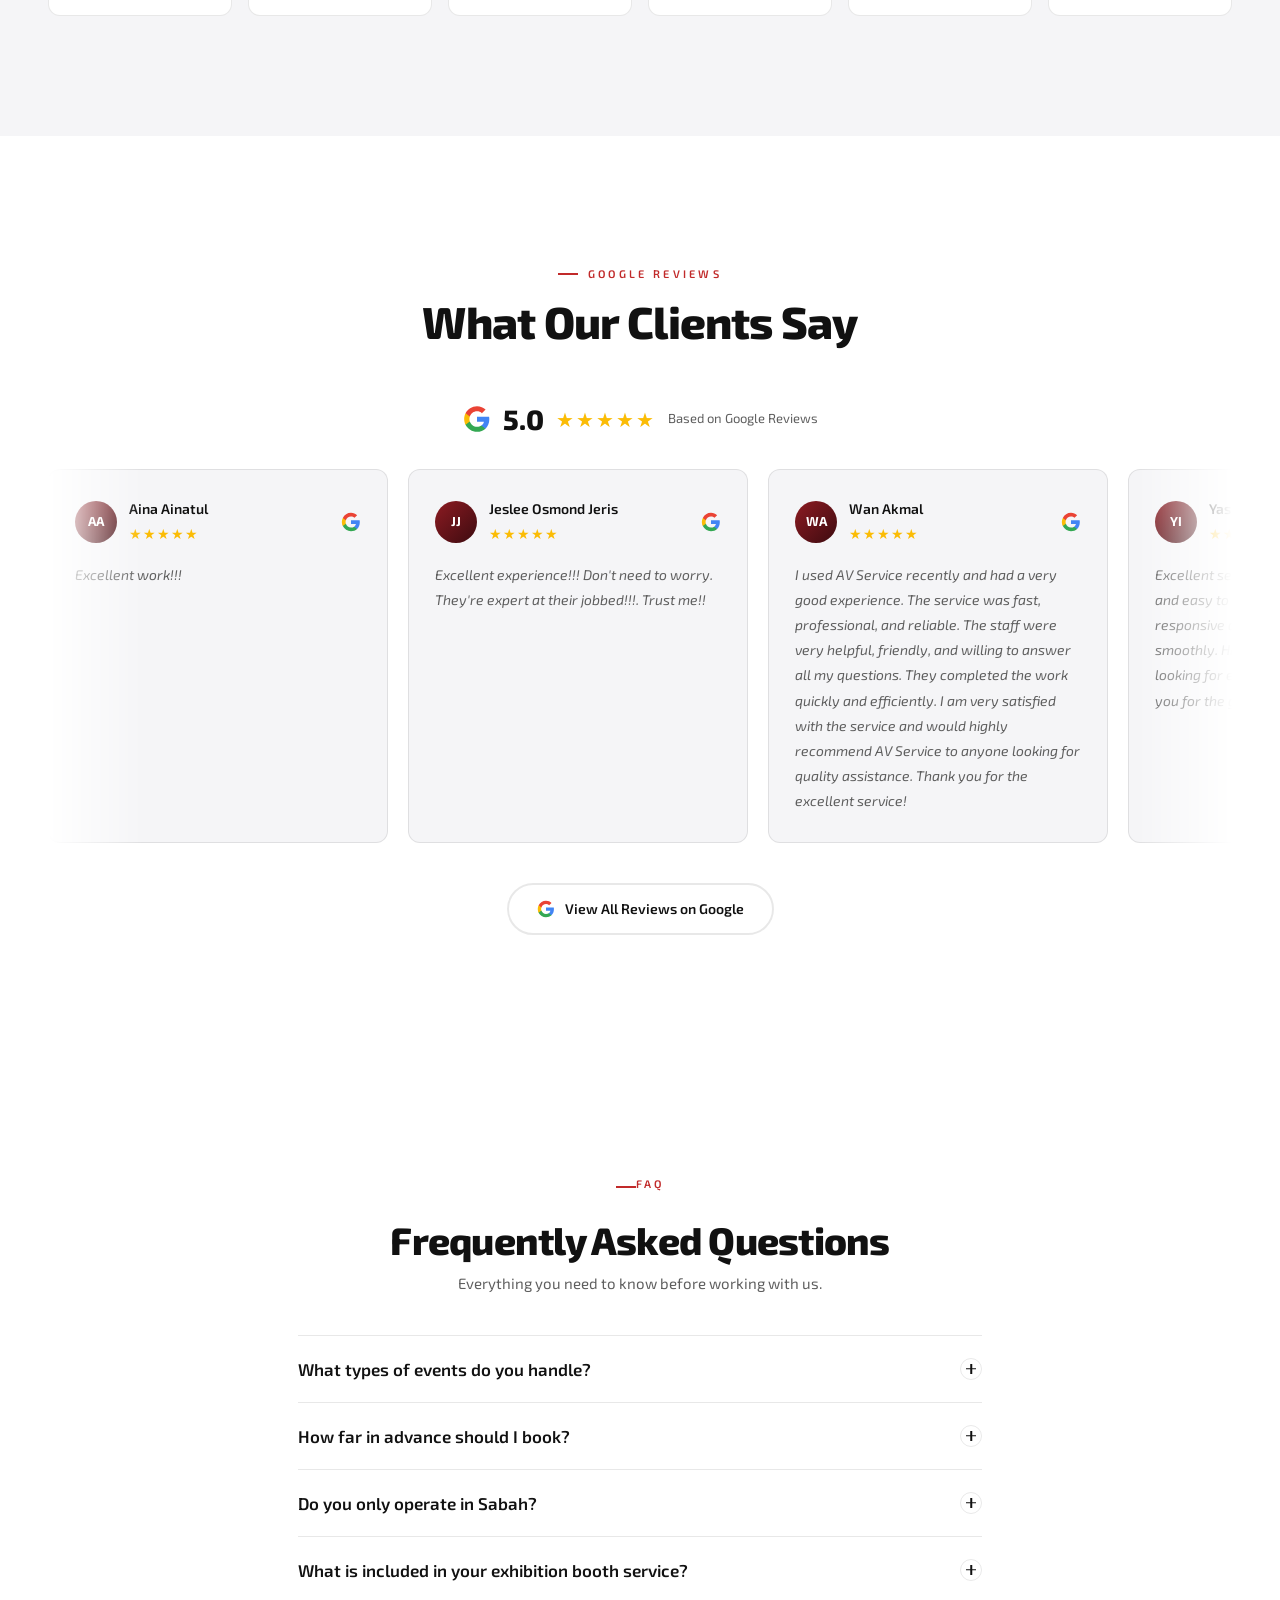
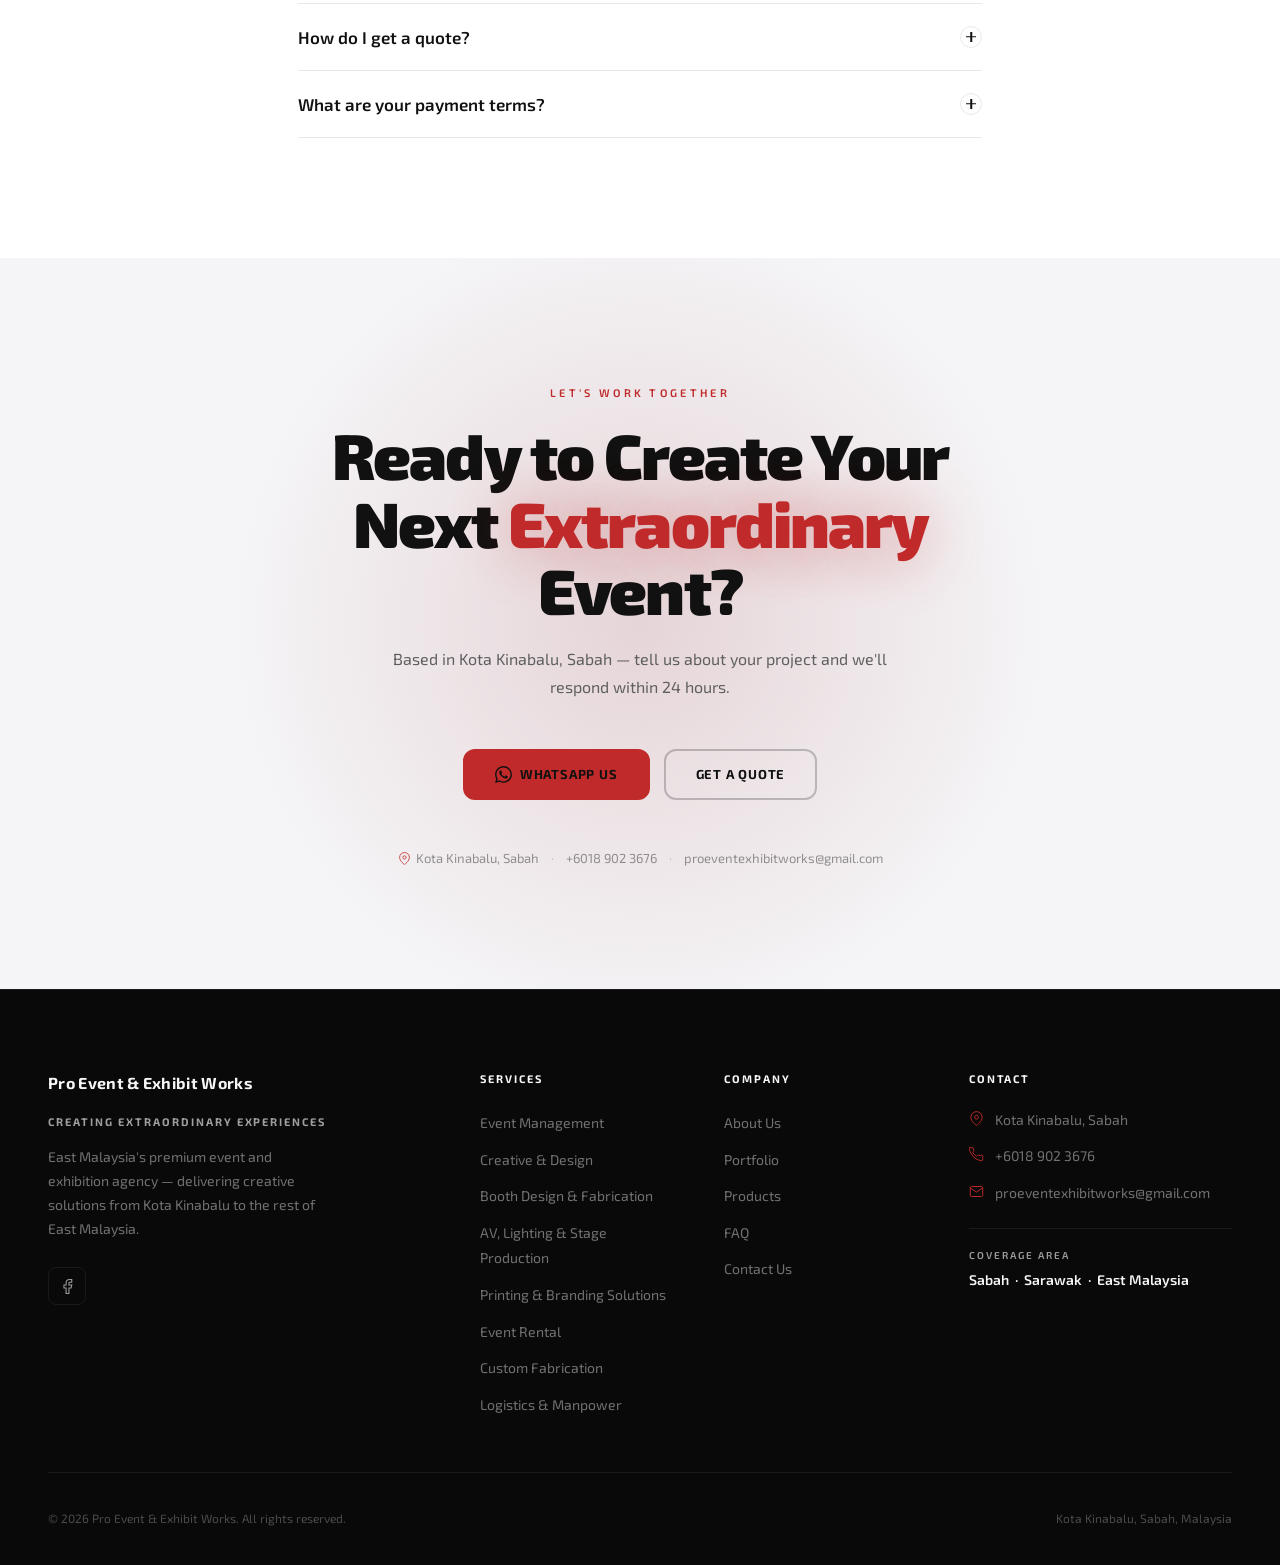
==== commit b8f15863: "feat: update meta descriptions to event production tone across all pages" ====
--- a/index.html
+++ b/index.html
@@ -3,7 +3,7 @@
 <head>
     <meta charset="UTF-8">
     <meta name="viewport" content="width=device-width, initial-scale=1.0">
-    <meta name="description" content="Pro Event & Exhibit Works — Premium event and exhibition agency in Kota Kinabalu, Sabah. Exhibition booth design, corporate events, trade shows, conferences, and more across East Malaysia.">
+    <meta name="description" content="Pro Event & Exhibit Works — East Malaysia's event production and exhibit works specialist based in Kota Kinabalu, Sabah. We design, fabricate, and build exhibition booths, event structures, and brand experiences across East Malaysia.">
     <meta name="keywords" content="Event Agency Kota Kinabalu, Exhibition Agency Sabah, Exhibition Booth Design Sabah, Corporate Event Sabah, Trade Show Sabah, Event Management Kota Kinabalu, Event Planner Sabah, Exhibition Contractor Malaysia, Booth Fabrication Sabah, Event Production Sabah">
     <meta name="author" content="Pro Event & Exhibit Works">
     <meta name="robots" content="index, follow">
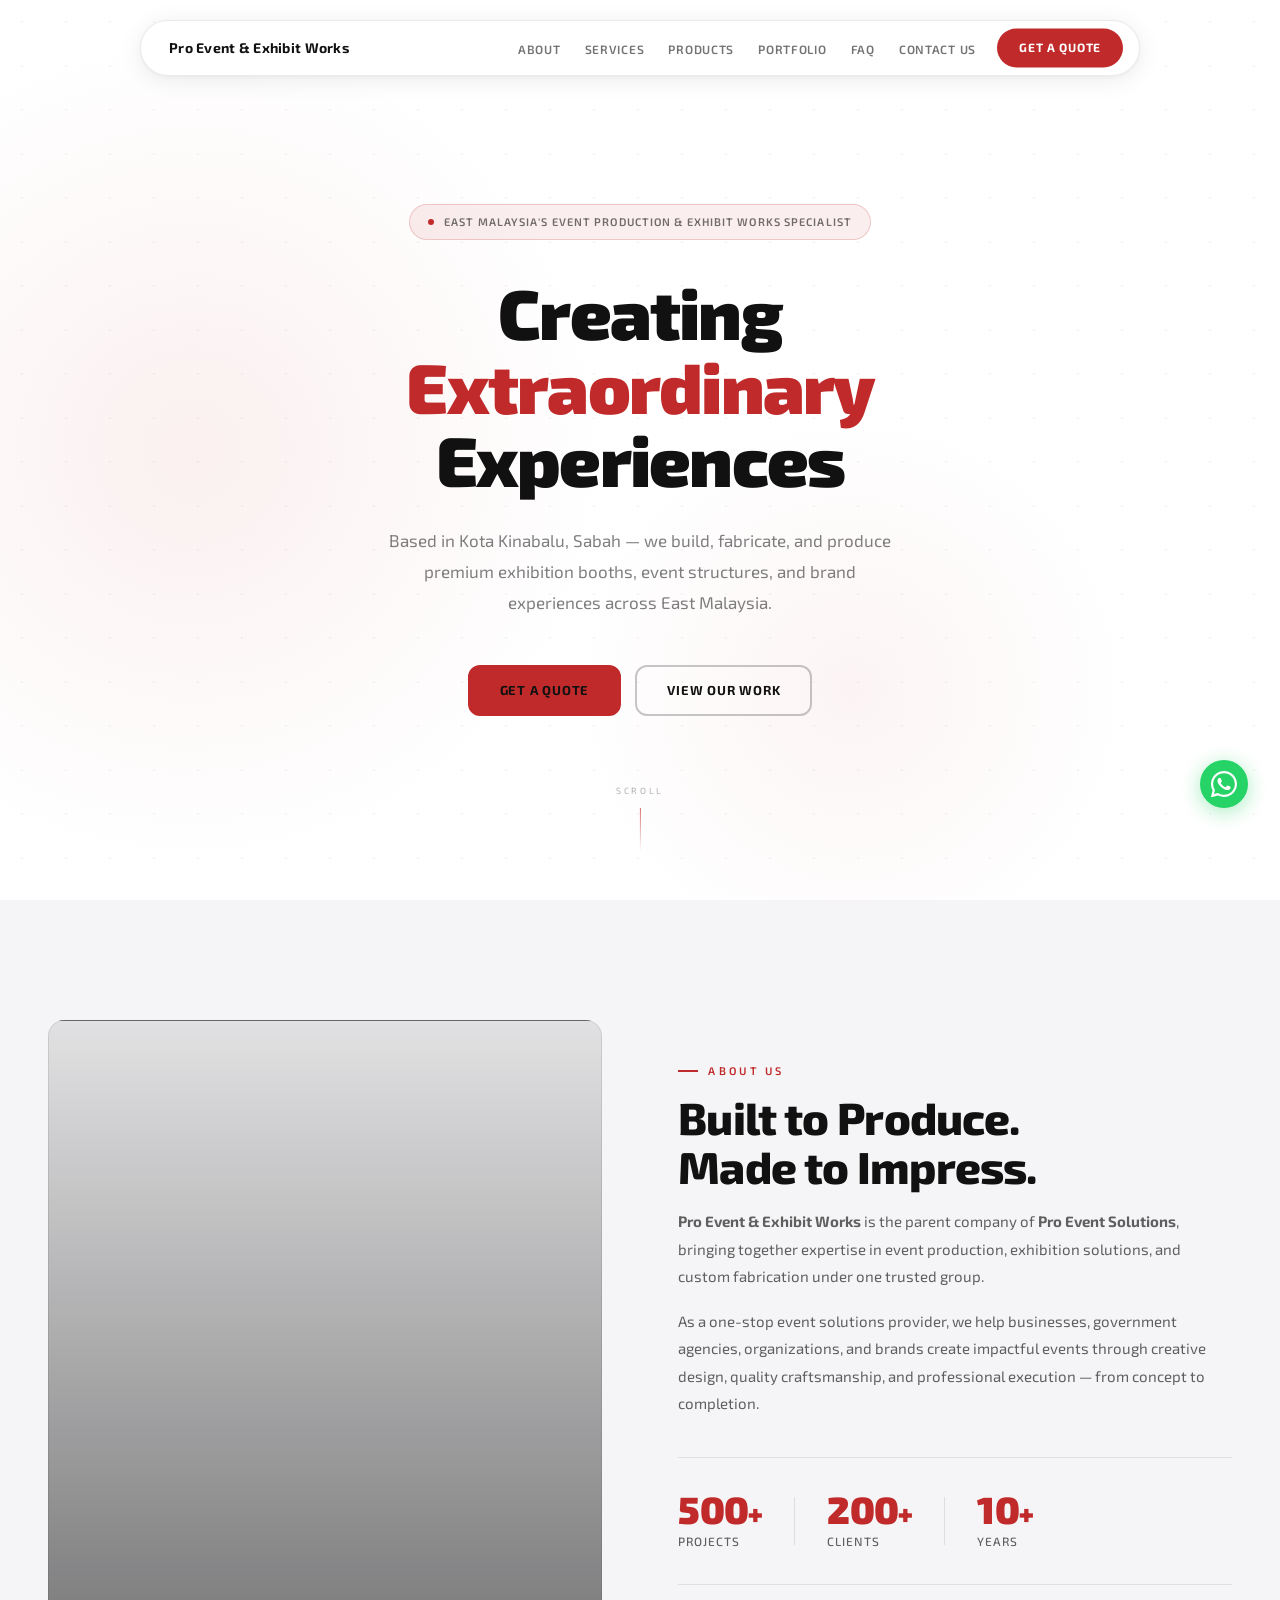
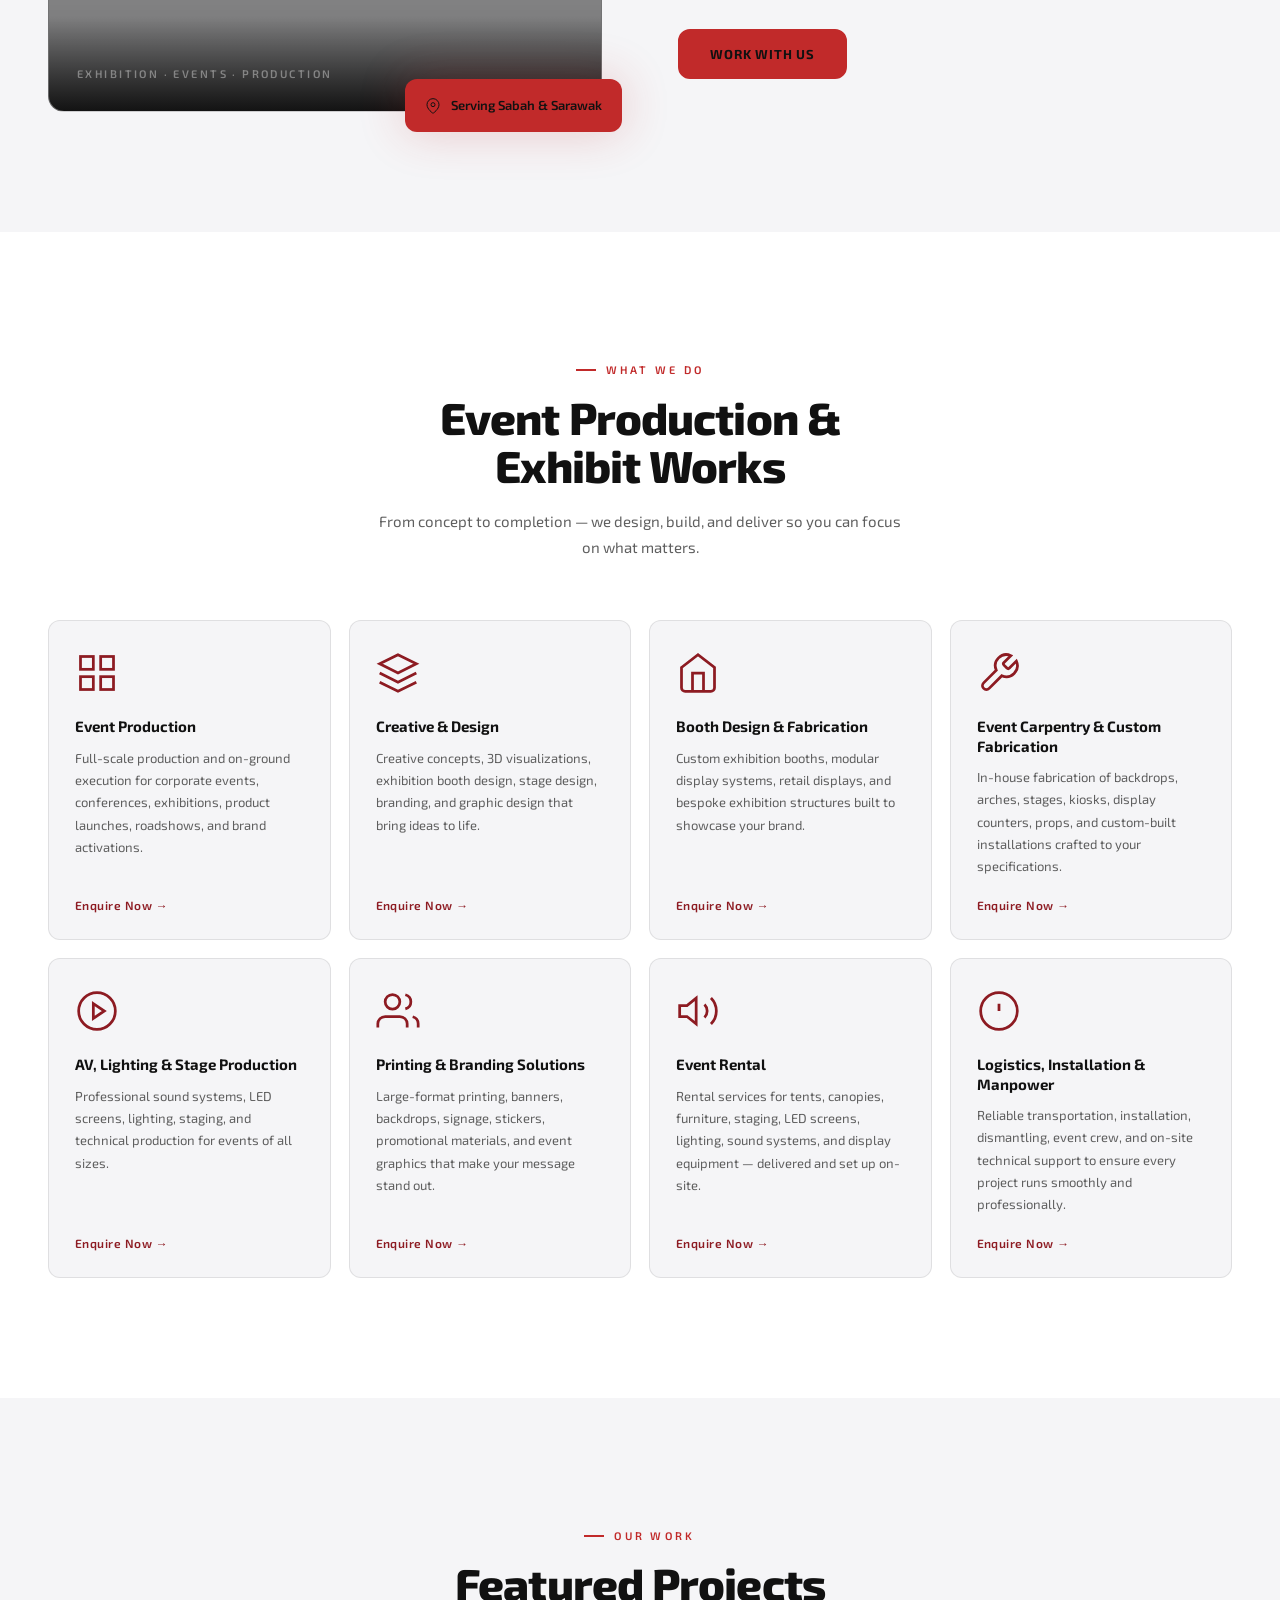
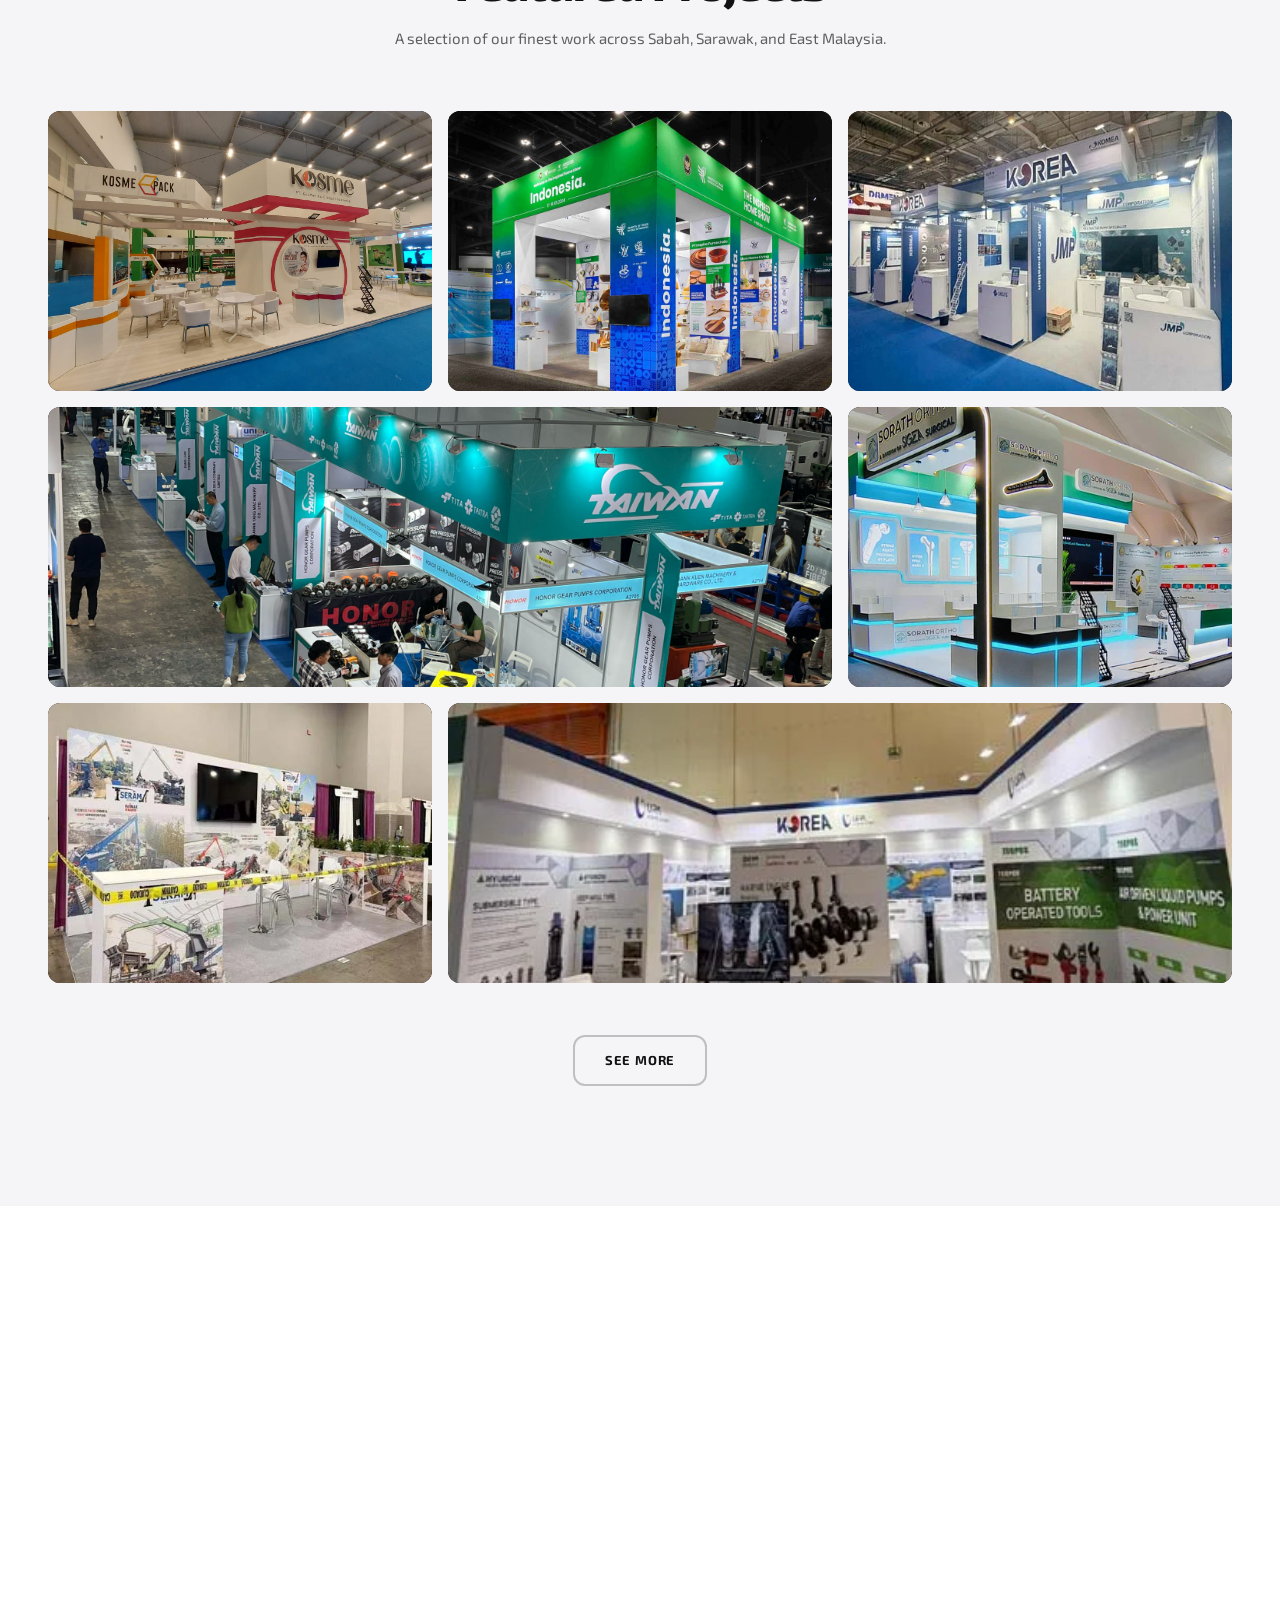
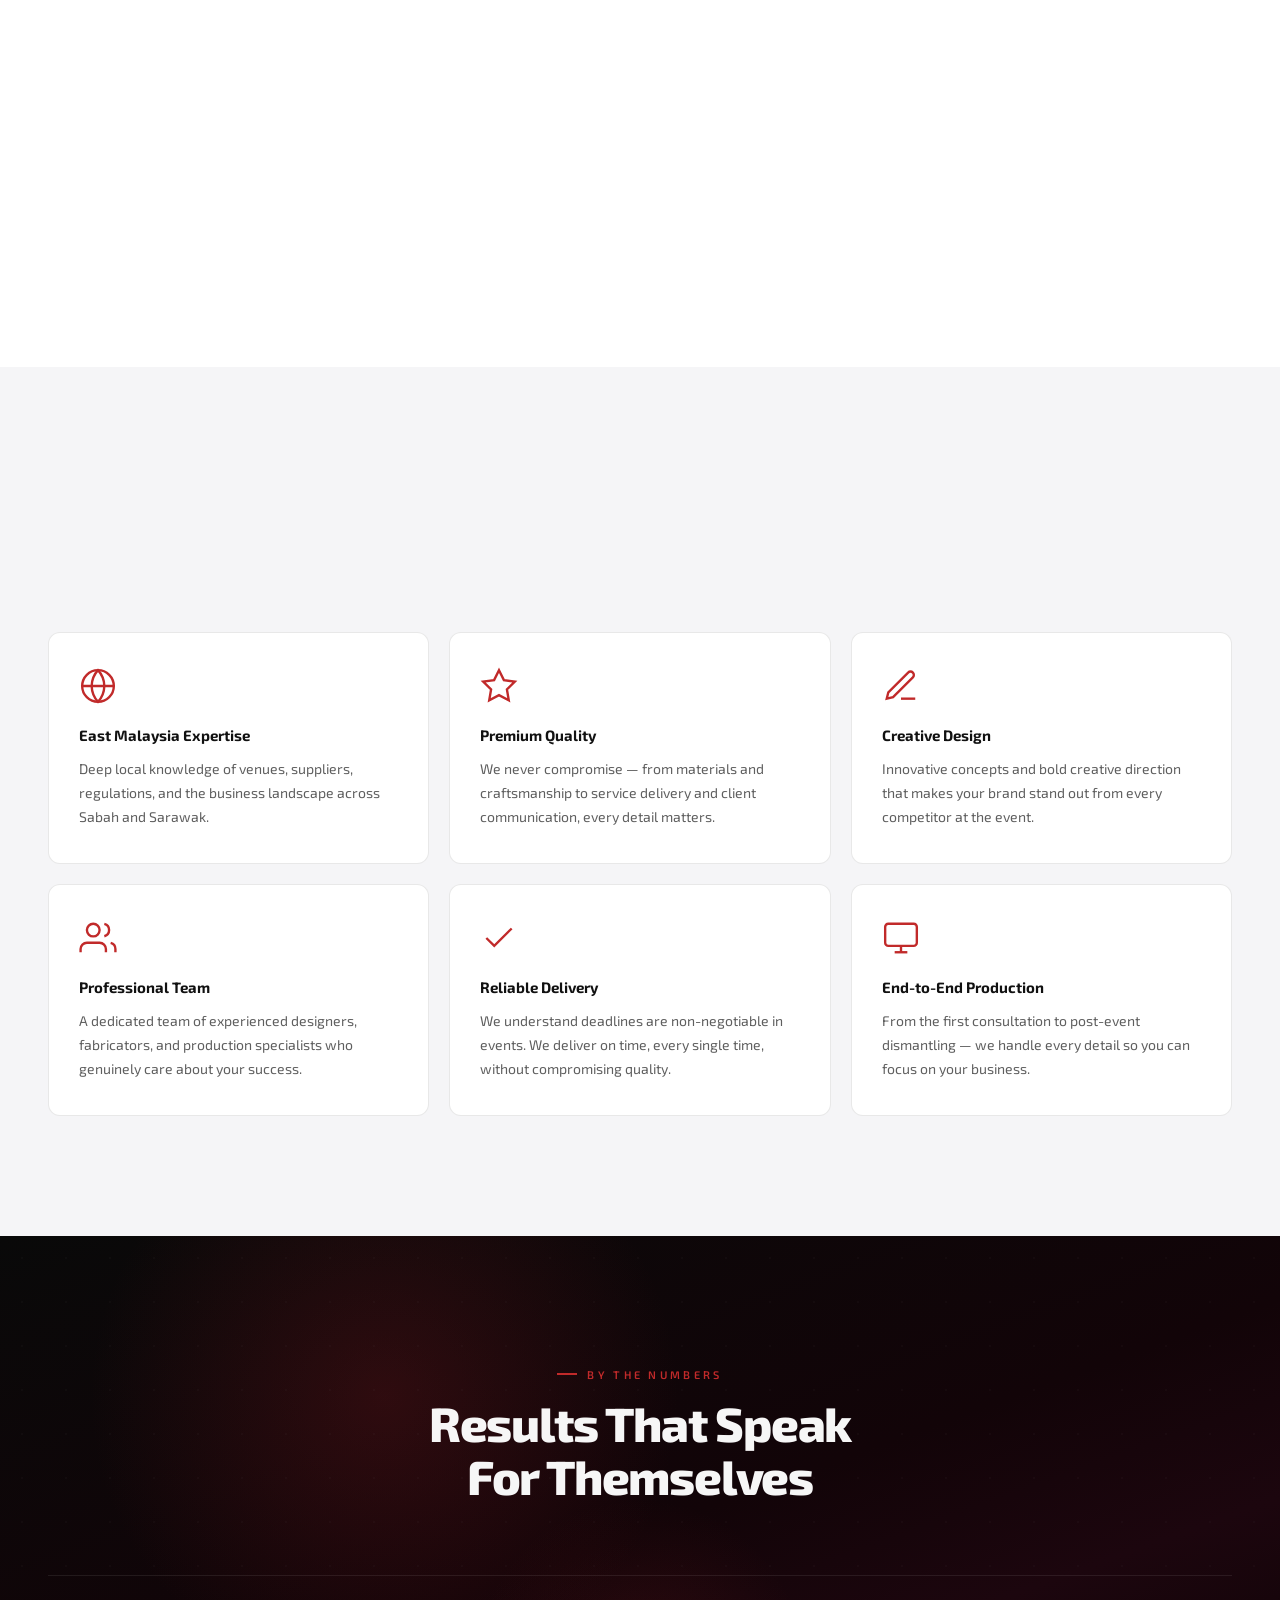
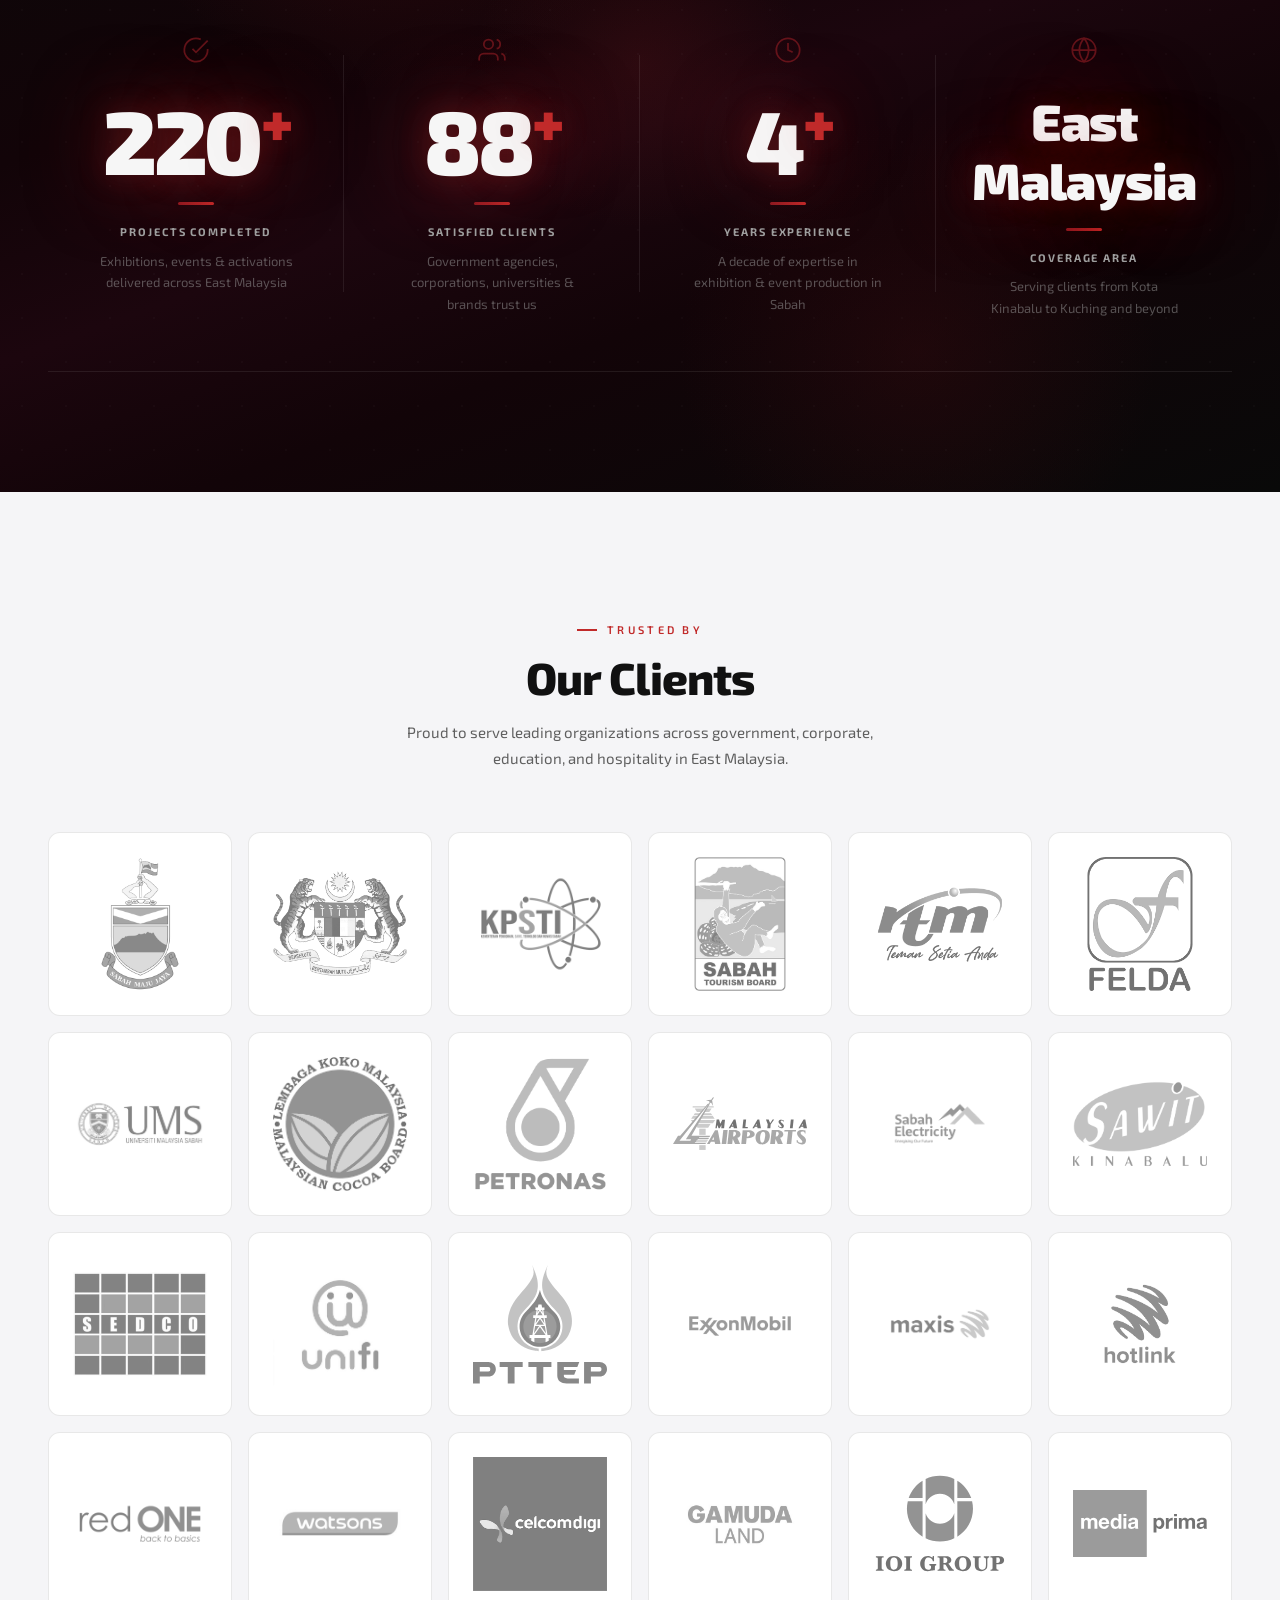
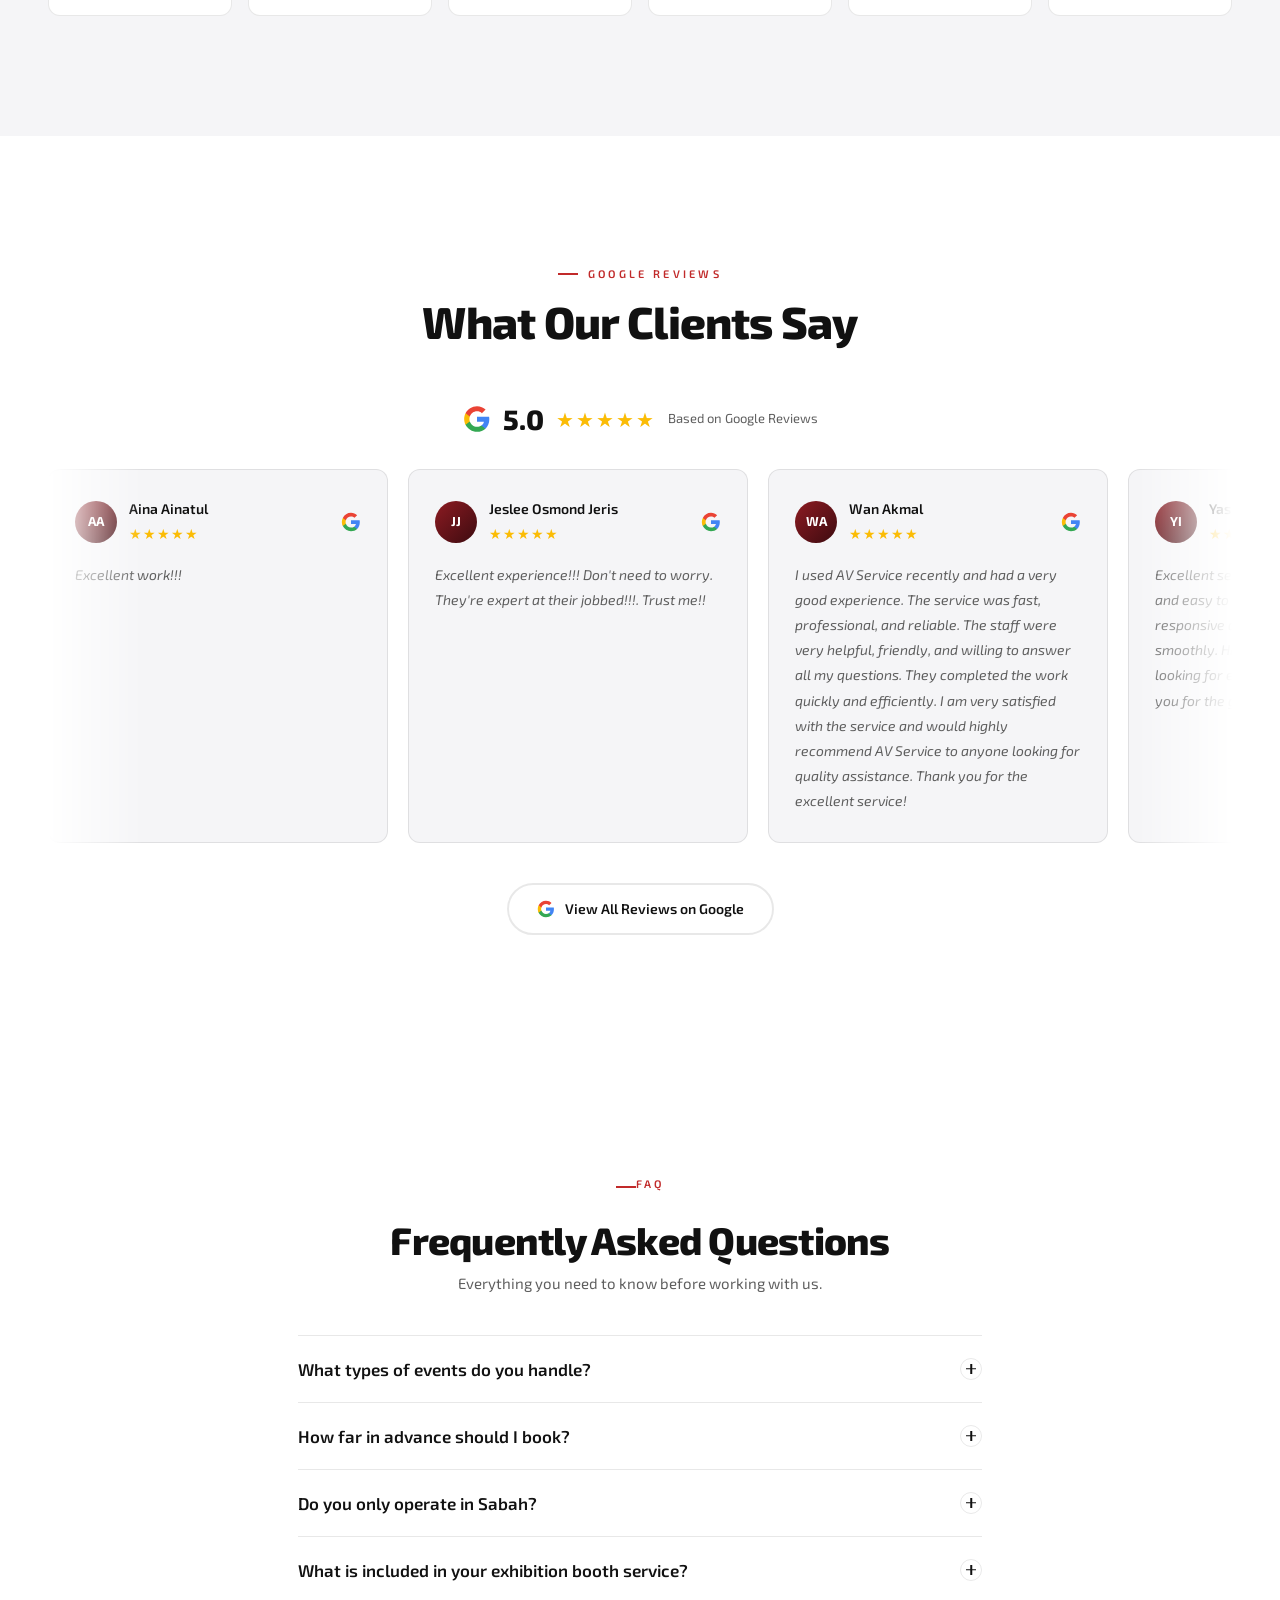
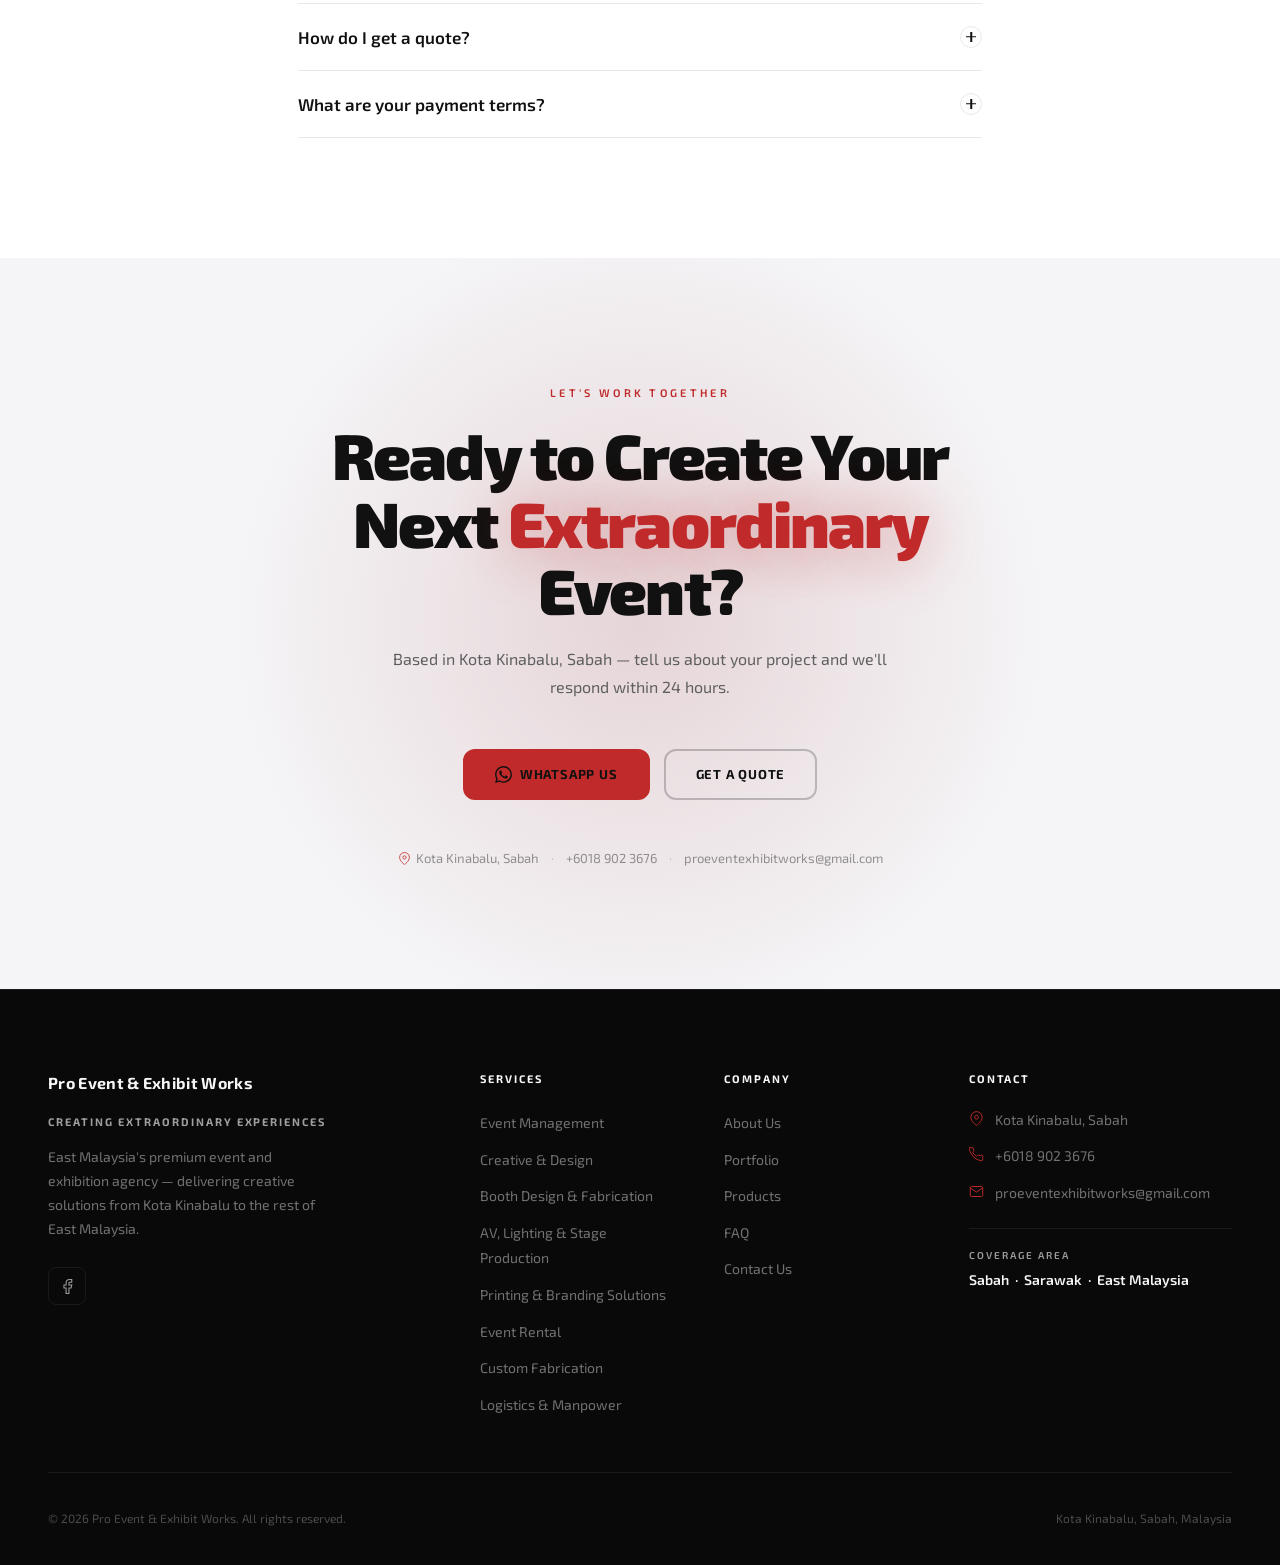
==== commit 0515a8de: "feat: update og:title and og:description to event production tone" ====
--- a/index.html
+++ b/index.html
@@ -13,8 +13,8 @@
     <meta property="og:type" content="website">
     <meta property="og:site_name" content="Pro Event & Exhibit Works">
     <meta property="og:url" content="https://proeventexhibition.my/">
-    <meta property="og:title" content="Pro Event & Exhibit Works | Creating Extraordinary Experiences">
-    <meta property="og:description" content="East Malaysia's premium event and exhibition agency. Exhibition booth design, corporate events, trade shows, and more.">
+    <meta property="og:title" content="Pro Event & Exhibit Works | Event Production &amp; Exhibit Specialist">
+    <meta property="og:description" content="East Malaysia's event production and exhibit works specialist. We design, fabricate, and build exhibition booths, event structures, and brand experiences across East Malaysia.">
     <meta property="og:image" content="https://proeventexhibition.my/logo/LOGO COMPANY.png">
 
     <!-- Twitter Card -->
